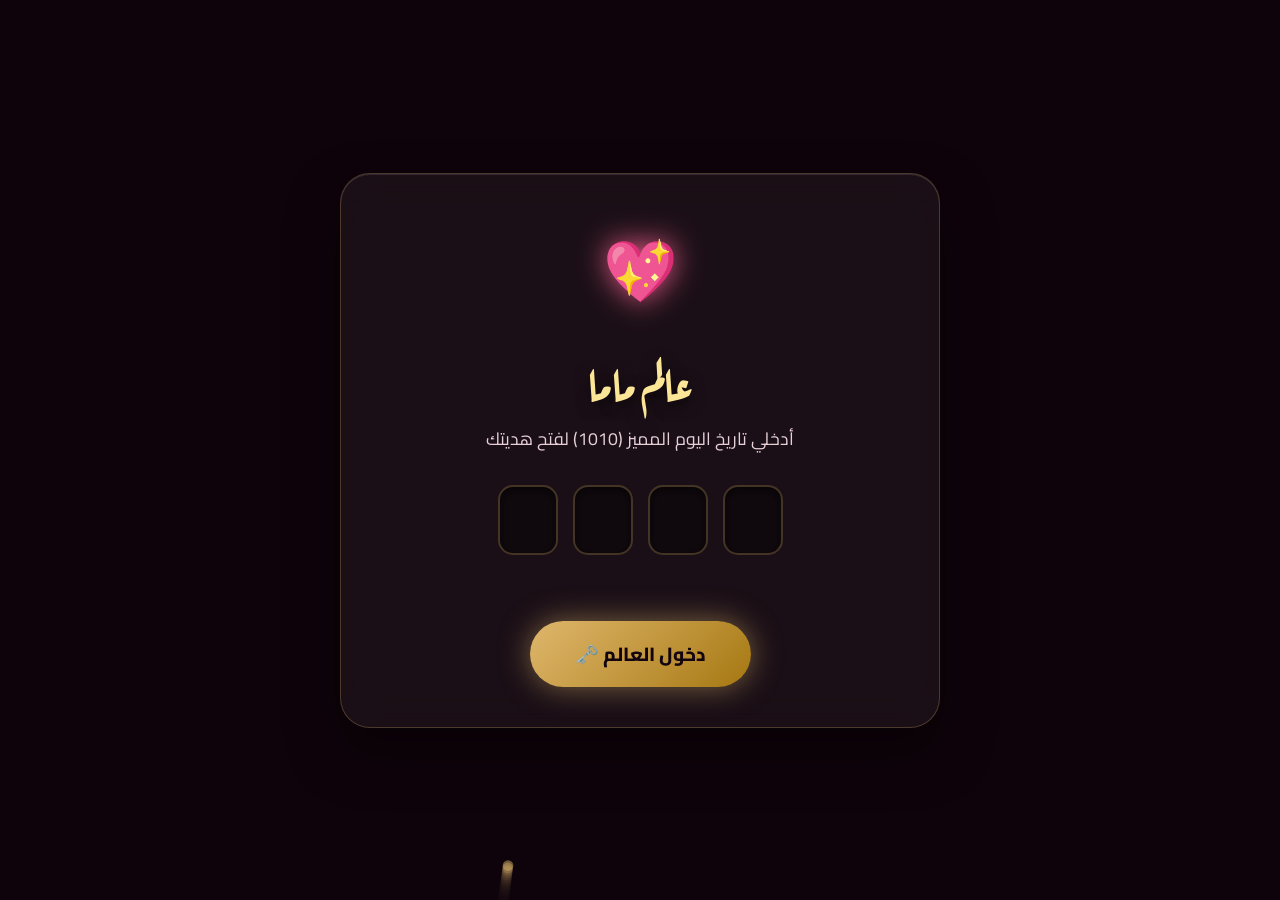
==== index.html @ b9aacd71 "Add initial HTML structure and styles" ====
<!DOCTYPE html>
<html lang="ar" dir="rtl">
<head>
    <meta charset="UTF-8">
    <meta name="viewport" content="width=device-width, initial-scale=1.0, maximum-scale=1.0, user-scalable=no">
    <meta name="theme-color" content="#1a0b16">
    <title>عالم ماما - هدية 10/10</title>
    <style>
        @import url('https://fonts.googleapis.com/css2?family=Cairo:wght@400;600;800&family=Aref+Ruqaa:wght@400;700&family=Amiri:ital,wght@0,400;0,700;1,400&display=swap');

        :root {
            --bg-deep: #12050f;
            --bg-mid: #330c24;
            --gold: #dfb76c;
            --gold-light: #fbe698;
            --rose: #e65c87;
            --rose-light: #ff8fab;
            --white-glass: rgba(255, 255, 255, 0.05);
            --border-glass: rgba(223, 183, 108, 0.25);
            --text-main: #fdf0f5;
            --shadow-glow: 0 0 30px rgba(223, 183, 108, 0.5);
        }

        * { margin: 0; padding: 0; box-sizing: border-box; -webkit-tap-highlight-color: transparent; }
        
        body, html {
            width: 100%; height: 100%;
            background: radial-gradient(circle at center, var(--bg-mid) 0%, var(--bg-deep) 100%);
            font-family: 'Cairo', sans-serif; color: var(--text-main);
            overflow: hidden; 
        }

        /* =========================================
           مشغل الموسيقى (الأسطوانة الدوارة)
        ========================================= */
        .music-player-widget {
            position: fixed; top: 20px; left: 20px; z-index: 100;
            display: flex; align-items: center; gap: 10px;
            background: rgba(0, 0, 0, 0.5); padding: 5px 15px 5px 5px;
            border-radius: 30px; border: 1px solid var(--border-glass);
            opacity: 0; visibility: hidden; transition: 1s; box-shadow: 0 5px 15px rgba(0,0,0,0.5);
        }
        .music-player-widget.show { opacity: 1; visibility: visible; }
        
        .vinyl-record {
            width: 40px; height: 40px; border-radius: 50%;
            background: repeating-radial-gradient(#111 0%, #000 10%, #111 20%);
            border: 2px solid var(--gold); display: flex; align-items: center; justify-content: center;
            animation: spin 3s linear infinite; animation-play-state: paused; cursor: pointer;
            box-shadow: 0 0 10px var(--gold);
        }
        .vinyl-record.playing { animation-play-state: running; }
        .vinyl-record::after {
            content: ''; width: 12px; height: 12px; border-radius: 50%;
            background: var(--rose); border: 2px solid var(--gold-light);
        }
        @keyframes spin { 100% { transform: rotate(360deg); } }
        
        .music-text { font-size: 13px; color: var(--gold-light); font-weight: 700; cursor: pointer;}

        /* =========================================
           الخلفية ومحرك الكانفاس
        ========================================= */
        #physics-canvas { position: fixed; top: 0; left: 0; width: 100vw; height: 100vh; z-index: 1; pointer-events: none; }

        .app-container {
            position: relative; z-index: 10; width: 100%; height: 100%;
            display: flex; flex-direction: column; align-items: center; justify-content: center;
        }

        .scene {
            position: absolute; top: 0; left: 0; width: 100%; height: 100%;
            display: flex; flex-direction: column; align-items: center; justify-content: center;
            opacity: 0; visibility: hidden; transition: all 1.2s cubic-bezier(0.68, -0.55, 0.265, 1.55);
            transform: scale(0.9) translateY(30px);
            overflow-y: auto; overflow-x: hidden; padding: 20px;
        }
        .scene.active { opacity: 1; visibility: visible; transform: scale(1) translateY(0); }
        .scene.fade-out { opacity: 0; visibility: hidden; transform: scale(1.1) translateY(-30px); }

        .glass-panel {
            background: var(--white-glass); backdrop-filter: blur(20px); -webkit-backdrop-filter: blur(20px);
            border: 1px solid var(--border-glass); border-radius: 30px; padding: 40px;
            box-shadow: 0 25px 50px rgba(0,0,0,0.5), inset 0 1px 0 rgba(255,255,255,0.1);
            width: 100%; max-width: 600px; text-align: center; position: relative; overflow: hidden;
        }

        /* =========================================
           شاشات التطبيق
        ========================================= */
        .lock-icon { font-size: 60px; margin-bottom: 15px; animation: heartbeat 1.5s infinite; filter: drop-shadow(0 0 15px var(--rose)); }
        @keyframes heartbeat { 0%, 100% { transform: scale(1); } 50% { transform: scale(1.15); } }

        .title-main { font-family: 'Aref Ruqaa', serif; font-size: 3rem; color: var(--gold-light); margin-bottom: 5px; text-shadow: 0 4px 15px rgba(0,0,0,0.6); }
        .subtitle { font-size: 1.1rem; color: #e8d0d8; margin-bottom: 30px; }

        .pass-container { display: flex; justify-content: center; gap: 15px; margin-bottom: 25px; direction: ltr; }
        .pass-digit {
            width: 60px; height: 70px; font-size: 32px; text-align: center;
            background: rgba(0,0,0,0.4); color: var(--gold-light);
            border: 2px solid var(--border-glass); border-radius: 15px;
            font-family: 'Cairo', sans-serif; font-weight: bold;
            transition: all 0.3s; outline: none; box-shadow: inset 0 3px 8px rgba(0,0,0,0.6);
        }
        .pass-digit:focus { border-color: var(--gold); box-shadow: 0 0 20px rgba(223, 183, 108, 0.5); transform: translateY(-5px); }
        
        .btn {
            background: linear-gradient(135deg, var(--gold), #a67812); color: var(--bg-deep); border: none; padding: 15px 45px;
            font-size: 19px; font-weight: 800; border-radius: 35px; cursor: pointer; transition: all 0.3s; box-shadow: var(--shadow-glow);
            font-family: 'Cairo', sans-serif; position: relative; overflow: hidden;
        }
        .btn:hover { transform: translateY(-3px) scale(1.03); box-shadow: 0 0 40px rgba(223, 183, 108, 0.7); }
        .btn:active { transform: translateY(1px) scale(0.98); }
        
        .error-message { color: #ff5555; font-size: 14px; min-height: 20px; opacity: 0; transition: 0.3s; font-weight: bold;}

        /* الظرف 3D */
        .envelope-wrapper { perspective: 1500px; width: 340px; height: 230px; margin: 40px auto; cursor: pointer; position: relative; }
        .envelope-3d { width: 100%; height: 100%; position: absolute; transform-style: preserve-3d; transition: transform 0.7s cubic-bezier(0.4, 0, 0.2, 1); }
        .envelope-wrapper:hover .envelope-3d { transform: rotateY(15deg) rotateX(10deg); }
        
        .env-part { position: absolute; inset: 0; backface-visibility: hidden; border-radius: 12px; }
        .env-back { background: linear-gradient(135deg, #9a2b4a, #701c34); transform: translateZ(-2px); box-shadow: 0 25px 50px rgba(0,0,0,0.6); }
        .env-front { background: linear-gradient(135deg, var(--rose), #b83359); clip-path: polygon(0 0, 50% 50%, 100% 0, 100% 100%, 0 100%); transform: translateZ(2px); }
        .env-flap {
            background: linear-gradient(135deg, #ff8dae, var(--rose)); clip-path: polygon(0 0, 100% 0, 50% 60%); transform-origin: top; transition: transform 0.9s ease-in-out;
            transform: translateZ(3px) rotateX(0deg);
        }
        .env-seal {
            position: absolute; left: 50%; top: 55%; transform: translate(-50%, -50%) translateZ(4px);
            width: 55px; height: 55px; background: radial-gradient(circle, var(--gold-light), var(--gold));
            border-radius: 50%; box-shadow: 0 5px 15px rgba(0,0,0,0.5); display: grid; place-items: center; color: var(--bg-deep); font-size: 26px; transition: 0.4s;
        }
        .env-letter {
            position: absolute; bottom: 5px; left: 10px; right: 10px; height: 210px;
            background: linear-gradient(to bottom, #fffdf8, #f0e4c8); border-radius: 8px;
            transform: translateZ(0px); transition: transform 1.2s cubic-bezier(0.4, 0, 0.2, 1);
            padding: 20px; color: var(--bg-deep); display: flex; flex-direction: column; align-items: center; border: 1px solid #d4b886;
        }
        
        .envelope-wrapper.is-open .env-flap { transform: translateZ(1px) rotateX(180deg); }
        .envelope-wrapper.is-open .env-seal { opacity: 0; }
        .envelope-wrapper.is-open .env-letter { transform: translateZ(5px) translateY(-140px); z-index: 10; box-shadow: 0 10px 30px rgba(0,0,0,0.4);}
        .instruction { animation: pulseOpacity 2s infinite; font-weight: 700; color: var(--gold-light); font-size: 18px;}
        @keyframes pulseOpacity { 50% { opacity: 0.4; } }

        /* شاشة الرسالة الثابتة */
        .message-board {
            width: 100%; max-width: 850px; min-height: 55vh; display: flex; flex-direction: column;
            padding: 40px; background: var(--white-glass); backdrop-filter: blur(15px);
            border-radius: 30px; border: 1px solid var(--border-glass); box-shadow: 0 25px 60px rgba(0,0,0,0.6); position: relative;
        }
        .quote-icon { font-size: 50px; color: var(--gold); opacity: 0.2; position: absolute; }
        .quote-right { top: 15px; right: 25px; } .quote-left { bottom: 15px; left: 25px; transform: rotate(180deg); }
        .typewriter-text {
            font-family: 'Amiri', serif; font-size: clamp(22px, 5vw, 34px); line-height: 2.3; color: #fffaf0; text-align: right;
            flex-grow: 1; position: relative; z-index: 2; text-shadow: 0 2px 5px rgba(0,0,0,0.5);
        }
        .cursor { display: inline-block; width: 4px; height: 1em; background: var(--gold); vertical-align: middle; animation: blink 1s step-end infinite; margin-right: 5px;}

        .controls-row { display: flex; justify-content: center; gap: 20px; margin-top: 35px; width: 100%; max-width: 850px; }
        .btn-outline {
            background: rgba(0,0,0,0.2); border: 2px solid var(--gold); color: var(--gold);
            padding: 15px 35px; border-radius: 30px; cursor: pointer; transition: 0.3s; font-weight: bold; font-family: 'Cairo', sans-serif; font-size: 16px;
        }
        .btn-outline:hover { background: var(--gold); color: var(--bg-deep); box-shadow: 0 0 20px rgba(223, 183, 108, 0.4); }

        /* شريط الذكريات والفوانيس والنهاية */
        .timeline-container { width: 100%; max-width: 650px; margin: 0 auto; position: relative; padding: 20px 0; }
        .timeline-container::before { content: ''; position: absolute; right: 35px; top: 0; height: 100%; width: 3px; background: linear-gradient(to bottom, transparent, var(--gold), transparent); }
        .timeline-item { position: relative; margin-bottom: 45px; padding-right: 80px; opacity: 0; transform: translateX(50px); transition: 0.8s ease; }
        .timeline-item.visible { opacity: 1; transform: translateX(0); }
        .timeline-dot { position: absolute; right: 17px; top: 5px; width: 38px; height: 38px; background: var(--bg-deep); border: 3px solid var(--gold); border-radius: 50%; display: flex; align-items: center; justify-content: center; font-size: 18px; box-shadow: 0 0 20px var(--gold); z-index: 2; }
        .timeline-content { background: var(--white-glass); padding: 25px; border-radius: 20px; border: 1px solid var(--border-glass); text-align: right; backdrop-filter: blur(10px); }
        .timeline-content h3 { color: var(--gold-light); font-family: 'Aref Ruqaa', serif; font-size: 26px; margin-bottom: 12px;}
        .timeline-content p { color: #fdf0f5; line-height: 1.9; font-size: 17px; font-family: 'Amiri', serif; }

        .lanterns-grid { display: flex; justify-content: center; gap: 35px; flex-wrap: wrap; margin-top: 40px; }
        .lantern { width: 110px; height: 160px; background: rgba(255, 255, 255, 0.05); border: 2px solid var(--border-glass); border-radius: 55px 55px 15px 15px; display: flex; flex-direction: column; align-items: center; justify-content: center; cursor: pointer; position: relative; transition: 0.4s; animation: floatLantern 4s infinite ease-in-out; }
        .lantern:nth-child(2) { animation-delay: 1.2s; } .lantern:nth-child(3) { animation-delay: 2.4s; }
        @keyframes floatLantern { 0%, 100% { transform: translateY(0); } 50% { transform: translateY(-25px); } }
        .lantern:hover { background: rgba(255, 255, 255, 0.15); box-shadow: 0 0 35px var(--gold); border-color: var(--gold); transform: scale(1.05); }
        .lantern-flame { width: 25px; height: 35px; background: #ffb300; border-radius: 50% 50% 20% 20%; box-shadow: 0 0 25px #ffb300, 0 0 50px #ff6600; filter: blur(2px); animation: flicker 0.6s infinite alternate; margin-bottom: 15px; }
        @keyframes flicker { 0% { transform: scale(1); opacity: 0.7;} 100% { transform: scale(1.15); opacity: 1;} }
        
        .wish-modal { position: fixed; top: 50%; left: 50%; transform: translate(-50%, -50%) scale(0.8); background: linear-gradient(135deg, #4a152d, #1a0b16); padding: 45px; border-radius: 25px; border: 2px solid var(--gold); box-shadow: 0 0 60px rgba(0,0,0,0.9); z-index: 200; text-align: center; width: 90%; max-width: 450px; opacity: 0; visibility: hidden; transition: 0.4s cubic-bezier(0.175, 0.885, 0.32, 1.275); }
        .wish-modal.active { opacity: 1; visibility: visible; transform: translate(-50%, -50%) scale(1); }
        
        .finale-title { font-family: 'Aref Ruqaa', serif; font-size: 4.5rem; color: var(--gold-light); margin-bottom: 25px; line-height: 1.2; text-shadow: 0 0 25px var(--gold);}
        .finale-text { font-size: 24px; color: #fdf0f5; margin-bottom: 45px; line-height: 2; font-family: 'Amiri', serif; }
        .signature-box { border-top: 1px solid var(--border-glass); padding-top: 30px; margin-top: 30px; }
        .signature-text { font-family: 'Aref Ruqaa', serif; font-size: 38px; color: var(--rose-light); text-shadow: 0 0 15px rgba(255, 143, 171, 0.5); }

        @media(max-width: 600px){
            .glass-panel, .message-board { padding: 30px 20px; }
            .title-main { font-size: 2.5rem; }
            .pass-digit { width: 50px; height: 60px; font-size: 26px; }
            .finale-title { font-size: 3.2rem; }
            .controls-row { flex-direction: column; }
        }
    </style>
</head>
<body>

    <!-- حاوية مخفية لمشغل يوتيوب -->
    <div id="yt-player-container" style="display: none;"></div>

    <!-- شكل الأسطوانة الدوارة للتحكم في الموسيقى -->
    <div class="music-player-widget" id="music-widget" onclick="toggleMusic()">
        <div class="vinyl-record" id="vinyl"></div>
        <span class="music-text" id="music-status">جاري التحميل...</span>
    </div>

    <!-- محرك الكانفاس للفيزياء والجزيئات -->
    <canvas id="physics-canvas"></canvas>

    <div class="app-container">
        <!-- Scene 1: Lock Screen -->
        <div id="scene-lock" class="scene active">
            <div class="glass-panel">
                <div class="lock-icon">💖</div>
                <h1 class="title-main">عالم ماما</h1>
                <p class="subtitle">أدخلي تاريخ اليوم المميز (1010) لفتح هديتك</p>
                
                <div class="pass-container" id="pass-inputs">
                    <input type="tel" class="pass-digit" maxlength="1" data-index="0">
                    <input type="tel" class="pass-digit" maxlength="1" data-index="1">
                    <input type="tel" class="pass-digit" maxlength="1" data-index="2">
                    <input type="tel" class="pass-digit" maxlength="1" data-index="3">
                </div>
                
                <p id="error-msg" class="error-message">الرمز غير صحيح، جربي (1010)</p>
                <button class="btn" onclick="verifyPassword()" style="margin-top: 15px;">
                    <span>دخول العالم</span> 🗝️
                </button>
            </div>
        </div>

        <!-- Scene 2: Envelope Entrance -->
        <div id="scene-envelope" class="scene">
            <h2 class="title-main" style="font-size: 2.5rem; margin-bottom: 15px;">رسالة من القلب</h2>
            <p class="subtitle">اضغطي على الظرف لتفتحي الرسالة</p>
            <div class="envelope-wrapper" id="envelope-elem" onclick="openEnvelope()">
                <div class="envelope-3d">
                    <div class="env-part env-back"></div>
                    <div class="env-letter">
                        <div style="color: #c7406a; font-size: 35px; margin-bottom: 10px;">♥</div>
                        <h3 style="font-family: 'Aref Ruqaa', serif; font-size: 26px; text-align: center;">إلى ست الحبايب</h3>
                        <p style="font-size: 14px; color: #8c2647; margin-top: auto;">10 / 10 / 2026</p>
                    </div>
                    <div class="env-part env-front"></div>
                    <div class="env-part env-flap"></div>
                    <div class="env-seal">M</div>
                </div>
            </div>
            <div class="instruction" id="env-instruction">اضغطي هنا ♡</div>
        </div>

        <!-- Scene 3: The Message -->
        <div id="scene-message" class="scene">
            <div class="message-board">
                <div class="quote-icon quote-right">❝</div>
                <div class="quote-icon quote-left">❞</div>
                <div class="typewriter-text" id="typewriter-container">
                    <span id="typed-text"></span><span class="cursor" id="text-cursor"></span>
                </div>
            </div>
            <div class="controls-row">
                <button class="btn-outline" onclick="replayMessage()">إعادة القراءة ↺</button>
                <button class="btn" onclick="goToScene('scene-timeline')">التالي ➔</button>
            </div>
        </div>

        <!-- Scene 4: Memory Timeline -->
        <div id="scene-timeline" class="scene">
            <h2 class="title-main" style="font-size: 2.8rem; margin-bottom: 40px;">شريط الذكريات</h2>
            <div class="timeline-container" id="timeline-box">
                <div class="timeline-item">
                    <div class="timeline-dot">🍼</div>
                    <div class="timeline-content"><h3>طفولتي</h3><p>من أول يوم شيلتيني فيه، وعينك مابتفارقنيش. كل خطوة خطيتها كانت بدعوتك وسندتك ليا.</p></div>
                </div>
                <div class="timeline-item">
                    <div class="timeline-dot">🕯️</div>
                    <div class="timeline-content"><h3>سهر الليالي</h3><p>شكرًا على كل مرة سهرتي فيها عشاني، وعلى كل خوف خبيتيه جواكي عشان تطمنيني.</p></div>
                </div>
                <div class="timeline-item">
                    <div class="timeline-dot">🎓</div>
                    <div class="timeline-content"><h3>النهاردة</h3><p>أنا كبرت وبقيت راجل بفضل تربيتك. يوم 10/10 مش مجرد تاريخ، ده يوم ما الدنيا نورت بوجودك.</p></div>
                </div>
            </div>
            <div class="controls-row" style="margin-top: 40px;">
                <button class="btn-outline" onclick="goToScene('scene-message')">السابق</button>
                <button class="btn" onclick="goToScene('scene-lanterns')">أمنياتي لكي ➔</button>
            </div>
        </div>

        <!-- Scene 5: Interactive Wishes (Lanterns) -->
        <div id="scene-lanterns" class="scene">
            <h2 class="title-main" style="font-size: 2.8rem;">أمنيات من قلبي</h2>
            <p class="subtitle" style="margin-bottom: 15px; font-size: 1.2rem;">اضغطي على كل فانوس لتشوفي أمنيتي ليكي</p>
            <div class="lanterns-grid">
                <div class="lantern" onclick="showWish(0)"><div class="lantern-flame"></div><div class="lantern-text">الأولى</div></div>
                <div class="lantern" onclick="showWish(1)"><div class="lantern-flame"></div><div class="lantern-text">الثانية</div></div>
                <div class="lantern" onclick="showWish(2)"><div class="lantern-flame"></div><div class="lantern-text">الثالثة</div></div>
            </div>
            <button class="btn" onclick="goToScene('scene-finale')" style="margin-top: 70px;">الاحتفال الكبير 🎉</button>
        </div>

        <!-- Scene 6: The Finale -->
        <div id="scene-finale" class="scene">
            <div class="glass-panel" style="background: rgba(255,255,255,0.02); border: none; box-shadow: none; max-width: 800px;">
                <h1 class="finale-title">كل سنة وأنتِ طيبة يا أمي</h1>
                <p class="finale-text">يا رب أشوف ضحكتك دايمًا، وقلبك مرتاح ومبسوط. ربنا يديكي الصحة والعافية ويقدرني أعوضك عن كل تعبك.</p>
                <div class="signature-box">
                    <p style="color: #dcb8c5; font-size: 16px; margin-bottom: 10px;">بكل الحب، من ابنك:</p>
                    <div class="signature-text">يوسف سعيد حامد ❤️</div>
                </div>
            </div>
        </div>
    </div>

    <!-- نافذة الأمنيات المنبثقة (Modal) -->
    <div id="wish-modal" class="wish-modal">
        <h3 id="wish-title" style="color: var(--gold-light); font-size: 32px; font-family: 'Aref Ruqaa'; margin-bottom: 15px;"></h3>
        <p id="wish-text" style="color: #fff; line-height: 2; font-size: 20px; font-family: 'Amiri'; margin-bottom: 30px;"></p>
        <button class="btn" onclick="closeWish()">آمين يا رب 🤍</button>
    </div>

    <!-- دمج مكتبة يوتيوب الرسمية -->
    <script src="https://www.youtube.com/iframe_api"></script>
    <script>
        /* =========================================
           1. إعدادات مشغل يوتيوب (لأغنية أمي جنة)
        ========================================= */
        // هنا رابط أغنية أمي جنة (لو حبيت تغيرها لأغنية تانية، غير الحروف دي بس)
        const youtubeVideoID = "sR2EOW14B3E"; 
        
        let ytPlayer;
        let isPlaying = false;
        const vinyl = document.getElementById('vinyl');
        const musicStatus = document.getElementById('music-status');
        const musicWidget = document.getElementById('music-widget');

        function onYouTubeIframeAPIReady() {
            ytPlayer = new YT.Player('yt-player-container', {
                height: '0',
                width: '0',
                videoId: youtubeVideoID,
                playerVars: { 'autoplay': 0, 'controls': 0, 'loop': 1, 'playlist': youtubeVideoID },
                events: {
                    'onReady': () => { musicStatus.innerText = "جاهز للتشغيل"; }
                }
            });
        }

        function startMusic() {
            if (ytPlayer && typeof ytPlayer.playVideo === 'function') {
                ytPlayer.playVideo();
                isPlaying = true;
                vinyl.classList.add('playing');
                musicStatus.innerText = "إيقاف الموسيقى";
                musicWidget.classList.add('show');
            }
        }

        function toggleMusic() {
            if (!ytPlayer) return;
            if (isPlaying) {
                ytPlayer.pauseVideo();
                vinyl.classList.remove('playing');
                musicStatus.innerText = "تشغيل الموسيقى";
            } else {
                ytPlayer.playVideo();
                vinyl.classList.add('playing');
                musicStatus.innerText = "إيقاف الموسيقى";
            }
            isPlaying = !isPlaying;
        }

        /* =========================================
           2. شاشة القفل والباسورد
        ========================================= */
        const inputs = document.querySelectorAll('.pass-digit');
        const correctPass = "1010";

        inputs.forEach((input, index) => {
            input.addEventListener('input', (e) => {
                if (e.target.value.length > 0) {
                    if (index < inputs.length - 1) inputs[index + 1].focus();
                    else verifyPassword(); 
                }
            });
            input.addEventListener('keydown', (e) => {
                if (e.key === 'Backspace' && e.target.value === '' && index > 0) inputs[index - 1].focus();
            });
        });

        function verifyPassword() {
            let entered = "";
            inputs.forEach(inp => entered += inp.value);
            const errorMsg = document.getElementById('error-msg');

            if (entered === correctPass) {
                errorMsg.style.opacity = '0';
                startMusic(); // تشغيل الموسيقى تلقائياً بعد فك القفل
                createParticlesBurst(window.innerWidth/2, window.innerHeight/2, 60, 'gold');
                setTimeout(() => { goToScene('scene-envelope'); }, 800);
            } else {
                errorMsg.style.opacity = '1';
                inputs.forEach(inp => {
                    inp.value = '';
                    inp.style.borderColor = '#ff5555';
                    setTimeout(() => inp.style.borderColor = 'var(--border-glass)', 1000);
                });
                inputs[0].focus();
            }
        }

        /* =========================================
           3. إدارة التنقل بين الشاشات والأنيميشن
        ========================================= */
        function goToScene(sceneId) {
            document.querySelectorAll('.scene').forEach(scene => {
                if (scene.classList.contains('active')) {
                    scene.classList.remove('active');
                    scene.classList.add('fade-out');
                }
            });

            setTimeout(() => {
                document.querySelectorAll('.scene').forEach(s => s.classList.remove('fade-out'));
                document.getElementById(sceneId).classList.add('active');
                if (sceneId === 'scene-timeline') animateTimeline();
                if (sceneId === 'scene-finale') startFireworks();
            }, 800); 
        }

        let isEnvelopeOpen = false;
        function openEnvelope() {
            if(isEnvelopeOpen) return;
            isEnvelopeOpen = true;
            document.getElementById('envelope-elem').classList.add('is-open');
            document.getElementById('env-instruction').style.opacity = '0';
            createParticlesBurst(window.innerWidth/2, window.innerHeight/2 + 100, 100, 'rose');
            setTimeout(() => { goToScene('scene-message'); setTimeout(typeWriterEffect, 1200); }, 2800);
        }

        const msgText = "يا ماما، ❤️\n\nيمكن مش بعرف أقولك كل يوم إنتِ غالية عندي قد إيه، بس والله إنتِ في قلبي في مكان محدش يقدر ياخده.\n\nأنا عارف إن كلمة «شكرًا» صغيرة قدام كل اللي عملتيه، وإن مفيش هدية تقدر تساوي لحظة واحدة من عمرك اللي اديتيهالي بحب.\n\nكل اللي بتمناه إني أشوفك مبسوطة، وأكون سبب في ضحكتك زي ما كنتِ دايمًا سبب في أماني وراحتي.\n\nبحبك يا ماما… حب أكبر من الكلام، وأعمق من أي رسالة، وهفضل طول عمري فخور إنك أمي.";
        let typeTimer;
        function typeWriterEffect() {
            clearInterval(typeTimer);
            const target = document.getElementById('typed-text');
            target.innerHTML = ''; let i = 0;
            typeTimer = setInterval(() => {
                if (i >= msgText.length) { clearInterval(typeTimer); return; }
                if(msgText.charAt(i) === '\n') target.innerHTML += '<br>';
                else target.innerHTML += msgText.charAt(i);
                i++;
            }, 45); 
        }

        function replayMessage() {
            createParticlesBurst(window.innerWidth/2, window.innerHeight/2, 40, 'gold');
            typeWriterEffect();
        }

        function animateTimeline() {
            document.querySelectorAll('.timeline-item').forEach((item, index) => {
                setTimeout(() => {
                    item.classList.add('visible');
                    createParticlesBurst(item.getBoundingClientRect().left + 30, item.getBoundingClientRect().top + 30, 20, 'rose');
                }, index * 900);
            });
        }

        const wishes = [
            { title: "الصحة والعافية 🌿", text: "يا رب يرزقك الصحة اللي مابتنتهيش، والعافية اللي تسندك طول العمر، ومأشوفش فيكي أي حاجة وحشة أبدًا." },
            { title: "راحة البال 🕊️", text: "أتمنى من ربنا يريح قلبك وعقلك، ويبعد عنك أي هم أو ضيق، وتعيشي أيامك كلها في سلام وطمأنينة." },
            { title: "الفرحة والرضا ✨", text: "يا رب أشوف ضحكتك منورة وشك كل يوم، ويرزقك رضا مابعده زعل، ويسعدك أضعاف ما أسعدتيني." }
        ];

        function showWish(index) {
            document.getElementById('wish-title').innerText = wishes[index].title;
            document.getElementById('wish-text').innerText = wishes[index].text;
            document.getElementById('wish-modal').classList.add('active');
            createParticlesBurst(window.innerWidth/2, window.innerHeight/2, 70, 'gold');
        }
        function closeWish() { document.getElementById('wish-modal').classList.remove('active'); }

        /* =========================================
           4. محرك الجزيئات والألعاب النارية
        ========================================= */
        const canvas = document.getElementById('physics-canvas');
        const ctx = canvas.getContext('2d');
        let cw, ch, particlesArray = [], fireworksArray = [], isFinale = false;

        function resizeCanvas() { cw = canvas.width = window.innerWidth; ch = canvas.height = window.innerHeight; }
        window.addEventListener('resize', resizeCanvas); resizeCanvas();

        class Particle {
            constructor(x, y, colorType) {
                this.x = x; this.y = y; this.size = Math.random() * 5 + 1.5;
                this.speedX = (Math.random() - 0.5) * 4; this.speedY = (Math.random() - 0.5) * 4 - 1.5;
                this.life = 1; this.decay = Math.random() * 0.02 + 0.01;
                this.type = Math.random() > 0.4 ? 'circle' : 'heart';
                if (colorType === 'gold') this.color = `rgba(223, 183, 108, `;
                else if (colorType === 'rose') this.color = `rgba(230, 92, 135, `;
                else this.color = `rgba(${['255, 143, 171', '253, 240, 245', '223, 183, 108'][Math.floor(Math.random() * 3)]}, `;
            }
            update() { this.x += this.speedX; this.y += this.speedY; this.life -= this.decay; }
            draw() {
                ctx.save(); ctx.globalAlpha = Math.max(0, this.life); ctx.fillStyle = this.color + this.life + ")";
                if (this.type === 'circle') { ctx.beginPath(); ctx.arc(this.x, this.y, this.size, 0, Math.PI * 2); ctx.fill(); }
                else { ctx.translate(this.x, this.y); const s = this.size / 3; ctx.scale(s, s); ctx.beginPath(); ctx.moveTo(0, 0); ctx.bezierCurveTo(0, -3, -5, -3, -5, 0); ctx.bezierCurveTo(-5, 3, 0, 5, 0, 8); ctx.bezierCurveTo(0, 5, 5, 3, 5, 0); ctx.bezierCurveTo(5, -3, 0, -3, 0, 0); ctx.fill(); }
                ctx.restore();
            }
        }

        class Firework {
            constructor() {
                this.x = Math.random() * cw; this.y = ch + 10; this.targetY = Math.random() * (ch / 2.5);
                this.speed = Math.random() * 5 + 5; this.angle = -Math.PI / 2 + (Math.random() - 0.5) * 0.4;
                this.vx = Math.cos(this.angle) * this.speed; this.vy = Math.sin(this.angle) * this.speed;
                this.exploded = false; this.particles = []; this.hue = Math.random() > 0.5 ? 340 : 45; 
            }
            update() {
                if (!this.exploded) { this.x += this.vx; this.y += this.vy; if (this.vy < 0) this.vy += 0.04; if (this.vy >= 0 || this.y <= this.targetY) this.explode(); }
                else { for (let i = this.particles.length - 1; i >= 0; i--) { let p = this.particles[i]; p.x += p.vx; p.y += p.vy; p.vy += 0.08; p.life -= 0.015; if (p.life <= 0) this.particles.splice(i, 1); } }
            }
            explode() { this.exploded = true; for (let i = 0; i < 80; i++) { const angle = Math.random() * Math.PI * 2; const speed = Math.random() * 6 + 1; this.particles.push({ x: this.x, y: this.y, vx: Math.cos(angle) * speed, vy: Math.sin(angle) * speed, life: 1, color: `hsl(${this.hue + Math.random()*20 - 10}, 100%, 65%)` }); } }
            draw() {
                if (!this.exploded) { ctx.beginPath(); ctx.arc(this.x, this.y, 2.5, 0, Math.PI * 2); ctx.fillStyle = `hsl(${this.hue}, 100%, 75%)`; ctx.fill(); }
                else { ctx.save(); ctx.globalCompositeOperation = 'lighter'; for (let p of this.particles) { ctx.beginPath(); ctx.arc(p.x, p.y, 1.8, 0, Math.PI * 2); ctx.fillStyle = p.color; ctx.globalAlpha = p.life; ctx.fill(); } ctx.restore(); }
            }
        }

        function createParticlesBurst(x, y, count, colorType = 'mixed') { for (let i = 0; i < count; i++) particlesArray.push(new Particle(x, y, colorType)); }
        function startFireworks() { isFinale = true; }

        function animateEngine() {
            ctx.fillStyle = 'rgba(18, 5, 15, 0.25)'; ctx.fillRect(0, 0, cw, ch);
            if (Math.random() < 0.06) particlesArray.push(new Particle(Math.random() * cw, ch + 10, 'mixed'));
            for (let i = particlesArray.length - 1; i >= 0; i--) { let p = particlesArray[i]; p.update(); p.draw(); if (p.life <= 0) particlesArray.splice(i, 1); }
            if (isFinale) {
                if (Math.random() < 0.04 && fireworksArray.length < 10) fireworksArray.push(new Firework());
                for (let i = fireworksArray.length - 1; i >= 0; i--) { let f = fireworksArray[i]; f.update(); f.draw(); if (f.exploded && f.particles.length === 0) fireworksArray.splice(i, 1); }
            }
            requestAnimationFrame(animateEngine);
        }
        animateEngine(); 
    </script>
</body>
</html>
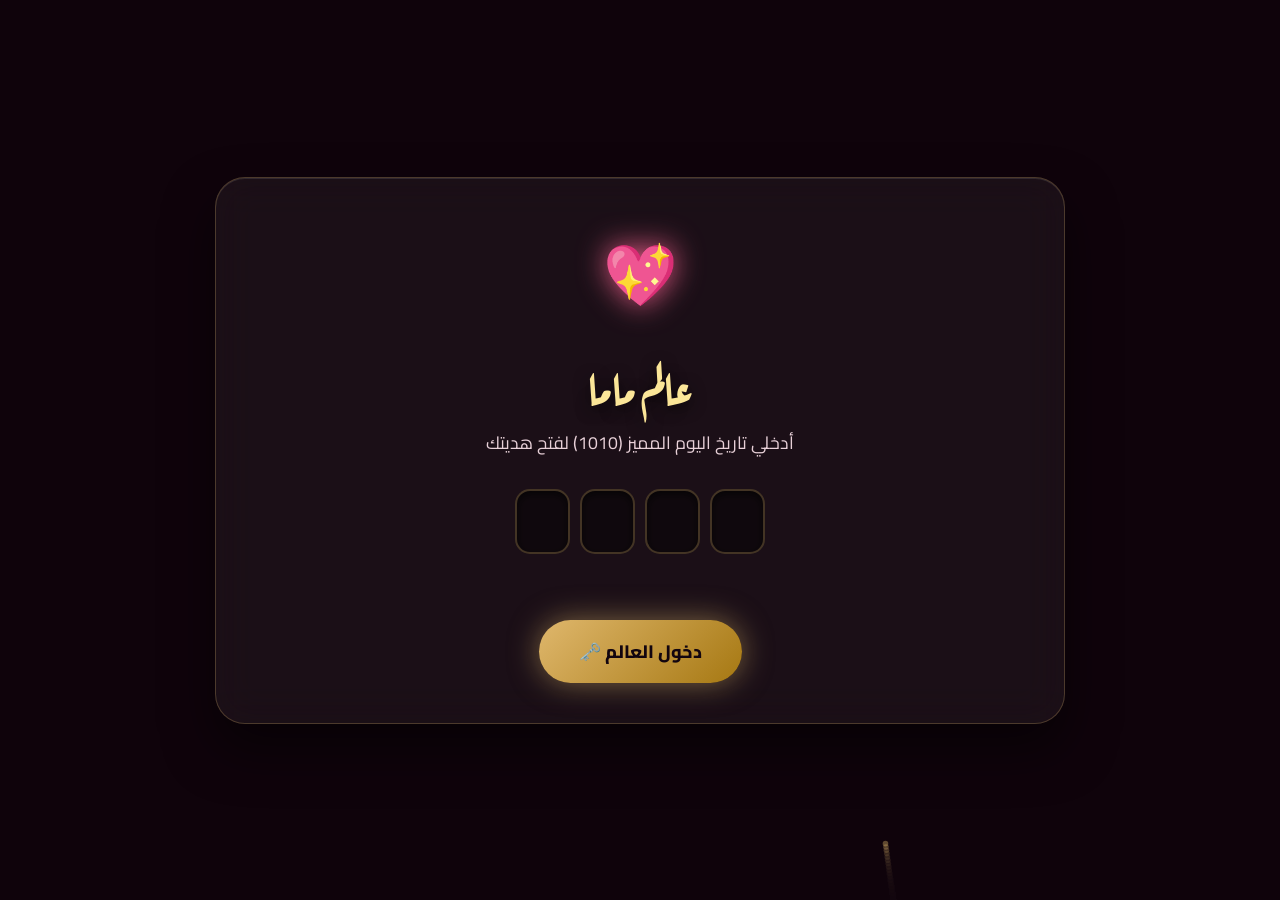
==== commit fcfd0f05: "Add initial HTML structure for interactive gift" ====
--- a/index.html
+++ b/index.html
@@ -65,24 +65,31 @@
 
         .app-container {
             position: relative; z-index: 10; width: 100%; height: 100%;
-            display: flex; flex-direction: column; align-items: center; justify-content: center;
-        }
-
+        }
+
+        /* تعديل جوهري هنا لحل مشكلة الموبايل والقص */
         .scene {
             position: absolute; top: 0; left: 0; width: 100%; height: 100%;
-            display: flex; flex-direction: column; align-items: center; justify-content: center;
+            display: flex; flex-direction: column; align-items: center; justify-content: flex-start;
             opacity: 0; visibility: hidden; transition: all 1.2s cubic-bezier(0.68, -0.55, 0.265, 1.55);
             transform: scale(0.9) translateY(30px);
-            overflow-y: auto; overflow-x: hidden; padding: 20px;
+            overflow-y: auto; overflow-x: hidden; padding: 20px 10px;
         }
         .scene.active { opacity: 1; visibility: visible; transform: scale(1) translateY(0); }
         .scene.fade-out { opacity: 0; visibility: hidden; transform: scale(1.1) translateY(-30px); }
+
+        /* حاوية داخلية لضمان التوسيط والسكرول السليم */
+        .scene-inner {
+            margin: auto; width: 100%; max-width: 850px;
+            display: flex; flex-direction: column; align-items: center;
+            padding: 20px 0;
+        }
 
         .glass-panel {
             background: var(--white-glass); backdrop-filter: blur(20px); -webkit-backdrop-filter: blur(20px);
             border: 1px solid var(--border-glass); border-radius: 30px; padding: 40px;
             box-shadow: 0 25px 50px rgba(0,0,0,0.5), inset 0 1px 0 rgba(255,255,255,0.1);
-            width: 100%; max-width: 600px; text-align: center; position: relative; overflow: hidden;
+            width: 100%; text-align: center; position: relative; overflow: hidden;
         }
 
         /* =========================================
@@ -92,11 +99,11 @@
         @keyframes heartbeat { 0%, 100% { transform: scale(1); } 50% { transform: scale(1.15); } }
 
         .title-main { font-family: 'Aref Ruqaa', serif; font-size: 3rem; color: var(--gold-light); margin-bottom: 5px; text-shadow: 0 4px 15px rgba(0,0,0,0.6); }
-        .subtitle { font-size: 1.1rem; color: #e8d0d8; margin-bottom: 30px; }
-
-        .pass-container { display: flex; justify-content: center; gap: 15px; margin-bottom: 25px; direction: ltr; }
+        .subtitle { font-size: 1.1rem; color: #e8d0d8; margin-bottom: 30px; text-align: center; }
+
+        .pass-container { display: flex; justify-content: center; gap: 10px; margin-bottom: 25px; direction: ltr; }
         .pass-digit {
-            width: 60px; height: 70px; font-size: 32px; text-align: center;
+            width: 55px; height: 65px; font-size: 30px; text-align: center;
             background: rgba(0,0,0,0.4); color: var(--gold-light);
             border: 2px solid var(--border-glass); border-radius: 15px;
             font-family: 'Cairo', sans-serif; font-weight: bold;
@@ -105,9 +112,9 @@
         .pass-digit:focus { border-color: var(--gold); box-shadow: 0 0 20px rgba(223, 183, 108, 0.5); transform: translateY(-5px); }
         
         .btn {
-            background: linear-gradient(135deg, var(--gold), #a67812); color: var(--bg-deep); border: none; padding: 15px 45px;
-            font-size: 19px; font-weight: 800; border-radius: 35px; cursor: pointer; transition: all 0.3s; box-shadow: var(--shadow-glow);
-            font-family: 'Cairo', sans-serif; position: relative; overflow: hidden;
+            background: linear-gradient(135deg, var(--gold), #a67812); color: var(--bg-deep); border: none; padding: 15px 40px;
+            font-size: 18px; font-weight: 800; border-radius: 35px; cursor: pointer; transition: all 0.3s; box-shadow: var(--shadow-glow);
+            font-family: 'Cairo', sans-serif; position: relative; overflow: hidden; white-space: nowrap;
         }
         .btn:hover { transform: translateY(-3px) scale(1.03); box-shadow: 0 0 40px rgba(223, 183, 108, 0.7); }
         .btn:active { transform: translateY(1px) scale(0.98); }
@@ -115,7 +122,7 @@
         .error-message { color: #ff5555; font-size: 14px; min-height: 20px; opacity: 0; transition: 0.3s; font-weight: bold;}
 
         /* الظرف 3D */
-        .envelope-wrapper { perspective: 1500px; width: 340px; height: 230px; margin: 40px auto; cursor: pointer; position: relative; }
+        .envelope-wrapper { perspective: 1500px; width: min(340px, 90vw); height: 230px; margin: 30px auto; cursor: pointer; position: relative; }
         .envelope-3d { width: 100%; height: 100%; position: absolute; transform-style: preserve-3d; transition: transform 0.7s cubic-bezier(0.4, 0, 0.2, 1); }
         .envelope-wrapper:hover .envelope-3d { transform: rotateY(15deg) rotateX(10deg); }
         
@@ -128,8 +135,8 @@
         }
         .env-seal {
             position: absolute; left: 50%; top: 55%; transform: translate(-50%, -50%) translateZ(4px);
-            width: 55px; height: 55px; background: radial-gradient(circle, var(--gold-light), var(--gold));
-            border-radius: 50%; box-shadow: 0 5px 15px rgba(0,0,0,0.5); display: grid; place-items: center; color: var(--bg-deep); font-size: 26px; transition: 0.4s;
+            width: 50px; height: 50px; background: radial-gradient(circle, var(--gold-light), var(--gold));
+            border-radius: 50%; box-shadow: 0 5px 15px rgba(0,0,0,0.5); display: grid; place-items: center; color: var(--bg-deep); font-size: 24px; transition: 0.4s;
         }
         .env-letter {
             position: absolute; bottom: 5px; left: 10px; right: 10px; height: 210px;
@@ -141,62 +148,68 @@
         .envelope-wrapper.is-open .env-flap { transform: translateZ(1px) rotateX(180deg); }
         .envelope-wrapper.is-open .env-seal { opacity: 0; }
         .envelope-wrapper.is-open .env-letter { transform: translateZ(5px) translateY(-140px); z-index: 10; box-shadow: 0 10px 30px rgba(0,0,0,0.4);}
-        .instruction { animation: pulseOpacity 2s infinite; font-weight: 700; color: var(--gold-light); font-size: 18px;}
+        .instruction { animation: pulseOpacity 2s infinite; font-weight: 700; color: var(--gold-light); font-size: 16px;}
         @keyframes pulseOpacity { 50% { opacity: 0.4; } }
 
-        /* شاشة الرسالة الثابتة */
+        /* شاشة الرسالة الثابتة وحل مشكلة أكل الشاشة */
         .message-board {
-            width: 100%; max-width: 850px; min-height: 55vh; display: flex; flex-direction: column;
+            width: 100%; min-height: 50vh; display: flex; flex-direction: column;
             padding: 40px; background: var(--white-glass); backdrop-filter: blur(15px);
             border-radius: 30px; border: 1px solid var(--border-glass); box-shadow: 0 25px 60px rgba(0,0,0,0.6); position: relative;
         }
-        .quote-icon { font-size: 50px; color: var(--gold); opacity: 0.2; position: absolute; }
+        .quote-icon { font-size: 40px; color: var(--gold); opacity: 0.2; position: absolute; }
         .quote-right { top: 15px; right: 25px; } .quote-left { bottom: 15px; left: 25px; transform: rotate(180deg); }
+        
+        /* ضبط التفاف الكلمات ومنع خروجها عن الشاشة */
         .typewriter-text {
-            font-family: 'Amiri', serif; font-size: clamp(22px, 5vw, 34px); line-height: 2.3; color: #fffaf0; text-align: right;
+            font-family: 'Amiri', serif; font-size: clamp(20px, 5vw, 32px); line-height: 2.1; color: #fffaf0; text-align: right;
             flex-grow: 1; position: relative; z-index: 2; text-shadow: 0 2px 5px rgba(0,0,0,0.5);
-        }
-        .cursor { display: inline-block; width: 4px; height: 1em; background: var(--gold); vertical-align: middle; animation: blink 1s step-end infinite; margin-right: 5px;}
-
-        .controls-row { display: flex; justify-content: center; gap: 20px; margin-top: 35px; width: 100%; max-width: 850px; }
+            word-wrap: break-word; overflow-wrap: break-word; white-space: pre-wrap; /* أهم سطر لمنع تداخل الكلام */
+        }
+        .cursor { display: inline-block; width: 4px; height: 1em; background: var(--gold); vertical-align: middle; animation: blink 1s step-end infinite; margin-right: 3px;}
+
+        .controls-row { display: flex; justify-content: center; gap: 15px; margin-top: 25px; width: 100%; }
         .btn-outline {
             background: rgba(0,0,0,0.2); border: 2px solid var(--gold); color: var(--gold);
-            padding: 15px 35px; border-radius: 30px; cursor: pointer; transition: 0.3s; font-weight: bold; font-family: 'Cairo', sans-serif; font-size: 16px;
+            padding: 12px 25px; border-radius: 30px; cursor: pointer; transition: 0.3s; font-weight: bold; font-family: 'Cairo', sans-serif; font-size: 15px; white-space: nowrap;
         }
         .btn-outline:hover { background: var(--gold); color: var(--bg-deep); box-shadow: 0 0 20px rgba(223, 183, 108, 0.4); }
 
         /* شريط الذكريات والفوانيس والنهاية */
-        .timeline-container { width: 100%; max-width: 650px; margin: 0 auto; position: relative; padding: 20px 0; }
-        .timeline-container::before { content: ''; position: absolute; right: 35px; top: 0; height: 100%; width: 3px; background: linear-gradient(to bottom, transparent, var(--gold), transparent); }
-        .timeline-item { position: relative; margin-bottom: 45px; padding-right: 80px; opacity: 0; transform: translateX(50px); transition: 0.8s ease; }
+        .timeline-container { width: 100%; position: relative; padding: 20px 0; }
+        .timeline-container::before { content: ''; position: absolute; right: 25px; top: 0; height: 100%; width: 3px; background: linear-gradient(to bottom, transparent, var(--gold), transparent); }
+        .timeline-item { position: relative; margin-bottom: 40px; padding-right: 60px; opacity: 0; transform: translateX(50px); transition: 0.8s ease; }
         .timeline-item.visible { opacity: 1; transform: translateX(0); }
-        .timeline-dot { position: absolute; right: 17px; top: 5px; width: 38px; height: 38px; background: var(--bg-deep); border: 3px solid var(--gold); border-radius: 50%; display: flex; align-items: center; justify-content: center; font-size: 18px; box-shadow: 0 0 20px var(--gold); z-index: 2; }
-        .timeline-content { background: var(--white-glass); padding: 25px; border-radius: 20px; border: 1px solid var(--border-glass); text-align: right; backdrop-filter: blur(10px); }
-        .timeline-content h3 { color: var(--gold-light); font-family: 'Aref Ruqaa', serif; font-size: 26px; margin-bottom: 12px;}
-        .timeline-content p { color: #fdf0f5; line-height: 1.9; font-size: 17px; font-family: 'Amiri', serif; }
-
-        .lanterns-grid { display: flex; justify-content: center; gap: 35px; flex-wrap: wrap; margin-top: 40px; }
-        .lantern { width: 110px; height: 160px; background: rgba(255, 255, 255, 0.05); border: 2px solid var(--border-glass); border-radius: 55px 55px 15px 15px; display: flex; flex-direction: column; align-items: center; justify-content: center; cursor: pointer; position: relative; transition: 0.4s; animation: floatLantern 4s infinite ease-in-out; }
+        .timeline-dot { position: absolute; right: 10px; top: 5px; width: 32px; height: 32px; background: var(--bg-deep); border: 3px solid var(--gold); border-radius: 50%; display: flex; align-items: center; justify-content: center; font-size: 15px; box-shadow: 0 0 15px var(--gold); z-index: 2; }
+        .timeline-content { background: var(--white-glass); padding: 20px; border-radius: 20px; border: 1px solid var(--border-glass); text-align: right; backdrop-filter: blur(10px); }
+        .timeline-content h3 { color: var(--gold-light); font-family: 'Aref Ruqaa', serif; font-size: 22px; margin-bottom: 10px;}
+        .timeline-content p { color: #fdf0f5; line-height: 1.9; font-size: 16px; font-family: 'Amiri', serif; }
+
+        .lanterns-grid { display: flex; justify-content: center; gap: 20px; flex-wrap: wrap; margin-top: 30px; }
+        .lantern { width: 90px; height: 140px; background: rgba(255, 255, 255, 0.05); border: 2px solid var(--border-glass); border-radius: 45px 45px 15px 15px; display: flex; flex-direction: column; align-items: center; justify-content: center; cursor: pointer; position: relative; transition: 0.4s; animation: floatLantern 4s infinite ease-in-out; }
         .lantern:nth-child(2) { animation-delay: 1.2s; } .lantern:nth-child(3) { animation-delay: 2.4s; }
-        @keyframes floatLantern { 0%, 100% { transform: translateY(0); } 50% { transform: translateY(-25px); } }
-        .lantern:hover { background: rgba(255, 255, 255, 0.15); box-shadow: 0 0 35px var(--gold); border-color: var(--gold); transform: scale(1.05); }
-        .lantern-flame { width: 25px; height: 35px; background: #ffb300; border-radius: 50% 50% 20% 20%; box-shadow: 0 0 25px #ffb300, 0 0 50px #ff6600; filter: blur(2px); animation: flicker 0.6s infinite alternate; margin-bottom: 15px; }
+        @keyframes floatLantern { 0%, 100% { transform: translateY(0); } 50% { transform: translateY(-20px); } }
+        .lantern:hover { background: rgba(255, 255, 255, 0.15); box-shadow: 0 0 25px var(--gold); border-color: var(--gold); transform: scale(1.05); }
+        .lantern-flame { width: 20px; height: 30px; background: #ffb300; border-radius: 50% 50% 20% 20%; box-shadow: 0 0 20px #ffb300, 0 0 40px #ff6600; filter: blur(2px); animation: flicker 0.6s infinite alternate; margin-bottom: 10px; }
         @keyframes flicker { 0% { transform: scale(1); opacity: 0.7;} 100% { transform: scale(1.15); opacity: 1;} }
         
-        .wish-modal { position: fixed; top: 50%; left: 50%; transform: translate(-50%, -50%) scale(0.8); background: linear-gradient(135deg, #4a152d, #1a0b16); padding: 45px; border-radius: 25px; border: 2px solid var(--gold); box-shadow: 0 0 60px rgba(0,0,0,0.9); z-index: 200; text-align: center; width: 90%; max-width: 450px; opacity: 0; visibility: hidden; transition: 0.4s cubic-bezier(0.175, 0.885, 0.32, 1.275); }
+        .wish-modal { position: fixed; top: 50%; left: 50%; transform: translate(-50%, -50%) scale(0.8); background: linear-gradient(135deg, #4a152d, #1a0b16); padding: 35px 25px; border-radius: 25px; border: 2px solid var(--gold); box-shadow: 0 0 60px rgba(0,0,0,0.9); z-index: 200; text-align: center; width: 90%; max-width: 450px; opacity: 0; visibility: hidden; transition: 0.4s cubic-bezier(0.175, 0.885, 0.32, 1.275); }
         .wish-modal.active { opacity: 1; visibility: visible; transform: translate(-50%, -50%) scale(1); }
         
-        .finale-title { font-family: 'Aref Ruqaa', serif; font-size: 4.5rem; color: var(--gold-light); margin-bottom: 25px; line-height: 1.2; text-shadow: 0 0 25px var(--gold);}
-        .finale-text { font-size: 24px; color: #fdf0f5; margin-bottom: 45px; line-height: 2; font-family: 'Amiri', serif; }
-        .signature-box { border-top: 1px solid var(--border-glass); padding-top: 30px; margin-top: 30px; }
-        .signature-text { font-family: 'Aref Ruqaa', serif; font-size: 38px; color: var(--rose-light); text-shadow: 0 0 15px rgba(255, 143, 171, 0.5); }
-
+        .finale-title { font-family: 'Aref Ruqaa', serif; font-size: clamp(2.5rem, 8vw, 4.5rem); color: var(--gold-light); margin-bottom: 20px; line-height: 1.2; text-shadow: 0 0 20px var(--gold);}
+        .finale-text { font-size: clamp(18px, 5vw, 24px); color: #fdf0f5; margin-bottom: 35px; line-height: 1.8; font-family: 'Amiri', serif; }
+        .signature-box { border-top: 1px solid var(--border-glass); padding-top: 20px; margin-top: 20px; }
+        .signature-text { font-family: 'Aref Ruqaa', serif; font-size: clamp(26px, 7vw, 38px); color: var(--rose-light); text-shadow: 0 0 15px rgba(255, 143, 171, 0.5); }
+
+        /* تظبيطات خاصة جداً لشاشات الموبايل */
         @media(max-width: 600px){
-            .glass-panel, .message-board { padding: 30px 20px; }
-            .title-main { font-size: 2.5rem; }
-            .pass-digit { width: 50px; height: 60px; font-size: 26px; }
-            .finale-title { font-size: 3.2rem; }
-            .controls-row { flex-direction: column; }
+            .glass-panel, .message-board { padding: 30px 15px; }
+            .title-main { font-size: 2.3rem; }
+            .pass-digit { width: 45px; height: 55px; font-size: 24px; }
+            .controls-row { flex-direction: column; width: 100%; align-items: stretch; }
+            .btn, .btn-outline { width: 100%; margin-bottom: 10px; }
+            .quote-right { top: 10px; right: 15px; font-size: 30px; } 
+            .quote-left { bottom: 10px; left: 15px; font-size: 30px; }
         }
     </style>
 </head>
@@ -217,103 +230,115 @@
     <div class="app-container">
         <!-- Scene 1: Lock Screen -->
         <div id="scene-lock" class="scene active">
-            <div class="glass-panel">
-                <div class="lock-icon">💖</div>
-                <h1 class="title-main">عالم ماما</h1>
-                <p class="subtitle">أدخلي تاريخ اليوم المميز (1010) لفتح هديتك</p>
-                
-                <div class="pass-container" id="pass-inputs">
-                    <input type="tel" class="pass-digit" maxlength="1" data-index="0">
-                    <input type="tel" class="pass-digit" maxlength="1" data-index="1">
-                    <input type="tel" class="pass-digit" maxlength="1" data-index="2">
-                    <input type="tel" class="pass-digit" maxlength="1" data-index="3">
-                </div>
-                
-                <p id="error-msg" class="error-message">الرمز غير صحيح، جربي (1010)</p>
-                <button class="btn" onclick="verifyPassword()" style="margin-top: 15px;">
-                    <span>دخول العالم</span> 🗝️
-                </button>
+            <div class="scene-inner">
+                <div class="glass-panel">
+                    <div class="lock-icon">💖</div>
+                    <h1 class="title-main">عالم ماما</h1>
+                    <p class="subtitle">أدخلي تاريخ اليوم المميز (1010) لفتح هديتك</p>
+                    
+                    <div class="pass-container" id="pass-inputs">
+                        <input type="tel" class="pass-digit" maxlength="1" data-index="0">
+                        <input type="tel" class="pass-digit" maxlength="1" data-index="1">
+                        <input type="tel" class="pass-digit" maxlength="1" data-index="2">
+                        <input type="tel" class="pass-digit" maxlength="1" data-index="3">
+                    </div>
+                    
+                    <p id="error-msg" class="error-message">الرمز غير صحيح، جربي (1010)</p>
+                    <button class="btn" onclick="verifyPassword()" style="margin-top: 15px;">
+                        <span>دخول العالم</span> 🗝️
+                    </button>
+                </div>
             </div>
         </div>
 
         <!-- Scene 2: Envelope Entrance -->
         <div id="scene-envelope" class="scene">
-            <h2 class="title-main" style="font-size: 2.5rem; margin-bottom: 15px;">رسالة من القلب</h2>
-            <p class="subtitle">اضغطي على الظرف لتفتحي الرسالة</p>
-            <div class="envelope-wrapper" id="envelope-elem" onclick="openEnvelope()">
-                <div class="envelope-3d">
-                    <div class="env-part env-back"></div>
-                    <div class="env-letter">
-                        <div style="color: #c7406a; font-size: 35px; margin-bottom: 10px;">♥</div>
-                        <h3 style="font-family: 'Aref Ruqaa', serif; font-size: 26px; text-align: center;">إلى ست الحبايب</h3>
-                        <p style="font-size: 14px; color: #8c2647; margin-top: auto;">10 / 10 / 2026</p>
-                    </div>
-                    <div class="env-part env-front"></div>
-                    <div class="env-part env-flap"></div>
-                    <div class="env-seal">M</div>
-                </div>
+            <div class="scene-inner">
+                <h2 class="title-main">رسالة من القلب</h2>
+                <p class="subtitle" style="color:#e8d0d8;">اضغطي على الظرف لتفتحي الرسالة</p>
+                <div class="envelope-wrapper" id="envelope-elem" onclick="openEnvelope()">
+                    <div class="envelope-3d">
+                        <div class="env-part env-back"></div>
+                        <div class="env-letter">
+                            <div style="color: #c7406a; font-size: 30px; margin-bottom: 5px;">♥</div>
+                            <h3 style="font-family: 'Aref Ruqaa', serif; font-size: 24px; text-align: center;">إلى ست الحبايب</h3>
+                            <p style="font-size: 13px; color: #8c2647; margin-top: auto;">10 / 10 / 2026</p>
+                        </div>
+                        <div class="env-part env-front"></div>
+                        <div class="env-part env-flap"></div>
+                        <div class="env-seal">M</div>
+                    </div>
+                </div>
+                <div class="instruction" id="env-instruction">اضغطي هنا ♡</div>
             </div>
-            <div class="instruction" id="env-instruction">اضغطي هنا ♡</div>
         </div>
 
         <!-- Scene 3: The Message -->
         <div id="scene-message" class="scene">
-            <div class="message-board">
-                <div class="quote-icon quote-right">❝</div>
-                <div class="quote-icon quote-left">❞</div>
-                <div class="typewriter-text" id="typewriter-container">
-                    <span id="typed-text"></span><span class="cursor" id="text-cursor"></span>
-                </div>
-            </div>
-            <div class="controls-row">
-                <button class="btn-outline" onclick="replayMessage()">إعادة القراءة ↺</button>
-                <button class="btn" onclick="goToScene('scene-timeline')">التالي ➔</button>
+            <div class="scene-inner">
+                <div class="message-board">
+                    <div class="quote-icon quote-right">❝</div>
+                    <div class="quote-icon quote-left">❞</div>
+                    <div class="typewriter-text" id="typewriter-container">
+                        <span id="typed-text"></span><span class="cursor" id="text-cursor"></span>
+                    </div>
+                </div>
+                <div class="controls-row">
+                    <button class="btn-outline" onclick="replayMessage()">إعادة القراءة ↺</button>
+                    <button class="btn" onclick="goToScene('scene-timeline')">التالي ➔</button>
+                </div>
             </div>
         </div>
 
         <!-- Scene 4: Memory Timeline -->
         <div id="scene-timeline" class="scene">
-            <h2 class="title-main" style="font-size: 2.8rem; margin-bottom: 40px;">شريط الذكريات</h2>
-            <div class="timeline-container" id="timeline-box">
-                <div class="timeline-item">
-                    <div class="timeline-dot">🍼</div>
-                    <div class="timeline-content"><h3>طفولتي</h3><p>من أول يوم شيلتيني فيه، وعينك مابتفارقنيش. كل خطوة خطيتها كانت بدعوتك وسندتك ليا.</p></div>
-                </div>
-                <div class="timeline-item">
-                    <div class="timeline-dot">🕯️</div>
-                    <div class="timeline-content"><h3>سهر الليالي</h3><p>شكرًا على كل مرة سهرتي فيها عشاني، وعلى كل خوف خبيتيه جواكي عشان تطمنيني.</p></div>
-                </div>
-                <div class="timeline-item">
-                    <div class="timeline-dot">🎓</div>
-                    <div class="timeline-content"><h3>النهاردة</h3><p>أنا كبرت وبقيت راجل بفضل تربيتك. يوم 10/10 مش مجرد تاريخ، ده يوم ما الدنيا نورت بوجودك.</p></div>
-                </div>
-            </div>
-            <div class="controls-row" style="margin-top: 40px;">
-                <button class="btn-outline" onclick="goToScene('scene-message')">السابق</button>
-                <button class="btn" onclick="goToScene('scene-lanterns')">أمنياتي لكي ➔</button>
+            <div class="scene-inner">
+                <h2 class="title-main" style="margin-bottom: 30px;">شريط الذكريات</h2>
+                <div class="timeline-container" id="timeline-box">
+                    <div class="timeline-item">
+                        <div class="timeline-dot">🍼</div>
+                        <div class="timeline-content"><h3>طفولتي</h3><p>من أول يوم شيلتيني فيه، وعينك مابتفارقنيش. كل خطوة خطيتها كانت بدعوتك وسندتك ليا.</p></div>
+                    </div>
+                    <div class="timeline-item">
+                        <div class="timeline-dot">🕯️</div>
+                        <div class="timeline-content"><h3>سهر الليالي</h3><p>شكرًا على كل مرة سهرتي فيها عشاني، وعلى كل خوف خبيتيه جواكي عشان تطمنيني.</p></div>
+                    </div>
+                    <div class="timeline-item">
+                        <div class="timeline-dot">🎓</div>
+                        <div class="timeline-content"><h3>النهاردة</h3><p>أنا كبرت وبقيت راجل بفضل تربيتك. يوم 10/10 مش مجرد تاريخ، ده يوم ما الدنيا نورت بوجودك.</p></div>
+                    </div>
+                </div>
+                <div class="controls-row" style="margin-top: 20px;">
+                    <button class="btn-outline" onclick="goToScene('scene-message')">السابق</button>
+                    <button class="btn" onclick="goToScene('scene-lanterns')">أمنياتي لكي ➔</button>
+                </div>
             </div>
         </div>
 
         <!-- Scene 5: Interactive Wishes (Lanterns) -->
         <div id="scene-lanterns" class="scene">
-            <h2 class="title-main" style="font-size: 2.8rem;">أمنيات من قلبي</h2>
-            <p class="subtitle" style="margin-bottom: 15px; font-size: 1.2rem;">اضغطي على كل فانوس لتشوفي أمنيتي ليكي</p>
-            <div class="lanterns-grid">
-                <div class="lantern" onclick="showWish(0)"><div class="lantern-flame"></div><div class="lantern-text">الأولى</div></div>
-                <div class="lantern" onclick="showWish(1)"><div class="lantern-flame"></div><div class="lantern-text">الثانية</div></div>
-                <div class="lantern" onclick="showWish(2)"><div class="lantern-flame"></div><div class="lantern-text">الثالثة</div></div>
+            <div class="scene-inner">
+                <h2 class="title-main">أمنيات من قلبي</h2>
+                <p class="subtitle" style="margin-bottom: 10px;">اضغطي على كل فانوس لتشوفي أمنيتي ليكي</p>
+                <div class="lanterns-grid">
+                    <div class="lantern" onclick="showWish(0)"><div class="lantern-flame"></div><div class="lantern-text">الأولى</div></div>
+                    <div class="lantern" onclick="showWish(1)"><div class="lantern-flame"></div><div class="lantern-text">الثانية</div></div>
+                    <div class="lantern" onclick="showWish(2)"><div class="lantern-flame"></div><div class="lantern-text">الثالثة</div></div>
+                </div>
+                <button class="btn" onclick="goToScene('scene-finale')" style="margin-top: 50px; width: auto;">الاحتفال الكبير 🎉</button>
             </div>
-            <button class="btn" onclick="goToScene('scene-finale')" style="margin-top: 70px;">الاحتفال الكبير 🎉</button>
         </div>
 
         <!-- Scene 6: The Finale -->
         <div id="scene-finale" class="scene">
-            <div class="glass-panel" style="background: rgba(255,255,255,0.02); border: none; box-shadow: none; max-width: 800px;">
-                <h1 class="finale-title">كل سنة وأنتِ طيبة يا أمي</h1>
-                <p class="finale-text">يا رب أشوف ضحكتك دايمًا، وقلبك مرتاح ومبسوط. ربنا يديكي الصحة والعافية ويقدرني أعوضك عن كل تعبك.</p>
-                <div class="signature-box">
-                    <p style="color: #dcb8c5; font-size: 16px; margin-bottom: 10px;">بكل الحب، من ابنك:</p>
-                    <div class="signature-text">يوسف سعيد حامد ❤️</div>
+            <div class="scene-inner">
+                <div class="glass-panel" style="background: rgba(255,255,255,0.02); border: none; box-shadow: none;">
+                    <h1 class="finale-title">كل سنة وأنتِ طيبة يا أمي</h1>
+                    <p class="finale-text">يا رب أشوف ضحكتك دايمًا، وقلبك مرتاح ومبسوط. ربنا يديكي الصحة والعافية ويقدرني أعوضك عن كل تعبك.</p>
+                    <div class="signature-box">
+                        <p style="color: #dcb8c5; font-size: 16px; margin-bottom: 10px;">بكل الحب، من ابنك:</p>
+                        <div class="signature-text">يوسف سعيد حامد ❤️</div>
+                    </div>
                 </div>
             </div>
         </div>
@@ -321,9 +346,9 @@
 
     <!-- نافذة الأمنيات المنبثقة (Modal) -->
     <div id="wish-modal" class="wish-modal">
-        <h3 id="wish-title" style="color: var(--gold-light); font-size: 32px; font-family: 'Aref Ruqaa'; margin-bottom: 15px;"></h3>
-        <p id="wish-text" style="color: #fff; line-height: 2; font-size: 20px; font-family: 'Amiri'; margin-bottom: 30px;"></p>
-        <button class="btn" onclick="closeWish()">آمين يا رب 🤍</button>
+        <h3 id="wish-title" style="color: var(--gold-light); font-size: 28px; font-family: 'Aref Ruqaa'; margin-bottom: 15px;"></h3>
+        <p id="wish-text" style="color: #fff; line-height: 2; font-size: 18px; font-family: 'Amiri'; margin-bottom: 25px;"></p>
+        <button class="btn" style="width: auto;" onclick="closeWish()">آمين يا رب 🤍</button>
     </div>
 
     <!-- دمج مكتبة يوتيوب الرسمية -->
@@ -332,7 +357,6 @@
         /* =========================================
            1. إعدادات مشغل يوتيوب (لأغنية أمي جنة)
         ========================================= */
-        // هنا رابط أغنية أمي جنة (لو حبيت تغيرها لأغنية تانية، غير الحروف دي بس)
         const youtubeVideoID = "sR2EOW14B3E"; 
         
         let ytPlayer;
@@ -343,22 +367,16 @@
 
         function onYouTubeIframeAPIReady() {
             ytPlayer = new YT.Player('yt-player-container', {
-                height: '0',
-                width: '0',
-                videoId: youtubeVideoID,
+                height: '0', width: '0', videoId: youtubeVideoID,
                 playerVars: { 'autoplay': 0, 'controls': 0, 'loop': 1, 'playlist': youtubeVideoID },
-                events: {
-                    'onReady': () => { musicStatus.innerText = "جاهز للتشغيل"; }
-                }
+                events: { 'onReady': () => { musicStatus.innerText = "جاهز للتشغيل"; } }
             });
         }
 
         function startMusic() {
             if (ytPlayer && typeof ytPlayer.playVideo === 'function') {
-                ytPlayer.playVideo();
-                isPlaying = true;
-                vinyl.classList.add('playing');
-                musicStatus.innerText = "إيقاف الموسيقى";
+                ytPlayer.playVideo(); isPlaying = true;
+                vinyl.classList.add('playing'); musicStatus.innerText = "إيقاف الموسيقى";
                 musicWidget.classList.add('show');
             }
         }
@@ -366,13 +384,9 @@
         function toggleMusic() {
             if (!ytPlayer) return;
             if (isPlaying) {
-                ytPlayer.pauseVideo();
-                vinyl.classList.remove('playing');
-                musicStatus.innerText = "تشغيل الموسيقى";
+                ytPlayer.pauseVideo(); vinyl.classList.remove('playing'); musicStatus.innerText = "تشغيل الموسيقى";
             } else {
-                ytPlayer.playVideo();
-                vinyl.classList.add('playing');
-                musicStatus.innerText = "إيقاف الموسيقى";
+                ytPlayer.playVideo(); vinyl.classList.add('playing'); musicStatus.innerText = "إيقاف الموسيقى";
             }
             isPlaying = !isPlaying;
         }
@@ -402,14 +416,13 @@
 
             if (entered === correctPass) {
                 errorMsg.style.opacity = '0';
-                startMusic(); // تشغيل الموسيقى تلقائياً بعد فك القفل
+                startMusic(); 
                 createParticlesBurst(window.innerWidth/2, window.innerHeight/2, 60, 'gold');
                 setTimeout(() => { goToScene('scene-envelope'); }, 800);
             } else {
                 errorMsg.style.opacity = '1';
                 inputs.forEach(inp => {
-                    inp.value = '';
-                    inp.style.borderColor = '#ff5555';
+                    inp.value = ''; inp.style.borderColor = '#ff5555';
                     setTimeout(() => inp.style.borderColor = 'var(--border-glass)', 1000);
                 });
                 inputs[0].focus();
@@ -422,8 +435,7 @@
         function goToScene(sceneId) {
             document.querySelectorAll('.scene').forEach(scene => {
                 if (scene.classList.contains('active')) {
-                    scene.classList.remove('active');
-                    scene.classList.add('fade-out');
+                    scene.classList.remove('active'); scene.classList.add('fade-out');
                 }
             });
 
@@ -447,14 +459,15 @@
 
         const msgText = "يا ماما، ❤️\n\nيمكن مش بعرف أقولك كل يوم إنتِ غالية عندي قد إيه، بس والله إنتِ في قلبي في مكان محدش يقدر ياخده.\n\nأنا عارف إن كلمة «شكرًا» صغيرة قدام كل اللي عملتيه، وإن مفيش هدية تقدر تساوي لحظة واحدة من عمرك اللي اديتيهالي بحب.\n\nكل اللي بتمناه إني أشوفك مبسوطة، وأكون سبب في ضحكتك زي ما كنتِ دايمًا سبب في أماني وراحتي.\n\nبحبك يا ماما… حب أكبر من الكلام، وأعمق من أي رسالة، وهفضل طول عمري فخور إنك أمي.";
         let typeTimer;
+        
+        // تعديل مهم: تم تغيير الطريقة لضمان عدم خروج الكلام عن الإطار
         function typeWriterEffect() {
             clearInterval(typeTimer);
             const target = document.getElementById('typed-text');
-            target.innerHTML = ''; let i = 0;
+            target.textContent = ''; let i = 0;
             typeTimer = setInterval(() => {
                 if (i >= msgText.length) { clearInterval(typeTimer); return; }
-                if(msgText.charAt(i) === '\n') target.innerHTML += '<br>';
-                else target.innerHTML += msgText.charAt(i);
+                target.textContent += msgText.charAt(i);
                 i++;
             }, 45); 
         }
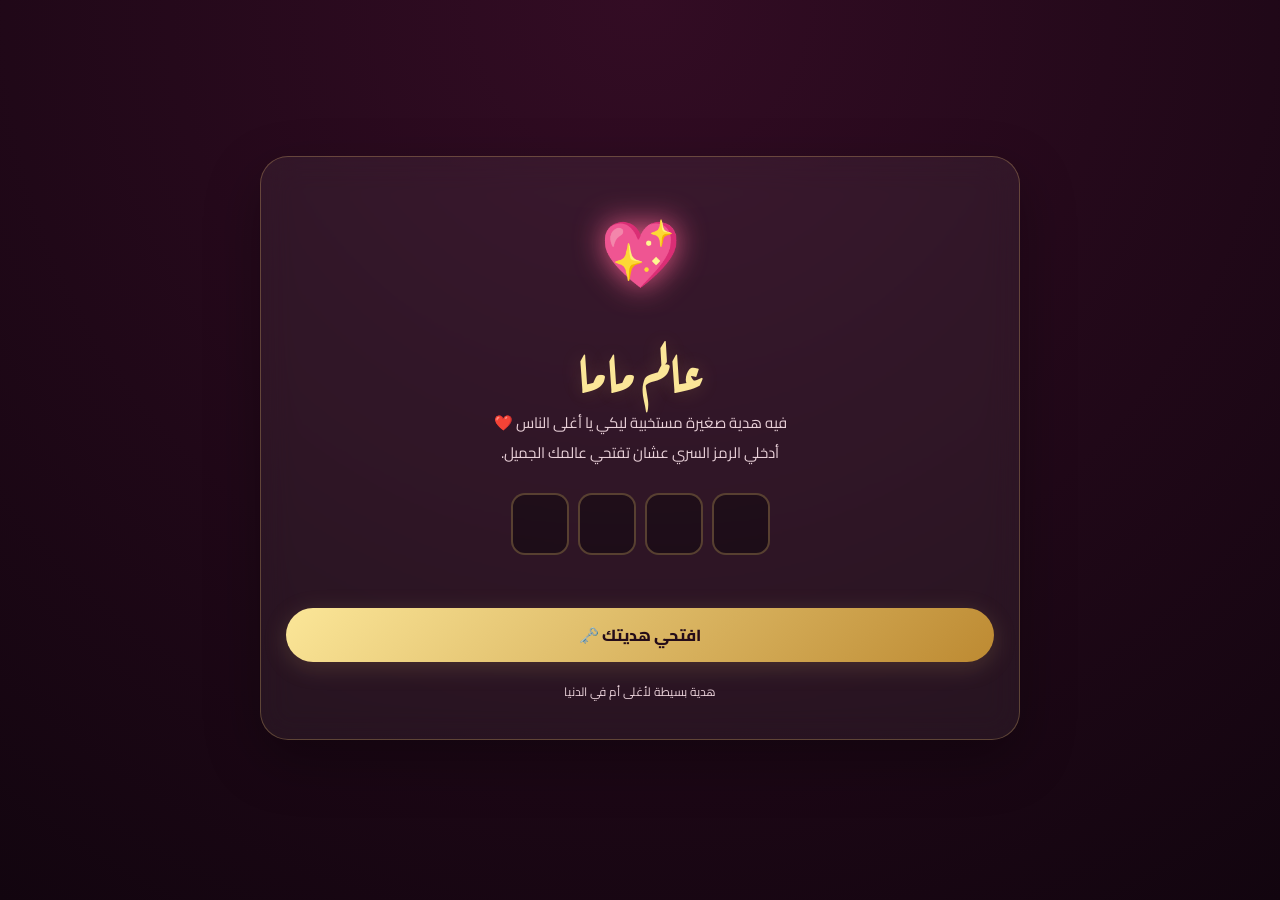
==== commit 170d0f39: "Update print statement from 'Hello' to 'Goodbye'" ====
--- a/index.html
+++ b/index.html
@@ -1,566 +1,1388 @@
 <!DOCTYPE html>
 <html lang="ar" dir="rtl">
 <head>
-    <meta charset="UTF-8">
-    <meta name="viewport" content="width=device-width, initial-scale=1.0, maximum-scale=1.0, user-scalable=no">
-    <meta name="theme-color" content="#1a0b16">
-    <title>عالم ماما - هدية 10/10</title>
-    <style>
-        @import url('https://fonts.googleapis.com/css2?family=Cairo:wght@400;600;800&family=Aref+Ruqaa:wght@400;700&family=Amiri:ital,wght@0,400;0,700;1,400&display=swap');
-
-        :root {
-            --bg-deep: #12050f;
-            --bg-mid: #330c24;
-            --gold: #dfb76c;
-            --gold-light: #fbe698;
-            --rose: #e65c87;
-            --rose-light: #ff8fab;
-            --white-glass: rgba(255, 255, 255, 0.05);
-            --border-glass: rgba(223, 183, 108, 0.25);
-            --text-main: #fdf0f5;
-            --shadow-glow: 0 0 30px rgba(223, 183, 108, 0.5);
-        }
-
-        * { margin: 0; padding: 0; box-sizing: border-box; -webkit-tap-highlight-color: transparent; }
-        
-        body, html {
-            width: 100%; height: 100%;
-            background: radial-gradient(circle at center, var(--bg-mid) 0%, var(--bg-deep) 100%);
-            font-family: 'Cairo', sans-serif; color: var(--text-main);
-            overflow: hidden; 
-        }
-
-        /* =========================================
-           مشغل الموسيقى (الأسطوانة الدوارة)
-        ========================================= */
-        .music-player-widget {
-            position: fixed; top: 20px; left: 20px; z-index: 100;
-            display: flex; align-items: center; gap: 10px;
-            background: rgba(0, 0, 0, 0.5); padding: 5px 15px 5px 5px;
-            border-radius: 30px; border: 1px solid var(--border-glass);
-            opacity: 0; visibility: hidden; transition: 1s; box-shadow: 0 5px 15px rgba(0,0,0,0.5);
-        }
-        .music-player-widget.show { opacity: 1; visibility: visible; }
-        
-        .vinyl-record {
-            width: 40px; height: 40px; border-radius: 50%;
-            background: repeating-radial-gradient(#111 0%, #000 10%, #111 20%);
-            border: 2px solid var(--gold); display: flex; align-items: center; justify-content: center;
-            animation: spin 3s linear infinite; animation-play-state: paused; cursor: pointer;
-            box-shadow: 0 0 10px var(--gold);
-        }
-        .vinyl-record.playing { animation-play-state: running; }
-        .vinyl-record::after {
-            content: ''; width: 12px; height: 12px; border-radius: 50%;
-            background: var(--rose); border: 2px solid var(--gold-light);
-        }
-        @keyframes spin { 100% { transform: rotate(360deg); } }
-        
-        .music-text { font-size: 13px; color: var(--gold-light); font-weight: 700; cursor: pointer;}
-
-        /* =========================================
-           الخلفية ومحرك الكانفاس
-        ========================================= */
-        #physics-canvas { position: fixed; top: 0; left: 0; width: 100vw; height: 100vh; z-index: 1; pointer-events: none; }
-
-        .app-container {
-            position: relative; z-index: 10; width: 100%; height: 100%;
-        }
-
-        /* تعديل جوهري هنا لحل مشكلة الموبايل والقص */
-        .scene {
-            position: absolute; top: 0; left: 0; width: 100%; height: 100%;
-            display: flex; flex-direction: column; align-items: center; justify-content: flex-start;
-            opacity: 0; visibility: hidden; transition: all 1.2s cubic-bezier(0.68, -0.55, 0.265, 1.55);
-            transform: scale(0.9) translateY(30px);
-            overflow-y: auto; overflow-x: hidden; padding: 20px 10px;
-        }
-        .scene.active { opacity: 1; visibility: visible; transform: scale(1) translateY(0); }
-        .scene.fade-out { opacity: 0; visibility: hidden; transform: scale(1.1) translateY(-30px); }
-
-        /* حاوية داخلية لضمان التوسيط والسكرول السليم */
-        .scene-inner {
-            margin: auto; width: 100%; max-width: 850px;
-            display: flex; flex-direction: column; align-items: center;
-            padding: 20px 0;
-        }
-
-        .glass-panel {
-            background: var(--white-glass); backdrop-filter: blur(20px); -webkit-backdrop-filter: blur(20px);
-            border: 1px solid var(--border-glass); border-radius: 30px; padding: 40px;
-            box-shadow: 0 25px 50px rgba(0,0,0,0.5), inset 0 1px 0 rgba(255,255,255,0.1);
-            width: 100%; text-align: center; position: relative; overflow: hidden;
-        }
-
-        /* =========================================
-           شاشات التطبيق
-        ========================================= */
-        .lock-icon { font-size: 60px; margin-bottom: 15px; animation: heartbeat 1.5s infinite; filter: drop-shadow(0 0 15px var(--rose)); }
-        @keyframes heartbeat { 0%, 100% { transform: scale(1); } 50% { transform: scale(1.15); } }
-
-        .title-main { font-family: 'Aref Ruqaa', serif; font-size: 3rem; color: var(--gold-light); margin-bottom: 5px; text-shadow: 0 4px 15px rgba(0,0,0,0.6); }
-        .subtitle { font-size: 1.1rem; color: #e8d0d8; margin-bottom: 30px; text-align: center; }
-
-        .pass-container { display: flex; justify-content: center; gap: 10px; margin-bottom: 25px; direction: ltr; }
-        .pass-digit {
-            width: 55px; height: 65px; font-size: 30px; text-align: center;
-            background: rgba(0,0,0,0.4); color: var(--gold-light);
-            border: 2px solid var(--border-glass); border-radius: 15px;
-            font-family: 'Cairo', sans-serif; font-weight: bold;
-            transition: all 0.3s; outline: none; box-shadow: inset 0 3px 8px rgba(0,0,0,0.6);
-        }
-        .pass-digit:focus { border-color: var(--gold); box-shadow: 0 0 20px rgba(223, 183, 108, 0.5); transform: translateY(-5px); }
-        
-        .btn {
-            background: linear-gradient(135deg, var(--gold), #a67812); color: var(--bg-deep); border: none; padding: 15px 40px;
-            font-size: 18px; font-weight: 800; border-radius: 35px; cursor: pointer; transition: all 0.3s; box-shadow: var(--shadow-glow);
-            font-family: 'Cairo', sans-serif; position: relative; overflow: hidden; white-space: nowrap;
-        }
-        .btn:hover { transform: translateY(-3px) scale(1.03); box-shadow: 0 0 40px rgba(223, 183, 108, 0.7); }
-        .btn:active { transform: translateY(1px) scale(0.98); }
-        
-        .error-message { color: #ff5555; font-size: 14px; min-height: 20px; opacity: 0; transition: 0.3s; font-weight: bold;}
-
-        /* الظرف 3D */
-        .envelope-wrapper { perspective: 1500px; width: min(340px, 90vw); height: 230px; margin: 30px auto; cursor: pointer; position: relative; }
-        .envelope-3d { width: 100%; height: 100%; position: absolute; transform-style: preserve-3d; transition: transform 0.7s cubic-bezier(0.4, 0, 0.2, 1); }
-        .envelope-wrapper:hover .envelope-3d { transform: rotateY(15deg) rotateX(10deg); }
-        
-        .env-part { position: absolute; inset: 0; backface-visibility: hidden; border-radius: 12px; }
-        .env-back { background: linear-gradient(135deg, #9a2b4a, #701c34); transform: translateZ(-2px); box-shadow: 0 25px 50px rgba(0,0,0,0.6); }
-        .env-front { background: linear-gradient(135deg, var(--rose), #b83359); clip-path: polygon(0 0, 50% 50%, 100% 0, 100% 100%, 0 100%); transform: translateZ(2px); }
-        .env-flap {
-            background: linear-gradient(135deg, #ff8dae, var(--rose)); clip-path: polygon(0 0, 100% 0, 50% 60%); transform-origin: top; transition: transform 0.9s ease-in-out;
-            transform: translateZ(3px) rotateX(0deg);
-        }
-        .env-seal {
-            position: absolute; left: 50%; top: 55%; transform: translate(-50%, -50%) translateZ(4px);
-            width: 50px; height: 50px; background: radial-gradient(circle, var(--gold-light), var(--gold));
-            border-radius: 50%; box-shadow: 0 5px 15px rgba(0,0,0,0.5); display: grid; place-items: center; color: var(--bg-deep); font-size: 24px; transition: 0.4s;
-        }
-        .env-letter {
-            position: absolute; bottom: 5px; left: 10px; right: 10px; height: 210px;
-            background: linear-gradient(to bottom, #fffdf8, #f0e4c8); border-radius: 8px;
-            transform: translateZ(0px); transition: transform 1.2s cubic-bezier(0.4, 0, 0.2, 1);
-            padding: 20px; color: var(--bg-deep); display: flex; flex-direction: column; align-items: center; border: 1px solid #d4b886;
-        }
-        
-        .envelope-wrapper.is-open .env-flap { transform: translateZ(1px) rotateX(180deg); }
-        .envelope-wrapper.is-open .env-seal { opacity: 0; }
-        .envelope-wrapper.is-open .env-letter { transform: translateZ(5px) translateY(-140px); z-index: 10; box-shadow: 0 10px 30px rgba(0,0,0,0.4);}
-        .instruction { animation: pulseOpacity 2s infinite; font-weight: 700; color: var(--gold-light); font-size: 16px;}
-        @keyframes pulseOpacity { 50% { opacity: 0.4; } }
-
-        /* شاشة الرسالة الثابتة وحل مشكلة أكل الشاشة */
-        .message-board {
-            width: 100%; min-height: 50vh; display: flex; flex-direction: column;
-            padding: 40px; background: var(--white-glass); backdrop-filter: blur(15px);
-            border-radius: 30px; border: 1px solid var(--border-glass); box-shadow: 0 25px 60px rgba(0,0,0,0.6); position: relative;
-        }
-        .quote-icon { font-size: 40px; color: var(--gold); opacity: 0.2; position: absolute; }
-        .quote-right { top: 15px; right: 25px; } .quote-left { bottom: 15px; left: 25px; transform: rotate(180deg); }
-        
-        /* ضبط التفاف الكلمات ومنع خروجها عن الشاشة */
-        .typewriter-text {
-            font-family: 'Amiri', serif; font-size: clamp(20px, 5vw, 32px); line-height: 2.1; color: #fffaf0; text-align: right;
-            flex-grow: 1; position: relative; z-index: 2; text-shadow: 0 2px 5px rgba(0,0,0,0.5);
-            word-wrap: break-word; overflow-wrap: break-word; white-space: pre-wrap; /* أهم سطر لمنع تداخل الكلام */
-        }
-        .cursor { display: inline-block; width: 4px; height: 1em; background: var(--gold); vertical-align: middle; animation: blink 1s step-end infinite; margin-right: 3px;}
-
-        .controls-row { display: flex; justify-content: center; gap: 15px; margin-top: 25px; width: 100%; }
-        .btn-outline {
-            background: rgba(0,0,0,0.2); border: 2px solid var(--gold); color: var(--gold);
-            padding: 12px 25px; border-radius: 30px; cursor: pointer; transition: 0.3s; font-weight: bold; font-family: 'Cairo', sans-serif; font-size: 15px; white-space: nowrap;
-        }
-        .btn-outline:hover { background: var(--gold); color: var(--bg-deep); box-shadow: 0 0 20px rgba(223, 183, 108, 0.4); }
-
-        /* شريط الذكريات والفوانيس والنهاية */
-        .timeline-container { width: 100%; position: relative; padding: 20px 0; }
-        .timeline-container::before { content: ''; position: absolute; right: 25px; top: 0; height: 100%; width: 3px; background: linear-gradient(to bottom, transparent, var(--gold), transparent); }
-        .timeline-item { position: relative; margin-bottom: 40px; padding-right: 60px; opacity: 0; transform: translateX(50px); transition: 0.8s ease; }
-        .timeline-item.visible { opacity: 1; transform: translateX(0); }
-        .timeline-dot { position: absolute; right: 10px; top: 5px; width: 32px; height: 32px; background: var(--bg-deep); border: 3px solid var(--gold); border-radius: 50%; display: flex; align-items: center; justify-content: center; font-size: 15px; box-shadow: 0 0 15px var(--gold); z-index: 2; }
-        .timeline-content { background: var(--white-glass); padding: 20px; border-radius: 20px; border: 1px solid var(--border-glass); text-align: right; backdrop-filter: blur(10px); }
-        .timeline-content h3 { color: var(--gold-light); font-family: 'Aref Ruqaa', serif; font-size: 22px; margin-bottom: 10px;}
-        .timeline-content p { color: #fdf0f5; line-height: 1.9; font-size: 16px; font-family: 'Amiri', serif; }
-
-        .lanterns-grid { display: flex; justify-content: center; gap: 20px; flex-wrap: wrap; margin-top: 30px; }
-        .lantern { width: 90px; height: 140px; background: rgba(255, 255, 255, 0.05); border: 2px solid var(--border-glass); border-radius: 45px 45px 15px 15px; display: flex; flex-direction: column; align-items: center; justify-content: center; cursor: pointer; position: relative; transition: 0.4s; animation: floatLantern 4s infinite ease-in-out; }
-        .lantern:nth-child(2) { animation-delay: 1.2s; } .lantern:nth-child(3) { animation-delay: 2.4s; }
-        @keyframes floatLantern { 0%, 100% { transform: translateY(0); } 50% { transform: translateY(-20px); } }
-        .lantern:hover { background: rgba(255, 255, 255, 0.15); box-shadow: 0 0 25px var(--gold); border-color: var(--gold); transform: scale(1.05); }
-        .lantern-flame { width: 20px; height: 30px; background: #ffb300; border-radius: 50% 50% 20% 20%; box-shadow: 0 0 20px #ffb300, 0 0 40px #ff6600; filter: blur(2px); animation: flicker 0.6s infinite alternate; margin-bottom: 10px; }
-        @keyframes flicker { 0% { transform: scale(1); opacity: 0.7;} 100% { transform: scale(1.15); opacity: 1;} }
-        
-        .wish-modal { position: fixed; top: 50%; left: 50%; transform: translate(-50%, -50%) scale(0.8); background: linear-gradient(135deg, #4a152d, #1a0b16); padding: 35px 25px; border-radius: 25px; border: 2px solid var(--gold); box-shadow: 0 0 60px rgba(0,0,0,0.9); z-index: 200; text-align: center; width: 90%; max-width: 450px; opacity: 0; visibility: hidden; transition: 0.4s cubic-bezier(0.175, 0.885, 0.32, 1.275); }
-        .wish-modal.active { opacity: 1; visibility: visible; transform: translate(-50%, -50%) scale(1); }
-        
-        .finale-title { font-family: 'Aref Ruqaa', serif; font-size: clamp(2.5rem, 8vw, 4.5rem); color: var(--gold-light); margin-bottom: 20px; line-height: 1.2; text-shadow: 0 0 20px var(--gold);}
-        .finale-text { font-size: clamp(18px, 5vw, 24px); color: #fdf0f5; margin-bottom: 35px; line-height: 1.8; font-family: 'Amiri', serif; }
-        .signature-box { border-top: 1px solid var(--border-glass); padding-top: 20px; margin-top: 20px; }
-        .signature-text { font-family: 'Aref Ruqaa', serif; font-size: clamp(26px, 7vw, 38px); color: var(--rose-light); text-shadow: 0 0 15px rgba(255, 143, 171, 0.5); }
-
-        /* تظبيطات خاصة جداً لشاشات الموبايل */
-        @media(max-width: 600px){
-            .glass-panel, .message-board { padding: 30px 15px; }
-            .title-main { font-size: 2.3rem; }
-            .pass-digit { width: 45px; height: 55px; font-size: 24px; }
-            .controls-row { flex-direction: column; width: 100%; align-items: stretch; }
-            .btn, .btn-outline { width: 100%; margin-bottom: 10px; }
-            .quote-right { top: 10px; right: 15px; font-size: 30px; } 
-            .quote-left { bottom: 10px; left: 15px; font-size: 30px; }
-        }
-    </style>
+<meta charset="UTF-8">
+<meta name="viewport" content="width=device-width, initial-scale=1.0, viewport-fit=cover">
+<meta name="theme-color" content="#12050f">
+<meta name="description" content="هدية من القلب إلى أغلى أم في الدنيا ❤️">
+<title>عالم ماما ❤️</title>
+
+<link rel="preconnect" href="https://fonts.googleapis.com">
+<link rel="preconnect" href="https://fonts.gstatic.com" crossorigin>
+<link href="https://fonts.googleapis.com/css2?family=Cairo:wght@400;600;700;800&family=Aref+Ruqaa:wght@400;700&family=Amiri:wght@400;700&display=swap" rel="stylesheet">
+
+<style>
+:root {
+    --bg: #12050f;
+    --bg2: #330c24;
+    --gold: #dfb76c;
+    --gold-light: #fbe698;
+    --rose: #e65c87;
+    --pink: #ff8fab;
+    --glass: rgba(255,255,255,.055);
+    --border: rgba(223,183,108,.3);
+    --white: #fdf0f5;
+}
+
+* {
+    margin: 0;
+    padding: 0;
+    box-sizing: border-box;
+    -webkit-tap-highlight-color: transparent;
+}
+
+html, body {
+    width: 100%;
+    min-height: 100%;
+    font-family: 'Cairo', sans-serif;
+    color: var(--white);
+    background: radial-gradient(circle at top, var(--bg2), var(--bg));
+}
+
+body {
+    min-height: 100dvh;
+    overflow-x: hidden;
+}
+
+button, input {
+    font: inherit;
+}
+
+button {
+    touch-action: manipulation;
+}
+
+#physics-canvas {
+    position: fixed;
+    inset: 0;
+    width: 100%;
+    height: 100%;
+    pointer-events: none;
+    z-index: 1;
+}
+
+.app {
+    position: relative;
+    z-index: 2;
+    min-height: 100dvh;
+}
+
+.scene {
+    display: none;
+    width: 100%;
+    min-height: 100dvh;
+    padding: max(25px, env(safe-area-inset-top))
+             15px
+             max(30px, env(safe-area-inset-bottom));
+    align-items: center;
+    justify-content: center;
+    animation: sceneIn .65s ease both;
+}
+
+.scene.active {
+    display: flex;
+}
+
+.scene-inner {
+    width: 100%;
+    max-width: 760px;
+    margin: auto;
+    display: flex;
+    flex-direction: column;
+    align-items: center;
+    gap: 20px;
+}
+
+@keyframes sceneIn {
+    from {
+        opacity: 0;
+        transform: translateY(18px);
+    }
+    to {
+        opacity: 1;
+        transform: translateY(0);
+    }
+}
+
+.glass {
+    width: 100%;
+    padding: 35px 25px;
+    border: 1px solid var(--border);
+    border-radius: 28px;
+    background: var(--glass);
+    backdrop-filter: blur(16px);
+    -webkit-backdrop-filter: blur(16px);
+    box-shadow: 0 20px 55px rgba(0,0,0,.3);
+    text-align: center;
+}
+
+.title {
+    font-family: 'Aref Ruqaa', serif;
+    color: var(--gold-light);
+    font-size: clamp(2.2rem, 8vw, 3.5rem);
+    line-height: 1.5;
+    text-align: center;
+    text-shadow: 0 0 20px rgba(223,183,108,.2);
+}
+
+.subtitle {
+    color: #e8d0d8;
+    font-size: 15px;
+    line-height: 2;
+    text-align: center;
+}
+
+.heart-icon {
+    font-size: 65px;
+    margin-bottom: 10px;
+    filter: drop-shadow(0 0 15px var(--rose));
+    animation: heartbeat 1.5s infinite;
+}
+
+@keyframes heartbeat {
+    50% { transform: scale(1.12); }
+}
+
+.password {
+    display: flex;
+    justify-content: center;
+    gap: 9px;
+    direction: ltr;
+    margin: 25px 0;
+}
+
+.password input {
+    width: min(16vw, 58px);
+    height: 62px;
+    border: 2px solid var(--border);
+    border-radius: 14px;
+    background: rgba(0,0,0,.35);
+    color: var(--gold-light);
+    text-align: center;
+    font-size: 26px;
+    font-weight: 800;
+    outline: none;
+    caret-color: var(--gold);
+}
+
+.password input:focus {
+    border-color: var(--gold);
+    box-shadow: 0 0 18px rgba(223,183,108,.25);
+}
+
+.error {
+    min-height: 28px;
+    color: #ff8095;
+    font-size: 14px;
+    visibility: hidden;
+}
+
+.error.show {
+    visibility: visible;
+}
+
+.btn {
+    display: inline-flex;
+    align-items: center;
+    justify-content: center;
+    gap: 8px;
+    width: 100%;
+    min-height: 52px;
+    padding: 12px 22px;
+    border: 0;
+    border-radius: 35px;
+    background: linear-gradient(135deg, var(--gold-light), #bd8a32);
+    color: #240c19;
+    font-size: 16px;
+    font-weight: 800;
+    cursor: pointer;
+    box-shadow: 0 5px 25px rgba(223,183,108,.18);
+    transition: transform .2s;
+}
+
+.btn:active {
+    transform: scale(.97);
+}
+
+.btn.secondary {
+    background: rgba(0,0,0,.2);
+    border: 1px solid var(--gold);
+    color: var(--gold-light);
+    box-shadow: none;
+}
+
+.controls {
+    display: flex;
+    gap: 12px;
+    width: 100%;
+    margin-top: 10px;
+}
+
+.controls > * {
+    flex: 1;
+    min-width: 0;
+}
+
+/* مشغل الموسيقى */
+
+.music {
+    position: fixed;
+    top: max(12px, env(safe-area-inset-top));
+    left: 12px;
+    z-index: 20;
+    display: none;
+    align-items: center;
+    gap: 10px;
+    padding: 7px 14px 7px 7px;
+    border: 1px solid var(--border);
+    border-radius: 35px;
+    background: rgba(18,5,15,.92);
+    color: var(--gold-light);
+    cursor: pointer;
+}
+
+.music.show {
+    display: flex;
+}
+
+.vinyl {
+    width: 36px;
+    height: 36px;
+    border: 2px solid var(--gold);
+    border-radius: 50%;
+    background: repeating-radial-gradient(#111 0 3px, #292029 4px 6px);
+    position: relative;
+}
+
+.vinyl::after {
+    content: '';
+    position: absolute;
+    width: 10px;
+    height: 10px;
+    top: 50%;
+    left: 50%;
+    transform: translate(-50%,-50%);
+    border-radius: 50%;
+    background: var(--rose);
+}
+
+.vinyl.playing {
+    animation: spin 3s linear infinite;
+}
+
+@keyframes spin {
+    to { transform: rotate(360deg); }
+}
+
+/* الظرف */
+
+.envelope {
+    position: relative;
+    width: min(330px, 88vw);
+    height: 220px;
+    margin: 30px auto 10px;
+    cursor: pointer;
+    perspective: 900px;
+}
+
+.env-back {
+    position: absolute;
+    inset: 0;
+    border-radius: 12px;
+    background: linear-gradient(135deg, #9a2b4a, #701c34);
+    box-shadow: 0 20px 40px #0005;
+}
+
+.env-letter {
+    position: absolute;
+    z-index: 1;
+    bottom: 5px;
+    left: 10px;
+    right: 10px;
+    height: 195px;
+    padding: 18px;
+    border-radius: 8px;
+    background: linear-gradient(#fffdf8, #f0e4c8);
+    color: #701c34;
+    display: flex;
+    flex-direction: column;
+    align-items: center;
+    justify-content: center;
+    transition: transform 1s ease;
+}
+
+.env-front {
+    position: absolute;
+    inset: 0;
+    z-index: 2;
+    border-radius: 12px;
+    background: linear-gradient(135deg, #e65c87, #b83359);
+    clip-path: polygon(0 0,50% 53%,100% 0,100% 100%,0 100%);
+}
+
+.env-flap {
+    position: absolute;
+    inset: 0;
+    z-index: 3;
+    border-radius: 12px;
+    background: linear-gradient(135deg, #ff8dae, #e65c87);
+    clip-path: polygon(0 0,100% 0,50% 60%);
+    transform-origin: top center;
+    transition: transform .8s ease;
+}
+
+.env-seal {
+    position: absolute;
+    z-index: 4;
+    top: 55%;
+    left: 50%;
+    transform: translate(-50%,-50%);
+    width: 48px;
+    height: 48px;
+    border-radius: 50%;
+    display: grid;
+    place-items: center;
+    background: var(--gold-light);
+    color: #4a152d;
+    font-size: 24px;
+    transition: opacity .3s;
+}
+
+.envelope.open .env-flap {
+    transform: rotateX(180deg);
+}
+
+.envelope.open .env-seal {
+    opacity: 0;
+}
+
+.envelope.open .env-letter {
+    transform: translateY(-115px);
+}
+
+.instruction {
+    color: var(--gold-light);
+    animation: pulse 2s infinite;
+}
+
+@keyframes pulse {
+    50% { opacity: .5; }
+}
+
+/* الرسالة */
+
+.message-board {
+    position: relative;
+    width: 100%;
+    padding: 30px 22px;
+    border: 1px solid var(--border);
+    border-radius: 25px;
+    background: rgba(255,255,255,.045);
+    box-shadow: 0 20px 50px #0003;
+}
+
+.message-text {
+    position: relative;
+    z-index: 1;
+    font-family: 'Amiri', serif;
+    font-size: clamp(20px, 5vw, 29px);
+    line-height: 2;
+    color: #fffaf0;
+    overflow-wrap: anywhere;
+    white-space: pre-wrap;
+    text-align: right;
+}
+
+.cursor {
+    display: inline-block;
+    width: 3px;
+    height: 1em;
+    margin-right: 3px;
+    background: var(--gold);
+    vertical-align: middle;
+    animation: blink .8s step-end infinite;
+}
+
+@keyframes blink {
+    50% { opacity: 0; }
+}
+
+/* الذكريات */
+
+.timeline {
+    width: 100%;
+    position: relative;
+    padding: 10px 0;
+}
+
+.timeline::before {
+    content: '';
+    position: absolute;
+    right: 20px;
+    top: 0;
+    bottom: 0;
+    width: 2px;
+    background: linear-gradient(transparent, var(--gold), transparent);
+}
+
+.memory {
+    position: relative;
+    padding-right: 52px;
+    margin-bottom: 24px;
+    opacity: 0;
+    transform: translateX(15px);
+    transition: .7s ease;
+}
+
+.memory.visible {
+    opacity: 1;
+    transform: translateX(0);
+}
+
+.dot {
+    position: absolute;
+    right: 4px;
+    top: 12px;
+    width: 34px;
+    height: 34px;
+    display: grid;
+    place-items: center;
+    border: 2px solid var(--gold);
+    border-radius: 50%;
+    background: var(--bg);
+}
+
+.memory-card {
+    padding: 18px;
+    border: 1px solid var(--border);
+    border-radius: 18px;
+    background: var(--glass);
+    text-align: right;
+}
+
+.memory-card h3 {
+    margin-bottom: 8px;
+    color: var(--gold-light);
+    font-family: 'Aref Ruqaa', serif;
+    font-size: 23px;
+}
+
+.memory-card p {
+    font-family: 'Amiri', serif;
+    font-size: 18px;
+    line-height: 1.9;
+}
+
+/* الأمنيات */
+
+.lanterns {
+    display: flex;
+    justify-content: center;
+    gap: 14px;
+    width: 100%;
+    margin: 15px 0;
+}
+
+.lantern {
+    flex: 1;
+    max-width: 115px;
+    min-height: 130px;
+    padding: 15px 5px;
+    display: flex;
+    flex-direction: column;
+    align-items: center;
+    justify-content: center;
+    gap: 12px;
+    border: 1px solid var(--border);
+    border-radius: 45px 45px 15px 15px;
+    background: var(--glass);
+    color: var(--gold-light);
+    cursor: pointer;
+    animation: float 3s ease-in-out infinite;
+}
+
+.lantern:nth-child(2) { animation-delay: .5s; }
+.lantern:nth-child(3) { animation-delay: 1s; }
+
+.flame {
+    width: 22px;
+    height: 30px;
+    border-radius: 50% 50% 25% 25%;
+    background: #ffca60;
+    box-shadow: 0 0 18px #ffb300;
+    animation: flicker .7s infinite alternate;
+}
+
+@keyframes float {
+    50% { transform: translateY(-8px); }
+}
+
+@keyframes flicker {
+    to { transform: scale(1.15); opacity: .7; }
+}
+
+.modal {
+    position: fixed;
+    inset: 0;
+    z-index: 30;
+    display: none;
+    align-items: center;
+    justify-content: center;
+    padding: 20px;
+    background: rgba(0,0,0,.7);
+}
+
+.modal.active {
+    display: flex;
+}
+
+.modal-card {
+    width: 100%;
+    max-width: 420px;
+    padding: 30px 22px;
+    border: 2px solid var(--gold);
+    border-radius: 25px;
+    background: linear-gradient(135deg,#4a152d,#1a0b16);
+    text-align: center;
+    animation: sceneIn .3s ease;
+}
+
+.modal-card h3 {
+    color: var(--gold-light);
+    font-family: 'Aref Ruqaa', serif;
+    font-size: 27px;
+    margin-bottom: 15px;
+}
+
+.modal-card p {
+    font-family: 'Amiri', serif;
+    font-size: 21px;
+    line-height: 2;
+    margin-bottom: 20px;
+}
+
+/* النهاية */
+
+.finale-title {
+    font-family: 'Aref Ruqaa', serif;
+    font-size: clamp(2.4rem, 9vw, 4.5rem);
+    color: var(--gold-light);
+    line-height: 1.5;
+}
+
+.finale-text {
+    font-family: 'Amiri', serif;
+    font-size: clamp(21px, 5vw, 27px);
+    line-height: 2;
+    margin-top: 15px;
+}
+
+.signature {
+    margin-top: 25px;
+    padding-top: 20px;
+    border-top: 1px solid var(--border);
+}
+
+.signature strong {
+    display: block;
+    margin-top: 8px;
+    font-family: 'Aref Ruqaa', serif;
+    font-size: clamp(25px, 7vw, 38px);
+    color: var(--pink);
+}
+
+@media (max-width: 420px) {
+    .glass { padding: 28px 16px; }
+    .controls { flex-direction: column; }
+    .password { gap: 7px; }
+    .password input { height: 55px; }
+    .lanterns { gap: 8px; }
+    .lantern { min-height: 115px; font-size: 13px; }
+}
+
+@media (prefers-reduced-motion: reduce) {
+    *, *::before, *::after {
+        animation-duration: .01ms !important;
+        animation-iteration-count: 1 !important;
+        scroll-behavior: auto !important;
+    }
+}
+</style>
 </head>
+
 <body>
 
-    <!-- حاوية مخفية لمشغل يوتيوب -->
-    <div id="yt-player-container" style="display: none;"></div>
-
-    <!-- شكل الأسطوانة الدوارة للتحكم في الموسيقى -->
-    <div class="music-player-widget" id="music-widget" onclick="toggleMusic()">
-        <div class="vinyl-record" id="vinyl"></div>
-        <span class="music-text" id="music-status">جاري التحميل...</span>
-    </div>
-
-    <!-- محرك الكانفاس للفيزياء والجزيئات -->
-    <canvas id="physics-canvas"></canvas>
-
-    <div class="app-container">
-        <!-- Scene 1: Lock Screen -->
-        <div id="scene-lock" class="scene active">
-            <div class="scene-inner">
-                <div class="glass-panel">
-                    <div class="lock-icon">💖</div>
-                    <h1 class="title-main">عالم ماما</h1>
-                    <p class="subtitle">أدخلي تاريخ اليوم المميز (1010) لفتح هديتك</p>
-                    
-                    <div class="pass-container" id="pass-inputs">
-                        <input type="tel" class="pass-digit" maxlength="1" data-index="0">
-                        <input type="tel" class="pass-digit" maxlength="1" data-index="1">
-                        <input type="tel" class="pass-digit" maxlength="1" data-index="2">
-                        <input type="tel" class="pass-digit" maxlength="1" data-index="3">
-                    </div>
-                    
-                    <p id="error-msg" class="error-message">الرمز غير صحيح، جربي (1010)</p>
-                    <button class="btn" onclick="verifyPassword()" style="margin-top: 15px;">
-                        <span>دخول العالم</span> 🗝️
-                    </button>
-                </div>
+<canvas id="physics-canvas" aria-hidden="true"></canvas>
+
+<!-- مشغل الموسيقى -->
+<div id="yt-player-container"
+     style="position:fixed;left:-500px;top:0;width:200px;height:200px;overflow:hidden"
+     aria-hidden="true"></div>
+
+<button class="music" id="music-widget" type="button"
+        onclick="toggleMusic()" aria-label="تشغيل أو إيقاف الموسيقى">
+    <span class="vinyl" id="vinyl"></span>
+    <span id="music-status">تشغيل الموسيقى ♫</span>
+</button>
+
+<main class="app">
+
+<!-- الشاشة الأولى -->
+<section id="scene-lock" class="scene active">
+    <div class="scene-inner">
+        <div class="glass">
+            <div class="heart-icon">💖</div>
+            <h1 class="title">عالم ماما</h1>
+            <p class="subtitle">
+                فيه هدية صغيرة مستخبية ليكي يا أغلى الناس ❤️
+                <br>
+                أدخلي الرمز السري عشان تفتحي عالمك الجميل.
+            </p>
+
+            <div class="password" id="pass-inputs">
+                <input aria-label="الرقم الأول" inputmode="numeric" type="text" maxlength="1" autocomplete="off">
+                <input aria-label="الرقم الثاني" inputmode="numeric" type="text" maxlength="1" autocomplete="off">
+                <input aria-label="الرقم الثالث" inputmode="numeric" type="text" maxlength="1" autocomplete="off">
+                <input aria-label="الرقم الرابع" inputmode="numeric" type="text" maxlength="1" autocomplete="off">
             </div>
-        </div>
-
-        <!-- Scene 2: Envelope Entrance -->
-        <div id="scene-envelope" class="scene">
-            <div class="scene-inner">
-                <h2 class="title-main">رسالة من القلب</h2>
-                <p class="subtitle" style="color:#e8d0d8;">اضغطي على الظرف لتفتحي الرسالة</p>
-                <div class="envelope-wrapper" id="envelope-elem" onclick="openEnvelope()">
-                    <div class="envelope-3d">
-                        <div class="env-part env-back"></div>
-                        <div class="env-letter">
-                            <div style="color: #c7406a; font-size: 30px; margin-bottom: 5px;">♥</div>
-                            <h3 style="font-family: 'Aref Ruqaa', serif; font-size: 24px; text-align: center;">إلى ست الحبايب</h3>
-                            <p style="font-size: 13px; color: #8c2647; margin-top: auto;">10 / 10 / 2026</p>
-                        </div>
-                        <div class="env-part env-front"></div>
-                        <div class="env-part env-flap"></div>
-                        <div class="env-seal">M</div>
-                    </div>
-                </div>
-                <div class="instruction" id="env-instruction">اضغطي هنا ♡</div>
-            </div>
-        </div>
-
-        <!-- Scene 3: The Message -->
-        <div id="scene-message" class="scene">
-            <div class="scene-inner">
-                <div class="message-board">
-                    <div class="quote-icon quote-right">❝</div>
-                    <div class="quote-icon quote-left">❞</div>
-                    <div class="typewriter-text" id="typewriter-container">
-                        <span id="typed-text"></span><span class="cursor" id="text-cursor"></span>
-                    </div>
-                </div>
-                <div class="controls-row">
-                    <button class="btn-outline" onclick="replayMessage()">إعادة القراءة ↺</button>
-                    <button class="btn" onclick="goToScene('scene-timeline')">التالي ➔</button>
-                </div>
-            </div>
-        </div>
-
-        <!-- Scene 4: Memory Timeline -->
-        <div id="scene-timeline" class="scene">
-            <div class="scene-inner">
-                <h2 class="title-main" style="margin-bottom: 30px;">شريط الذكريات</h2>
-                <div class="timeline-container" id="timeline-box">
-                    <div class="timeline-item">
-                        <div class="timeline-dot">🍼</div>
-                        <div class="timeline-content"><h3>طفولتي</h3><p>من أول يوم شيلتيني فيه، وعينك مابتفارقنيش. كل خطوة خطيتها كانت بدعوتك وسندتك ليا.</p></div>
-                    </div>
-                    <div class="timeline-item">
-                        <div class="timeline-dot">🕯️</div>
-                        <div class="timeline-content"><h3>سهر الليالي</h3><p>شكرًا على كل مرة سهرتي فيها عشاني، وعلى كل خوف خبيتيه جواكي عشان تطمنيني.</p></div>
-                    </div>
-                    <div class="timeline-item">
-                        <div class="timeline-dot">🎓</div>
-                        <div class="timeline-content"><h3>النهاردة</h3><p>أنا كبرت وبقيت راجل بفضل تربيتك. يوم 10/10 مش مجرد تاريخ، ده يوم ما الدنيا نورت بوجودك.</p></div>
-                    </div>
-                </div>
-                <div class="controls-row" style="margin-top: 20px;">
-                    <button class="btn-outline" onclick="goToScene('scene-message')">السابق</button>
-                    <button class="btn" onclick="goToScene('scene-lanterns')">أمنياتي لكي ➔</button>
-                </div>
-            </div>
-        </div>
-
-        <!-- Scene 5: Interactive Wishes (Lanterns) -->
-        <div id="scene-lanterns" class="scene">
-            <div class="scene-inner">
-                <h2 class="title-main">أمنيات من قلبي</h2>
-                <p class="subtitle" style="margin-bottom: 10px;">اضغطي على كل فانوس لتشوفي أمنيتي ليكي</p>
-                <div class="lanterns-grid">
-                    <div class="lantern" onclick="showWish(0)"><div class="lantern-flame"></div><div class="lantern-text">الأولى</div></div>
-                    <div class="lantern" onclick="showWish(1)"><div class="lantern-flame"></div><div class="lantern-text">الثانية</div></div>
-                    <div class="lantern" onclick="showWish(2)"><div class="lantern-flame"></div><div class="lantern-text">الثالثة</div></div>
-                </div>
-                <button class="btn" onclick="goToScene('scene-finale')" style="margin-top: 50px; width: auto;">الاحتفال الكبير 🎉</button>
-            </div>
-        </div>
-
-        <!-- Scene 6: The Finale -->
-        <div id="scene-finale" class="scene">
-            <div class="scene-inner">
-                <div class="glass-panel" style="background: rgba(255,255,255,0.02); border: none; box-shadow: none;">
-                    <h1 class="finale-title">كل سنة وأنتِ طيبة يا أمي</h1>
-                    <p class="finale-text">يا رب أشوف ضحكتك دايمًا، وقلبك مرتاح ومبسوط. ربنا يديكي الصحة والعافية ويقدرني أعوضك عن كل تعبك.</p>
-                    <div class="signature-box">
-                        <p style="color: #dcb8c5; font-size: 16px; margin-bottom: 10px;">بكل الحب، من ابنك:</p>
-                        <div class="signature-text">يوسف سعيد حامد ❤️</div>
-                    </div>
-                </div>
-            </div>
+
+            <p id="error-msg" class="error" role="alert">
+                الرمز مش صحيح، حاولي مرة تانية ❤️
+            </p>
+
+            <button class="btn" onclick="verifyPassword()">
+                افتحي هديتك 🗝️
+            </button>
+
+            <p class="subtitle" style="margin-top:18px;margin-bottom:0;font-size:12px">
+                هدية بسيطة لأغلى أم في الدنيا
+            </p>
         </div>
     </div>
-
-    <!-- نافذة الأمنيات المنبثقة (Modal) -->
-    <div id="wish-modal" class="wish-modal">
-        <h3 id="wish-title" style="color: var(--gold-light); font-size: 28px; font-family: 'Aref Ruqaa'; margin-bottom: 15px;"></h3>
-        <p id="wish-text" style="color: #fff; line-height: 2; font-size: 18px; font-family: 'Amiri'; margin-bottom: 25px;"></p>
-        <button class="btn" style="width: auto;" onclick="closeWish()">آمين يا رب 🤍</button>
+</section>
+
+<!-- الشاشة الثانية -->
+<section id="scene-envelope" class="scene">
+    <div class="scene-inner">
+        <h2 class="title">رسالة من القلب</h2>
+        <p class="subtitle">كل اللي عليكي تضغطي على الظرف ❤️</p>
+
+        <div class="envelope" id="envelope-elem" onclick="openEnvelope()">
+            <div class="env-back"></div>
+
+            <div class="env-letter">
+                <div style="font-size:32px;color:#c7406a">♥</div>
+                <h3 style="font-family:'Aref Ruqaa',serif;font-size:25px">
+                    إلى ست الحبايب
+                </h3>
+                <p style="margin-top:12px;font-size:13px">
+                    بكل الحب ❤️
+                </p>
+            </div>
+
+            <div class="env-front"></div>
+            <div class="env-flap"></div>
+            <div class="env-seal">♥</div>
+        </div>
+
+        <p class="instruction" id="env-instruction">اضغطي هنا وافتحي رسالتك ♡</p>
     </div>
-
-    <!-- دمج مكتبة يوتيوب الرسمية -->
-    <script src="https://www.youtube.com/iframe_api"></script>
-    <script>
-        /* =========================================
-           1. إعدادات مشغل يوتيوب (لأغنية أمي جنة)
-        ========================================= */
-        const youtubeVideoID = "sR2EOW14B3E"; 
-        
-        let ytPlayer;
-        let isPlaying = false;
-        const vinyl = document.getElementById('vinyl');
-        const musicStatus = document.getElementById('music-status');
-        const musicWidget = document.getElementById('music-widget');
-
-        function onYouTubeIframeAPIReady() {
-            ytPlayer = new YT.Player('yt-player-container', {
-                height: '0', width: '0', videoId: youtubeVideoID,
-                playerVars: { 'autoplay': 0, 'controls': 0, 'loop': 1, 'playlist': youtubeVideoID },
-                events: { 'onReady': () => { musicStatus.innerText = "جاهز للتشغيل"; } }
+</section>
+
+<!-- الشاشة الثالثة -->
+<section id="scene-message" class="scene">
+    <div class="scene-inner">
+        <h2 class="title">كلام من قلبي ليكي</h2>
+
+        <div class="message-board">
+            <div class="message-text" id="typed-text"></div>
+            <span class="cursor" id="text-cursor"></span>
+        </div>
+
+        <div class="controls">
+            <button class="btn secondary" onclick="replayMessage()">
+                إعادة القراءة ↺
+            </button>
+            <button class="btn" onclick="goToScene('scene-timeline')">
+                الذكريات الجميلة ➜
+            </button>
+        </div>
+    </div>
+</section>
+
+<!-- الشاشة الرابعة -->
+<section id="scene-timeline" class="scene">
+    <div class="scene-inner">
+        <h2 class="title">شريط الذكريات</h2>
+
+        <div class="timeline">
+            <article class="memory">
+                <div class="dot">🍼</div>
+                <div class="memory-card">
+                    <h3>طفولتي</h3>
+                    <p>
+                        من أول يوم شيلتيني فيه، وإنتِ سندي وأماني.
+                        كل خطوة خطيتها كانت وراها دعوة منكِ وحب كبير.
+                    </p>
+                </div>
+            </article>
+
+            <article class="memory">
+                <div class="dot">🕯️</div>
+                <div class="memory-card">
+                    <h3>سهر الليالي</h3>
+                    <p>
+                        شكرًا على كل مرة تعبتي فيها عشاني،
+                        وعلى كل مرة حاولتي تخليني مبسوط حتى لو كنتِ تعبانة.
+                        عمري ما هنسى فضلك عليا.
+                    </p>
+                </div>
+            </article>
+
+            <article class="memory">
+                <div class="dot">❤️</div>
+                <div class="memory-card">
+                    <h3>النهارده وبكرة</h3>
+                    <p>
+                        نفسي أفضل دايمًا سبب في فرحتك،
+                        وأشوفك فخورة بيا وبكل خطوة بعملها.
+                        ربنا يقدرني أردلك ولو جزء صغير من حبك.
+                    </p>
+                </div>
+            </article>
+        </div>
+
+        <div class="controls">
+            <button class="btn secondary" onclick="goToScene('scene-message')">
+                السابق
+            </button>
+            <button class="btn" onclick="goToScene('scene-lanterns')">
+                أمنياتي ليكي ➜
+            </button>
+        </div>
+    </div>
+</section>
+
+<!-- الشاشة الخامسة -->
+<section id="scene-lanterns" class="scene">
+    <div class="scene-inner">
+        <h2 class="title">أمنيات من قلبي</h2>
+
+        <p class="subtitle">
+            كل فانوس جواه أمنية غالية ليكي.
+            اضغطي عليه وشوفيها ✨
+        </p>
+
+        <div class="lanterns">
+            <button class="lantern" onclick="showWish(0)">
+                <span class="flame"></span>
+                <span>الصحة والعافية</span>
+            </button>
+
+            <button class="lantern" onclick="showWish(1)">
+                <span class="flame"></span>
+                <span>راحة البال</span>
+            </button>
+
+            <button class="lantern" onclick="showWish(2)">
+                <span class="flame"></span>
+                <span>الفرحة والرضا</span>
+            </button>
+        </div>
+
+        <button class="btn" onclick="goToScene('scene-finale')">
+            نروح للاحتفال الكبير 🎉
+        </button>
+
+        <button class="btn secondary" onclick="goToScene('scene-timeline')">
+            الرجوع للذكريات
+        </button>
+    </div>
+</section>
+
+<!-- الشاشة السادسة -->
+<section id="scene-finale" class="scene">
+    <div class="scene-inner">
+        <div class="glass">
+            <div style="font-size:55px;margin-bottom:15px">🎂❤️🎉</div>
+
+            <h1 class="finale-title">كل سنة وإنتِ طيبة يا أمي</h1>
+
+            <p class="finale-text">
+                يا رب أشوف ضحكتك دايمًا،
+                وقلبك مرتاح ومبسوط.
+                ربنا يديكي الصحة والعافية،
+                ويقدرني أعوضك عن كل تعبك،
+                ويخليني دايمًا سبب في سعادتك.
+                <br><br>
+                إنتِ مش بس أمي،
+                إنتِ أجمل نعمة ربنا رزقني بيها. ❤️
+            </p>
+
+            <div class="signature">
+                <p>بكل الحب، من ابنك</p>
+                <strong>يوسف سعيد حامد ❤️</strong>
+            </div>
+
+            <button class="btn" style="margin-top:25px"
+                    onclick="restartGift()">
+                نبدأ الرحلة من الأول ❤️
+            </button>
+        </div>
+    </div>
+</section>
+
+</main>
+
+<!-- نافذة الأمنيات -->
+<div class="modal" id="wish-modal" role="dialog"
+     aria-modal="true" aria-labelledby="wish-title"
+     onclick="if(event.target===this)closeWish()">
+
+    <div class="modal-card">
+        <h3 id="wish-title"></h3>
+        <p id="wish-text"></p>
+        <button class="btn" onclick="closeWish()">آمين يا رب 🤍</button>
+    </div>
+</div>
+
+<script>
+/* =========================================
+   الإعدادات الأساسية
+========================================= */
+
+const correctPass = "1010";
+const youtubeVideoID = "sR2EOW14B3E";
+
+const msgText =
+`يا ماما، ❤️
+
+يمكن مش بعرف أقولك كل يوم إنتِ غالية عندي قد إيه، بس والله إنتِ في قلبي في مكان محدش يقدر ياخده.
+
+أنا عارف إن كلمة «شكرًا» صغيرة قدام كل اللي عملتيه، وإن مفيش هدية تقدر تساوي لحظة واحدة من عمرك اللي اديتيهالي بحب.
+
+كل اللي بتمناه إني أشوفك مبسوطة، وأكون سبب في ضحكتك زي ما كنتِ دايمًا سبب في أماني وراحتي.
+
+بحبك يا ماما… حب أكبر من الكلام، وأعمق من أي رسالة، وهفضل طول عمري فخور إنك أمي. ❤️`;
+
+const wishes = [
+    {
+        title: "الصحة والعافية 🌿",
+        text: "يا رب يرزقك الصحة والعافية، ويباركلي في عمرك، وأشوفك دايمًا بخير وسعادة، وما يحرمنيش من وجودك أبدًا."
+    },
+    {
+        title: "راحة البال 🕊️",
+        text: "يا رب يريح قلبك، ويبعد عنك كل هم وضيق، ويبدل كل تعب براحة، وكل قلق بطمأنينة، وتعيشي أيام كلها خير."
+    },
+    {
+        title: "الفرحة والرضا ✨",
+        text: "يا رب أشوف ضحكتك منورة وشك كل يوم، ويرزقك من الفرحة أضعاف اللي زرعتيها في قلبي، ويحققلك كل أمنية جميلة."
+    }
+];
+
+const inputs = [...document.querySelectorAll(".password input")];
+
+let ytPlayer = null;
+let ytReady = false;
+let isPlaying = false;
+let typeTimer = null;
+let currentScene = "scene-lock";
+let isEnvelopeOpen = false;
+let finaleStarted = false;
+let fireworks = [];
+let particles = [];
+let lastFrame = 0;
+
+/* =========================================
+   التنقل بين الشاشات
+========================================= */
+
+function goToScene(sceneId) {
+    const target = document.getElementById(sceneId);
+
+    if (!target || currentScene === sceneId) return;
+
+    clearInterval(typeTimer);
+
+    document.querySelectorAll(".scene").forEach(scene => {
+        scene.classList.remove("active");
+    });
+
+    target.classList.add("active");
+    currentScene = sceneId;
+
+    window.scrollTo({ top: 0, behavior: "instant" });
+
+    if (sceneId === "scene-timeline") {
+        animateTimeline();
+    }
+
+    if (sceneId === "scene-finale") {
+        finaleStarted = true;
+        createBurst(innerWidth / 2, innerHeight / 2, 70);
+    } else {
+        finaleStarted = false;
+    }
+
+    if (sceneId === "scene-message" &&
+        document.getElementById("typed-text").textContent === "") {
+        setTimeout(typeWriterEffect, 350);
+    }
+}
+
+/* =========================================
+   إدخال الرمز السري
+========================================= */
+
+inputs.forEach((input, index) => {
+    input.addEventListener("input", () => {
+        input.value = input.value.replace(/[^0-9]/g, "").slice(-1);
+
+        document.getElementById("error-msg").classList.remove("show");
+
+        if (input.value && index < inputs.length - 1) {
+            inputs[index + 1].focus();
+        }
+
+        if (index === inputs.length - 1 && input.value) {
+            verifyPassword();
+        }
+    });
+
+    input.addEventListener("keydown", event => {
+        if (event.key === "Backspace" && !input.value && index > 0) {
+            inputs[index - 1].focus();
+        }
+
+        if (event.key === "Enter") {
+            verifyPassword();
+        }
+    });
+
+    input.addEventListener("paste", event => {
+        const pasted = (event.clipboardData || window.clipboardData)
+            .getData("text")
+            .replace(/[^0-9]/g, "");
+
+        if (pasted.length === 4) {
+            event.preventDefault();
+
+            inputs.forEach((item, i) => {
+                item.value = pasted[i];
             });
+
+            verifyPassword();
         }
-
-        function startMusic() {
-            if (ytPlayer && typeof ytPlayer.playVideo === 'function') {
-                ytPlayer.playVideo(); isPlaying = true;
-                vinyl.classList.add('playing'); musicStatus.innerText = "إيقاف الموسيقى";
-                musicWidget.classList.add('show');
+    });
+});
+
+function verifyPassword() {
+    const entered = inputs.map(input => input.value).join("");
+    const error = document.getElementById("error-msg");
+
+    if (entered !== correctPass) {
+        error.classList.add("show");
+
+        inputs.forEach(input => input.value = "");
+
+        inputs[0].focus();
+        return;
+    }
+
+    error.classList.remove("show");
+
+    startMusic();
+    createBurst(innerWidth / 2, innerHeight / 2, 55);
+
+    setTimeout(() => goToScene("scene-envelope"), 450);
+}
+
+/* =========================================
+   الظرف والرسالة
+========================================= */
+
+function openEnvelope() {
+    if (isEnvelopeOpen) return;
+
+    isEnvelopeOpen = true;
+
+    document.getElementById("envelope-elem").classList.add("open");
+    document.getElementById("env-instruction").style.visibility = "hidden";
+
+    createBurst(innerWidth / 2, innerHeight / 2, 75);
+
+    setTimeout(() => goToScene("scene-message"), 1300);
+}
+
+function typeWriterEffect() {
+    clearInterval(typeTimer);
+
+    const target = document.getElementById("typed-text");
+    const cursor = document.getElementById("text-cursor");
+
+    target.textContent = "";
+
+    let index = 0;
+
+    cursor.style.display = "inline-block";
+
+    typeTimer = setInterval(() => {
+        if (index >= msgText.length) {
+            clearInterval(typeTimer);
+            cursor.style.display = "none";
+            return;
+        }
+
+        target.textContent += msgText.charAt(index);
+        index++;
+
+        // إبقاء آخر جزء من الرسالة ظاهرًا أثناء الكتابة.
+        const scene = document.getElementById("scene-message");
+
+        if (scene.classList.contains("active")) {
+            scene.scrollTop = scene.scrollHeight;
+        }
+    }, 35);
+}
+
+function replayMessage() {
+    if (currentScene !== "scene-message") return;
+
+    typeWriterEffect();
+    createBurst(innerWidth / 2, 120, 25);
+}
+
+/* =========================================
+   الذكريات
+========================================= */
+
+function animateTimeline() {
+    const items = document.querySelectorAll(".memory");
+
+    items.forEach(item => item.classList.remove("visible"));
+
+    items.forEach((item, index) => {
+        setTimeout(() => {
+            item.classList.add("visible");
+
+            const rect = item.getBoundingClientRect();
+
+            createBurst(rect.left + 25, rect.top + 25, 12);
+        }, index * 450);
+    });
+}
+
+/* =========================================
+   الأمنيات
+========================================= */
+
+function showWish(index) {
+    if (!wishes[index]) return;
+
+    document.getElementById("wish-title").textContent =
+        wishes[index].title;
+
+    document.getElementById("wish-text").textContent =
+        wishes[index].text;
+
+    document.getElementById("wish-modal").classList.add("active");
+
+    createBurst(innerWidth / 2, innerHeight / 2, 35);
+}
+
+function closeWish() {
+    document.getElementById("wish-modal").classList.remove("active");
+}
+
+document.addEventListener("keydown", event => {
+    if (event.key === "Escape") closeWish();
+});
+
+/* =========================================
+   موسيقى يوتيوب
+========================================= */
+
+function onYouTubeIframeAPIReady() {
+    if (!window.YT || !YT.Player) return;
+
+    ytPlayer = new YT.Player("yt-player-container", {
+        width: "200",
+        height: "200",
+        videoId: youtubeVideoID,
+        playerVars: {
+            autoplay: 0,
+            controls: 0,
+            playsinline: 1,
+            loop: 1,
+            playlist: youtubeVideoID
+        },
+        events: {
+            onReady: () => {
+                ytReady = true;
+                document.getElementById("music-status").textContent =
+                    "تشغيل الموسيقى ♫";
+            },
+            onStateChange: event => {
+                if (!window.YT) return;
+
+                isPlaying = event.data === YT.PlayerState.PLAYING;
+
+                document.getElementById("vinyl")
+                    .classList.toggle("playing", isPlaying);
+
+                document.getElementById("music-status").textContent =
+                    isPlaying ? "إيقاف الموسيقى" : "تشغيل الموسيقى ♫";
+            },
+            onError: () => {
+                document.getElementById("music-status").textContent =
+                    "الموسيقى غير متاحة";
             }
         }
-
-        function toggleMusic() {
-            if (!ytPlayer) return;
-            if (isPlaying) {
-                ytPlayer.pauseVideo(); vinyl.classList.remove('playing'); musicStatus.innerText = "تشغيل الموسيقى";
-            } else {
-                ytPlayer.playVideo(); vinyl.classList.add('playing'); musicStatus.innerText = "إيقاف الموسيقى";
+    });
+}
+
+function startMusic() {
+    document.getElementById("music-widget").classList.add("show");
+
+    if (!ytReady || !ytPlayer) {
+        document.getElementById("music-status").textContent =
+            "اضغطي للتشغيل ♫";
+        return;
+    }
+
+    try {
+        ytPlayer.playVideo();
+    } catch (error) {
+        console.log("تعذر تشغيل الموسيقى تلقائيًا.");
+    }
+}
+
+function toggleMusic() {
+    document.getElementById("music-widget").classList.add("show");
+
+    if (!ytReady || !ytPlayer) {
+        document.getElementById("music-status").textContent =
+            "الموسيقى لسه بتحمّل";
+        return;
+    }
+
+    if (isPlaying) {
+        ytPlayer.pauseVideo();
+    } else {
+        ytPlayer.playVideo();
+    }
+}
+
+/* =========================================
+   المؤثرات البصرية
+========================================= */
+
+const canvas = document.getElementById("physics-canvas");
+const ctx = canvas.getContext("2d");
+
+let cw = 0;
+let ch = 0;
+
+function resizeCanvas() {
+    const dpr = Math.min(window.devicePixelRatio || 1, 2);
+
+    cw = window.innerWidth;
+    ch = window.innerHeight;
+
+    canvas.width = Math.round(cw * dpr);
+    canvas.height = Math.round(ch * dpr);
+
+    canvas.style.width = cw + "px";
+    canvas.style.height = ch + "px";
+
+    ctx.setTransform(dpr, 0, 0, dpr, 0, 0);
+}
+
+window.addEventListener("resize", resizeCanvas);
+resizeCanvas();
+
+class Particle {
+    constructor(x, y, color) {
+        this.x = x;
+        this.y = y;
+        this.vx = (Math.random() - .5) * 4;
+        this.vy = (Math.random() - .5) * 4 - 1;
+        this.life = 1;
+        this.size = Math.random() * 3 + 1;
+        this.color = color || (
+            Math.random() > .5 ? "#dfb76c" : "#ff8fab"
+        );
+    }
+
+    update() {
+        this.x += this.vx;
+        this.y += this.vy;
+        this.vy += .025;
+        this.life -= .018;
+    }
+
+    draw() {
+        ctx.globalAlpha = Math.max(0, this.life);
+        ctx.fillStyle = this.color;
+
+        ctx.beginPath();
+        ctx.arc(this.x, this.y, this.size, 0, Math.PI * 2);
+        ctx.fill();
+
+        ctx.globalAlpha = 1;
+    }
+}
+
+function createBurst(x, y, count) {
+    for (let i = 0; i < count; i++) {
+        particles.push(new Particle(x, y));
+    }
+
+    // الحفاظ على أداء الموبايل.
+    if (particles.length > 500) {
+        particles.splice(0, particles.length - 500);
+    }
+}
+
+class Firework {
+    constructor() {
+        this.x = Math.random() * cw;
+        this.y = ch;
+        this.targetY = Math.random() * ch * .45 + 20;
+        this.speed = Math.random() * 3 + 4;
+        this.color = Math.random() > .5 ? "#dfb76c" : "#ff8fab";
+        this.exploded = false;
+        this.parts = [];
+    }
+
+    update() {
+        if (!this.exploded) {
+            this.y -= this.speed;
+
+            if (this.y <= this.targetY) {
+                this.exploded = true;
+
+                for (let i = 0; i < 45; i++) {
+                    const angle = Math.random() * Math.PI * 2;
+                    const speed = Math.random() * 3 + 1;
+
+                    this.parts.push({
+                        x: this.x,
+                        y: this.y,
+                        vx: Math.cos(angle) * speed,
+                        vy: Math.sin(angle) * speed,
+                        life: 1
+                    });
+                }
             }
-            isPlaying = !isPlaying;
+        } else {
+            this.parts.forEach(p => {
+                p.x += p.vx;
+                p.y += p.vy;
+                p.vy += .035;
+                p.life -= .025;
+            });
+
+            this.parts = this.parts.filter(p => p.life > 0);
         }
-
-        /* =========================================
-           2. شاشة القفل والباسورد
-        ========================================= */
-        const inputs = document.querySelectorAll('.pass-digit');
-        const correctPass = "1010";
-
-        inputs.forEach((input, index) => {
-            input.addEventListener('input', (e) => {
-                if (e.target.value.length > 0) {
-                    if (index < inputs.length - 1) inputs[index + 1].focus();
-                    else verifyPassword(); 
-                }
-            });
-            input.addEventListener('keydown', (e) => {
-                if (e.key === 'Backspace' && e.target.value === '' && index > 0) inputs[index - 1].focus();
-            });
+    }
+
+    draw() {
+        if (!this.exploded) {
+            ctx.fillStyle = this.color;
+            ctx.beginPath();
+            ctx.arc(this.x, this.y, 2, 0, Math.PI * 2);
+            ctx.fill();
+            return;
+        }
+
+        this.parts.forEach(p => {
+            ctx.globalAlpha = p.life;
+            ctx.fillStyle = this.color;
+            ctx.beginPath();
+            ctx.arc(p.x, p.y, 2, 0, Math.PI * 2);
+            ctx.fill();
         });
 
-        function verifyPassword() {
-            let entered = "";
-            inputs.forEach(inp => entered += inp.value);
-            const errorMsg = document.getElementById('error-msg');
-
-            if (entered === correctPass) {
-                errorMsg.style.opacity = '0';
-                startMusic(); 
-                createParticlesBurst(window.innerWidth/2, window.innerHeight/2, 60, 'gold');
-                setTimeout(() => { goToScene('scene-envelope'); }, 800);
-            } else {
-                errorMsg.style.opacity = '1';
-                inputs.forEach(inp => {
-                    inp.value = ''; inp.style.borderColor = '#ff5555';
-                    setTimeout(() => inp.style.borderColor = 'var(--border-glass)', 1000);
-                });
-                inputs[0].focus();
-            }
-        }
-
-        /* =========================================
-           3. إدارة التنقل بين الشاشات والأنيميشن
-        ========================================= */
-        function goToScene(sceneId) {
-            document.querySelectorAll('.scene').forEach(scene => {
-                if (scene.classList.contains('active')) {
-                    scene.classList.remove('active'); scene.classList.add('fade-out');
-                }
-            });
-
-            setTimeout(() => {
-                document.querySelectorAll('.scene').forEach(s => s.classList.remove('fade-out'));
-                document.getElementById(sceneId).classList.add('active');
-                if (sceneId === 'scene-timeline') animateTimeline();
-                if (sceneId === 'scene-finale') startFireworks();
-            }, 800); 
-        }
-
-        let isEnvelopeOpen = false;
-        function openEnvelope() {
-            if(isEnvelopeOpen) return;
-            isEnvelopeOpen = true;
-            document.getElementById('envelope-elem').classList.add('is-open');
-            document.getElementById('env-instruction').style.opacity = '0';
-            createParticlesBurst(window.innerWidth/2, window.innerHeight/2 + 100, 100, 'rose');
-            setTimeout(() => { goToScene('scene-message'); setTimeout(typeWriterEffect, 1200); }, 2800);
-        }
-
-        const msgText = "يا ماما، ❤️\n\nيمكن مش بعرف أقولك كل يوم إنتِ غالية عندي قد إيه، بس والله إنتِ في قلبي في مكان محدش يقدر ياخده.\n\nأنا عارف إن كلمة «شكرًا» صغيرة قدام كل اللي عملتيه، وإن مفيش هدية تقدر تساوي لحظة واحدة من عمرك اللي اديتيهالي بحب.\n\nكل اللي بتمناه إني أشوفك مبسوطة، وأكون سبب في ضحكتك زي ما كنتِ دايمًا سبب في أماني وراحتي.\n\nبحبك يا ماما… حب أكبر من الكلام، وأعمق من أي رسالة، وهفضل طول عمري فخور إنك أمي.";
-        let typeTimer;
-        
-        // تعديل مهم: تم تغيير الطريقة لضمان عدم خروج الكلام عن الإطار
-        function typeWriterEffect() {
-            clearInterval(typeTimer);
-            const target = document.getElementById('typed-text');
-            target.textContent = ''; let i = 0;
-            typeTimer = setInterval(() => {
-                if (i >= msgText.length) { clearInterval(typeTimer); return; }
-                target.textContent += msgText.charAt(i);
-                i++;
-            }, 45); 
-        }
-
-        function replayMessage() {
-            createParticlesBurst(window.innerWidth/2, window.innerHeight/2, 40, 'gold');
-            typeWriterEffect();
-        }
-
-        function animateTimeline() {
-            document.querySelectorAll('.timeline-item').forEach((item, index) => {
-                setTimeout(() => {
-                    item.classList.add('visible');
-                    createParticlesBurst(item.getBoundingClientRect().left + 30, item.getBoundingClientRect().top + 30, 20, 'rose');
-                }, index * 900);
-            });
-        }
-
-        const wishes = [
-            { title: "الصحة والعافية 🌿", text: "يا رب يرزقك الصحة اللي مابتنتهيش، والعافية اللي تسندك طول العمر، ومأشوفش فيكي أي حاجة وحشة أبدًا." },
-            { title: "راحة البال 🕊️", text: "أتمنى من ربنا يريح قلبك وعقلك، ويبعد عنك أي هم أو ضيق، وتعيشي أيامك كلها في سلام وطمأنينة." },
-            { title: "الفرحة والرضا ✨", text: "يا رب أشوف ضحكتك منورة وشك كل يوم، ويرزقك رضا مابعده زعل، ويسعدك أضعاف ما أسعدتيني." }
-        ];
-
-        function showWish(index) {
-            document.getElementById('wish-title').innerText = wishes[index].title;
-            document.getElementById('wish-text').innerText = wishes[index].text;
-            document.getElementById('wish-modal').classList.add('active');
-            createParticlesBurst(window.innerWidth/2, window.innerHeight/2, 70, 'gold');
-        }
-        function closeWish() { document.getElementById('wish-modal').classList.remove('active'); }
-
-        /* =========================================
-           4. محرك الجزيئات والألعاب النارية
-        ========================================= */
-        const canvas = document.getElementById('physics-canvas');
-        const ctx = canvas.getContext('2d');
-        let cw, ch, particlesArray = [], fireworksArray = [], isFinale = false;
-
-        function resizeCanvas() { cw = canvas.width = window.innerWidth; ch = canvas.height = window.innerHeight; }
-        window.addEventListener('resize', resizeCanvas); resizeCanvas();
-
-        class Particle {
-            constructor(x, y, colorType) {
-                this.x = x; this.y = y; this.size = Math.random() * 5 + 1.5;
-                this.speedX = (Math.random() - 0.5) * 4; this.speedY = (Math.random() - 0.5) * 4 - 1.5;
-                this.life = 1; this.decay = Math.random() * 0.02 + 0.01;
-                this.type = Math.random() > 0.4 ? 'circle' : 'heart';
-                if (colorType === 'gold') this.color = `rgba(223, 183, 108, `;
-                else if (colorType === 'rose') this.color = `rgba(230, 92, 135, `;
-                else this.color = `rgba(${['255, 143, 171', '253, 240, 245', '223, 183, 108'][Math.floor(Math.random() * 3)]}, `;
-            }
-            update() { this.x += this.speedX; this.y += this.speedY; this.life -= this.decay; }
-            draw() {
-                ctx.save(); ctx.globalAlpha = Math.max(0, this.life); ctx.fillStyle = this.color + this.life + ")";
-                if (this.type === 'circle') { ctx.beginPath(); ctx.arc(this.x, this.y, this.size, 0, Math.PI * 2); ctx.fill(); }
-                else { ctx.translate(this.x, this.y); const s = this.size / 3; ctx.scale(s, s); ctx.beginPath(); ctx.moveTo(0, 0); ctx.bezierCurveTo(0, -3, -5, -3, -5, 0); ctx.bezierCurveTo(-5, 3, 0, 5, 0, 8); ctx.bezierCurveTo(0, 5, 5, 3, 5, 0); ctx.bezierCurveTo(5, -3, 0, -3, 0, 0); ctx.fill(); }
-                ctx.restore();
-            }
-        }
-
-        class Firework {
-            constructor() {
-                this.x = Math.random() * cw; this.y = ch + 10; this.targetY = Math.random() * (ch / 2.5);
-                this.speed = Math.random() * 5 + 5; this.angle = -Math.PI / 2 + (Math.random() - 0.5) * 0.4;
-                this.vx = Math.cos(this.angle) * this.speed; this.vy = Math.sin(this.angle) * this.speed;
-                this.exploded = false; this.particles = []; this.hue = Math.random() > 0.5 ? 340 : 45; 
-            }
-            update() {
-                if (!this.exploded) { this.x += this.vx; this.y += this.vy; if (this.vy < 0) this.vy += 0.04; if (this.vy >= 0 || this.y <= this.targetY) this.explode(); }
-                else { for (let i = this.particles.length - 1; i >= 0; i--) { let p = this.particles[i]; p.x += p.vx; p.y += p.vy; p.vy += 0.08; p.life -= 0.015; if (p.life <= 0) this.particles.splice(i, 1); } }
-            }
-            explode() { this.exploded = true; for (let i = 0; i < 80; i++) { const angle = Math.random() * Math.PI * 2; const speed = Math.random() * 6 + 1; this.particles.push({ x: this.x, y: this.y, vx: Math.cos(angle) * speed, vy: Math.sin(angle) * speed, life: 1, color: `hsl(${this.hue + Math.random()*20 - 10}, 100%, 65%)` }); } }
-            draw() {
-                if (!this.exploded) { ctx.beginPath(); ctx.arc(this.x, this.y, 2.5, 0, Math.PI * 2); ctx.fillStyle = `hsl(${this.hue}, 100%, 75%)`; ctx.fill(); }
-                else { ctx.save(); ctx.globalCompositeOperation = 'lighter'; for (let p of this.particles) { ctx.beginPath(); ctx.arc(p.x, p.y, 1.8, 0, Math.PI * 2); ctx.fillStyle = p.color; ctx.globalAlpha = p.life; ctx.fill(); } ctx.restore(); }
-            }
-        }
-
-        function createParticlesBurst(x, y, count, colorType = 'mixed') { for (let i = 0; i < count; i++) particlesArray.push(new Particle(x, y, colorType)); }
-        function startFireworks() { isFinale = true; }
-
-        function animateEngine() {
-            ctx.fillStyle = 'rgba(18, 5, 15, 0.25)'; ctx.fillRect(0, 0, cw, ch);
-            if (Math.random() < 0.06) particlesArray.push(new Particle(Math.random() * cw, ch + 10, 'mixed'));
-            for (let i = particlesArray.length - 1; i >= 0; i--) { let p = particlesArray[i]; p.update(); p.draw(); if (p.life <= 0) particlesArray.splice(i, 1); }
-            if (isFinale) {
-                if (Math.random() < 0.04 && fireworksArray.length < 10) fireworksArray.push(new Firework());
-                for (let i = fireworksArray.length - 1; i >= 0; i--) { let f = fireworksArray[i]; f.update(); f.draw(); if (f.exploded && f.particles.length === 0) fireworksArray.splice(i, 1); }
-            }
-            requestAnimationFrame(animateEngine);
-        }
-        animateEngine(); 
-    </script>
+        ctx.globalAlpha = 1;
+    }
+}
+
+function animateEngine(time) {
+    requestAnimationFrame(animateEngine);
+
+    // تقليل الضغط على الأجهزة الضعيفة.
+    if (time - lastFrame < 25) return;
+    lastFrame = time;
+
+    // مسح الرسم السابق حتى لا تختفي الخلفية الأصلية.
+    ctx.clearRect(0, 0, cw, ch);
+
+    if (Math.random() < .035 && particles.length < 100) {
+        particles.push(
+            new Particle(Math.random() * cw, ch + 5, "#dfb76c")
+        );
+    }
+
+    particles.forEach(p => {
+        p.update();
+        p.draw();
+    });
+
+    particles = particles.filter(p => p.life > 0);
+
+    if (finaleStarted && Math.random() < .035 && fireworks.length < 5) {
+        fireworks.push(new Firework());
+    }
+
+    fireworks.forEach(f => {
+        f.update();
+        f.draw();
+    });
+
+    fireworks = fireworks.filter(f =>
+        !f.exploded || f.parts.length > 0
+    );
+}
+
+requestAnimationFrame(animateEngine);
+
+/* =========================================
+   إعادة الهدية
+========================================= */
+
+function restartGift() {
+    clearInterval(typeTimer);
+
+    closeWish();
+
+    isEnvelopeOpen = false;
+
+    document.getElementById("envelope-elem").classList.remove("open");
+
+    document.getElementById("env-instruction").style.visibility =
+        "visible";
+
+    document.getElementById("typed-text").textContent = "";
+
+    document.getElementById("text-cursor").style.display =
+        "inline-block";
+
+    document.querySelectorAll(".memory").forEach(item => {
+        item.classList.remove("visible");
+    });
+
+    inputs.forEach(input => input.value = "");
+
+    finaleStarted = false;
+
+    goToScene("scene-lock");
+
+    inputs[0].focus();
+}
+</script>
+
+<script src="https://www.youtube.com/iframe_api" async></script>
+
 </body>
 </html>
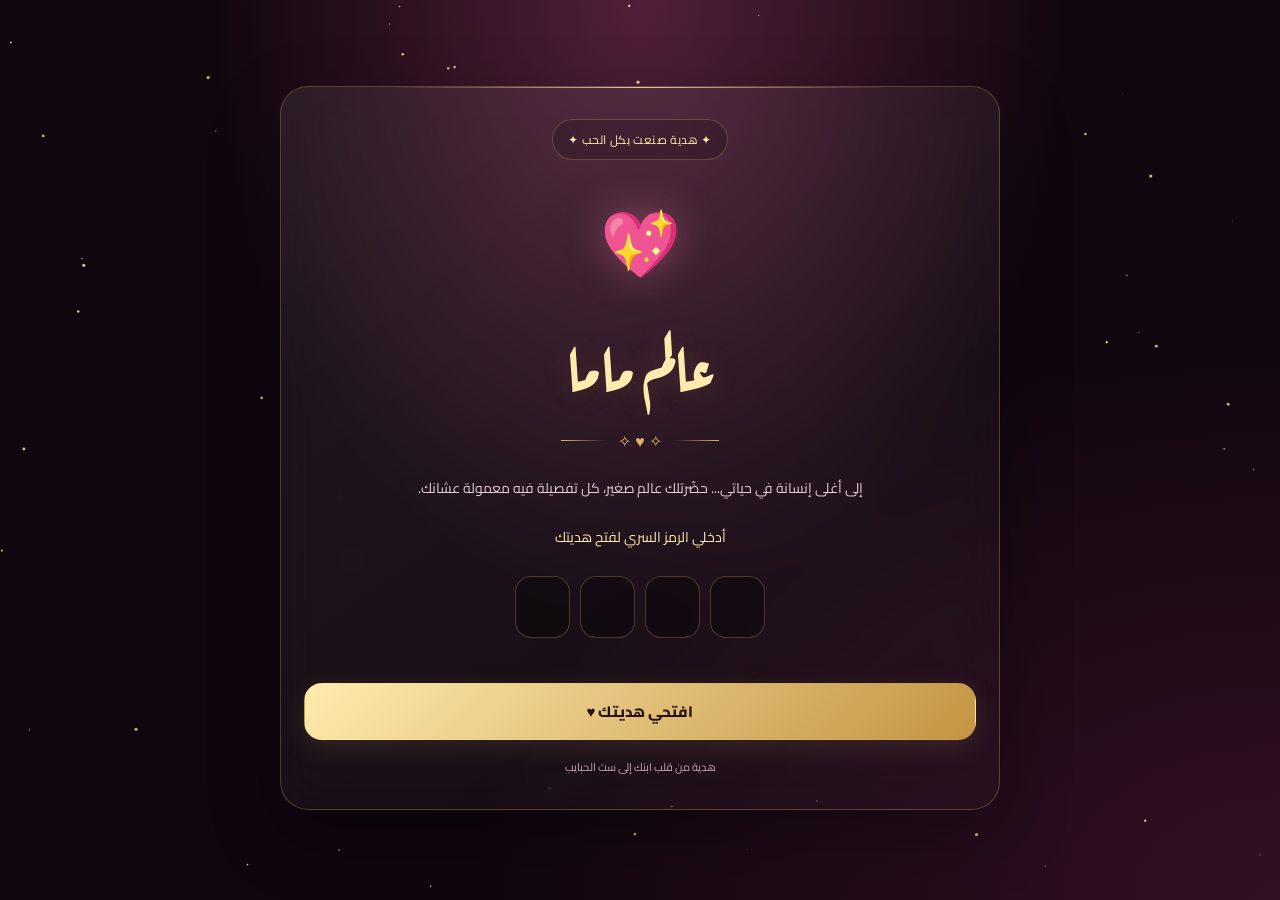
==== commit 6cfa0af1: "Update print statement from 'Hello' to 'Goodbye'" ====
--- a/index.html
+++ b/index.html
@@ -2,10 +2,9 @@
 <html lang="ar" dir="rtl">
 <head>
 <meta charset="UTF-8">
-<meta name="viewport" content="width=device-width, initial-scale=1.0, viewport-fit=cover">
-<meta name="theme-color" content="#12050f">
-<meta name="description" content="هدية من القلب إلى أغلى أم في الدنيا ❤️">
-<title>عالم ماما ❤️</title>
+<meta name="viewport" content="width=device-width,initial-scale=1,viewport-fit=cover">
+<meta name="theme-color" content="#10060e">
+<title>عالم ماما | هدية من القلب ❤️</title>
 
 <link rel="preconnect" href="https://fonts.googleapis.com">
 <link rel="preconnect" href="https://fonts.gstatic.com" crossorigin>
@@ -13,35 +12,39 @@
 
 <style>
 :root {
-    --bg: #12050f;
-    --bg2: #330c24;
-    --gold: #dfb76c;
-    --gold-light: #fbe698;
-    --rose: #e65c87;
-    --pink: #ff8fab;
+    --bg: #10060e;
+    --wine: #3d1028;
+    --wine2: #6f1f46;
+    --gold: #d9b46a;
+    --gold2: #ffebad;
+    --pink: #ff86ad;
+    --text: #fff3f6;
     --glass: rgba(255,255,255,.055);
-    --border: rgba(223,183,108,.3);
-    --white: #fdf0f5;
+    --border: rgba(217,180,106,.28);
 }
 
 * {
+    box-sizing: border-box;
     margin: 0;
     padding: 0;
-    box-sizing: border-box;
     -webkit-tap-highlight-color: transparent;
 }
 
-html, body {
-    width: 100%;
+html {
     min-height: 100%;
-    font-family: 'Cairo', sans-serif;
-    color: var(--white);
-    background: radial-gradient(circle at top, var(--bg2), var(--bg));
+    scroll-behavior: smooth;
 }
 
 body {
+    min-height: 100vh;
     min-height: 100dvh;
     overflow-x: hidden;
+    color: var(--text);
+    font-family: Cairo, sans-serif;
+    background:
+        radial-gradient(ellipse at 50% 0%, #512039 0%, transparent 48%),
+        radial-gradient(ellipse at 100% 100%, #321024 0%, transparent 45%),
+        var(--bg);
 }
 
 button, input {
@@ -49,54 +52,58 @@
 }
 
 button {
+    cursor: pointer;
     touch-action: manipulation;
 }
 
-#physics-canvas {
+button:focus-visible,
+input:focus-visible {
+    outline: 2px solid var(--gold2);
+    outline-offset: 4px;
+}
+
+#stars {
     position: fixed;
     inset: 0;
     width: 100%;
     height: 100%;
+    z-index: 0;
     pointer-events: none;
-    z-index: 1;
 }
 
 .app {
     position: relative;
-    z-index: 2;
+    z-index: 1;
+    min-height: 100vh;
     min-height: 100dvh;
 }
 
 .scene {
     display: none;
-    width: 100%;
+    min-height: 100vh;
     min-height: 100dvh;
-    padding: max(25px, env(safe-area-inset-top))
-             15px
-             max(30px, env(safe-area-inset-bottom));
+    padding: max(28px,env(safe-area-inset-top))
+             16px
+             max(32px,env(safe-area-inset-bottom));
     align-items: center;
     justify-content: center;
-    animation: sceneIn .65s ease both;
 }
 
 .scene.active {
     display: flex;
-}
-
-.scene-inner {
+    animation: appear .7s ease both;
+}
+
+.inner {
     width: 100%;
-    max-width: 760px;
+    max-width: 720px;
     margin: auto;
-    display: flex;
-    flex-direction: column;
-    align-items: center;
-    gap: 20px;
-}
-
-@keyframes sceneIn {
+}
+
+@keyframes appear {
     from {
         opacity: 0;
-        transform: translateY(18px);
+        transform: translateY(16px);
     }
     to {
         opacity: 1;
@@ -104,76 +111,170 @@
     }
 }
 
-.glass {
-    width: 100%;
-    padding: 35px 25px;
+.eyebrow {
+    display: inline-flex;
+    align-items: center;
+    gap: 8px;
+    padding: 8px 15px;
+    border: 1px solid var(--border);
+    border-radius: 40px;
+    color: var(--gold2);
+    background: rgba(0,0,0,.18);
+    font-size: 12px;
+    letter-spacing: .4px;
+}
+
+.card {
+    position: relative;
+    padding: 32px 23px;
     border: 1px solid var(--border);
     border-radius: 28px;
-    background: var(--glass);
-    backdrop-filter: blur(16px);
-    -webkit-backdrop-filter: blur(16px);
-    box-shadow: 0 20px 55px rgba(0,0,0,.3);
+    background: linear-gradient(
+        145deg,
+        rgba(255,255,255,.075),
+        rgba(255,255,255,.018)
+    );
+    box-shadow: 0 25px 70px rgba(0,0,0,.3);
+    backdrop-filter: blur(18px);
+    -webkit-backdrop-filter: blur(18px);
+    overflow: hidden;
+}
+
+.card::before {
+    content: "";
+    position: absolute;
+    top: 0;
+    right: 15%;
+    width: 70%;
+    height: 1px;
+    background: linear-gradient(90deg,transparent,var(--gold2),transparent);
+    opacity: .8;
+}
+
+.heading {
+    font-family: "Aref Ruqaa",serif;
+    font-size: clamp(40px,10vw,66px);
+    line-height: 1.45;
+    color: var(--gold2);
     text-align: center;
-}
-
-.title {
-    font-family: 'Aref Ruqaa', serif;
-    color: var(--gold-light);
-    font-size: clamp(2.2rem, 8vw, 3.5rem);
-    line-height: 1.5;
-    text-align: center;
-    text-shadow: 0 0 20px rgba(223,183,108,.2);
+    text-shadow: 0 0 30px rgba(217,180,106,.18);
 }
 
 .subtitle {
-    color: #e8d0d8;
-    font-size: 15px;
+    max-width: 480px;
+    margin: 10px auto 22px;
+    color: #e5cdd8;
+    font-size: 14px;
     line-height: 2;
     text-align: center;
 }
 
-.heart-icon {
+.ornament {
+    display: flex;
+    align-items: center;
+    justify-content: center;
+    gap: 12px;
+    margin: 18px auto;
+    color: var(--gold);
+}
+
+.ornament::before,
+.ornament::after {
+    content: "";
+    width: 45px;
+    height: 1px;
+    background: linear-gradient(90deg,transparent,var(--gold));
+}
+
+.ornament::after {
+    transform: rotate(180deg);
+}
+
+.big-heart {
     font-size: 65px;
-    margin-bottom: 10px;
-    filter: drop-shadow(0 0 15px var(--rose));
-    animation: heartbeat 1.5s infinite;
+    display: inline-block;
+    filter: drop-shadow(0 0 20px rgba(255,134,173,.35));
+    animation: heartbeat 2s infinite;
 }
 
 @keyframes heartbeat {
-    50% { transform: scale(1.12); }
-}
-
-.password {
+    50% { transform: scale(1.09); }
+}
+
+.btn {
+    width: 100%;
+    min-height: 53px;
+    padding: 13px 20px;
+    border: 1px solid transparent;
+    border-radius: 18px;
+    color: #25100e;
+    background: linear-gradient(135deg,var(--gold2),#c39443);
+    font-weight: 800;
+    font-size: 15px;
+    box-shadow: 0 8px 28px rgba(217,180,106,.13);
+    transition: transform .2s,filter .2s;
+}
+
+.btn:active {
+    transform: scale(.98);
+}
+
+.btn.secondary {
+    color: var(--gold2);
+    border-color: var(--border);
+    background: rgba(255,255,255,.035);
+    box-shadow: none;
+}
+
+.btn-row {
+    display: flex;
+    gap: 12px;
+    margin-top: 20px;
+}
+
+.btn-row > * {
+    flex: 1;
+    min-width: 0;
+}
+
+.small-note {
+    margin-top: 17px;
+    color: #c5a9b7;
+    text-align: center;
+    font-size: 11px;
+}
+
+/* شاشة الدخول */
+
+.login {
+    text-align: center;
+}
+
+.passcode {
     display: flex;
     justify-content: center;
-    gap: 9px;
+    gap: 10px;
     direction: ltr;
-    margin: 25px 0;
-}
-
-.password input {
-    width: min(16vw, 58px);
+    margin: 26px 0 12px;
+}
+
+.passcode input {
+    width: 55px;
     height: 62px;
-    border: 2px solid var(--border);
-    border-radius: 14px;
-    background: rgba(0,0,0,.35);
-    color: var(--gold-light);
+    border: 1px solid var(--border);
+    border-radius: 16px;
+    background: rgba(0,0,0,.3);
+    color: var(--gold2);
+    font-size: 25px;
+    font-weight: 800;
     text-align: center;
-    font-size: 26px;
-    font-weight: 800;
-    outline: none;
-    caret-color: var(--gold);
-}
-
-.password input:focus {
-    border-color: var(--gold);
-    box-shadow: 0 0 18px rgba(223,183,108,.25);
 }
 
 .error {
-    min-height: 28px;
-    color: #ff8095;
-    font-size: 14px;
+    min-height: 25px;
+    margin-bottom: 8px;
+    color: #ff91a9;
+    font-size: 13px;
     visibility: hidden;
 }
 
@@ -181,170 +282,165 @@
     visibility: visible;
 }
 
-.btn {
-    display: inline-flex;
+/* مشغل الموسيقى */
+
+.music-box {
+    margin-top: 24px;
+    padding: 16px;
+    border: 1px solid var(--border);
+    border-radius: 22px;
+    background: rgba(0,0,0,.19);
+}
+
+.music-header {
+    display: flex;
     align-items: center;
-    justify-content: center;
-    gap: 8px;
-    width: 100%;
-    min-height: 52px;
-    padding: 12px 22px;
-    border: 0;
-    border-radius: 35px;
-    background: linear-gradient(135deg, var(--gold-light), #bd8a32);
-    color: #240c19;
-    font-size: 16px;
-    font-weight: 800;
-    cursor: pointer;
-    box-shadow: 0 5px 25px rgba(223,183,108,.18);
-    transition: transform .2s;
-}
-
-.btn:active {
-    transform: scale(.97);
-}
-
-.btn.secondary {
-    background: rgba(0,0,0,.2);
-    border: 1px solid var(--gold);
-    color: var(--gold-light);
-    box-shadow: none;
-}
-
-.controls {
-    display: flex;
-    gap: 12px;
-    width: 100%;
-    margin-top: 10px;
-}
-
-.controls > * {
+    gap: 13px;
+    margin-bottom: 15px;
+    text-align: right;
+}
+
+.album {
+    flex-shrink: 0;
+    width: 58px;
+    height: 58px;
+    display: grid;
+    place-items: center;
+    border: 1px solid rgba(255,235,173,.5);
+    border-radius: 17px;
+    background: linear-gradient(135deg,#6f1f46,#200b1c);
+    font-size: 27px;
+}
+
+.music-info {
     flex: 1;
     min-width: 0;
 }
 
-/* مشغل الموسيقى */
-
-.music {
-    position: fixed;
-    top: max(12px, env(safe-area-inset-top));
-    left: 12px;
-    z-index: 20;
-    display: none;
-    align-items: center;
-    gap: 10px;
-    padding: 7px 14px 7px 7px;
+.music-info h3 {
+    color: var(--gold2);
+    font-size: 15px;
+    margin-bottom: 3px;
+}
+
+.music-info p {
+    color: #c9b1bf;
+    font-size: 12px;
+}
+
+.music-status {
+    color: var(--gold);
+    font-size: 11px;
+    margin-bottom: 10px;
+    line-height: 1.8;
+}
+
+.video-frame {
+    width: 100%;
+    aspect-ratio: 16/9;
+    overflow: hidden;
+    border-radius: 14px;
+    background: #080408;
+    border: 1px solid rgba(255,255,255,.09);
+}
+
+.video-frame iframe {
+    display: block;
+    width: 100%;
+    height: 100%;
+    border: 0;
+}
+
+.music-link {
+    display: block;
+    margin-top: 12px;
+    padding: 12px;
     border: 1px solid var(--border);
-    border-radius: 35px;
-    background: rgba(18,5,15,.92);
-    color: var(--gold-light);
+    border-radius: 14px;
+    color: var(--gold2);
+    text-decoration: none;
+    text-align: center;
+    font-size: 13px;
+    background: rgba(255,255,255,.025);
+}
+
+/* الظرف */
+
+.envelope-area {
+    margin: 35px auto 20px;
+    width: min(330px,86vw);
+    height: 220px;
+    perspective: 1000px;
     cursor: pointer;
 }
-
-.music.show {
-    display: flex;
-}
-
-.vinyl {
-    width: 36px;
-    height: 36px;
-    border: 2px solid var(--gold);
-    border-radius: 50%;
-    background: repeating-radial-gradient(#111 0 3px, #292029 4px 6px);
-    position: relative;
-}
-
-.vinyl::after {
-    content: '';
-    position: absolute;
-    width: 10px;
-    height: 10px;
-    top: 50%;
-    left: 50%;
-    transform: translate(-50%,-50%);
-    border-radius: 50%;
-    background: var(--rose);
-}
-
-.vinyl.playing {
-    animation: spin 3s linear infinite;
-}
-
-@keyframes spin {
-    to { transform: rotate(360deg); }
-}
-
-/* الظرف */
 
 .envelope {
     position: relative;
-    width: min(330px, 88vw);
-    height: 220px;
-    margin: 30px auto 10px;
-    cursor: pointer;
-    perspective: 900px;
+    width: 100%;
+    height: 100%;
 }
 
 .env-back {
     position: absolute;
     inset: 0;
     border-radius: 12px;
-    background: linear-gradient(135deg, #9a2b4a, #701c34);
-    box-shadow: 0 20px 40px #0005;
-}
-
-.env-letter {
+    background: linear-gradient(135deg,#8b3157,#401329);
+    box-shadow: 0 25px 55px #0006;
+}
+
+.env-paper {
     position: absolute;
     z-index: 1;
-    bottom: 5px;
     left: 10px;
     right: 10px;
-    height: 195px;
-    padding: 18px;
-    border-radius: 8px;
-    background: linear-gradient(#fffdf8, #f0e4c8);
-    color: #701c34;
+    bottom: 5px;
+    height: 190px;
     display: flex;
     flex-direction: column;
     align-items: center;
     justify-content: center;
+    padding: 15px;
+    border-radius: 8px;
+    color: #58203b;
+    background: linear-gradient(#fffdf7,#f0e1c1);
     transition: transform 1s ease;
 }
 
 .env-front {
     position: absolute;
+    z-index: 2;
     inset: 0;
-    z-index: 2;
     border-radius: 12px;
-    background: linear-gradient(135deg, #e65c87, #b83359);
-    clip-path: polygon(0 0,50% 53%,100% 0,100% 100%,0 100%);
+    background: linear-gradient(135deg,#ed77a0,#a72f60);
+    clip-path: polygon(0 0,50% 55%,100% 0,100% 100%,0 100%);
 }
 
 .env-flap {
     position: absolute;
+    z-index: 3;
     inset: 0;
-    z-index: 3;
     border-radius: 12px;
-    background: linear-gradient(135deg, #ff8dae, #e65c87);
+    background: linear-gradient(135deg,#ffb0c8,#db5886);
     clip-path: polygon(0 0,100% 0,50% 60%);
-    transform-origin: top center;
+    transform-origin: top;
     transition: transform .8s ease;
 }
 
 .env-seal {
     position: absolute;
     z-index: 4;
+    left: 50%;
     top: 55%;
-    left: 50%;
     transform: translate(-50%,-50%);
+    display: grid;
+    place-items: center;
     width: 48px;
     height: 48px;
     border-radius: 50%;
-    display: grid;
-    place-items: center;
-    background: var(--gold-light);
-    color: #4a152d;
+    background: radial-gradient(circle,var(--gold2),var(--gold));
+    color: #49152f;
     font-size: 24px;
+    box-shadow: 0 5px 18px #0005;
     transition: opacity .3s;
 }
 
@@ -356,41 +452,30 @@
     opacity: 0;
 }
 
-.envelope.open .env-letter {
+.envelope.open .env-paper {
     transform: translateY(-115px);
 }
 
-.instruction {
-    color: var(--gold-light);
-    animation: pulse 2s infinite;
-}
-
-@keyframes pulse {
+.hint {
+    color: var(--gold2);
+    text-align: center;
+    font-size: 13px;
+    animation: blink 2s infinite;
+}
+
+@keyframes blink {
     50% { opacity: .5; }
 }
 
 /* الرسالة */
 
-.message-board {
-    position: relative;
-    width: 100%;
-    padding: 30px 22px;
-    border: 1px solid var(--border);
-    border-radius: 25px;
-    background: rgba(255,255,255,.045);
-    box-shadow: 0 20px 50px #0003;
-}
-
-.message-text {
-    position: relative;
-    z-index: 1;
-    font-family: 'Amiri', serif;
-    font-size: clamp(20px, 5vw, 29px);
-    line-height: 2;
-    color: #fffaf0;
+.message {
+    font-family: Amiri,serif;
+    font-size: clamp(20px,5vw,28px);
+    line-height: 2.05;
+    white-space: pre-wrap;
     overflow-wrap: anywhere;
-    white-space: pre-wrap;
-    text-align: right;
+    min-height: 150px;
 }
 
 .cursor {
@@ -400,38 +485,33 @@
     margin-right: 3px;
     background: var(--gold);
     vertical-align: middle;
-    animation: blink .8s step-end infinite;
-}
-
-@keyframes blink {
-    50% { opacity: 0; }
+    animation: blink .7s infinite;
 }
 
 /* الذكريات */
 
 .timeline {
-    width: 100%;
     position: relative;
-    padding: 10px 0;
+    padding: 12px 0;
 }
 
 .timeline::before {
-    content: '';
+    content: "";
     position: absolute;
-    right: 20px;
+    right: 19px;
     top: 0;
     bottom: 0;
     width: 2px;
-    background: linear-gradient(transparent, var(--gold), transparent);
+    background: linear-gradient(transparent,var(--gold),transparent);
 }
 
 .memory {
     position: relative;
-    padding-right: 52px;
-    margin-bottom: 24px;
+    padding-right: 51px;
+    margin-bottom: 22px;
     opacity: 0;
-    transform: translateX(15px);
-    transition: .7s ease;
+    transform: translateX(12px);
+    transition: .65s ease;
 }
 
 .memory.visible {
@@ -441,167 +521,155 @@
 
 .dot {
     position: absolute;
-    right: 4px;
+    right: 3px;
     top: 12px;
     width: 34px;
     height: 34px;
     display: grid;
     place-items: center;
-    border: 2px solid var(--gold);
+    border: 1px solid var(--gold);
     border-radius: 50%;
-    background: var(--bg);
+    background: #271020;
 }
 
 .memory-card {
-    padding: 18px;
+    padding: 19px;
     border: 1px solid var(--border);
-    border-radius: 18px;
+    border-radius: 19px;
     background: var(--glass);
-    text-align: right;
 }
 
 .memory-card h3 {
+    color: var(--gold2);
+    font: 700 25px "Aref Ruqaa",serif;
     margin-bottom: 8px;
-    color: var(--gold-light);
-    font-family: 'Aref Ruqaa', serif;
-    font-size: 23px;
 }
 
 .memory-card p {
-    font-family: 'Amiri', serif;
-    font-size: 18px;
-    line-height: 1.9;
+    font: 18px/1.95 Amiri,serif;
+    color: #f9eaf0;
 }
 
 /* الأمنيات */
 
 .lanterns {
-    display: flex;
-    justify-content: center;
-    gap: 14px;
-    width: 100%;
-    margin: 15px 0;
+    display: grid;
+    grid-template-columns: repeat(3,minmax(0,1fr));
+    gap: 10px;
+    margin: 24px 0;
 }
 
 .lantern {
-    flex: 1;
-    max-width: 115px;
-    min-height: 130px;
-    padding: 15px 5px;
-    display: flex;
-    flex-direction: column;
-    align-items: center;
-    justify-content: center;
-    gap: 12px;
+    min-height: 135px;
+    padding: 12px 5px;
     border: 1px solid var(--border);
-    border-radius: 45px 45px 15px 15px;
-    background: var(--glass);
-    color: var(--gold-light);
-    cursor: pointer;
+    border-radius: 50px 50px 18px 18px;
+    color: var(--gold2);
+    background: linear-gradient(180deg,rgba(255,255,255,.08),rgba(255,255,255,.015));
+    font-size: 12px;
+    line-height: 1.8;
     animation: float 3s ease-in-out infinite;
 }
 
-.lantern:nth-child(2) { animation-delay: .5s; }
-.lantern:nth-child(3) { animation-delay: 1s; }
+.lantern:nth-child(2) {
+    animation-delay: .6s;
+}
+
+.lantern:nth-child(3) {
+    animation-delay: 1.2s;
+}
 
 .flame {
+    display: block;
     width: 22px;
     height: 30px;
+    margin: 0 auto 12px;
     border-radius: 50% 50% 25% 25%;
-    background: #ffca60;
-    box-shadow: 0 0 18px #ffb300;
-    animation: flicker .7s infinite alternate;
+    background: #ffce70;
+    box-shadow: 0 0 25px #ffb53f;
+    animation: heartbeat 1.5s infinite;
 }
 
 @keyframes float {
-    50% { transform: translateY(-8px); }
-}
-
-@keyframes flicker {
-    to { transform: scale(1.15); opacity: .7; }
-}
+    50% { transform: translateY(-7px); }
+}
+
+/* النافذة */
 
 .modal {
     position: fixed;
+    z-index: 20;
     inset: 0;
-    z-index: 30;
     display: none;
     align-items: center;
     justify-content: center;
     padding: 20px;
-    background: rgba(0,0,0,.7);
+    background: rgba(0,0,0,.75);
 }
 
 .modal.active {
     display: flex;
+    animation: appear .25s ease;
 }
 
 .modal-card {
     width: 100%;
     max-width: 420px;
-    padding: 30px 22px;
-    border: 2px solid var(--gold);
+    padding: 28px 22px;
+    border: 1px solid var(--gold);
     border-radius: 25px;
-    background: linear-gradient(135deg,#4a152d,#1a0b16);
+    background: linear-gradient(145deg,#54203d,#180a14);
     text-align: center;
-    animation: sceneIn .3s ease;
 }
 
 .modal-card h3 {
-    color: var(--gold-light);
-    font-family: 'Aref Ruqaa', serif;
-    font-size: 27px;
-    margin-bottom: 15px;
+    color: var(--gold2);
+    font: 700 29px "Aref Ruqaa",serif;
+    margin-bottom: 14px;
 }
 
 .modal-card p {
-    font-family: 'Amiri', serif;
-    font-size: 21px;
-    line-height: 2;
+    font: 21px/2 Amiri,serif;
     margin-bottom: 20px;
 }
 
 /* النهاية */
 
 .finale-title {
-    font-family: 'Aref Ruqaa', serif;
-    font-size: clamp(2.4rem, 9vw, 4.5rem);
-    color: var(--gold-light);
-    line-height: 1.5;
+    font: 700 clamp(38px,9vw,62px)/1.5 "Aref Ruqaa",serif;
+    color: var(--gold2);
 }
 
 .finale-text {
-    font-family: 'Amiri', serif;
-    font-size: clamp(21px, 5vw, 27px);
-    line-height: 2;
-    margin-top: 15px;
+    font: 22px/2 Amiri,serif;
+    margin-top: 17px;
 }
 
 .signature {
     margin-top: 25px;
     padding-top: 20px;
     border-top: 1px solid var(--border);
+    color: #d7bfc9;
 }
 
 .signature strong {
     display: block;
-    margin-top: 8px;
-    font-family: 'Aref Ruqaa', serif;
-    font-size: clamp(25px, 7vw, 38px);
+    margin-top: 9px;
     color: var(--pink);
-}
-
-@media (max-width: 420px) {
-    .glass { padding: 28px 16px; }
-    .controls { flex-direction: column; }
-    .password { gap: 7px; }
-    .password input { height: 55px; }
-    .lanterns { gap: 8px; }
-    .lantern { min-height: 115px; font-size: 13px; }
-}
-
-@media (prefers-reduced-motion: reduce) {
-    *, *::before, *::after {
+    font: 700 clamp(27px,7vw,39px) "Aref Ruqaa",serif;
+}
+
+@media(max-width:420px) {
+    .card { padding: 27px 17px; }
+    .passcode { gap: 7px; }
+    .passcode input { width: 48px; height: 56px; }
+    .btn-row { flex-direction: column; }
+    .lanterns { gap: 7px; }
+    .lantern { font-size: 11px; min-height: 120px; }
+}
+
+@media(prefers-reduced-motion:reduce) {
+    *,*::before,*::after {
         animation-duration: .01ms !important;
         animation-iteration-count: 1 !important;
         scroll-behavior: auto !important;
@@ -612,249 +680,430 @@
 
 <body>
 
-<canvas id="physics-canvas" aria-hidden="true"></canvas>
-
-<!-- مشغل الموسيقى -->
-<div id="yt-player-container"
-     style="position:fixed;left:-500px;top:0;width:200px;height:200px;overflow:hidden"
-     aria-hidden="true"></div>
-
-<button class="music" id="music-widget" type="button"
-        onclick="toggleMusic()" aria-label="تشغيل أو إيقاف الموسيقى">
-    <span class="vinyl" id="vinyl"></span>
-    <span id="music-status">تشغيل الموسيقى ♫</span>
+<canvas id="stars" aria-hidden="true"></canvas>
+
+<main class="app">
+
+<!-- 1: الدخول -->
+
+<section class="scene active" id="lock">
+<div class="inner">
+<div class="card login">
+
+<div class="eyebrow">✦ هدية صنعت بكل الحب ✦</div>
+
+<div style="margin:22px 0 8px">
+<span class="big-heart">💖</span>
+</div>
+
+<h1 class="heading">عالم ماما</h1>
+
+<div class="ornament">✧ ♥ ✧</div>
+
+<p class="subtitle">
+إلى أغلى إنسانة في حياتي...
+حضّرتلك عالم صغير، كل تفصيلة فيه معمولة عشانك.
+</p>
+
+<p style="color:var(--gold2);font-size:14px">
+أدخلي الرمز السري لفتح هديتك
+</p>
+
+<div class="passcode" id="passcode">
+<input inputmode="numeric" maxlength="1" aria-label="الرقم الأول">
+<input inputmode="numeric" maxlength="1" aria-label="الرقم الثاني">
+<input inputmode="numeric" maxlength="1" aria-label="الرقم الثالث">
+<input inputmode="numeric" maxlength="1" aria-label="الرقم الرابع">
+</div>
+
+<p class="error" id="error">الرمز مش صحيح، حاولي تاني يا ماما ❤️</p>
+
+<button class="btn" onclick="checkCode()">افتحي هديتك ♥</button>
+
+<p class="small-note">هدية من قلب ابنك إلى ست الحبايب</p>
+</div>
+</div>
+</section>
+
+<!-- 2: الموسيقى والظرف -->
+
+<section class="scene" id="welcome">
+<div class="inner">
+
+<div style="text-align:center">
+<div class="eyebrow">رسالة خاصة ليكي</div>
+<h2 class="heading" style="margin-top:15px">يا ست الحبايب</h2>
+<p class="subtitle">
+قبل ما تفتحي الرسالة، فيه أغنية جميلة مستنياكي ❤️
+</p>
+</div>
+
+<div class="card">
+
+<div class="music-box">
+<div class="music-header">
+<div class="album">🎵</div>
+<div class="music-info">
+<h3>أمي جنة</h3>
+<p>حسين الجسمي · أغنية من القلب</p>
+</div>
+</div>
+
+<p class="music-status" id="music-status">
+اضغطي على الفيديو لتشغيل الأغنية.
+</p>
+
+<div class="video-frame">
+<iframe
+src="https://www.youtube-nocookie.com/embed/dQN4wPPSU6c?playsinline=1&rel=0"
+title="أغنية أمي جنة - حسين الجسمي"
+loading="lazy"
+allow="accelerometer; autoplay; clipboard-write; encrypted-media; gyroscope; picture-in-picture; web-share"
+referrerpolicy="strict-origin-when-cross-origin"
+allowfullscreen>
+</iframe>
+</div>
+
+<a class="music-link"
+href="https://www.youtube.com/watch?v=dQN4wPPSU6c"
+target="_blank"
+rel="noopener noreferrer">
+▶ لو الأغنية مش شغالة، افتحيها على يوتيوب
+</a>
+</div>
+
+<div class="ornament">♥</div>
+
+<h3 style="text-align:center;color:var(--gold2);font-family:'Aref Ruqaa';font-size:30px">
+رسالة مستنياكي
+</h3>
+
+<p class="subtitle">كل اللي عليكي تضغطي على الظرف وتفتحيه.</p>
+
+<div class="envelope-area" onclick="openEnvelope()">
+<div class="envelope" id="envelope">
+<div class="env-back"></div>
+
+<div class="env-paper">
+<span style="font-size:32px">♥</span>
+<h3 style="font:700 25px 'Aref Ruqaa'">إلى ست الحبايب</h3>
+<p style="margin-top:10px;font-size:12px">بكل الحب من ابنك ❤️</p>
+</div>
+
+<div class="env-front"></div>
+<div class="env-flap"></div>
+<div class="env-seal">♥</div>
+</div>
+</div>
+
+<p class="hint" id="hint">اضغطي على الظرف لفتح الرسالة ✨</p>
+</div>
+</div>
+</section>
+
+<!-- 3: الرسالة -->
+
+<section class="scene" id="letter">
+<div class="inner">
+<div class="eyebrow">من قلبي لقلبك ❤️</div>
+<h2 class="heading" style="margin:14px 0">يا أمي الحبيبة</h2>
+
+<div class="card">
+<div class="message" id="message"></div><span class="cursor" id="cursor"></span>
+</div>
+
+<div class="btn-row">
+<button class="btn secondary" onclick="replayLetter()">إعادة القراءة ↺</button>
+<button class="btn" onclick="navigate('memories')">ذكرياتنا الجميلة ←</button>
+</div>
+</div>
+</section>
+
+<!-- 4: الذكريات -->
+
+<section class="scene" id="memories">
+<div class="inner">
+<div class="eyebrow">حكاية حب عمرها سنين</div>
+<h2 class="heading" style="margin:14px 0 25px">ذكريات من قلبي</h2>
+
+<div class="timeline">
+
+<div class="memory">
+<div class="dot">🍼</div>
+<div class="memory-card">
+<h3>أول الحكاية</h3>
+<p>
+من أول يوم في عمري، وإنتِ نعمة ربنا اللي محاوطاني.
+حضنك أمان، ودعوتك نور، وحبك حاجة مفيش كلام يوفيها حقها.
+</p>
+</div>
+</div>
+
+<div class="memory">
+<div class="dot">🌷</div>
+<div class="memory-card">
+<h3>كل تعبك عشاني</h3>
+<p>
+شكرًا على كل مرة تعبتي فيها عشان أكون بخير،
+وعلى كل مرة شجعتيني فيها، وعلى كل خوف خبّيتيه عشان تطمنيني.
+</p>
+</div>
+</div>
+
+<div class="memory">
+<div class="dot">⭐</div>
+<div class="memory-card">
+<h3>حلمي ليكي</h3>
+<p>
+نفسي الأيام الجاية تكون أجمل أيام عمرك،
+ونفسي تشوفي فيا كل حاجة تفرح قلبك،
+وأقدر أردلك ولو جزء بسيط من جميلك.
+</p>
+</div>
+</div>
+
+</div>
+
+<div class="btn-row">
+<button class="btn secondary" onclick="navigate('letter')">الرسالة السابقة</button>
+<button class="btn" onclick="navigate('wishes')">أمنياتي ليكي ←</button>
+</div>
+</div>
+</section>
+
+<!-- 5: الأمنيات -->
+
+<section class="scene" id="wishes">
+<div class="inner">
+<div class="eyebrow">ثلاث أمنيات من القلب</div>
+<h2 class="heading" style="margin-top:15px">أمنياتي ليكي</h2>
+
+<p class="subtitle">اختاري فانوس وافتحي الأمنية اللي جواه ✨</p>
+
+<div class="lanterns">
+<button class="lantern" onclick="showWish(0)">
+<span class="flame"></span>
+الصحة والعافية
 </button>
 
-<main class="app">
-
-<!-- الشاشة الأولى -->
-<section id="scene-lock" class="scene active">
-    <div class="scene-inner">
-        <div class="glass">
-            <div class="heart-icon">💖</div>
-            <h1 class="title">عالم ماما</h1>
-            <p class="subtitle">
-                فيه هدية صغيرة مستخبية ليكي يا أغلى الناس ❤️
-                <br>
-                أدخلي الرمز السري عشان تفتحي عالمك الجميل.
-            </p>
-
-            <div class="password" id="pass-inputs">
-                <input aria-label="الرقم الأول" inputmode="numeric" type="text" maxlength="1" autocomplete="off">
-                <input aria-label="الرقم الثاني" inputmode="numeric" type="text" maxlength="1" autocomplete="off">
-                <input aria-label="الرقم الثالث" inputmode="numeric" type="text" maxlength="1" autocomplete="off">
-                <input aria-label="الرقم الرابع" inputmode="numeric" type="text" maxlength="1" autocomplete="off">
-            </div>
-
-            <p id="error-msg" class="error" role="alert">
-                الرمز مش صحيح، حاولي مرة تانية ❤️
-            </p>
-
-            <button class="btn" onclick="verifyPassword()">
-                افتحي هديتك 🗝️
-            </button>
-
-            <p class="subtitle" style="margin-top:18px;margin-bottom:0;font-size:12px">
-                هدية بسيطة لأغلى أم في الدنيا
-            </p>
-        </div>
-    </div>
+<button class="lantern" onclick="showWish(1)">
+<span class="flame"></span>
+راحة البال
+</button>
+
+<button class="lantern" onclick="showWish(2)">
+<span class="flame"></span>
+الفرحة والرضا
+</button>
+</div>
+
+<div class="card">
+<p style="font:24px 'Aref Ruqaa';color:var(--gold2);text-align:center">
+يا رب كل أيامك تكون عيد ❤️
+</p>
+<p class="subtitle" style="margin-bottom:0">
+ربنا يحفظك ويبارك في عمرك ويفرح قلبك دايمًا.
+</p>
+</div>
+
+<button class="btn" style="margin-top:20px" onclick="navigate('finale')">
+افتحي آخر مفاجأة 🎉
+</button>
+
+<button class="btn secondary" style="margin-top:12px" onclick="navigate('memories')">
+الرجوع للذكريات
+</button>
+</div>
 </section>
 
-<!-- الشاشة الثانية -->
-<section id="scene-envelope" class="scene">
-    <div class="scene-inner">
-        <h2 class="title">رسالة من القلب</h2>
-        <p class="subtitle">كل اللي عليكي تضغطي على الظرف ❤️</p>
-
-        <div class="envelope" id="envelope-elem" onclick="openEnvelope()">
-            <div class="env-back"></div>
-
-            <div class="env-letter">
-                <div style="font-size:32px;color:#c7406a">♥</div>
-                <h3 style="font-family:'Aref Ruqaa',serif;font-size:25px">
-                    إلى ست الحبايب
-                </h3>
-                <p style="margin-top:12px;font-size:13px">
-                    بكل الحب ❤️
-                </p>
-            </div>
-
-            <div class="env-front"></div>
-            <div class="env-flap"></div>
-            <div class="env-seal">♥</div>
-        </div>
-
-        <p class="instruction" id="env-instruction">اضغطي هنا وافتحي رسالتك ♡</p>
-    </div>
+<!-- 6: النهاية -->
+
+<section class="scene" id="finale">
+<div class="inner">
+<div class="card" style="text-align:center">
+
+<div style="font-size:53px;margin-bottom:12px">🎂💖✨</div>
+
+<div class="eyebrow">أغلى أم في الدنيا</div>
+
+<h1 class="finale-title" style="margin-top:17px">
+كل سنة وإنتِ طيبة يا أمي
+</h1>
+
+<div class="ornament">♥</div>
+
+<p class="finale-text">
+يا رب أشوف ضحكتك دايمًا،
+وقلبك مرتاح ومبسوط.
+<br><br>
+ربنا يديكي الصحة والعافية،
+ويباركلي في عمرك،
+ويقدرني أعوضك عن كل تعبك،
+وأكون دايمًا سبب في فرحتك.
+<br><br>
+إنتِ مش بس أمي...
+إنتِ أجمل نعمة في حياتي،
+وأغلى هدية ربنا رزقني بيها.
+</p>
+
+<div class="signature">
+<p>بكل الحب، من ابنك</p>
+<strong>يوسف سعيد حامد ❤️</strong>
+</div>
+
+<button class="btn" style="margin-top:25px" onclick="restartGift()">
+نبدأ الرحلة من الأول ↺
+</button>
+
+<button class="btn secondary" style="margin-top:12px" onclick="navigate('welcome')">
+الرجوع للأغنية والرسالة
+</button>
+
+</div>
+</div>
 </section>
 
-<!-- الشاشة الثالثة -->
-<section id="scene-message" class="scene">
-    <div class="scene-inner">
-        <h2 class="title">كلام من قلبي ليكي</h2>
-
-        <div class="message-board">
-            <div class="message-text" id="typed-text"></div>
-            <span class="cursor" id="text-cursor"></span>
-        </div>
-
-        <div class="controls">
-            <button class="btn secondary" onclick="replayMessage()">
-                إعادة القراءة ↺
-            </button>
-            <button class="btn" onclick="goToScene('scene-timeline')">
-                الذكريات الجميلة ➜
-            </button>
-        </div>
-    </div>
-</section>
-
-<!-- الشاشة الرابعة -->
-<section id="scene-timeline" class="scene">
-    <div class="scene-inner">
-        <h2 class="title">شريط الذكريات</h2>
-
-        <div class="timeline">
-            <article class="memory">
-                <div class="dot">🍼</div>
-                <div class="memory-card">
-                    <h3>طفولتي</h3>
-                    <p>
-                        من أول يوم شيلتيني فيه، وإنتِ سندي وأماني.
-                        كل خطوة خطيتها كانت وراها دعوة منكِ وحب كبير.
-                    </p>
-                </div>
-            </article>
-
-            <article class="memory">
-                <div class="dot">🕯️</div>
-                <div class="memory-card">
-                    <h3>سهر الليالي</h3>
-                    <p>
-                        شكرًا على كل مرة تعبتي فيها عشاني،
-                        وعلى كل مرة حاولتي تخليني مبسوط حتى لو كنتِ تعبانة.
-                        عمري ما هنسى فضلك عليا.
-                    </p>
-                </div>
-            </article>
-
-            <article class="memory">
-                <div class="dot">❤️</div>
-                <div class="memory-card">
-                    <h3>النهارده وبكرة</h3>
-                    <p>
-                        نفسي أفضل دايمًا سبب في فرحتك،
-                        وأشوفك فخورة بيا وبكل خطوة بعملها.
-                        ربنا يقدرني أردلك ولو جزء صغير من حبك.
-                    </p>
-                </div>
-            </article>
-        </div>
-
-        <div class="controls">
-            <button class="btn secondary" onclick="goToScene('scene-message')">
-                السابق
-            </button>
-            <button class="btn" onclick="goToScene('scene-lanterns')">
-                أمنياتي ليكي ➜
-            </button>
-        </div>
-    </div>
-</section>
-
-<!-- الشاشة الخامسة -->
-<section id="scene-lanterns" class="scene">
-    <div class="scene-inner">
-        <h2 class="title">أمنيات من قلبي</h2>
-
-        <p class="subtitle">
-            كل فانوس جواه أمنية غالية ليكي.
-            اضغطي عليه وشوفيها ✨
-        </p>
-
-        <div class="lanterns">
-            <button class="lantern" onclick="showWish(0)">
-                <span class="flame"></span>
-                <span>الصحة والعافية</span>
-            </button>
-
-            <button class="lantern" onclick="showWish(1)">
-                <span class="flame"></span>
-                <span>راحة البال</span>
-            </button>
-
-            <button class="lantern" onclick="showWish(2)">
-                <span class="flame"></span>
-                <span>الفرحة والرضا</span>
-            </button>
-        </div>
-
-        <button class="btn" onclick="goToScene('scene-finale')">
-            نروح للاحتفال الكبير 🎉
-        </button>
-
-        <button class="btn secondary" onclick="goToScene('scene-timeline')">
-            الرجوع للذكريات
-        </button>
-    </div>
-</section>
-
-<!-- الشاشة السادسة -->
-<section id="scene-finale" class="scene">
-    <div class="scene-inner">
-        <div class="glass">
-            <div style="font-size:55px;margin-bottom:15px">🎂❤️🎉</div>
-
-            <h1 class="finale-title">كل سنة وإنتِ طيبة يا أمي</h1>
-
-            <p class="finale-text">
-                يا رب أشوف ضحكتك دايمًا،
-                وقلبك مرتاح ومبسوط.
-                ربنا يديكي الصحة والعافية،
-                ويقدرني أعوضك عن كل تعبك،
-                ويخليني دايمًا سبب في سعادتك.
-                <br><br>
-                إنتِ مش بس أمي،
-                إنتِ أجمل نعمة ربنا رزقني بيها. ❤️
-            </p>
-
-            <div class="signature">
-                <p>بكل الحب، من ابنك</p>
-                <strong>يوسف سعيد حامد ❤️</strong>
-            </div>
-
-            <button class="btn" style="margin-top:25px"
-                    onclick="restartGift()">
-                نبدأ الرحلة من الأول ❤️
-            </button>
-        </div>
-    </div>
-</section>
-
 </main>
 
 <!-- نافذة الأمنيات -->
-<div class="modal" id="wish-modal" role="dialog"
-     aria-modal="true" aria-labelledby="wish-title"
-     onclick="if(event.target===this)closeWish()">
-
-    <div class="modal-card">
-        <h3 id="wish-title"></h3>
-        <p id="wish-text"></p>
-        <button class="btn" onclick="closeWish()">آمين يا رب 🤍</button>
-    </div>
+
+<div class="modal" id="modal" role="dialog" aria-modal="true"
+aria-labelledby="wish-title" onclick="if(event.target===this)closeWish()">
+
+<div class="modal-card">
+<h3 id="wish-title"></h3>
+<p id="wish-text"></p>
+<button class="btn" onclick="closeWish()">آمين يا رب 🤍</button>
+</div>
 </div>
 
 <script>
-/* =========================================
-   الإعدادات الأساسية
-========================================= */
-
-const correctPass = "1010";
-const youtubeVideoID = "sR2EOW14B3E";
-
-const msgText =
+"use strict";
+
+/* الرمز السري */
+
+const CODE = "1010";
+const inputs = [...document.querySelectorAll("#passcode input")];
+
+let typingTimer = null;
+let opened = false;
+
+inputs.forEach((input, i) => {
+    input.addEventListener("input", () => {
+        input.value = input.value.replace(/\D/g, "").slice(-1);
+
+        document.getElementById("error").classList.remove("show");
+
+        if (input.value && i < inputs.length - 1) {
+            inputs[i + 1].focus();
+        }
+
+        if (i === inputs.length - 1 && input.value) {
+            checkCode();
+        }
+    });
+
+    input.addEventListener("keydown", event => {
+        if (event.key === "Backspace" && !input.value && i > 0) {
+            inputs[i - 1].focus();
+        }
+
+        if (event.key === "Enter") {
+            checkCode();
+        }
+    });
+
+    input.addEventListener("paste", event => {
+        const pasted = event.clipboardData
+            .getData("text")
+            .replace(/\D/g, "");
+
+        if (pasted.length === 4) {
+            event.preventDefault();
+
+            inputs.forEach((el, index) => {
+                el.value = pasted[index];
+            });
+
+            checkCode();
+        }
+    });
+});
+
+function checkCode() {
+    const entered = inputs.map(el => el.value).join("");
+
+    if (entered !== CODE) {
+        document.getElementById("error").classList.add("show");
+        inputs.forEach(el => el.value = "");
+        inputs[0].focus();
+        return;
+    }
+
+    document.getElementById("error").classList.remove("show");
+
+    navigate("welcome");
+    burst(innerWidth / 2, innerHeight / 2, 55);
+}
+
+/* التنقل */
+
+function navigate(id) {
+    const target = document.getElementById(id);
+
+    if (!target) return;
+
+    clearInterval(typingTimer);
+
+    document.querySelectorAll(".scene").forEach(scene => {
+        scene.classList.remove("active");
+    });
+
+    target.classList.add("active");
+
+    window.scrollTo({top:0,behavior:"auto"});
+
+    if (id === "letter" && !document.getElementById("message").textContent) {
+        setTimeout(writeLetter, 300);
+    }
+
+    if (id === "memories") {
+        animateMemories();
+    }
+
+    if (id === "finale") {
+        for (let i = 0; i < 4; i++) {
+            setTimeout(() => {
+                burst(
+                    Math.random() * innerWidth,
+                    Math.random() * innerHeight * .6,
+                    35
+                );
+            }, i * 400);
+        }
+    }
+}
+
+/* فتح الظرف */
+
+function openEnvelope() {
+    if (opened) return;
+
+    opened = true;
+
+    document.getElementById("envelope").classList.add("open");
+    document.getElementById("hint").style.visibility = "hidden";
+
+    burst(innerWidth / 2, innerHeight / 2, 65);
+
+    setTimeout(() => {
+        navigate("letter");
+    }, 1250);
+}
+
+/* كتابة الرسالة */
+
+const letterText =
 `يا ماما، ❤️
 
 يمكن مش بعرف أقولك كل يوم إنتِ غالية عندي قد إيه، بس والله إنتِ في قلبي في مكان محدش يقدر ياخده.
@@ -864,6 +1113,69 @@
 كل اللي بتمناه إني أشوفك مبسوطة، وأكون سبب في ضحكتك زي ما كنتِ دايمًا سبب في أماني وراحتي.
 
 بحبك يا ماما… حب أكبر من الكلام، وأعمق من أي رسالة، وهفضل طول عمري فخور إنك أمي. ❤️`;
+
+function writeLetter() {
+    clearInterval(typingTimer);
+
+    const output = document.getElementById("message");
+    const cursor = document.getElementById("cursor");
+
+    output.textContent = "";
+
+    let index = 0;
+    cursor.style.display = "inline-block";
+
+    typingTimer = setInterval(() => {
+        if (index >= letterText.length) {
+            clearInterval(typingTimer);
+            cursor.style.display = "none";
+            return;
+        }
+
+        output.textContent += letterText.charAt(index);
+        index++;
+
+        // متابعة الكتابة دون تحريك الصفحة بأكملها.
+        const scene = document.getElementById("letter");
+
+        if (scene.classList.contains("active")) {
+            const rect = cursor.getBoundingClientRect();
+
+            if (rect.bottom > innerHeight - 35) {
+                window.scrollBy({
+                    top: Math.min(100, rect.bottom - innerHeight + 45),
+                    behavior: "auto"
+                });
+            }
+        }
+    }, 32);
+}
+
+function replayLetter() {
+    if (document.getElementById("letter").classList.contains("active")) {
+        writeLetter();
+    }
+}
+
+/* الذكريات */
+
+function animateMemories() {
+    const items = [...document.querySelectorAll(".memory")];
+
+    items.forEach(item => item.classList.remove("visible"));
+
+    items.forEach((item, i) => {
+        setTimeout(() => {
+            item.classList.add("visible");
+
+            const rect = item.getBoundingClientRect();
+
+            burst(rect.left + 20, rect.top + 20, 10);
+        }, i * 400);
+    });
+}
+
+/* الأمنيات */
 
 const wishes = [
     {
@@ -872,7 +1184,7 @@
     },
     {
         title: "راحة البال 🕊️",
-        text: "يا رب يريح قلبك، ويبعد عنك كل هم وضيق، ويبدل كل تعب براحة، وكل قلق بطمأنينة، وتعيشي أيام كلها خير."
+        text: "يا رب يريح قلبك، ويبعد عنك كل هم وضيق، ويبدل كل تعب براحة وكل قلق بطمأنينة، وتعيشي أيام كلها خير."
     },
     {
         title: "الفرحة والرضا ✨",
@@ -880,493 +1192,139 @@
     }
 ];
 
-const inputs = [...document.querySelectorAll(".password input")];
-
-let ytPlayer = null;
-let ytReady = false;
-let isPlaying = false;
-let typeTimer = null;
-let currentScene = "scene-lock";
-let isEnvelopeOpen = false;
-let finaleStarted = false;
-let fireworks = [];
-let particles = [];
-let lastFrame = 0;
-
-/* =========================================
-   التنقل بين الشاشات
-========================================= */
-
-function goToScene(sceneId) {
-    const target = document.getElementById(sceneId);
-
-    if (!target || currentScene === sceneId) return;
-
-    clearInterval(typeTimer);
-
-    document.querySelectorAll(".scene").forEach(scene => {
-        scene.classList.remove("active");
-    });
-
-    target.classList.add("active");
-    currentScene = sceneId;
-
-    window.scrollTo({ top: 0, behavior: "instant" });
-
-    if (sceneId === "scene-timeline") {
-        animateTimeline();
-    }
-
-    if (sceneId === "scene-finale") {
-        finaleStarted = true;
-        createBurst(innerWidth / 2, innerHeight / 2, 70);
-    } else {
-        finaleStarted = false;
-    }
-
-    if (sceneId === "scene-message" &&
-        document.getElementById("typed-text").textContent === "") {
-        setTimeout(typeWriterEffect, 350);
-    }
-}
-
-/* =========================================
-   إدخال الرمز السري
-========================================= */
-
-inputs.forEach((input, index) => {
-    input.addEventListener("input", () => {
-        input.value = input.value.replace(/[^0-9]/g, "").slice(-1);
-
-        document.getElementById("error-msg").classList.remove("show");
-
-        if (input.value && index < inputs.length - 1) {
-            inputs[index + 1].focus();
-        }
-
-        if (index === inputs.length - 1 && input.value) {
-            verifyPassword();
-        }
-    });
-
-    input.addEventListener("keydown", event => {
-        if (event.key === "Backspace" && !input.value && index > 0) {
-            inputs[index - 1].focus();
-        }
-
-        if (event.key === "Enter") {
-            verifyPassword();
-        }
-    });
-
-    input.addEventListener("paste", event => {
-        const pasted = (event.clipboardData || window.clipboardData)
-            .getData("text")
-            .replace(/[^0-9]/g, "");
-
-        if (pasted.length === 4) {
-            event.preventDefault();
-
-            inputs.forEach((item, i) => {
-                item.value = pasted[i];
-            });
-
-            verifyPassword();
-        }
-    });
-});
-
-function verifyPassword() {
-    const entered = inputs.map(input => input.value).join("");
-    const error = document.getElementById("error-msg");
-
-    if (entered !== correctPass) {
-        error.classList.add("show");
-
-        inputs.forEach(input => input.value = "");
-
-        inputs[0].focus();
-        return;
-    }
-
-    error.classList.remove("show");
-
-    startMusic();
-    createBurst(innerWidth / 2, innerHeight / 2, 55);
-
-    setTimeout(() => goToScene("scene-envelope"), 450);
-}
-
-/* =========================================
-   الظرف والرسالة
-========================================= */
-
-function openEnvelope() {
-    if (isEnvelopeOpen) return;
-
-    isEnvelopeOpen = true;
-
-    document.getElementById("envelope-elem").classList.add("open");
-    document.getElementById("env-instruction").style.visibility = "hidden";
-
-    createBurst(innerWidth / 2, innerHeight / 2, 75);
-
-    setTimeout(() => goToScene("scene-message"), 1300);
-}
-
-function typeWriterEffect() {
-    clearInterval(typeTimer);
-
-    const target = document.getElementById("typed-text");
-    const cursor = document.getElementById("text-cursor");
-
-    target.textContent = "";
-
-    let index = 0;
-
-    cursor.style.display = "inline-block";
-
-    typeTimer = setInterval(() => {
-        if (index >= msgText.length) {
-            clearInterval(typeTimer);
-            cursor.style.display = "none";
-            return;
-        }
-
-        target.textContent += msgText.charAt(index);
-        index++;
-
-        // إبقاء آخر جزء من الرسالة ظاهرًا أثناء الكتابة.
-        const scene = document.getElementById("scene-message");
-
-        if (scene.classList.contains("active")) {
-            scene.scrollTop = scene.scrollHeight;
-        }
-    }, 35);
-}
-
-function replayMessage() {
-    if (currentScene !== "scene-message") return;
-
-    typeWriterEffect();
-    createBurst(innerWidth / 2, 120, 25);
-}
-
-/* =========================================
-   الذكريات
-========================================= */
-
-function animateTimeline() {
-    const items = document.querySelectorAll(".memory");
-
-    items.forEach(item => item.classList.remove("visible"));
-
-    items.forEach((item, index) => {
-        setTimeout(() => {
-            item.classList.add("visible");
-
-            const rect = item.getBoundingClientRect();
-
-            createBurst(rect.left + 25, rect.top + 25, 12);
-        }, index * 450);
-    });
-}
-
-/* =========================================
-   الأمنيات
-========================================= */
-
 function showWish(index) {
-    if (!wishes[index]) return;
-
-    document.getElementById("wish-title").textContent =
-        wishes[index].title;
-
-    document.getElementById("wish-text").textContent =
-        wishes[index].text;
-
-    document.getElementById("wish-modal").classList.add("active");
-
-    createBurst(innerWidth / 2, innerHeight / 2, 35);
+    const wish = wishes[index];
+
+    if (!wish) return;
+
+    document.getElementById("wish-title").textContent = wish.title;
+    document.getElementById("wish-text").textContent = wish.text;
+    document.getElementById("modal").classList.add("active");
+
+    burst(innerWidth / 2, innerHeight / 2, 35);
 }
 
 function closeWish() {
-    document.getElementById("wish-modal").classList.remove("active");
+    document.getElementById("modal").classList.remove("active");
 }
 
 document.addEventListener("keydown", event => {
     if (event.key === "Escape") closeWish();
 });
 
-/* =========================================
-   موسيقى يوتيوب
-========================================= */
-
-function onYouTubeIframeAPIReady() {
-    if (!window.YT || !YT.Player) return;
-
-    ytPlayer = new YT.Player("yt-player-container", {
-        width: "200",
-        height: "200",
-        videoId: youtubeVideoID,
-        playerVars: {
-            autoplay: 0,
-            controls: 0,
-            playsinline: 1,
-            loop: 1,
-            playlist: youtubeVideoID
-        },
-        events: {
-            onReady: () => {
-                ytReady = true;
-                document.getElementById("music-status").textContent =
-                    "تشغيل الموسيقى ♫";
-            },
-            onStateChange: event => {
-                if (!window.YT) return;
-
-                isPlaying = event.data === YT.PlayerState.PLAYING;
-
-                document.getElementById("vinyl")
-                    .classList.toggle("playing", isPlaying);
-
-                document.getElementById("music-status").textContent =
-                    isPlaying ? "إيقاف الموسيقى" : "تشغيل الموسيقى ♫";
-            },
-            onError: () => {
-                document.getElementById("music-status").textContent =
-                    "الموسيقى غير متاحة";
-            }
-        }
-    });
-}
-
-function startMusic() {
-    document.getElementById("music-widget").classList.add("show");
-
-    if (!ytReady || !ytPlayer) {
-        document.getElementById("music-status").textContent =
-            "اضغطي للتشغيل ♫";
-        return;
-    }
-
-    try {
-        ytPlayer.playVideo();
-    } catch (error) {
-        console.log("تعذر تشغيل الموسيقى تلقائيًا.");
-    }
-}
-
-function toggleMusic() {
-    document.getElementById("music-widget").classList.add("show");
-
-    if (!ytReady || !ytPlayer) {
-        document.getElementById("music-status").textContent =
-            "الموسيقى لسه بتحمّل";
-        return;
-    }
-
-    if (isPlaying) {
-        ytPlayer.pauseVideo();
-    } else {
-        ytPlayer.playVideo();
-    }
-}
-
-/* =========================================
-   المؤثرات البصرية
-========================================= */
-
-const canvas = document.getElementById("physics-canvas");
+/* المؤثرات البصرية */
+
+const canvas = document.getElementById("stars");
 const ctx = canvas.getContext("2d");
 
-let cw = 0;
-let ch = 0;
+let width = 0;
+let height = 0;
+let dpr = 1;
+let particles = [];
+let stars = [];
+let lastTime = 0;
 
 function resizeCanvas() {
-    const dpr = Math.min(window.devicePixelRatio || 1, 2);
-
-    cw = window.innerWidth;
-    ch = window.innerHeight;
-
-    canvas.width = Math.round(cw * dpr);
-    canvas.height = Math.round(ch * dpr);
-
-    canvas.style.width = cw + "px";
-    canvas.style.height = ch + "px";
+    dpr = Math.min(window.devicePixelRatio || 1, 2);
+
+    width = innerWidth;
+    height = innerHeight;
+
+    canvas.width = Math.round(width * dpr);
+    canvas.height = Math.round(height * dpr);
+
+    canvas.style.width = width + "px";
+    canvas.style.height = height + "px";
 
     ctx.setTransform(dpr, 0, 0, dpr, 0, 0);
+
+    stars = Array.from(
+        {length: Math.min(75, Math.floor(width / 5))},
+        () => ({
+            x: Math.random() * width,
+            y: Math.random() * height,
+            r: Math.random() * 1.4 + .3,
+            a: Math.random()
+        })
+    );
 }
 
 window.addEventListener("resize", resizeCanvas);
 resizeCanvas();
 
-class Particle {
-    constructor(x, y, color) {
-        this.x = x;
-        this.y = y;
-        this.vx = (Math.random() - .5) * 4;
-        this.vy = (Math.random() - .5) * 4 - 1;
-        this.life = 1;
-        this.size = Math.random() * 3 + 1;
-        this.color = color || (
-            Math.random() > .5 ? "#dfb76c" : "#ff8fab"
-        );
+function burst(x, y, amount = 25) {
+    for (let i = 0; i < amount; i++) {
+        const angle = Math.random() * Math.PI * 2;
+        const speed = Math.random() * 3 + .5;
+
+        particles.push({
+            x, y,
+            vx: Math.cos(angle) * speed,
+            vy: Math.sin(angle) * speed,
+            life: 1,
+            size: Math.random() * 2.5 + 1,
+            color: Math.random() > .5 ? "#ff86ad" : "#ffebad"
+        });
     }
 
-    update() {
-        this.x += this.vx;
-        this.y += this.vy;
-        this.vy += .025;
-        this.life -= .018;
+    if (particles.length > 450) {
+        particles.splice(0, particles.length - 450);
     }
-
-    draw() {
-        ctx.globalAlpha = Math.max(0, this.life);
-        ctx.fillStyle = this.color;
+}
+
+function animate(time) {
+    requestAnimationFrame(animate);
+
+    if (time - lastTime < 30) return;
+
+    lastTime = time;
+
+    ctx.clearRect(0, 0, width, height);
+
+    stars.forEach(star => {
+        star.a += .018;
+
+        ctx.globalAlpha = .25 + (Math.sin(star.a) + 1) * .3;
+        ctx.fillStyle = "#ffebad";
 
         ctx.beginPath();
-        ctx.arc(this.x, this.y, this.size, 0, Math.PI * 2);
+        ctx.arc(star.x, star.y, star.r, 0, Math.PI * 2);
         ctx.fill();
-
-        ctx.globalAlpha = 1;
-    }
-}
-
-function createBurst(x, y, count) {
-    for (let i = 0; i < count; i++) {
-        particles.push(new Particle(x, y));
-    }
-
-    // الحفاظ على أداء الموبايل.
-    if (particles.length > 500) {
-        particles.splice(0, particles.length - 500);
-    }
-}
-
-class Firework {
-    constructor() {
-        this.x = Math.random() * cw;
-        this.y = ch;
-        this.targetY = Math.random() * ch * .45 + 20;
-        this.speed = Math.random() * 3 + 4;
-        this.color = Math.random() > .5 ? "#dfb76c" : "#ff8fab";
-        this.exploded = false;
-        this.parts = [];
-    }
-
-    update() {
-        if (!this.exploded) {
-            this.y -= this.speed;
-
-            if (this.y <= this.targetY) {
-                this.exploded = true;
-
-                for (let i = 0; i < 45; i++) {
-                    const angle = Math.random() * Math.PI * 2;
-                    const speed = Math.random() * 3 + 1;
-
-                    this.parts.push({
-                        x: this.x,
-                        y: this.y,
-                        vx: Math.cos(angle) * speed,
-                        vy: Math.sin(angle) * speed,
-                        life: 1
-                    });
-                }
-            }
-        } else {
-            this.parts.forEach(p => {
-                p.x += p.vx;
-                p.y += p.vy;
-                p.vy += .035;
-                p.life -= .025;
-            });
-
-            this.parts = this.parts.filter(p => p.life > 0);
-        }
-    }
-
-    draw() {
-        if (!this.exploded) {
-            ctx.fillStyle = this.color;
-            ctx.beginPath();
-            ctx.arc(this.x, this.y, 2, 0, Math.PI * 2);
-            ctx.fill();
-            return;
-        }
-
-        this.parts.forEach(p => {
-            ctx.globalAlpha = p.life;
-            ctx.fillStyle = this.color;
-            ctx.beginPath();
-            ctx.arc(p.x, p.y, 2, 0, Math.PI * 2);
-            ctx.fill();
-        });
-
-        ctx.globalAlpha = 1;
-    }
-}
-
-function animateEngine(time) {
-    requestAnimationFrame(animateEngine);
-
-    // تقليل الضغط على الأجهزة الضعيفة.
-    if (time - lastFrame < 25) return;
-    lastFrame = time;
-
-    // مسح الرسم السابق حتى لا تختفي الخلفية الأصلية.
-    ctx.clearRect(0, 0, cw, ch);
-
-    if (Math.random() < .035 && particles.length < 100) {
-        particles.push(
-            new Particle(Math.random() * cw, ch + 5, "#dfb76c")
-        );
-    }
+    });
 
     particles.forEach(p => {
-        p.update();
-        p.draw();
+        p.x += p.vx;
+        p.y += p.vy;
+        p.vy += .025;
+        p.life -= .018;
+
+        ctx.globalAlpha = Math.max(0,p.life);
+        ctx.fillStyle = p.color;
+
+        ctx.beginPath();
+        ctx.arc(p.x,p.y,p.size,0,Math.PI*2);
+        ctx.fill();
     });
 
     particles = particles.filter(p => p.life > 0);
 
-    if (finaleStarted && Math.random() < .035 && fireworks.length < 5) {
-        fireworks.push(new Firework());
-    }
-
-    fireworks.forEach(f => {
-        f.update();
-        f.draw();
-    });
-
-    fireworks = fireworks.filter(f =>
-        !f.exploded || f.parts.length > 0
-    );
-}
-
-requestAnimationFrame(animateEngine);
-
-/* =========================================
-   إعادة الهدية
-========================================= */
+    ctx.globalAlpha = 1;
+}
+
+requestAnimationFrame(animate);
+
+/* إعادة الهدية */
 
 function restartGift() {
-    clearInterval(typeTimer);
-
-    closeWish();
-
-    isEnvelopeOpen = false;
-
-    document.getElementById("envelope-elem").classList.remove("open");
-
-    document.getElementById("env-instruction").style.visibility =
-        "visible";
-
-    document.getElementById("typed-text").textContent = "";
-
-    document.getElementById("text-cursor").style.display =
-        "inline-block";
+    clearInterval(typingTimer);
+
+    opened = false;
+
+    document.getElementById("envelope").classList.remove("open");
+    document.getElementById("hint").style.visibility = "visible";
+    document.getElementById("message").textContent = "";
+    document.getElementById("cursor").style.display = "inline-block";
+    document.getElementById("modal").classList.remove("active");
 
     document.querySelectorAll(".memory").forEach(item => {
         item.classList.remove("visible");
@@ -1374,15 +1332,11 @@
 
     inputs.forEach(input => input.value = "");
 
-    finaleStarted = false;
-
-    goToScene("scene-lock");
-
-    inputs[0].focus();
+    navigate("lock");
+
+    burst(innerWidth / 2, innerHeight / 2, 25);
 }
 </script>
-
-<script src="https://www.youtube.com/iframe_api" async></script>
 
 </body>
 </html>
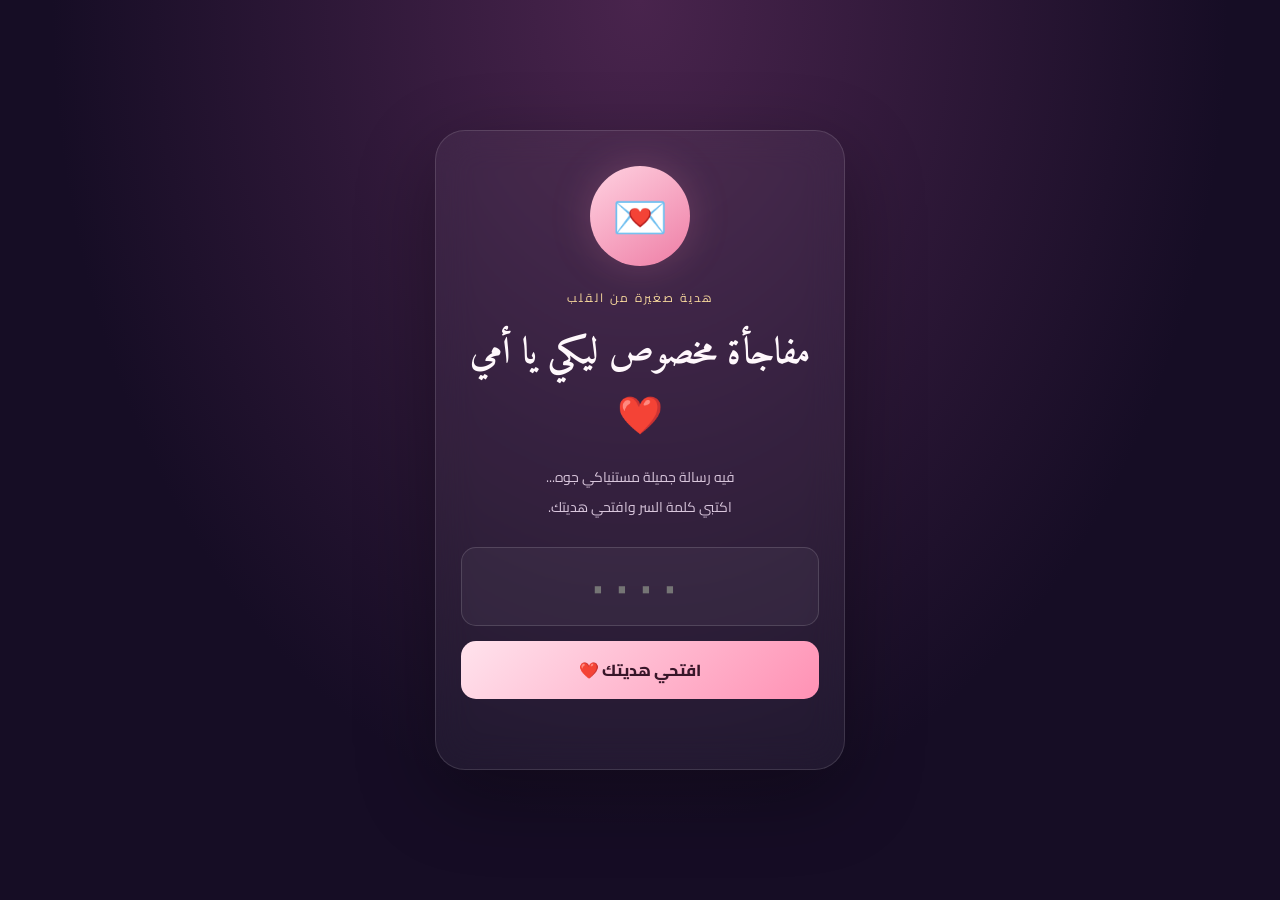
==== commit 765f59d0: "Add initial HTML structure for Mother's Day gift" ====
--- a/index.html
+++ b/index.html
@@ -2,674 +2,537 @@
 <html lang="ar" dir="rtl">
 <head>
 <meta charset="UTF-8">
-<meta name="viewport" content="width=device-width,initial-scale=1,viewport-fit=cover">
-<meta name="theme-color" content="#10060e">
-<title>عالم ماما | هدية من القلب ❤️</title>
-
-<link rel="preconnect" href="https://fonts.googleapis.com">
-<link rel="preconnect" href="https://fonts.gstatic.com" crossorigin>
-<link href="https://fonts.googleapis.com/css2?family=Cairo:wght@400;600;700;800&family=Aref+Ruqaa:wght@400;700&family=Amiri:wght@400;700&display=swap" rel="stylesheet">
+<meta name="viewport" content="width=device-width, initial-scale=1.0">
+<meta name="theme-color" content="#160d25">
+<title>إلى أمي ❤️ أجمل نعمة في حياتي</title>
 
 <style>
+@import url('https://fonts.googleapis.com/css2?family=Cairo:wght@400;500;600;700;800;900&family=Amiri:wght@400;700&display=swap');
+
 :root {
-    --bg: #10060e;
-    --wine: #3d1028;
-    --wine2: #6f1f46;
-    --gold: #d9b46a;
-    --gold2: #ffebad;
-    --pink: #ff86ad;
-    --text: #fff3f6;
-    --glass: rgba(255,255,255,.055);
-    --border: rgba(217,180,106,.28);
+    --bg: #160d25;
+    --pink: #ff91b4;
+    --gold: #f8d99d;
+    --white: #fff8fc;
+    --muted: #d9c6dc;
 }
 
 * {
-    box-sizing: border-box;
     margin: 0;
     padding: 0;
-    -webkit-tap-highlight-color: transparent;
+    box-sizing: border-box;
 }
 
 html {
-    min-height: 100%;
     scroll-behavior: smooth;
 }
 
 body {
     min-height: 100vh;
-    min-height: 100dvh;
     overflow-x: hidden;
-    color: var(--text);
-    font-family: Cairo, sans-serif;
+    color: var(--white);
+    font-family: 'Cairo', sans-serif;
     background:
-        radial-gradient(ellipse at 50% 0%, #512039 0%, transparent 48%),
-        radial-gradient(ellipse at 100% 100%, #321024 0%, transparent 45%),
+        radial-gradient(ellipse at 15% 10%, #49224f 0%, transparent 42%),
+        radial-gradient(ellipse at 90% 80%, #421b45 0%, transparent 40%),
         var(--bg);
 }
 
 button, input {
-    font: inherit;
+    font-family: inherit;
 }
 
 button {
     cursor: pointer;
-    touch-action: manipulation;
-}
-
-button:focus-visible,
-input:focus-visible {
-    outline: 2px solid var(--gold2);
-    outline-offset: 4px;
 }
 
 #stars {
     position: fixed;
     inset: 0;
-    width: 100%;
-    height: 100%;
+    overflow: hidden;
+    pointer-events: none;
     z-index: 0;
+}
+
+.star {
+    position: absolute;
+    color: #ffe7ba;
+    animation: twinkle 3s infinite ease-in-out;
+}
+
+@keyframes twinkle {
+    0%, 100% { opacity: .2; transform: scale(.8); }
+    50% { opacity: .9; transform: scale(1.25); }
+}
+
+.heart {
+    position: fixed;
+    bottom: -40px;
     pointer-events: none;
-}
-
-.app {
-    position: relative;
-    z-index: 1;
-    min-height: 100vh;
-    min-height: 100dvh;
-}
-
-.scene {
-    display: none;
-    min-height: 100vh;
-    min-height: 100dvh;
-    padding: max(28px,env(safe-area-inset-top))
-             16px
-             max(32px,env(safe-area-inset-bottom));
-    align-items: center;
-    justify-content: center;
-}
-
-.scene.active {
-    display: flex;
-    animation: appear .7s ease both;
-}
-
-.inner {
-    width: 100%;
-    max-width: 720px;
-    margin: auto;
+    z-index: 5;
+    animation: floatUp linear forwards;
+}
+
+@keyframes floatUp {
+    to {
+        transform: translateY(-115vh) rotate(35deg);
+        opacity: 0;
+    }
 }
 
 @keyframes appear {
-    from {
-        opacity: 0;
-        transform: translateY(16px);
-    }
-    to {
-        opacity: 1;
-        transform: translateY(0);
-    }
-}
-
-.eyebrow {
-    display: inline-flex;
-    align-items: center;
-    gap: 8px;
-    padding: 8px 15px;
-    border: 1px solid var(--border);
-    border-radius: 40px;
-    color: var(--gold2);
-    background: rgba(0,0,0,.18);
-    font-size: 12px;
-    letter-spacing: .4px;
-}
-
-.card {
-    position: relative;
-    padding: 32px 23px;
-    border: 1px solid var(--border);
-    border-radius: 28px;
-    background: linear-gradient(
-        145deg,
-        rgba(255,255,255,.075),
-        rgba(255,255,255,.018)
-    );
-    box-shadow: 0 25px 70px rgba(0,0,0,.3);
-    backdrop-filter: blur(18px);
-    -webkit-backdrop-filter: blur(18px);
-    overflow: hidden;
-}
-
-.card::before {
-    content: "";
-    position: absolute;
-    top: 0;
-    right: 15%;
-    width: 70%;
-    height: 1px;
-    background: linear-gradient(90deg,transparent,var(--gold2),transparent);
-    opacity: .8;
-}
-
-.heading {
-    font-family: "Aref Ruqaa",serif;
-    font-size: clamp(40px,10vw,66px);
-    line-height: 1.45;
-    color: var(--gold2);
-    text-align: center;
-    text-shadow: 0 0 30px rgba(217,180,106,.18);
-}
-
-.subtitle {
-    max-width: 480px;
-    margin: 10px auto 22px;
-    color: #e5cdd8;
-    font-size: 14px;
-    line-height: 2;
-    text-align: center;
-}
-
-.ornament {
+    from { opacity: 0; transform: translateY(22px); }
+    to { opacity: 1; transform: translateY(0); }
+}
+
+@keyframes heartbeat {
+    0%, 100% { transform: scale(1); }
+    15% { transform: scale(1.12); }
+    30% { transform: scale(1); }
+    45% { transform: scale(1.08); }
+}
+
+/* شاشة كلمة السر */
+
+.lock-screen {
+    position: fixed;
+    inset: 0;
+    z-index: 20;
     display: flex;
     align-items: center;
     justify-content: center;
-    gap: 12px;
-    margin: 18px auto;
+    padding: 20px;
+    background:
+        radial-gradient(ellipse at top, #49244d, transparent 65%),
+        #160d25;
+    transition: opacity .8s, visibility .8s;
+}
+
+.lock-screen.hidden {
+    opacity: 0;
+    visibility: hidden;
+    pointer-events: none;
+}
+
+.lock-card {
+    width: 100%;
+    max-width: 410px;
+    padding: 35px 25px;
+    text-align: center;
+    border: 1px solid #ffffff20;
+    border-radius: 30px;
+    background: #ffffff0c;
+    backdrop-filter: blur(18px);
+    box-shadow: 0 25px 80px #0005;
+    animation: appear 1s ease;
+}
+
+.lock-icon {
+    width: 100px;
+    height: 100px;
+    display: grid;
+    place-items: center;
+    margin: 0 auto 20px;
+    border-radius: 50%;
+    background: linear-gradient(145deg, #ffd2e1, #ee7da5);
+    box-shadow: 0 0 40px #ff8eae35;
+    font-size: 45px;
+}
+
+.eyebrow {
     color: var(--gold);
-}
-
-.ornament::before,
-.ornament::after {
-    content: "";
-    width: 45px;
-    height: 1px;
-    background: linear-gradient(90deg,transparent,var(--gold));
-}
-
-.ornament::after {
-    transform: rotate(180deg);
-}
-
-.big-heart {
-    font-size: 65px;
-    display: inline-block;
-    filter: drop-shadow(0 0 20px rgba(255,134,173,.35));
-    animation: heartbeat 2s infinite;
-}
-
-@keyframes heartbeat {
-    50% { transform: scale(1.09); }
-}
-
-.btn {
+    font-size: 12px;
+    letter-spacing: 2px;
+    margin-bottom: 12px;
+}
+
+.lock-card h1 {
+    font-family: 'Amiri', serif;
+    font-size: clamp(28px, 7vw, 37px);
+    margin-bottom: 12px;
+}
+
+.lock-card p {
+    color: var(--muted);
+    font-size: 14px;
+    line-height: 2.1;
+}
+
+.password-input {
     width: 100%;
-    min-height: 53px;
-    padding: 13px 20px;
-    border: 1px solid transparent;
-    border-radius: 18px;
-    color: #25100e;
-    background: linear-gradient(135deg,var(--gold2),#c39443);
+    margin-top: 25px;
+    padding: 15px;
+    text-align: center;
+    color: white;
+    font-size: 25px;
+    letter-spacing: 12px;
+    border: 1px solid #ffffff25;
+    border-radius: 15px;
+    outline: none;
+    background: #ffffff0b;
+    direction: ltr;
+}
+
+.password-input:focus {
+    border-color: var(--pink);
+    box-shadow: 0 0 0 3px #ff8eae20;
+}
+
+.main-btn {
+    width: 100%;
+    margin-top: 15px;
+    padding: 14px;
+    color: #381629;
+    font-size: 16px;
     font-weight: 800;
-    font-size: 15px;
-    box-shadow: 0 8px 28px rgba(217,180,106,.13);
-    transition: transform .2s,filter .2s;
-}
-
-.btn:active {
+    border: none;
+    border-radius: 15px;
+    background: linear-gradient(135deg, #ffe3ed, #ff91b4);
+    transition: transform .2s;
+}
+
+.main-btn:active {
     transform: scale(.98);
-}
-
-.btn.secondary {
-    color: var(--gold2);
-    border-color: var(--border);
-    background: rgba(255,255,255,.035);
-    box-shadow: none;
-}
-
-.btn-row {
-    display: flex;
-    gap: 12px;
-    margin-top: 20px;
-}
-
-.btn-row > * {
-    flex: 1;
-    min-width: 0;
-}
-
-.small-note {
-    margin-top: 17px;
-    color: #c5a9b7;
-    text-align: center;
-    font-size: 11px;
-}
-
-/* شاشة الدخول */
-
-.login {
-    text-align: center;
-}
-
-.passcode {
-    display: flex;
-    justify-content: center;
-    gap: 10px;
-    direction: ltr;
-    margin: 26px 0 12px;
-}
-
-.passcode input {
-    width: 55px;
-    height: 62px;
-    border: 1px solid var(--border);
-    border-radius: 16px;
-    background: rgba(0,0,0,.3);
-    color: var(--gold2);
-    font-size: 25px;
-    font-weight: 800;
-    text-align: center;
 }
 
 .error {
     min-height: 25px;
-    margin-bottom: 8px;
-    color: #ff91a9;
+    margin-top: 10px;
+    color: #ffb0bd;
     font-size: 13px;
-    visibility: hidden;
-}
-
-.error.show {
-    visibility: visible;
-}
-
-/* مشغل الموسيقى */
-
-.music-box {
-    margin-top: 24px;
-    padding: 16px;
-    border: 1px solid var(--border);
-    border-radius: 22px;
-    background: rgba(0,0,0,.19);
-}
-
-.music-header {
+}
+
+/* الموقع الرئيسي */
+
+#mainSite {
+    display: none;
+    position: relative;
+    z-index: 2;
+}
+
+#mainSite.visible {
+    display: block;
+    animation: appear 1s ease;
+}
+
+.topbar {
+    display: flex;
+    justify-content: space-between;
+    align-items: center;
+    gap: 10px;
+    padding: 16px 6%;
+    border-bottom: 1px solid #ffffff10;
+}
+
+.brand {
+    color: #ffd4e2;
+    font-weight: 800;
+    font-size: 14px;
+}
+
+.music-btn {
     display: flex;
     align-items: center;
-    gap: 13px;
-    margin-bottom: 15px;
-    text-align: right;
-}
-
-.album {
-    flex-shrink: 0;
-    width: 58px;
-    height: 58px;
-    display: grid;
-    place-items: center;
-    border: 1px solid rgba(255,235,173,.5);
-    border-radius: 17px;
-    background: linear-gradient(135deg,#6f1f46,#200b1c);
-    font-size: 27px;
-}
-
-.music-info {
-    flex: 1;
-    min-width: 0;
-}
-
-.music-info h3 {
-    color: var(--gold2);
-    font-size: 15px;
-    margin-bottom: 3px;
-}
-
-.music-info p {
-    color: #c9b1bf;
+    gap: 8px;
+    padding: 9px 13px;
+    border: 1px solid #ffffff25;
+    border-radius: 30px;
+    color: white;
+    background: #ffffff0c;
     font-size: 12px;
 }
 
-.music-status {
-    color: var(--gold);
-    font-size: 11px;
-    margin-bottom: 10px;
-    line-height: 1.8;
-}
-
-.video-frame {
-    width: 100%;
-    aspect-ratio: 16/9;
-    overflow: hidden;
-    border-radius: 14px;
-    background: #080408;
-    border: 1px solid rgba(255,255,255,.09);
-}
-
-.video-frame iframe {
-    display: block;
-    width: 100%;
-    height: 100%;
-    border: 0;
-}
-
-.music-link {
-    display: block;
-    margin-top: 12px;
-    padding: 12px;
-    border: 1px solid var(--border);
-    border-radius: 14px;
-    color: var(--gold2);
-    text-decoration: none;
-    text-align: center;
-    font-size: 13px;
-    background: rgba(255,255,255,.025);
-}
-
-/* الظرف */
-
-.envelope-area {
-    margin: 35px auto 20px;
-    width: min(330px,86vw);
-    height: 220px;
-    perspective: 1000px;
-    cursor: pointer;
-}
-
-.envelope {
+.music-dot {
+    width: 8px;
+    height: 8px;
+    background: var(--pink);
+    border-radius: 50%;
+}
+
+.music-btn.playing .music-dot {
+    animation: twinkle 1s infinite;
+}
+
+section {
     position: relative;
-    width: 100%;
-    height: 100%;
-}
-
-.env-back {
-    position: absolute;
-    inset: 0;
-    border-radius: 12px;
-    background: linear-gradient(135deg,#8b3157,#401329);
-    box-shadow: 0 25px 55px #0006;
-}
-
-.env-paper {
-    position: absolute;
-    z-index: 1;
-    left: 10px;
-    right: 10px;
-    bottom: 5px;
-    height: 190px;
+    z-index: 2;
+    padding: 75px 20px;
+}
+
+.hero {
+    min-height: 83vh;
     display: flex;
-    flex-direction: column;
     align-items: center;
     justify-content: center;
-    padding: 15px;
-    border-radius: 8px;
-    color: #58203b;
-    background: linear-gradient(#fffdf7,#f0e1c1);
-    transition: transform 1s ease;
-}
-
-.env-front {
-    position: absolute;
-    z-index: 2;
-    inset: 0;
-    border-radius: 12px;
-    background: linear-gradient(135deg,#ed77a0,#a72f60);
-    clip-path: polygon(0 0,50% 55%,100% 0,100% 100%,0 100%);
-}
-
-.env-flap {
-    position: absolute;
-    z-index: 3;
-    inset: 0;
-    border-radius: 12px;
-    background: linear-gradient(135deg,#ffb0c8,#db5886);
-    clip-path: polygon(0 0,100% 0,50% 60%);
-    transform-origin: top;
-    transition: transform .8s ease;
-}
-
-.env-seal {
-    position: absolute;
-    z-index: 4;
-    left: 50%;
-    top: 55%;
-    transform: translate(-50%,-50%);
+    text-align: center;
+}
+
+.hero-content {
+    max-width: 780px;
+    animation: appear 1.3s ease;
+}
+
+.small-label {
+    display: inline-block;
+    color: var(--gold);
+    border: 1px solid #f8d89a40;
+    background: #f8d89a0c;
+    padding: 8px 17px;
+    border-radius: 40px;
+    font-size: 12px;
+    margin-bottom: 25px;
+}
+
+.hero-heart {
+    display: block;
+    font-size: 65px;
+    margin-bottom: 15px;
+    filter: drop-shadow(0 0 25px #ff8eae55);
+    animation: heartbeat 2s infinite;
+}
+
+.hero h1 {
+    font-family: 'Amiri', serif;
+    font-size: clamp(48px, 11vw, 85px);
+    line-height: 1.4;
+    background: linear-gradient(135deg, #fff, #ffc1d7, #f8d99d);
+    -webkit-background-clip: text;
+    background-clip: text;
+    color: transparent;
+}
+
+.hero h2 {
+    margin-top: 12px;
+    color: #ffd4e2;
+    font-size: clamp(18px, 4vw, 27px);
+}
+
+.hero p {
+    max-width: 540px;
+    margin: 20px auto 0;
+    color: var(--muted);
+    line-height: 2.2;
+    font-size: 15px;
+}
+
+.scroll-btn {
+    display: inline-block;
+    margin-top: 30px;
+    padding: 13px 25px;
+    border-radius: 30px;
+    color: #351526;
+    text-decoration: none;
+    font-weight: 800;
+    background: linear-gradient(135deg, #ffe5ee, #ff9fbd);
+    box-shadow: 0 8px 30px #ff8eae20;
+}
+
+.section-heading {
+    text-align: center;
+    margin-bottom: 35px;
+}
+
+.section-heading .mini {
+    color: var(--gold);
+    font-size: 12px;
+    letter-spacing: 2px;
+}
+
+.section-heading h2 {
+    font-family: 'Amiri', serif;
+    font-size: clamp(30px, 6vw, 45px);
+    margin-top: 10px;
+}
+
+.section-heading p {
+    color: var(--muted);
+    font-size: 14px;
+    margin-top: 10px;
+    line-height: 2;
+}
+
+.message-card {
+    max-width: 760px;
+    margin: auto;
+    padding: clamp(25px, 6vw, 50px);
+    border: 1px solid #ffffff17;
+    border-radius: 28px;
+    background: linear-gradient(145deg, #ffffff0d, #ffffff04);
+    box-shadow: 0 25px 80px #0002;
+}
+
+.quote {
+    font-family: 'Amiri', serif;
+    font-size: 27px;
+    color: var(--pink);
+    text-align: center;
+    margin-bottom: 20px;
+}
+
+.message-text {
+    color: #f5e9f4;
+    font-size: 15px;
+    line-height: 2.5;
+    text-align: center;
+    white-space: pre-line;
+}
+
+.divider {
+    width: 80px;
+    height: 2px;
+    margin: 25px auto;
+    background: linear-gradient(90deg, transparent, var(--pink), transparent);
+}
+
+.signature {
+    text-align: center;
+    color: var(--gold);
+    font-family: 'Amiri', serif;
+    font-size: 25px;
+}
+
+.cards {
+    max-width: 1000px;
+    margin: auto;
     display: grid;
-    place-items: center;
-    width: 48px;
-    height: 48px;
-    border-radius: 50%;
-    background: radial-gradient(circle,var(--gold2),var(--gold));
-    color: #49152f;
-    font-size: 24px;
-    box-shadow: 0 5px 18px #0005;
-    transition: opacity .3s;
-}
-
-.envelope.open .env-flap {
-    transform: rotateX(180deg);
-}
-
-.envelope.open .env-seal {
-    opacity: 0;
-}
-
-.envelope.open .env-paper {
-    transform: translateY(-115px);
-}
-
-.hint {
-    color: var(--gold2);
-    text-align: center;
+    grid-template-columns: repeat(3, minmax(0, 1fr));
+    gap: 18px;
+}
+
+.love-card {
+    padding: 28px 20px;
+    text-align: center;
+    border: 1px solid #ffffff15;
+    border-radius: 22px;
+    background: #ffffff09;
+    transition: transform .3s, border-color .3s;
+}
+
+.love-card:hover {
+    transform: translateY(-5px);
+    border-color: #ff8eae70;
+}
+
+.love-card .icon {
+    font-size: 38px;
+    margin-bottom: 15px;
+}
+
+.love-card h3 {
+    color: #ffd4e2;
+    font-size: 18px;
+    margin-bottom: 10px;
+}
+
+.love-card p {
+    color: var(--muted);
     font-size: 13px;
-    animation: blink 2s infinite;
-}
-
-@keyframes blink {
-    50% { opacity: .5; }
-}
-
-/* الرسالة */
-
-.message {
-    font-family: Amiri,serif;
-    font-size: clamp(20px,5vw,28px);
-    line-height: 2.05;
-    white-space: pre-wrap;
-    overflow-wrap: anywhere;
-    min-height: 150px;
-}
-
-.cursor {
-    display: inline-block;
-    width: 3px;
-    height: 1em;
-    margin-right: 3px;
-    background: var(--gold);
-    vertical-align: middle;
-    animation: blink .7s infinite;
-}
-
-/* الذكريات */
-
-.timeline {
-    position: relative;
-    padding: 12px 0;
-}
-
-.timeline::before {
-    content: "";
-    position: absolute;
-    right: 19px;
-    top: 0;
-    bottom: 0;
-    width: 2px;
-    background: linear-gradient(transparent,var(--gold),transparent);
-}
-
-.memory {
-    position: relative;
-    padding-right: 51px;
-    margin-bottom: 22px;
-    opacity: 0;
-    transform: translateX(12px);
-    transition: .65s ease;
-}
-
-.memory.visible {
-    opacity: 1;
-    transform: translateX(0);
-}
-
-.dot {
-    position: absolute;
-    right: 3px;
-    top: 12px;
-    width: 34px;
-    height: 34px;
+    line-height: 2;
+}
+
+.prayers {
+    max-width: 760px;
+    margin: auto;
     display: grid;
-    place-items: center;
-    border: 1px solid var(--gold);
-    border-radius: 50%;
-    background: #271020;
-}
-
-.memory-card {
-    padding: 19px;
-    border: 1px solid var(--border);
-    border-radius: 19px;
-    background: var(--glass);
-}
-
-.memory-card h3 {
-    color: var(--gold2);
-    font: 700 25px "Aref Ruqaa",serif;
-    margin-bottom: 8px;
-}
-
-.memory-card p {
-    font: 18px/1.95 Amiri,serif;
-    color: #f9eaf0;
-}
-
-/* الأمنيات */
-
-.lanterns {
-    display: grid;
-    grid-template-columns: repeat(3,minmax(0,1fr));
-    gap: 10px;
-    margin: 24px 0;
-}
-
-.lantern {
-    min-height: 135px;
-    padding: 12px 5px;
-    border: 1px solid var(--border);
-    border-radius: 50px 50px 18px 18px;
-    color: var(--gold2);
-    background: linear-gradient(180deg,rgba(255,255,255,.08),rgba(255,255,255,.015));
+    gap: 15px;
+}
+
+.prayer {
+    display: flex;
+    align-items: flex-start;
+    gap: 15px;
+    padding: 20px;
+    border: 1px solid #ffffff15;
+    border-radius: 18px;
+    background: #ffffff08;
+}
+
+.prayer span {
+    font-size: 25px;
+}
+
+.prayer p {
+    color: #f2e5f1;
+    line-height: 2;
+    font-size: 14px;
+}
+
+.final-section {
+    text-align: center;
+    padding-top: 90px;
+    padding-bottom: 100px;
+}
+
+.big-heart {
+    font-size: 75px;
+    filter: drop-shadow(0 0 30px #ff8eae60);
+}
+
+.final-section h2 {
+    font-family: 'Amiri', serif;
+    font-size: clamp(38px, 8vw, 60px);
+    margin: 20px 0;
+    color: #ffd4e2;
+}
+
+.final-section p {
+    max-width: 550px;
+    margin: auto;
+    color: var(--muted);
+    font-size: 15px;
+    line-height: 2.5;
+}
+
+.final-sign {
+    font-family: 'Amiri', serif;
+    color: var(--gold);
+    font-size: 27px;
+    margin-top: 25px;
+}
+
+footer {
+    text-align: center;
+    padding: 25px 15px;
+    border-top: 1px solid #ffffff10;
+    color: #bba6c0;
     font-size: 12px;
-    line-height: 1.8;
-    animation: float 3s ease-in-out infinite;
-}
-
-.lantern:nth-child(2) {
-    animation-delay: .6s;
-}
-
-.lantern:nth-child(3) {
-    animation-delay: 1.2s;
-}
-
-.flame {
-    display: block;
-    width: 22px;
-    height: 30px;
-    margin: 0 auto 12px;
-    border-radius: 50% 50% 25% 25%;
-    background: #ffce70;
-    box-shadow: 0 0 25px #ffb53f;
-    animation: heartbeat 1.5s infinite;
-}
-
-@keyframes float {
-    50% { transform: translateY(-7px); }
-}
-
-/* النافذة */
-
-.modal {
-    position: fixed;
-    z-index: 20;
-    inset: 0;
-    display: none;
-    align-items: center;
-    justify-content: center;
-    padding: 20px;
-    background: rgba(0,0,0,.75);
-}
-
-.modal.active {
-    display: flex;
-    animation: appear .25s ease;
-}
-
-.modal-card {
-    width: 100%;
-    max-width: 420px;
-    padding: 28px 22px;
-    border: 1px solid var(--gold);
-    border-radius: 25px;
-    background: linear-gradient(145deg,#54203d,#180a14);
-    text-align: center;
-}
-
-.modal-card h3 {
-    color: var(--gold2);
-    font: 700 29px "Aref Ruqaa",serif;
-    margin-bottom: 14px;
-}
-
-.modal-card p {
-    font: 21px/2 Amiri,serif;
-    margin-bottom: 20px;
-}
-
-/* النهاية */
-
-.finale-title {
-    font: 700 clamp(38px,9vw,62px)/1.5 "Aref Ruqaa",serif;
-    color: var(--gold2);
-}
-
-.finale-text {
-    font: 22px/2 Amiri,serif;
-    margin-top: 17px;
-}
-
-.signature {
-    margin-top: 25px;
-    padding-top: 20px;
-    border-top: 1px solid var(--border);
-    color: #d7bfc9;
-}
-
-.signature strong {
-    display: block;
-    margin-top: 9px;
-    color: var(--pink);
-    font: 700 clamp(27px,7vw,39px) "Aref Ruqaa",serif;
-}
-
-@media(max-width:420px) {
-    .card { padding: 27px 17px; }
-    .passcode { gap: 7px; }
-    .passcode input { width: 48px; height: 56px; }
-    .btn-row { flex-direction: column; }
-    .lanterns { gap: 7px; }
-    .lantern { font-size: 11px; min-height: 120px; }
-}
-
-@media(prefers-reduced-motion:reduce) {
-    *,*::before,*::after {
+    line-height: 2;
+}
+
+@media (max-width: 700px) {
+    section {
+        padding: 60px 17px;
+    }
+
+    .hero {
+        min-height: 78vh;
+    }
+
+    .cards {
+        grid-template-columns: 1fr;
+        max-width: 430px;
+    }
+
+    .topbar {
+        padding: 14px 4%;
+    }
+
+    .brand {
+        font-size: 12px;
+    }
+
+    .music-btn {
+        padding: 8px 10px;
+        font-size: 11px;
+    }
+
+    .message-text {
+        font-size: 14px;
+    }
+}
+
+@media (prefers-reduced-motion: reduce) {
+    *, *::before, *::after {
         animation-duration: .01ms !important;
         animation-iteration-count: 1 !important;
         scroll-behavior: auto !important;
@@ -680,661 +543,339 @@
 
 <body>
 
-<canvas id="stars" aria-hidden="true"></canvas>
-
-<main class="app">
-
-<!-- 1: الدخول -->
-
-<section class="scene active" id="lock">
-<div class="inner">
-<div class="card login">
-
-<div class="eyebrow">✦ هدية صنعت بكل الحب ✦</div>
-
-<div style="margin:22px 0 8px">
-<span class="big-heart">💖</span>
+<div id="stars"></div>
+
+<!-- شاشة كلمة السر -->
+<div class="lock-screen" id="lockScreen">
+    <div class="lock-card">
+        <div class="lock-icon">💌</div>
+
+        <div class="eyebrow">هدية صغيرة من القلب</div>
+
+        <h1>مفاجأة مخصوص ليكي يا أمي ❤️</h1>
+
+        <p>
+            فيه رسالة جميلة مستنياكي جوه...
+            <br>
+            اكتبي كلمة السر وافتحي هديتك.
+        </p>
+
+        <form id="passwordForm">
+            <input
+                class="password-input"
+                id="passwordInput"
+                type="password"
+                inputmode="numeric"
+                maxlength="4"
+                placeholder="••••"
+                aria-label="كلمة السر"
+                autocomplete="off"
+                required
+            >
+
+            <button class="main-btn" type="submit">
+                افتحي هديتك ❤️
+            </button>
+        </form>
+
+        <div class="error" id="errorMessage"></div>
+    </div>
 </div>
 
-<h1 class="heading">عالم ماما</h1>
-
-<div class="ornament">✧ ♥ ✧</div>
-
-<p class="subtitle">
-إلى أغلى إنسانة في حياتي...
-حضّرتلك عالم صغير، كل تفصيلة فيه معمولة عشانك.
-</p>
-
-<p style="color:var(--gold2);font-size:14px">
-أدخلي الرمز السري لفتح هديتك
-</p>
-
-<div class="passcode" id="passcode">
-<input inputmode="numeric" maxlength="1" aria-label="الرقم الأول">
-<input inputmode="numeric" maxlength="1" aria-label="الرقم الثاني">
-<input inputmode="numeric" maxlength="1" aria-label="الرقم الثالث">
-<input inputmode="numeric" maxlength="1" aria-label="الرقم الرابع">
+<!-- الأغنية: اسم الملف مطابق تمامًا للاسم الذي رفعته على GitHub -->
+<audio id="backgroundMusic" loop preload="auto">
+    <source src="./Albumaty.Com_hsyn_algsmy_amy_gnt.mp3" type="audio/mpeg">
+</audio>
+
+<div id="mainSite">
+
+    <header class="topbar">
+        <div class="brand">♡ رسالة من القلب</div>
+
+        <button class="music-btn" id="musicButton" type="button">
+            <span class="music-dot"></span>
+            <span id="musicLabel">تشغيل الموسيقى</span>
+        </button>
+    </header>
+
+    <main>
+
+        <section class="hero">
+            <div class="hero-content">
+                <span class="small-label">إلى أغلى إنسانة في حياتي</span>
+
+                <span class="hero-heart">❤️</span>
+
+                <h1>أمي الحبيبة</h1>
+
+                <h2>أنتِ أجمل نعمة ربنا رزقني بيها</h2>
+
+                <p>
+                    يمكن الكلام مهما كان جميل مش هيوصف مكانتك عندي،
+                    بس حبيت أعملك حاجة من قلبي،
+                    تفكرك إنك دايمًا أغلى حد في حياتي.
+                </p>
+
+                <a class="scroll-btn" href="#letter">
+                    افتحي رسالتي ليكي ↓
+                </a>
+            </div>
+        </section>
+
+        <section id="letter">
+            <div class="section-heading">
+                <div class="mini">كلام من القلب</div>
+                <h2>رسالة لأحن قلب ❤️</h2>
+                <p>كلام يمكن بقصر في قوله، لكنه عمره ما بيغيب عن قلبي.</p>
+            </div>
+
+            <div class="message-card">
+                <div class="quote">« أمي.. يا أجمل حكاية في عمري »</div>
+
+                <div class="message-text">يا أمي الحبيبة ❤️
+
+مش عارف أبدأ كلامي منين، ولا إزاي أوصفلك
+قد إيه أنا بحبك وقد إيه وجودك في حياتي نعمة كبيرة.
+
+شكرًا على كل مرة تعبتي عشاني،
+وكل مرة خفتي عليّا، وكل دعوة دعتيهالي من قلبك،
+وكل مرة كنتِ فيها جنبي حتى وأنا مش عارف أعبّر.
+
+يمكن ساعات مقصر في حقك،
+ويمكن مش بقولك كل يوم إنتِ غالية عندي قد إيه،
+لكن الحقيقة إن مفيش كلام يقدر يوصف مكانتك في قلبي.
+
+نفسي أشوفك دايمًا مبسوطة ومرتاحة،
+ونفسي ربنا يقدرني وأفرح قلبك،
+وأكون سبب في ضحكتك زي ما كنتِ دايمًا سبب في أماني.
+
+ربنا يخليكي ليا يا أمي،
+ويباركلي في عمرك وصحتك،
+وما يحرمنيش أبدًا من وجودك ودعواتك وحنانك.
+
+بحبك حب أكبر من أي كلام،
+وهفضل طول عمري فخور إنك أمي. ❤️</div>
+
+                <div class="divider"></div>
+
+                <div class="signature">ابنك اللي بيحبك من كل قلبه ❤️</div>
+            </div>
+        </section>
+
+        <section>
+            <div class="section-heading">
+                <div class="mini">ثلاث حاجات من قلبي</div>
+                <h2>إنتِ بالنسبة لي إيه؟</h2>
+                <p>في حاجات وجودها في حياتنا ملوش بديل، وإنتِ أولهم.</p>
+            </div>
+
+            <div class="cards">
+                <article class="love-card">
+                    <div class="icon">🏡</div>
+                    <h3>أماني</h3>
+                    <p>
+                        مهما الدنيا تتغير، وجودك جنبي
+                        بيخليني أحس إن لسه في أمان،
+                        وإن فيه قلب دايمًا بيتمنى لي الخير.
+                    </p>
+                </article>
+
+                <article class="love-card">
+                    <div class="icon">🤍</div>
+                    <h3>دعوتي الحلوة</h3>
+                    <p>
+                        دعواتك عندي بالدنيا وما فيها،
+                        وربنا وحده عالم قد إيه بتمنى
+                        أشوفك دايمًا راضية ومبسوطة.
+                    </p>
+                </article>
+
+                <article class="love-card">
+                    <div class="icon">🌷</div>
+                    <h3>أجمل نعمة</h3>
+                    <p>
+                        لو ليا أمنية أطلبها كل يوم،
+                        فهي إن ربنا يحفظك ليا،
+                        ويقدرني أرد جزء من فضلك.
+                    </p>
+                </article>
+            </div>
+        </section>
+
+        <section>
+            <div class="section-heading">
+                <div class="mini">دعوات من القلب</div>
+                <h2>يا رب احفظ أمي ❤️</h2>
+                <p>أجمل هدية أقدر أقدمهالك هي دعوة صادقة من قلبي.</p>
+            </div>
+
+            <div class="prayers">
+                <div class="prayer">
+                    <span>🤲</span>
+                    <p>
+                        يا رب احفظ أمي بعينك التي لا تنام،
+                        وارزقها الصحة والعافية وراحة البال.
+                    </p>
+                </div>
+
+                <div class="prayer">
+                    <span>🌸</span>
+                    <p>
+                        يا رب املأ قلبها فرحة وطمأنينة،
+                        وعوّضها عن كل تعب شافته بأيام جميلة.
+                    </p>
+                </div>
+
+                <div class="prayer">
+                    <span>💗</span>
+                    <p>
+                        يا رب أقدر أفرحها وأكون ابنًا صالحًا ليها،
+                        واجعلني دايمًا سبب في ابتسامتها وفخرها.
+                    </p>
+                </div>
+            </div>
+        </section>
+
+        <section class="final-section">
+            <div class="big-heart">💖</div>
+
+            <h2>بحبك يا أمي</h2>
+
+            <p>
+                لو كان الحب بيتكتب في رسالة،
+                فكل الرسائل مش هتكفي.
+                ولو كان بيتقاس بالكلام،
+                فكل الكلام قليل عليكي.
+
+                <br><br>
+
+                إنتِ مش مجرد جزء من حياتي...
+                إنتِ من أجمل أسبابها.
+                ربنا يخليكي ليا يا أغلى الناس.
+            </p>
+
+            <div class="final-sign">من ابنك ❤️</div>
+        </section>
+
+    </main>
+
+    <footer>
+        اتعملت بكل الحب ❤️ علشان أغلى أم في الدنيا
+        <br>
+        ربنا يخليكي ليا يا أمي 🌷
+    </footer>
+
 </div>
 
-<p class="error" id="error">الرمز مش صحيح، حاولي تاني يا ماما ❤️</p>
-
-<button class="btn" onclick="checkCode()">افتحي هديتك ♥</button>
-
-<p class="small-note">هدية من قلب ابنك إلى ست الحبايب</p>
-</div>
-</div>
-</section>
-
-<!-- 2: الموسيقى والظرف -->
-
-<section class="scene" id="welcome">
-<div class="inner">
-
-<div style="text-align:center">
-<div class="eyebrow">رسالة خاصة ليكي</div>
-<h2 class="heading" style="margin-top:15px">يا ست الحبايب</h2>
-<p class="subtitle">
-قبل ما تفتحي الرسالة، فيه أغنية جميلة مستنياكي ❤️
-</p>
-</div>
-
-<div class="card">
-
-<div class="music-box">
-<div class="music-header">
-<div class="album">🎵</div>
-<div class="music-info">
-<h3>أمي جنة</h3>
-<p>حسين الجسمي · أغنية من القلب</p>
-</div>
-</div>
-
-<p class="music-status" id="music-status">
-اضغطي على الفيديو لتشغيل الأغنية.
-</p>
-
-<div class="video-frame">
-<iframe
-src="https://www.youtube-nocookie.com/embed/dQN4wPPSU6c?playsinline=1&rel=0"
-title="أغنية أمي جنة - حسين الجسمي"
-loading="lazy"
-allow="accelerometer; autoplay; clipboard-write; encrypted-media; gyroscope; picture-in-picture; web-share"
-referrerpolicy="strict-origin-when-cross-origin"
-allowfullscreen>
-</iframe>
-</div>
-
-<a class="music-link"
-href="https://www.youtube.com/watch?v=dQN4wPPSU6c"
-target="_blank"
-rel="noopener noreferrer">
-▶ لو الأغنية مش شغالة، افتحيها على يوتيوب
-</a>
-</div>
-
-<div class="ornament">♥</div>
-
-<h3 style="text-align:center;color:var(--gold2);font-family:'Aref Ruqaa';font-size:30px">
-رسالة مستنياكي
-</h3>
-
-<p class="subtitle">كل اللي عليكي تضغطي على الظرف وتفتحيه.</p>
-
-<div class="envelope-area" onclick="openEnvelope()">
-<div class="envelope" id="envelope">
-<div class="env-back"></div>
-
-<div class="env-paper">
-<span style="font-size:32px">♥</span>
-<h3 style="font:700 25px 'Aref Ruqaa'">إلى ست الحبايب</h3>
-<p style="margin-top:10px;font-size:12px">بكل الحب من ابنك ❤️</p>
-</div>
-
-<div class="env-front"></div>
-<div class="env-flap"></div>
-<div class="env-seal">♥</div>
-</div>
-</div>
-
-<p class="hint" id="hint">اضغطي على الظرف لفتح الرسالة ✨</p>
-</div>
-</div>
-</section>
-
-<!-- 3: الرسالة -->
-
-<section class="scene" id="letter">
-<div class="inner">
-<div class="eyebrow">من قلبي لقلبك ❤️</div>
-<h2 class="heading" style="margin:14px 0">يا أمي الحبيبة</h2>
-
-<div class="card">
-<div class="message" id="message"></div><span class="cursor" id="cursor"></span>
-</div>
-
-<div class="btn-row">
-<button class="btn secondary" onclick="replayLetter()">إعادة القراءة ↺</button>
-<button class="btn" onclick="navigate('memories')">ذكرياتنا الجميلة ←</button>
-</div>
-</div>
-</section>
-
-<!-- 4: الذكريات -->
-
-<section class="scene" id="memories">
-<div class="inner">
-<div class="eyebrow">حكاية حب عمرها سنين</div>
-<h2 class="heading" style="margin:14px 0 25px">ذكريات من قلبي</h2>
-
-<div class="timeline">
-
-<div class="memory">
-<div class="dot">🍼</div>
-<div class="memory-card">
-<h3>أول الحكاية</h3>
-<p>
-من أول يوم في عمري، وإنتِ نعمة ربنا اللي محاوطاني.
-حضنك أمان، ودعوتك نور، وحبك حاجة مفيش كلام يوفيها حقها.
-</p>
-</div>
-</div>
-
-<div class="memory">
-<div class="dot">🌷</div>
-<div class="memory-card">
-<h3>كل تعبك عشاني</h3>
-<p>
-شكرًا على كل مرة تعبتي فيها عشان أكون بخير،
-وعلى كل مرة شجعتيني فيها، وعلى كل خوف خبّيتيه عشان تطمنيني.
-</p>
-</div>
-</div>
-
-<div class="memory">
-<div class="dot">⭐</div>
-<div class="memory-card">
-<h3>حلمي ليكي</h3>
-<p>
-نفسي الأيام الجاية تكون أجمل أيام عمرك،
-ونفسي تشوفي فيا كل حاجة تفرح قلبك،
-وأقدر أردلك ولو جزء بسيط من جميلك.
-</p>
-</div>
-</div>
-
-</div>
-
-<div class="btn-row">
-<button class="btn secondary" onclick="navigate('letter')">الرسالة السابقة</button>
-<button class="btn" onclick="navigate('wishes')">أمنياتي ليكي ←</button>
-</div>
-</div>
-</section>
-
-<!-- 5: الأمنيات -->
-
-<section class="scene" id="wishes">
-<div class="inner">
-<div class="eyebrow">ثلاث أمنيات من القلب</div>
-<h2 class="heading" style="margin-top:15px">أمنياتي ليكي</h2>
-
-<p class="subtitle">اختاري فانوس وافتحي الأمنية اللي جواه ✨</p>
-
-<div class="lanterns">
-<button class="lantern" onclick="showWish(0)">
-<span class="flame"></span>
-الصحة والعافية
-</button>
-
-<button class="lantern" onclick="showWish(1)">
-<span class="flame"></span>
-راحة البال
-</button>
-
-<button class="lantern" onclick="showWish(2)">
-<span class="flame"></span>
-الفرحة والرضا
-</button>
-</div>
-
-<div class="card">
-<p style="font:24px 'Aref Ruqaa';color:var(--gold2);text-align:center">
-يا رب كل أيامك تكون عيد ❤️
-</p>
-<p class="subtitle" style="margin-bottom:0">
-ربنا يحفظك ويبارك في عمرك ويفرح قلبك دايمًا.
-</p>
-</div>
-
-<button class="btn" style="margin-top:20px" onclick="navigate('finale')">
-افتحي آخر مفاجأة 🎉
-</button>
-
-<button class="btn secondary" style="margin-top:12px" onclick="navigate('memories')">
-الرجوع للذكريات
-</button>
-</div>
-</section>
-
-<!-- 6: النهاية -->
-
-<section class="scene" id="finale">
-<div class="inner">
-<div class="card" style="text-align:center">
-
-<div style="font-size:53px;margin-bottom:12px">🎂💖✨</div>
-
-<div class="eyebrow">أغلى أم في الدنيا</div>
-
-<h1 class="finale-title" style="margin-top:17px">
-كل سنة وإنتِ طيبة يا أمي
-</h1>
-
-<div class="ornament">♥</div>
-
-<p class="finale-text">
-يا رب أشوف ضحكتك دايمًا،
-وقلبك مرتاح ومبسوط.
-<br><br>
-ربنا يديكي الصحة والعافية،
-ويباركلي في عمرك،
-ويقدرني أعوضك عن كل تعبك،
-وأكون دايمًا سبب في فرحتك.
-<br><br>
-إنتِ مش بس أمي...
-إنتِ أجمل نعمة في حياتي،
-وأغلى هدية ربنا رزقني بيها.
-</p>
-
-<div class="signature">
-<p>بكل الحب، من ابنك</p>
-<strong>يوسف سعيد حامد ❤️</strong>
-</div>
-
-<button class="btn" style="margin-top:25px" onclick="restartGift()">
-نبدأ الرحلة من الأول ↺
-</button>
-
-<button class="btn secondary" style="margin-top:12px" onclick="navigate('welcome')">
-الرجوع للأغنية والرسالة
-</button>
-
-</div>
-</div>
-</section>
-
-</main>
-
-<!-- نافذة الأمنيات -->
-
-<div class="modal" id="modal" role="dialog" aria-modal="true"
-aria-labelledby="wish-title" onclick="if(event.target===this)closeWish()">
-
-<div class="modal-card">
-<h3 id="wish-title"></h3>
-<p id="wish-text"></p>
-<button class="btn" onclick="closeWish()">آمين يا رب 🤍</button>
-</div>
-</div>
-
 <script>
-"use strict";
-
-/* الرمز السري */
-
-const CODE = "1010";
-const inputs = [...document.querySelectorAll("#passcode input")];
-
-let typingTimer = null;
-let opened = false;
-
-inputs.forEach((input, i) => {
-    input.addEventListener("input", () => {
-        input.value = input.value.replace(/\D/g, "").slice(-1);
-
-        document.getElementById("error").classList.remove("show");
-
-        if (input.value && i < inputs.length - 1) {
-            inputs[i + 1].focus();
+const CORRECT_PASSWORD = "1010";
+
+const lockScreen = document.getElementById("lockScreen");
+const passwordForm = document.getElementById("passwordForm");
+const passwordInput = document.getElementById("passwordInput");
+const errorMessage = document.getElementById("errorMessage");
+
+const mainSite = document.getElementById("mainSite");
+const music = document.getElementById("backgroundMusic");
+const musicButton = document.getElementById("musicButton");
+const musicLabel = document.getElementById("musicLabel");
+
+/* نجوم متحركة */
+const starsContainer = document.getElementById("stars");
+
+for (let i = 0; i < 55; i++) {
+    const star = document.createElement("span");
+    star.className = "star";
+    star.textContent = Math.random() > 0.5 ? "✦" : "·";
+    star.style.left = Math.random() * 100 + "%";
+    star.style.top = Math.random() * 100 + "%";
+    star.style.fontSize = (8 + Math.random() * 12) + "px";
+    star.style.animationDelay = Math.random() * 4 + "s";
+    star.style.animationDuration = (2 + Math.random() * 4) + "s";
+    starsContainer.appendChild(star);
+}
+
+/* فتح الهدية وتشغيل الأغنية */
+passwordForm.addEventListener("submit", async function(event) {
+    event.preventDefault();
+
+    if (passwordInput.value.trim() !== CORRECT_PASSWORD) {
+        errorMessage.textContent = "كلمة السر مش صحيحة، جربي تاني يا أمي ❤️";
+        passwordInput.value = "";
+        passwordInput.focus();
+        return;
+    }
+
+    errorMessage.textContent = "";
+
+    /*
+      تشغيل الصوت يبدأ مباشرة بعد ضغط زر فتح الهدية.
+      يجب أن يكون ملف MP3 موجودًا في نفس مجلد index.html.
+    */
+    music.volume = 0.7;
+
+    mainSite.classList.add("visible");
+    lockScreen.classList.add("hidden");
+
+    window.scrollTo({ top: 0, behavior: "smooth" });
+
+    startFloatingHearts();
+
+    try {
+        await music.play();
+        updateMusicButton(true);
+    } catch (error) {
+        updateMusicButton(false);
+        musicLabel.textContent = "اضغطي لتشغيل الأغنية";
+    }
+});
+
+/* تشغيل وإيقاف الموسيقى */
+musicButton.addEventListener("click", async function() {
+    if (music.paused) {
+        try {
+            await music.play();
+            updateMusicButton(true);
+        } catch (error) {
+            musicLabel.textContent = "تعذر تشغيل الأغنية";
         }
-
-        if (i === inputs.length - 1 && input.value) {
-            checkCode();
-        }
-    });
-
-    input.addEventListener("keydown", event => {
-        if (event.key === "Backspace" && !input.value && i > 0) {
-            inputs[i - 1].focus();
-        }
-
-        if (event.key === "Enter") {
-            checkCode();
-        }
-    });
-
-    input.addEventListener("paste", event => {
-        const pasted = event.clipboardData
-            .getData("text")
-            .replace(/\D/g, "");
-
-        if (pasted.length === 4) {
-            event.preventDefault();
-
-            inputs.forEach((el, index) => {
-                el.value = pasted[index];
-            });
-
-            checkCode();
-        }
-    });
+    } else {
+        music.pause();
+        updateMusicButton(false);
+    }
 });
 
-function checkCode() {
-    const entered = inputs.map(el => el.value).join("");
-
-    if (entered !== CODE) {
-        document.getElementById("error").classList.add("show");
-        inputs.forEach(el => el.value = "");
-        inputs[0].focus();
-        return;
-    }
-
-    document.getElementById("error").classList.remove("show");
-
-    navigate("welcome");
-    burst(innerWidth / 2, innerHeight / 2, 55);
-}
-
-/* التنقل */
-
-function navigate(id) {
-    const target = document.getElementById(id);
-
-    if (!target) return;
-
-    clearInterval(typingTimer);
-
-    document.querySelectorAll(".scene").forEach(scene => {
-        scene.classList.remove("active");
-    });
-
-    target.classList.add("active");
-
-    window.scrollTo({top:0,behavior:"auto"});
-
-    if (id === "letter" && !document.getElementById("message").textContent) {
-        setTimeout(writeLetter, 300);
-    }
-
-    if (id === "memories") {
-        animateMemories();
-    }
-
-    if (id === "finale") {
-        for (let i = 0; i < 4; i++) {
-            setTimeout(() => {
-                burst(
-                    Math.random() * innerWidth,
-                    Math.random() * innerHeight * .6,
-                    35
-                );
-            }, i * 400);
-        }
-    }
-}
-
-/* فتح الظرف */
-
-function openEnvelope() {
-    if (opened) return;
-
-    opened = true;
-
-    document.getElementById("envelope").classList.add("open");
-    document.getElementById("hint").style.visibility = "hidden";
-
-    burst(innerWidth / 2, innerHeight / 2, 65);
-
-    setTimeout(() => {
-        navigate("letter");
-    }, 1250);
-}
-
-/* كتابة الرسالة */
-
-const letterText =
-`يا ماما، ❤️
-
-يمكن مش بعرف أقولك كل يوم إنتِ غالية عندي قد إيه، بس والله إنتِ في قلبي في مكان محدش يقدر ياخده.
-
-أنا عارف إن كلمة «شكرًا» صغيرة قدام كل اللي عملتيه، وإن مفيش هدية تقدر تساوي لحظة واحدة من عمرك اللي اديتيهالي بحب.
-
-كل اللي بتمناه إني أشوفك مبسوطة، وأكون سبب في ضحكتك زي ما كنتِ دايمًا سبب في أماني وراحتي.
-
-بحبك يا ماما… حب أكبر من الكلام، وأعمق من أي رسالة، وهفضل طول عمري فخور إنك أمي. ❤️`;
-
-function writeLetter() {
-    clearInterval(typingTimer);
-
-    const output = document.getElementById("message");
-    const cursor = document.getElementById("cursor");
-
-    output.textContent = "";
-
-    let index = 0;
-    cursor.style.display = "inline-block";
-
-    typingTimer = setInterval(() => {
-        if (index >= letterText.length) {
-            clearInterval(typingTimer);
-            cursor.style.display = "none";
-            return;
-        }
-
-        output.textContent += letterText.charAt(index);
-        index++;
-
-        // متابعة الكتابة دون تحريك الصفحة بأكملها.
-        const scene = document.getElementById("letter");
-
-        if (scene.classList.contains("active")) {
-            const rect = cursor.getBoundingClientRect();
-
-            if (rect.bottom > innerHeight - 35) {
-                window.scrollBy({
-                    top: Math.min(100, rect.bottom - innerHeight + 45),
-                    behavior: "auto"
-                });
-            }
-        }
-    }, 32);
-}
-
-function replayLetter() {
-    if (document.getElementById("letter").classList.contains("active")) {
-        writeLetter();
-    }
-}
-
-/* الذكريات */
-
-function animateMemories() {
-    const items = [...document.querySelectorAll(".memory")];
-
-    items.forEach(item => item.classList.remove("visible"));
-
-    items.forEach((item, i) => {
-        setTimeout(() => {
-            item.classList.add("visible");
-
-            const rect = item.getBoundingClientRect();
-
-            burst(rect.left + 20, rect.top + 20, 10);
-        }, i * 400);
-    });
-}
-
-/* الأمنيات */
-
-const wishes = [
-    {
-        title: "الصحة والعافية 🌿",
-        text: "يا رب يرزقك الصحة والعافية، ويباركلي في عمرك، وأشوفك دايمًا بخير وسعادة، وما يحرمنيش من وجودك أبدًا."
-    },
-    {
-        title: "راحة البال 🕊️",
-        text: "يا رب يريح قلبك، ويبعد عنك كل هم وضيق، ويبدل كل تعب براحة وكل قلق بطمأنينة، وتعيشي أيام كلها خير."
-    },
-    {
-        title: "الفرحة والرضا ✨",
-        text: "يا رب أشوف ضحكتك منورة وشك كل يوم، ويرزقك من الفرحة أضعاف اللي زرعتيها في قلبي، ويحققلك كل أمنية جميلة."
-    }
-];
-
-function showWish(index) {
-    const wish = wishes[index];
-
-    if (!wish) return;
-
-    document.getElementById("wish-title").textContent = wish.title;
-    document.getElementById("wish-text").textContent = wish.text;
-    document.getElementById("modal").classList.add("active");
-
-    burst(innerWidth / 2, innerHeight / 2, 35);
-}
-
-function closeWish() {
-    document.getElementById("modal").classList.remove("active");
-}
-
-document.addEventListener("keydown", event => {
-    if (event.key === "Escape") closeWish();
-});
-
-/* المؤثرات البصرية */
-
-const canvas = document.getElementById("stars");
-const ctx = canvas.getContext("2d");
-
-let width = 0;
-let height = 0;
-let dpr = 1;
-let particles = [];
-let stars = [];
-let lastTime = 0;
-
-function resizeCanvas() {
-    dpr = Math.min(window.devicePixelRatio || 1, 2);
-
-    width = innerWidth;
-    height = innerHeight;
-
-    canvas.width = Math.round(width * dpr);
-    canvas.height = Math.round(height * dpr);
-
-    canvas.style.width = width + "px";
-    canvas.style.height = height + "px";
-
-    ctx.setTransform(dpr, 0, 0, dpr, 0, 0);
-
-    stars = Array.from(
-        {length: Math.min(75, Math.floor(width / 5))},
-        () => ({
-            x: Math.random() * width,
-            y: Math.random() * height,
-            r: Math.random() * 1.4 + .3,
-            a: Math.random()
-        })
-    );
-}
-
-window.addEventListener("resize", resizeCanvas);
-resizeCanvas();
-
-function burst(x, y, amount = 25) {
-    for (let i = 0; i < amount; i++) {
-        const angle = Math.random() * Math.PI * 2;
-        const speed = Math.random() * 3 + .5;
-
-        particles.push({
-            x, y,
-            vx: Math.cos(angle) * speed,
-            vy: Math.sin(angle) * speed,
-            life: 1,
-            size: Math.random() * 2.5 + 1,
-            color: Math.random() > .5 ? "#ff86ad" : "#ffebad"
-        });
-    }
-
-    if (particles.length > 450) {
-        particles.splice(0, particles.length - 450);
-    }
-}
-
-function animate(time) {
-    requestAnimationFrame(animate);
-
-    if (time - lastTime < 30) return;
-
-    lastTime = time;
-
-    ctx.clearRect(0, 0, width, height);
-
-    stars.forEach(star => {
-        star.a += .018;
-
-        ctx.globalAlpha = .25 + (Math.sin(star.a) + 1) * .3;
-        ctx.fillStyle = "#ffebad";
-
-        ctx.beginPath();
-        ctx.arc(star.x, star.y, star.r, 0, Math.PI * 2);
-        ctx.fill();
-    });
-
-    particles.forEach(p => {
-        p.x += p.vx;
-        p.y += p.vy;
-        p.vy += .025;
-        p.life -= .018;
-
-        ctx.globalAlpha = Math.max(0,p.life);
-        ctx.fillStyle = p.color;
-
-        ctx.beginPath();
-        ctx.arc(p.x,p.y,p.size,0,Math.PI*2);
-        ctx.fill();
-    });
-
-    particles = particles.filter(p => p.life > 0);
-
-    ctx.globalAlpha = 1;
-}
-
-requestAnimationFrame(animate);
-
-/* إعادة الهدية */
-
-function restartGift() {
-    clearInterval(typingTimer);
-
-    opened = false;
-
-    document.getElementById("envelope").classList.remove("open");
-    document.getElementById("hint").style.visibility = "visible";
-    document.getElementById("message").textContent = "";
-    document.getElementById("cursor").style.display = "inline-block";
-    document.getElementById("modal").classList.remove("active");
-
-    document.querySelectorAll(".memory").forEach(item => {
-        item.classList.remove("visible");
-    });
-
-    inputs.forEach(input => input.value = "");
-
-    navigate("lock");
-
-    burst(innerWidth / 2, innerHeight / 2, 25);
+function updateMusicButton(playing) {
+    musicLabel.textContent = playing ? "إيقاف الموسيقى" : "تشغيل الموسيقى";
+    musicButton.classList.toggle("playing", playing);
+}
+
+/* قلوب متحركة */
+let heartsStarted = false;
+
+function startFloatingHearts() {
+    if (heartsStarted) return;
+    heartsStarted = true;
+
+    setInterval(function() {
+        if (document.hidden) return;
+
+        const heart = document.createElement("div");
+        heart.className = "heart";
+
+        const emojis = ["❤️", "💗", "💕", "🌸", "✨"];
+        heart.textContent = emojis[Math.floor(Math.random() * emojis.length)];
+
+        heart.style.left = Math.random() * 100 + "vw";
+        heart.style.fontSize = (13 + Math.random() * 16) + "px";
+        heart.style.animationDuration = (6 + Math.random() * 5) + "s";
+
+        document.body.appendChild(heart);
+
+        setTimeout(function() {
+            heart.remove();
+        }, 12000);
+    }, 850);
 }
 </script>
 
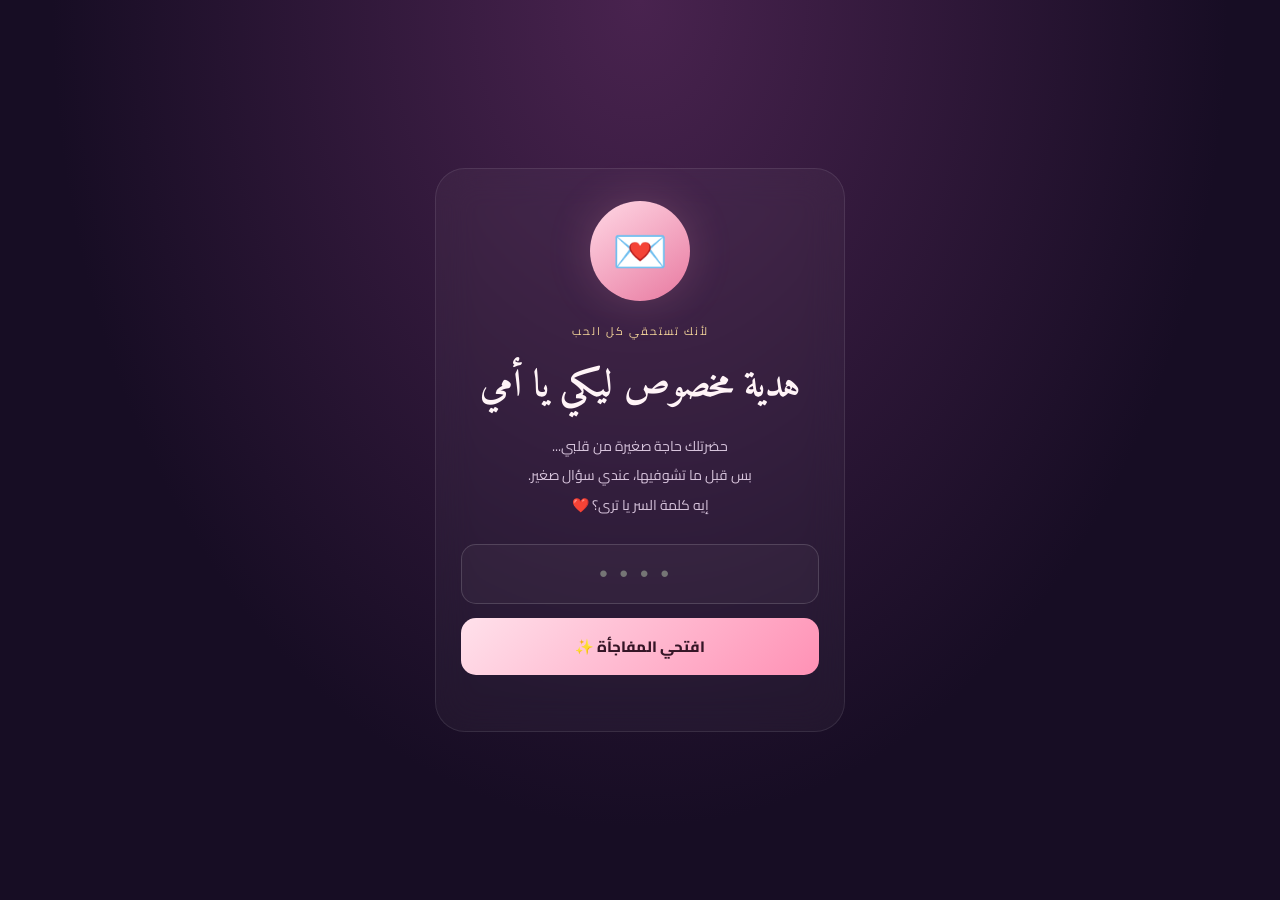
==== commit cb3b66e3: "Add initial HTML structure for Mother's Day gift" ====
--- a/index.html
+++ b/index.html
@@ -2,19 +2,20 @@
 <html lang="ar" dir="rtl">
 <head>
 <meta charset="UTF-8">
-<meta name="viewport" content="width=device-width, initial-scale=1.0">
-<meta name="theme-color" content="#160d25">
-<title>إلى أمي ❤️ أجمل نعمة في حياتي</title>
+<meta name="viewport" content="width=device-width, initial-scale=1, maximum-scale=1">
+<meta name="theme-color" content="#170d24">
+<title>لأجمل أم في الدنيا ❤️</title>
 
 <style>
 @import url('https://fonts.googleapis.com/css2?family=Cairo:wght@400;500;600;700;800;900&family=Amiri:wght@400;700&display=swap');
 
 :root {
-    --bg: #160d25;
-    --pink: #ff91b4;
-    --gold: #f8d99d;
-    --white: #fff8fc;
-    --muted: #d9c6dc;
+    --bg: #170d24;
+    --pink: #ff9dbb;
+    --rose: #e879a0;
+    --gold: #f4d59a;
+    --cream: #fff4f7;
+    --muted: #d7c4dc;
 }
 
 * {
@@ -30,504 +31,536 @@
 body {
     min-height: 100vh;
     overflow-x: hidden;
-    color: var(--white);
+    color: var(--cream);
     font-family: 'Cairo', sans-serif;
     background:
-        radial-gradient(ellipse at 15% 10%, #49224f 0%, transparent 42%),
-        radial-gradient(ellipse at 90% 80%, #421b45 0%, transparent 40%),
+        radial-gradient(ellipse at 15% 10%, #48234f, transparent 42%),
+        radial-gradient(ellipse at 85% 80%, #3d1a43, transparent 42%),
         var(--bg);
 }
 
-button, input {
+button {
     font-family: inherit;
-}
-
-button {
     cursor: pointer;
 }
 
-#stars {
+button:focus-visible {
+    outline: 2px solid var(--gold);
+    outline-offset: 4px;
+}
+
+#sky {
     position: fixed;
     inset: 0;
+    z-index: 0;
     overflow: hidden;
     pointer-events: none;
-    z-index: 0;
 }
 
 .star {
     position: absolute;
-    color: #ffe7ba;
-    animation: twinkle 3s infinite ease-in-out;
-}
-
-@keyframes twinkle {
-    0%, 100% { opacity: .2; transform: scale(.8); }
-    50% { opacity: .9; transform: scale(1.25); }
-}
-
-.heart {
-    position: fixed;
-    bottom: -40px;
-    pointer-events: none;
-    z-index: 5;
-    animation: floatUp linear forwards;
+    color: #ffe8bd;
+    animation: sparkle var(--duration, 3s) ease-in-out infinite;
+    animation-delay: var(--delay, 0s);
+}
+
+@keyframes sparkle {
+    0%,100% { opacity: .15; transform: scale(.7); }
+    50% { opacity: .9; transform: scale(1.2); }
+}
+
+@keyframes fadeUp {
+    from { opacity: 0; transform: translateY(24px); }
+    to { opacity: 1; transform: translateY(0); }
+}
+
+@keyframes fadeIn {
+    from { opacity: 0; }
+    to { opacity: 1; }
+}
+
+@keyframes heartbeat {
+    0%,100% { transform: scale(1); }
+    15% { transform: scale(1.13); }
+    30% { transform: scale(1); }
+    45% { transform: scale(1.08); }
 }
 
 @keyframes floatUp {
     to {
-        transform: translateY(-115vh) rotate(35deg);
+        transform: translateY(-110vh) rotate(35deg);
         opacity: 0;
     }
 }
 
-@keyframes appear {
-    from { opacity: 0; transform: translateY(22px); }
-    to { opacity: 1; transform: translateY(0); }
-}
-
-@keyframes heartbeat {
-    0%, 100% { transform: scale(1); }
-    15% { transform: scale(1.12); }
-    30% { transform: scale(1); }
-    45% { transform: scale(1.08); }
-}
-
-/* شاشة كلمة السر */
-
-.lock-screen {
+@keyframes envelopeOpen {
+    0% { transform: rotateX(0); }
+    100% { transform: rotateX(180deg); }
+}
+
+@keyframes glow {
+    0%,100% { box-shadow: 0 0 20px #ff9dbb12; }
+    50% { box-shadow: 0 0 45px #ff9dbb32; }
+}
+
+@keyframes musicWave {
+    0%,100% { transform: scaleY(.35); }
+    50% { transform: scaleY(1); }
+}
+
+/* شاشة الدخول */
+
+.screen {
     position: fixed;
     inset: 0;
     z-index: 20;
     display: flex;
     align-items: center;
     justify-content: center;
-    padding: 20px;
+    padding: 22px;
     background:
-        radial-gradient(ellipse at top, #49244d, transparent 65%),
-        #160d25;
-    transition: opacity .8s, visibility .8s;
-}
-
-.lock-screen.hidden {
+        radial-gradient(ellipse at top, #49234f, transparent 65%),
+        #170d24;
+    transition: opacity .9s ease, visibility .9s ease;
+}
+
+.screen.gone {
     opacity: 0;
     visibility: hidden;
     pointer-events: none;
 }
 
-.lock-card {
+.login-card {
     width: 100%;
     max-width: 410px;
-    padding: 35px 25px;
     text-align: center;
-    border: 1px solid #ffffff20;
+    padding: 32px 25px;
+    border: 1px solid #ffffff18;
     border-radius: 30px;
-    background: #ffffff0c;
+    background: #ffffff09;
     backdrop-filter: blur(18px);
-    box-shadow: 0 25px 80px #0005;
-    animation: appear 1s ease;
-}
-
-.lock-icon {
+    animation: fadeUp 1s ease;
+}
+
+.login-icon {
     width: 100px;
     height: 100px;
     display: grid;
     place-items: center;
     margin: 0 auto 20px;
+    font-size: 45px;
     border-radius: 50%;
-    background: linear-gradient(145deg, #ffd2e1, #ee7da5);
-    box-shadow: 0 0 40px #ff8eae35;
-    font-size: 45px;
-}
-
-.eyebrow {
+    background: linear-gradient(145deg, #ffd8e5, #e879a0);
+    box-shadow: 0 0 45px #ff9dbb32;
+    animation: heartbeat 2.5s infinite;
+}
+
+.kicker {
     color: var(--gold);
-    font-size: 12px;
+    font-size: 11px;
     letter-spacing: 2px;
     margin-bottom: 12px;
 }
 
-.lock-card h1 {
+.login-card h1 {
     font-family: 'Amiri', serif;
-    font-size: clamp(28px, 7vw, 37px);
+    font-size: clamp(28px, 7vw, 38px);
     margin-bottom: 12px;
 }
 
-.lock-card p {
+.login-card p {
     color: var(--muted);
     font-size: 14px;
     line-height: 2.1;
 }
 
-.password-input {
+.password {
     width: 100%;
-    margin-top: 25px;
     padding: 15px;
+    margin-top: 24px;
     text-align: center;
+    direction: ltr;
+    font-size: 24px;
+    letter-spacing: 12px;
     color: white;
-    font-size: 25px;
-    letter-spacing: 12px;
-    border: 1px solid #ffffff25;
+    background: #ffffff09;
+    border: 1px solid #ffffff26;
     border-radius: 15px;
     outline: none;
-    background: #ffffff0b;
-    direction: ltr;
-}
-
-.password-input:focus {
+}
+
+.password:focus {
     border-color: var(--pink);
-    box-shadow: 0 0 0 3px #ff8eae20;
-}
-
-.main-btn {
+}
+
+.primary-btn {
     width: 100%;
-    margin-top: 15px;
-    padding: 14px;
-    color: #381629;
-    font-size: 16px;
+    margin-top: 14px;
+    padding: 14px 18px;
+    border: 0;
+    border-radius: 15px;
+    background: linear-gradient(135deg, #ffe1eb, #ff91b5);
+    color: #351526;
     font-weight: 800;
-    border: none;
-    border-radius: 15px;
-    background: linear-gradient(135deg, #ffe3ed, #ff91b4);
-    transition: transform .2s;
-}
-
-.main-btn:active {
-    transform: scale(.98);
+    font-size: 15px;
+    transition: transform .2s, filter .2s;
+}
+
+.primary-btn:active,
+.action-btn:active {
+    transform: scale(.97);
 }
 
 .error {
-    min-height: 25px;
-    margin-top: 10px;
-    color: #ffb0bd;
-    font-size: 13px;
-}
-
-/* الموقع الرئيسي */
-
-#mainSite {
+    min-height: 24px;
+    padding-top: 8px;
+    font-size: 12px;
+    color: #ffafc1;
+}
+
+/* جسم الموقع */
+
+#app {
     display: none;
     position: relative;
-    z-index: 2;
-}
-
-#mainSite.visible {
+    z-index: 1;
+}
+
+#app.active {
     display: block;
-    animation: appear 1s ease;
+    animation: fadeIn 1.1s ease;
 }
 
 .topbar {
     display: flex;
+    align-items: center;
     justify-content: space-between;
-    align-items: center;
-    gap: 10px;
-    padding: 16px 6%;
-    border-bottom: 1px solid #ffffff10;
+    gap: 12px;
+    padding: 15px 6%;
+    border-bottom: 1px solid #ffffff0c;
 }
 
 .brand {
-    color: #ffd4e2;
+    font-size: 13px;
+    color: #ffd7e5;
     font-weight: 800;
-    font-size: 14px;
-}
-
-.music-btn {
+}
+
+.music-control {
     display: flex;
     align-items: center;
     gap: 8px;
-    padding: 9px 13px;
-    border: 1px solid #ffffff25;
-    border-radius: 30px;
     color: white;
-    background: #ffffff0c;
-    font-size: 12px;
-}
-
-.music-dot {
-    width: 8px;
-    height: 8px;
+    background: #ffffff0b;
+    border: 1px solid #ffffff1b;
+    border-radius: 25px;
+    padding: 9px 12px;
+    font-size: 11px;
+}
+
+.wave {
+    height: 14px;
+    display: flex;
+    align-items: center;
+    gap: 2px;
+}
+
+.wave span {
+    display: block;
+    width: 3px;
+    height: 12px;
+    border-radius: 5px;
     background: var(--pink);
-    border-radius: 50%;
-}
-
-.music-btn.playing .music-dot {
-    animation: twinkle 1s infinite;
-}
-
-section {
-    position: relative;
-    z-index: 2;
-    padding: 75px 20px;
-}
-
-.hero {
-    min-height: 83vh;
-    display: flex;
+    transform: scaleY(.3);
+}
+
+.music-control.playing .wave span {
+    animation: musicWave .55s ease-in-out infinite;
+}
+
+.music-control.playing .wave span:nth-child(2) {
+    animation-delay: .1s;
+}
+
+.music-control.playing .wave span:nth-child(3) {
+    animation-delay: .2s;
+}
+
+.music-control.playing .wave span:nth-child(4) {
+    animation-delay: .3s;
+}
+
+/* مشاهد متحركة */
+
+.scene {
+    display: none;
+    min-height: 76vh;
+    padding: 70px 22px;
     align-items: center;
     justify-content: center;
     text-align: center;
 }
 
-.hero-content {
-    max-width: 780px;
-    animation: appear 1.3s ease;
-}
-
-.small-label {
+.scene.current {
+    display: flex;
+    animation: fadeUp .85s ease both;
+}
+
+.scene-inner {
+    width: 100%;
+    max-width: 750px;
+}
+
+.scene-number {
+    color: var(--gold);
+    font-size: 11px;
+    letter-spacing: 3px;
+    margin-bottom: 25px;
+}
+
+.scene h2 {
+    font-family: 'Amiri', serif;
+    font-size: clamp(36px, 8vw, 63px);
+    line-height: 1.65;
+    color: #ffe0eb;
+    margin-bottom: 20px;
+}
+
+.scene-text {
+    min-height: 105px;
+    color: #f1e4f1;
+    font-size: clamp(15px, 3.8vw, 18px);
+    line-height: 2.5;
+    white-space: pre-line;
+}
+
+.typing-cursor::after {
+    content: "▋";
     display: inline-block;
-    color: var(--gold);
-    border: 1px solid #f8d89a40;
-    background: #f8d89a0c;
-    padding: 8px 17px;
-    border-radius: 40px;
+    color: var(--pink);
+    font-size: .75em;
+    margin-right: 3px;
+    animation: blink .7s infinite;
+}
+
+@keyframes blink {
+    50% { opacity: 0; }
+}
+
+.scene-icon {
+    display: block;
+    font-size: 68px;
+    margin-bottom: 22px;
+    animation: heartbeat 2.5s infinite;
+}
+
+.action-btn {
+    margin-top: 35px;
+    padding: 13px 24px;
+    border: 1px solid #ff9dbb60;
+    border-radius: 30px;
+    color: #ffe6ee;
+    background: #ff9dbb13;
+    font-size: 14px;
+    transition: .25s;
+}
+
+.action-btn:hover {
+    background: #ff9dbb24;
+    border-color: var(--pink);
+}
+
+.progress {
+    display: flex;
+    justify-content: center;
+    gap: 8px;
+    margin-top: 35px;
+}
+
+.progress span {
+    width: 7px;
+    height: 7px;
+    border-radius: 50%;
+    background: #ffffff2a;
+    transition: .4s;
+}
+
+.progress span.done {
+    background: var(--pink);
+    box-shadow: 0 0 12px #ff9dbb70;
+}
+
+/* ظرف الرسالة */
+
+.envelope-wrap {
+    margin: 35px auto 10px;
+    width: 170px;
+    height: 120px;
+    position: relative;
+    perspective: 600px;
+}
+
+.envelope {
+    position: absolute;
+    inset: 0;
+    background: linear-gradient(145deg, #ffd6e4, #d96f98);
+    border-radius: 5px 5px 12px 12px;
+    box-shadow: 0 15px 40px #0003;
+}
+
+.envelope::before {
+    content: "";
+    position: absolute;
+    left: 0;
+    right: 0;
+    top: 0;
+    margin: auto;
+    border-left: 85px solid transparent;
+    border-right: 85px solid transparent;
+    border-top: 70px solid #ffabc6;
+    transform-origin: top;
+    z-index: 3;
+    transition: transform .7s ease;
+}
+
+.envelope.open::before {
+    transform: rotateX(180deg);
+}
+
+.envelope::after {
+    content: "♥";
+    position: absolute;
+    top: 42px;
+    left: 0;
+    right: 0;
+    z-index: 4;
+    text-align: center;
+    color: #8f315a;
+    font-size: 27px;
+    transition: opacity .4s;
+}
+
+.envelope.open::after {
+    opacity: 0;
+}
+
+.letter-paper {
+    position: absolute;
+    bottom: 8px;
+    left: 12px;
+    right: 12px;
+    height: 95px;
+    background: #fff7fa;
+    border-radius: 5px;
+    transition: transform .8s ease;
+}
+
+.envelope.open .letter-paper {
+    transform: translateY(-65px);
+}
+
+/* بطاقات الذكريات */
+
+.memory-grid {
+    display: grid;
+    grid-template-columns: repeat(3, 1fr);
+    gap: 13px;
+    margin: 35px auto 0;
+    max-width: 700px;
+}
+
+.memory {
+    padding: 22px 12px;
+    border: 1px solid #ffffff15;
+    border-radius: 20px;
+    background: #ffffff08;
+    opacity: 0;
+    transform: translateY(15px);
+    transition: opacity .6s, transform .6s;
+}
+
+.memory.show {
+    opacity: 1;
+    transform: translateY(0);
+}
+
+.memory .emoji {
+    font-size: 33px;
+    display: block;
+    margin-bottom: 10px;
+}
+
+.memory h3 {
+    color: #ffd6e4;
+    font-size: 14px;
+    margin-bottom: 7px;
+}
+
+.memory p {
+    color: var(--muted);
     font-size: 12px;
-    margin-bottom: 25px;
-}
-
-.hero-heart {
-    display: block;
-    font-size: 65px;
-    margin-bottom: 15px;
-    filter: drop-shadow(0 0 25px #ff8eae55);
+    line-height: 2;
+}
+
+/* الخاتمة */
+
+.final-heart {
+    font-size: 85px;
     animation: heartbeat 2s infinite;
-}
-
-.hero h1 {
-    font-family: 'Amiri', serif;
-    font-size: clamp(48px, 11vw, 85px);
-    line-height: 1.4;
-    background: linear-gradient(135deg, #fff, #ffc1d7, #f8d99d);
-    -webkit-background-clip: text;
-    background-clip: text;
-    color: transparent;
-}
-
-.hero h2 {
-    margin-top: 12px;
-    color: #ffd4e2;
-    font-size: clamp(18px, 4vw, 27px);
-}
-
-.hero p {
-    max-width: 540px;
-    margin: 20px auto 0;
-    color: var(--muted);
-    line-height: 2.2;
-    font-size: 15px;
-}
-
-.scroll-btn {
-    display: inline-block;
-    margin-top: 30px;
-    padding: 13px 25px;
-    border-radius: 30px;
-    color: #351526;
-    text-decoration: none;
-    font-weight: 800;
-    background: linear-gradient(135deg, #ffe5ee, #ff9fbd);
-    box-shadow: 0 8px 30px #ff8eae20;
-}
-
-.section-heading {
-    text-align: center;
-    margin-bottom: 35px;
-}
-
-.section-heading .mini {
-    color: var(--gold);
-    font-size: 12px;
-    letter-spacing: 2px;
-}
-
-.section-heading h2 {
-    font-family: 'Amiri', serif;
-    font-size: clamp(30px, 6vw, 45px);
-    margin-top: 10px;
-}
-
-.section-heading p {
-    color: var(--muted);
-    font-size: 14px;
-    margin-top: 10px;
-    line-height: 2;
-}
-
-.message-card {
-    max-width: 760px;
-    margin: auto;
-    padding: clamp(25px, 6vw, 50px);
-    border: 1px solid #ffffff17;
-    border-radius: 28px;
-    background: linear-gradient(145deg, #ffffff0d, #ffffff04);
-    box-shadow: 0 25px 80px #0002;
-}
-
-.quote {
-    font-family: 'Amiri', serif;
-    font-size: 27px;
-    color: var(--pink);
-    text-align: center;
-    margin-bottom: 20px;
-}
-
-.message-text {
-    color: #f5e9f4;
-    font-size: 15px;
-    line-height: 2.5;
-    text-align: center;
-    white-space: pre-line;
-}
-
-.divider {
-    width: 80px;
-    height: 2px;
-    margin: 25px auto;
-    background: linear-gradient(90deg, transparent, var(--pink), transparent);
-}
-
-.signature {
-    text-align: center;
+    filter: drop-shadow(0 0 30px #ff9dbb50);
+}
+
+.final-signature {
     color: var(--gold);
     font-family: 'Amiri', serif;
-    font-size: 25px;
-}
-
-.cards {
-    max-width: 1000px;
-    margin: auto;
-    display: grid;
-    grid-template-columns: repeat(3, minmax(0, 1fr));
-    gap: 18px;
-}
-
-.love-card {
-    padding: 28px 20px;
+    font-size: 28px;
+    margin-top: 28px;
+}
+
+footer {
+    position: relative;
+    z-index: 2;
+    padding: 25px 15px;
     text-align: center;
-    border: 1px solid #ffffff15;
-    border-radius: 22px;
-    background: #ffffff09;
-    transition: transform .3s, border-color .3s;
-}
-
-.love-card:hover {
-    transform: translateY(-5px);
-    border-color: #ff8eae70;
-}
-
-.love-card .icon {
-    font-size: 38px;
-    margin-bottom: 15px;
-}
-
-.love-card h3 {
-    color: #ffd4e2;
-    font-size: 18px;
-    margin-bottom: 10px;
-}
-
-.love-card p {
-    color: var(--muted);
-    font-size: 13px;
-    line-height: 2;
-}
-
-.prayers {
-    max-width: 760px;
-    margin: auto;
-    display: grid;
-    gap: 15px;
-}
-
-.prayer {
-    display: flex;
-    align-items: flex-start;
-    gap: 15px;
-    padding: 20px;
-    border: 1px solid #ffffff15;
-    border-radius: 18px;
-    background: #ffffff08;
-}
-
-.prayer span {
-    font-size: 25px;
-}
-
-.prayer p {
-    color: #f2e5f1;
-    line-height: 2;
-    font-size: 14px;
-}
-
-.final-section {
-    text-align: center;
-    padding-top: 90px;
-    padding-bottom: 100px;
-}
-
-.big-heart {
-    font-size: 75px;
-    filter: drop-shadow(0 0 30px #ff8eae60);
-}
-
-.final-section h2 {
-    font-family: 'Amiri', serif;
-    font-size: clamp(38px, 8vw, 60px);
-    margin: 20px 0;
-    color: #ffd4e2;
-}
-
-.final-section p {
-    max-width: 550px;
-    margin: auto;
-    color: var(--muted);
-    font-size: 15px;
-    line-height: 2.5;
-}
-
-.final-sign {
-    font-family: 'Amiri', serif;
-    color: var(--gold);
-    font-size: 27px;
-    margin-top: 25px;
-}
-
-footer {
-    text-align: center;
-    padding: 25px 15px;
-    border-top: 1px solid #ffffff10;
-    color: #bba6c0;
+    color: #bba8c0;
     font-size: 12px;
-    line-height: 2;
-}
-
-@media (max-width: 700px) {
-    section {
-        padding: 60px 17px;
-    }
-
-    .hero {
+    border-top: 1px solid #ffffff0c;
+}
+
+@media (max-width: 600px) {
+    .scene {
         min-height: 78vh;
-    }
-
-    .cards {
+        padding: 55px 18px;
+    }
+
+    .memory-grid {
         grid-template-columns: 1fr;
-        max-width: 430px;
+        max-width: 380px;
+    }
+
+    .memory {
+        display: flex;
+        align-items: center;
+        text-align: right;
+        gap: 13px;
+        padding: 17px;
+    }
+
+    .memory .emoji {
+        margin: 0;
+        font-size: 30px;
+    }
+
+    .memory h3 {
+        margin-bottom: 3px;
     }
 
     .topbar {
-        padding: 14px 4%;
+        padding: 13px 4%;
     }
 
     .brand {
-        font-size: 12px;
-    }
-
-    .music-btn {
-        padding: 8px 10px;
         font-size: 11px;
-    }
-
-    .message-text {
-        font-size: 14px;
     }
 }
 
@@ -535,7 +568,7 @@
     *, *::before, *::after {
         animation-duration: .01ms !important;
         animation-iteration-count: 1 !important;
-        scroll-behavior: auto !important;
+        transition-duration: .01ms !important;
     }
 }
 </style>
@@ -543,38 +576,40 @@
 
 <body>
 
-<div id="stars"></div>
-
-<!-- شاشة كلمة السر -->
-<div class="lock-screen" id="lockScreen">
-    <div class="lock-card">
-        <div class="lock-icon">💌</div>
-
-        <div class="eyebrow">هدية صغيرة من القلب</div>
-
-        <h1>مفاجأة مخصوص ليكي يا أمي ❤️</h1>
+<div id="sky"></div>
+
+<!-- كلمة السر -->
+<div class="screen" id="lockScreen">
+    <div class="login-card">
+        <div class="login-icon">💌</div>
+
+        <div class="kicker">لأنك تستحقي كل الحب</div>
+
+        <h1>هدية مخصوص ليكي يا أمي</h1>
 
         <p>
-            فيه رسالة جميلة مستنياكي جوه...
+            حضرتلك حاجة صغيرة من قلبي...
             <br>
-            اكتبي كلمة السر وافتحي هديتك.
+            بس قبل ما تشوفيها، عندي سؤال صغير.
+            <br>
+            إيه كلمة السر يا ترى؟ ❤️
         </p>
 
         <form id="passwordForm">
             <input
-                class="password-input"
                 id="passwordInput"
+                class="password"
                 type="password"
                 inputmode="numeric"
                 maxlength="4"
                 placeholder="••••"
+                autocomplete="off"
                 aria-label="كلمة السر"
-                autocomplete="off"
                 required
             >
 
-            <button class="main-btn" type="submit">
-                افتحي هديتك ❤️
+            <button class="primary-btn" type="submit">
+                افتحي المفاجأة ✨
             </button>
         </form>
 
@@ -582,185 +617,218 @@
     </div>
 </div>
 
-<!-- الأغنية: اسم الملف مطابق تمامًا للاسم الذي رفعته على GitHub -->
-<audio id="backgroundMusic" loop preload="auto">
+<!-- ملف الأغنية الصوتي -->
+<audio id="music" loop preload="auto">
     <source src="./Albumaty.Com_hsyn_algsmy_amy_gnt.mp3" type="audio/mpeg">
 </audio>
 
-<div id="mainSite">
+<div id="app">
 
     <header class="topbar">
-        <div class="brand">♡ رسالة من القلب</div>
-
-        <button class="music-btn" id="musicButton" type="button">
-            <span class="music-dot"></span>
-            <span id="musicLabel">تشغيل الموسيقى</span>
+        <div class="brand">♡ من قلبي لقلبك يا أمي</div>
+
+        <button class="music-control" id="musicButton" type="button">
+            <div class="wave"><span></span><span></span><span></span><span></span></div>
+            <span id="musicLabel">تشغيل الأغنية</span>
         </button>
     </header>
 
     <main>
 
-        <section class="hero">
-            <div class="hero-content">
-                <span class="small-label">إلى أغلى إنسانة في حياتي</span>
-
-                <span class="hero-heart">❤️</span>
-
-                <h1>أمي الحبيبة</h1>
-
-                <h2>أنتِ أجمل نعمة ربنا رزقني بيها</h2>
-
-                <p>
-                    يمكن الكلام مهما كان جميل مش هيوصف مكانتك عندي،
-                    بس حبيت أعملك حاجة من قلبي،
-                    تفكرك إنك دايمًا أغلى حد في حياتي.
-                </p>
-
-                <a class="scroll-btn" href="#letter">
-                    افتحي رسالتي ليكي ↓
-                </a>
+        <!-- المشهد الأول -->
+        <section class="scene current" data-scene="0">
+            <div class="scene-inner">
+                <div class="scene-number">حكاية صغيرة من القلب · 01</div>
+
+                <span class="scene-icon">🌙</span>
+
+                <h2">استني لحظة يا أمي...</h2>
+
+                <div class="scene-text"
+                     data-text="النهارده مش يوم عادي بالنسبة لي...
+كنت عايز أعملك حاجة مختلفة،
+حاجة أول ما تشوفيها تعرفي إنها معمولة علشانك إنتِ وبس.">
+                </div>
+
+                <button class="action-btn next-btn">
+                    كمّل المفاجأة ❤️ ←
+                </button>
             </div>
         </section>
 
-        <section id="letter">
-            <div class="section-heading">
-                <div class="mini">كلام من القلب</div>
-                <h2>رسالة لأحن قلب ❤️</h2>
-                <p>كلام يمكن بقصر في قوله، لكنه عمره ما بيغيب عن قلبي.</p>
-            </div>
-
-            <div class="message-card">
-                <div class="quote">« أمي.. يا أجمل حكاية في عمري »</div>
-
-                <div class="message-text">يا أمي الحبيبة ❤️
-
-مش عارف أبدأ كلامي منين، ولا إزاي أوصفلك
-قد إيه أنا بحبك وقد إيه وجودك في حياتي نعمة كبيرة.
-
-شكرًا على كل مرة تعبتي عشاني،
-وكل مرة خفتي عليّا، وكل دعوة دعتيهالي من قلبك،
-وكل مرة كنتِ فيها جنبي حتى وأنا مش عارف أعبّر.
-
-يمكن ساعات مقصر في حقك،
-ويمكن مش بقولك كل يوم إنتِ غالية عندي قد إيه،
-لكن الحقيقة إن مفيش كلام يقدر يوصف مكانتك في قلبي.
-
-نفسي أشوفك دايمًا مبسوطة ومرتاحة،
-ونفسي ربنا يقدرني وأفرح قلبك،
-وأكون سبب في ضحكتك زي ما كنتِ دايمًا سبب في أماني.
-
-ربنا يخليكي ليا يا أمي،
-ويباركلي في عمرك وصحتك،
-وما يحرمنيش أبدًا من وجودك ودعواتك وحنانك.
-
-بحبك حب أكبر من أي كلام،
-وهفضل طول عمري فخور إنك أمي. ❤️</div>
-
-                <div class="divider"></div>
-
-                <div class="signature">ابنك اللي بيحبك من كل قلبه ❤️</div>
+        <!-- المشهد الثاني -->
+        <section class="scene" data-scene="1">
+            <div class="scene-inner">
+                <div class="scene-number">رسالة مخصوص ليكي · 02</div>
+
+                <span class="scene-icon">💌</span>
+
+                <h2>فيه رسالة مستنياكي</h2>
+
+                <div class="scene-text"
+                     data-text="جوا الرسالة دي كلام يمكن مش بقوله كتير،
+بس كل كلمة فيه حقيقية...
+اضغطي على الظرف، وافتحي كلام ابنك ليكي.">
+                </div>
+
+                <div class="envelope-wrap">
+                    <div class="envelope" id="envelope">
+                        <div class="letter-paper"></div>
+                    </div>
+                </div>
+
+                <button class="action-btn" id="openEnvelope">
+                    افتحي الظرف 💗
+                </button>
+
+                <button class="action-btn next-btn" id="letterNext" hidden>
+                    اقري رسالتك يا أمي ←
+                </button>
             </div>
         </section>
 
-        <section>
-            <div class="section-heading">
-                <div class="mini">ثلاث حاجات من قلبي</div>
-                <h2>إنتِ بالنسبة لي إيه؟</h2>
-                <p>في حاجات وجودها في حياتنا ملوش بديل، وإنتِ أولهم.</p>
-            </div>
-
-            <div class="cards">
-                <article class="love-card">
-                    <div class="icon">🏡</div>
-                    <h3>أماني</h3>
-                    <p>
-                        مهما الدنيا تتغير، وجودك جنبي
-                        بيخليني أحس إن لسه في أمان،
-                        وإن فيه قلب دايمًا بيتمنى لي الخير.
-                    </p>
-                </article>
-
-                <article class="love-card">
-                    <div class="icon">🤍</div>
-                    <h3>دعوتي الحلوة</h3>
-                    <p>
-                        دعواتك عندي بالدنيا وما فيها،
-                        وربنا وحده عالم قد إيه بتمنى
-                        أشوفك دايمًا راضية ومبسوطة.
-                    </p>
-                </article>
-
-                <article class="love-card">
-                    <div class="icon">🌷</div>
-                    <h3>أجمل نعمة</h3>
-                    <p>
-                        لو ليا أمنية أطلبها كل يوم،
-                        فهي إن ربنا يحفظك ليا،
-                        ويقدرني أرد جزء من فضلك.
-                    </p>
-                </article>
+        <!-- المشهد الثالث -->
+        <section class="scene" data-scene="2">
+            <div class="scene-inner">
+                <div class="scene-number">كلام من القلب · 03</div>
+
+                <span class="scene-icon">❤️</span>
+
+                <h2>أمي الحبيبة</h2>
+
+                <div class="scene-text"
+                     data-text="مش عارف أوصفلك إنتِ غالية عندي قد إيه.
+
+شكرًا على كل تعب تعبتيه عشاني،
+وكل دعوة حلوة خرجت من قلبك،
+وكل مرة لقيتك جنبي حتى من غير ما أطلب.
+
+يمكن ساعات مقصر في التعبير،
+بس والله إنتِ مكانك في قلبي أكبر من أي كلام.
+
+نفسي أفرحك، وأشوف ضحكتك دايمًا،
+وأكون ابن تفتخري بيه،
+وأقدر أرد ولو جزء صغير من كل اللي عملتيه عشاني.
+
+بحبك يا أمي...
+حب أكبر بكتير من الرسالة دي كلها.">
+                </div>
+
+                <button class="action-btn next-btn">
+                    فيه كمان حاجة ليكي 🌷 ←
+                </button>
             </div>
         </section>
 
-        <section>
-            <div class="section-heading">
-                <div class="mini">دعوات من القلب</div>
-                <h2>يا رب احفظ أمي ❤️</h2>
-                <p>أجمل هدية أقدر أقدمهالك هي دعوة صادقة من قلبي.</p>
-            </div>
-
-            <div class="prayers">
-                <div class="prayer">
-                    <span>🤲</span>
-                    <p>
-                        يا رب احفظ أمي بعينك التي لا تنام،
-                        وارزقها الصحة والعافية وراحة البال.
-                    </p>
+        <!-- المشهد الرابع -->
+        <section class="scene" data-scene="3">
+            <div class="scene-inner">
+                <div class="scene-number">حاجات عمري ما أنساها · 04</div>
+
+                <span class="scene-icon">🌸</span>
+
+                <h2>إنتِ بالنسبالي...</h2>
+
+                <div class="scene-text"
+                     data-text="فيه حاجات في حياتنا ملهاش بديل،
+ومهما كبرنا بنفضل محتاجينها...
+وإنتِ عندي أكتر من مجرد أم.">
                 </div>
 
-                <div class="prayer">
-                    <span>🌸</span>
-                    <p>
-                        يا رب املأ قلبها فرحة وطمأنينة،
-                        وعوّضها عن كل تعب شافته بأيام جميلة.
-                    </p>
+                <div class="memory-grid">
+                    <article class="memory">
+                        <span class="emoji">🏡</span>
+                        <div>
+                            <h3>الأمان</h3>
+                            <p>وجودك جنبي بيطمن قلبي.</p>
+                        </div>
+                    </article>
+
+                    <article class="memory">
+                        <span class="emoji">🤍</span>
+                        <div>
+                            <h3>الحنان</h3>
+                            <p>قلبك دايمًا أحن قلب عليّا.</p>
+                        </div>
+                    </article>
+
+                    <article class="memory">
+                        <span class="emoji">🤲</span>
+                        <div>
+                            <h3>البركة</h3>
+                            <p>دعواتك من أغلى الحاجات عندي.</p>
+                        </div>
+                    </article>
                 </div>
 
-                <div class="prayer">
-                    <span>💗</span>
-                    <p>
-                        يا رب أقدر أفرحها وأكون ابنًا صالحًا ليها،
-                        واجعلني دايمًا سبب في ابتسامتها وفخرها.
-                    </p>
-                </div>
+                <button class="action-btn next-btn">
+                    آخر مفاجأة يا أمي 💖 ←
+                </button>
             </div>
         </section>
 
-        <section class="final-section">
-            <div class="big-heart">💖</div>
-
-            <h2>بحبك يا أمي</h2>
-
-            <p>
-                لو كان الحب بيتكتب في رسالة،
-                فكل الرسائل مش هتكفي.
-                ولو كان بيتقاس بالكلام،
-                فكل الكلام قليل عليكي.
-
-                <br><br>
-
-                إنتِ مش مجرد جزء من حياتي...
-                إنتِ من أجمل أسبابها.
-                ربنا يخليكي ليا يا أغلى الناس.
-            </p>
-
-            <div class="final-sign">من ابنك ❤️</div>
+        <!-- المشهد الخامس -->
+        <section class="scene" data-scene="4">
+            <div class="scene-inner">
+                <div class="scene-number">أمنية من ابنك · 05</div>
+
+                <span class="scene-icon">🤲</span>
+
+                <h2>يا رب احفظ أمي</h2>
+
+                <div class="scene-text"
+                     data-text="يا رب اكتب لأمي أيامًا جميلة،
+وارزقها الصحة وراحة البال،
+وعوّض قلبها عن كل تعب بفرحة كبيرة.
+
+يا رب أقدر أفرحها،
+وأكون سبب في ابتسامتها،
+وأشوفها دايمًا راضية ومبسوطة.
+
+اللهم لا تحرمني وجودها ولا دعواتها،
+واحفظها ليا طول العمر يا رب.">
+                </div>
+
+                <button class="action-btn next-btn">
+                    افتحي آخر رسالة ❤️ ←
+                </button>
+            </div>
         </section>
 
+        <!-- المشهد السادس -->
+        <section class="scene" data-scene="5">
+            <div class="scene-inner">
+                <div class="scene-number">من ابنك إلى أغلى أم · 06</div>
+
+                <div class="final-heart">💖</div>
+
+                <h2>بحبك يا أمي</h2>
+
+                <div class="scene-text"
+                     data-text="لو أقدر أديكي هدية قد حبك عندي،
+كنت هديتك الدنيا كلها...
+
+لكن النهارده كل اللي أقدر أقوله:
+ربنا يخليكي ليا،
+ويقدرني أفرح قلبك،
+وأفضل دايمًا ابن تفرحي بيه.
+
+إنتِ أجمل نعمة في حياتي،
+وأغلى هدية من ربنا لقلبي.">
+                </div>
+
+                <div class="final-signature">ابنك اللي بيحبك ❤️</div>
+
+                <button class="action-btn" id="replayButton">
+                    نعيش اللحظة من أول وجديد ↻
+                </button>
+            </div>
+        </section>
+
     </main>
 
     <footer>
-        اتعملت بكل الحب ❤️ علشان أغلى أم في الدنيا
+        اتعملت بكل الحب علشان أغلى أم في الدنيا ❤️
         <br>
         ربنا يخليكي ليا يا أمي 🌷
     </footer>
@@ -768,39 +836,120 @@
 </div>
 
 <script>
-const CORRECT_PASSWORD = "1010";
+/* إعدادات */
+const PASSWORD = "1010";
 
 const lockScreen = document.getElementById("lockScreen");
 const passwordForm = document.getElementById("passwordForm");
 const passwordInput = document.getElementById("passwordInput");
 const errorMessage = document.getElementById("errorMessage");
 
-const mainSite = document.getElementById("mainSite");
-const music = document.getElementById("backgroundMusic");
+const app = document.getElementById("app");
+const music = document.getElementById("music");
 const musicButton = document.getElementById("musicButton");
 const musicLabel = document.getElementById("musicLabel");
 
-/* نجوم متحركة */
-const starsContainer = document.getElementById("stars");
-
-for (let i = 0; i < 55; i++) {
+const scenes = Array.from(document.querySelectorAll(".scene"));
+let currentScene = 0;
+let typingTimer = null;
+let sceneToken = 0;
+let openedEnvelope = false;
+let heartsStarted = false;
+
+/* نجوم */
+const sky = document.getElementById("sky");
+
+for (let i = 0; i < 65; i++) {
     const star = document.createElement("span");
     star.className = "star";
-    star.textContent = Math.random() > 0.5 ? "✦" : "·";
+    star.textContent = Math.random() > .5 ? "✦" : "·";
     star.style.left = Math.random() * 100 + "%";
     star.style.top = Math.random() * 100 + "%";
-    star.style.fontSize = (8 + Math.random() * 12) + "px";
-    star.style.animationDelay = Math.random() * 4 + "s";
-    star.style.animationDuration = (2 + Math.random() * 4) + "s";
-    starsContainer.appendChild(star);
-}
-
-/* فتح الهدية وتشغيل الأغنية */
+    star.style.fontSize = (8 + Math.random() * 13) + "px";
+    star.style.setProperty("--delay", Math.random() * 4 + "s");
+    star.style.setProperty("--duration", (2 + Math.random() * 4) + "s");
+    sky.appendChild(star);
+}
+
+/* كتابة النص حرفًا حرفًا */
+function typeText(element, text, token) {
+    clearInterval(typingTimer);
+
+    element.textContent = "";
+    element.classList.add("typing-cursor");
+
+    let index = 0;
+
+    function typeNext() {
+        if (token !== sceneToken) return;
+
+        if (index < text.length) {
+            const char = text.charAt(index);
+            element.textContent += char;
+            index++;
+
+            let delay = 34;
+
+            if (char === "\n") delay = 240;
+            else if ("،؛:".includes(char)) delay = 180;
+            else if (".!?؟".includes(char)) delay = 340;
+
+            typingTimer = setTimeout(typeNext, delay);
+        } else {
+            element.classList.remove("typing-cursor");
+        }
+    }
+
+    typeNext();
+}
+
+/* عرض مشهد */
+function showScene(index) {
+    if (index < 0 || index >= scenes.length) return;
+
+    sceneToken++;
+    clearTimeout(typingTimer);
+
+    currentScene = index;
+
+    scenes.forEach((scene, i) => {
+        scene.classList.remove("current");
+
+        if (i === index) {
+            scene.classList.add("current");
+        }
+    });
+
+    const scene = scenes[index];
+    const textElement = scene.querySelector(".scene-text");
+    const text = textElement ? textElement.dataset.text || "" : "";
+
+    if (textElement) {
+        const token = sceneToken;
+        typeText(textElement, text, token);
+    }
+
+    const memories = scene.querySelectorAll(".memory");
+
+    memories.forEach((memory, i) => {
+        memory.classList.remove("show");
+
+        setTimeout(() => {
+            if (currentScene === index) {
+                memory.classList.add("show");
+            }
+        }, 500 + i * 350);
+    });
+
+    window.scrollTo({ top: 0, behavior: "smooth" });
+}
+
+/* فتح كلمة السر */
 passwordForm.addEventListener("submit", async function(event) {
     event.preventDefault();
 
-    if (passwordInput.value.trim() !== CORRECT_PASSWORD) {
-        errorMessage.textContent = "كلمة السر مش صحيحة، جربي تاني يا أمي ❤️";
+    if (passwordInput.value.trim() !== PASSWORD) {
+        errorMessage.textContent = "الكلمة مش صحيحة، جربي تاني يا أمي ❤️";
         passwordInput.value = "";
         passwordInput.focus();
         return;
@@ -809,74 +958,108 @@
     errorMessage.textContent = "";
 
     /*
-      تشغيل الصوت يبدأ مباشرة بعد ضغط زر فتح الهدية.
-      يجب أن يكون ملف MP3 موجودًا في نفس مجلد index.html.
+      نطلب تشغيل الأغنية في نفس ضغطة المستخدم.
+      يجب وجود ملف MP3 بالاسم الصحيح في مستودع الموقع.
     */
-    music.volume = 0.7;
-
-    mainSite.classList.add("visible");
-    lockScreen.classList.add("hidden");
-
-    window.scrollTo({ top: 0, behavior: "smooth" });
-
-    startFloatingHearts();
+    music.volume = 0.65;
+
+    app.classList.add("active");
+    lockScreen.classList.add("gone");
+
+    startHearts();
+    showScene(0);
 
     try {
         await music.play();
-        updateMusicButton(true);
+        setMusicState(true);
     } catch (error) {
-        updateMusicButton(false);
+        setMusicState(false);
         musicLabel.textContent = "اضغطي لتشغيل الأغنية";
     }
 });
 
-/* تشغيل وإيقاف الموسيقى */
+/* الانتقال بين المشاهد */
+document.querySelectorAll(".next-btn").forEach(button => {
+    button.addEventListener("click", function() {
+        showScene(currentScene + 1);
+    });
+});
+
+/* فتح الظرف */
+document.getElementById("openEnvelope").addEventListener("click", function() {
+    if (openedEnvelope) return;
+
+    openedEnvelope = true;
+
+    document.getElementById("envelope").classList.add("open");
+    this.textContent = "الظرف اتفتح ❤️";
+
+    setTimeout(() => {
+        document.getElementById("letterNext").hidden = false;
+    }, 850);
+});
+
+document.getElementById("letterNext").addEventListener("click", function() {
+    showScene(2);
+});
+
+/* الموسيقى */
+function setMusicState(playing) {
+    musicButton.classList.toggle("playing", playing);
+    musicLabel.textContent = playing ? "إيقاف الأغنية" : "تشغيل الأغنية";
+}
+
 musicButton.addEventListener("click", async function() {
     if (music.paused) {
         try {
             await music.play();
-            updateMusicButton(true);
+            setMusicState(true);
         } catch (error) {
             musicLabel.textContent = "تعذر تشغيل الأغنية";
         }
     } else {
         music.pause();
-        updateMusicButton(false);
+        setMusicState(false);
     }
 });
 
-function updateMusicButton(playing) {
-    musicLabel.textContent = playing ? "إيقاف الموسيقى" : "تشغيل الموسيقى";
-    musicButton.classList.toggle("playing", playing);
-}
-
-/* قلوب متحركة */
-let heartsStarted = false;
-
-function startFloatingHearts() {
+music.addEventListener("ended", () => setMusicState(false));
+music.addEventListener("pause", () => setMusicState(false));
+music.addEventListener("play", () => setMusicState(true));
+
+/* القلوب */
+function startHearts() {
     if (heartsStarted) return;
     heartsStarted = true;
 
-    setInterval(function() {
-        if (document.hidden) return;
-
-        const heart = document.createElement("div");
+    setInterval(() => {
+        if (document.hidden || !app.classList.contains("active")) return;
+
+        const heart = document.createElement("span");
         heart.className = "heart";
 
-        const emojis = ["❤️", "💗", "💕", "🌸", "✨"];
-        heart.textContent = emojis[Math.floor(Math.random() * emojis.length)];
+        const symbols = ["❤️", "💕", "💗", "🌸", "✨"];
+        heart.textContent = symbols[Math.floor(Math.random() * symbols.length)];
 
         heart.style.left = Math.random() * 100 + "vw";
-        heart.style.fontSize = (13 + Math.random() * 16) + "px";
+        heart.style.fontSize = (13 + Math.random() * 17) + "px";
         heart.style.animationDuration = (6 + Math.random() * 5) + "s";
 
         document.body.appendChild(heart);
 
-        setTimeout(function() {
-            heart.remove();
-        }, 12000);
-    }, 850);
-}
+        setTimeout(() => heart.remove(), 12000);
+    }, 900);
+}
+
+/* إعادة التجربة */
+document.getElementById("replayButton").addEventListener("click", function() {
+    openedEnvelope = false;
+    document.getElementById("envelope").classList.remove("open");
+    document.getElementById("openEnvelope").textContent = "افتحي الظرف 💗";
+    document.getElementById("letterNext").hidden = true;
+
+    showScene(0);
+});
 </script>
 
 </body>
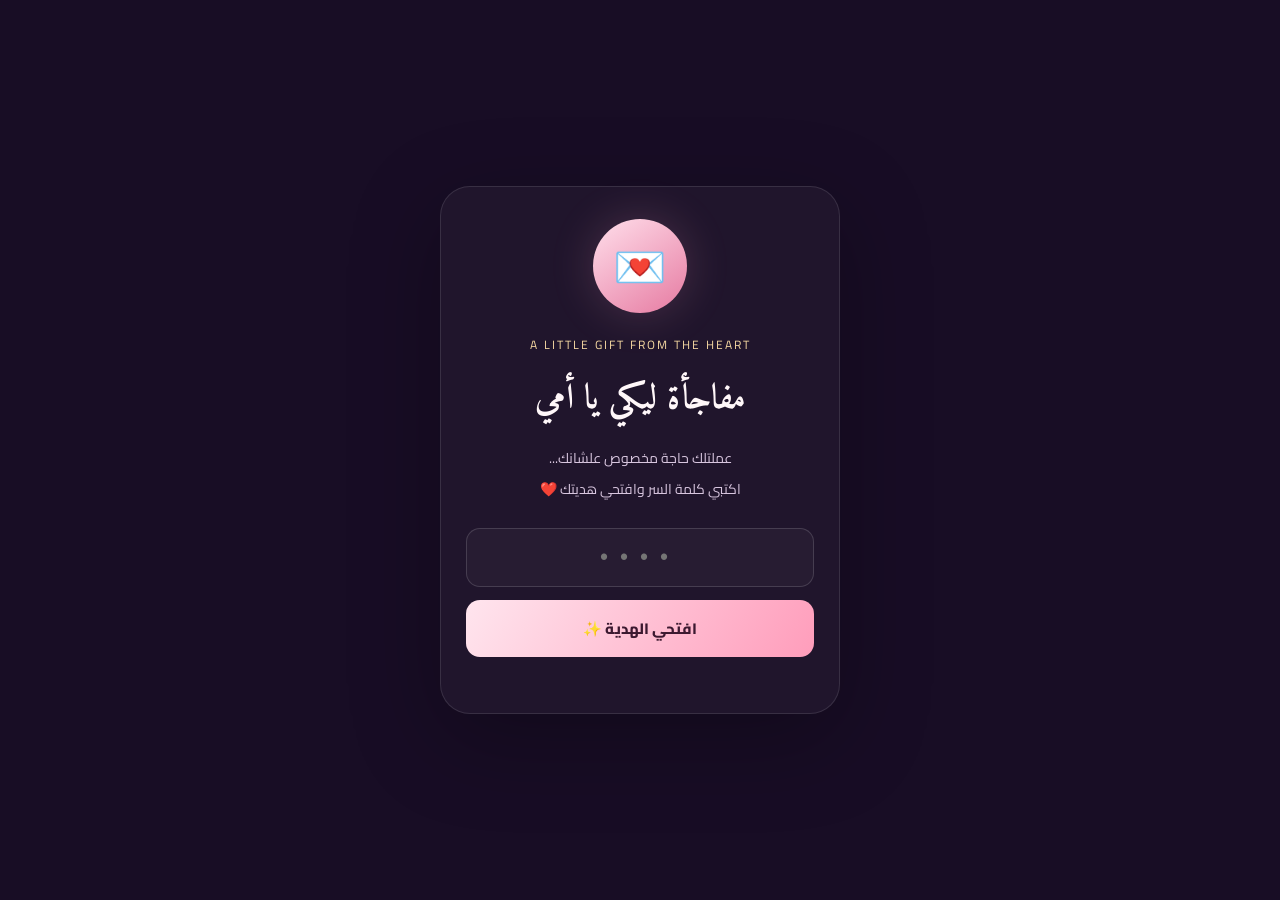
==== commit d80d4157: "Add initial HTML structure for heartfelt gift" ====
--- a/index.html
+++ b/index.html
@@ -2,223 +2,185 @@
 <html lang="ar" dir="rtl">
 <head>
 <meta charset="UTF-8">
-<meta name="viewport" content="width=device-width, initial-scale=1, maximum-scale=1">
-<meta name="theme-color" content="#170d24">
-<title>لأجمل أم في الدنيا ❤️</title>
+<meta name="viewport" content="width=device-width, initial-scale=1">
+<meta name="theme-color" content="#180d25">
+<title>إلى أمي بكل الحب ❤️</title>
 
 <style>
-@import url('https://fonts.googleapis.com/css2?family=Cairo:wght@400;500;600;700;800;900&family=Amiri:wght@400;700&display=swap');
+@import url('https://fonts.googleapis.com/css2?family=Cairo:wght@400;500;600;700;800&family=Amiri:wght@400;700&display=swap');
 
 :root {
-    --bg: #170d24;
-    --pink: #ff9dbb;
-    --rose: #e879a0;
-    --gold: #f4d59a;
-    --cream: #fff4f7;
-    --muted: #d7c4dc;
+    --pink: #ffabc6;
+    --gold: #f3d6a0;
+    --bg: #180d25;
+    --cream: #fff7f9;
 }
 
 * {
+    box-sizing: border-box;
     margin: 0;
     padding: 0;
-    box-sizing: border-box;
-}
-
-html {
-    scroll-behavior: smooth;
-}
+}
+
+html { scroll-behavior: smooth; }
 
 body {
     min-height: 100vh;
+    background:
+        radial-gradient(ellipse at 20% 10%, #49254f, transparent 45%),
+        radial-gradient(ellipse at 80% 85%, #442044, transparent 45%),
+        var(--bg);
+    color: var(--cream);
+    font-family: Cairo, sans-serif;
     overflow-x: hidden;
-    color: var(--cream);
-    font-family: 'Cairo', sans-serif;
-    background:
-        radial-gradient(ellipse at 15% 10%, #48234f, transparent 42%),
-        radial-gradient(ellipse at 85% 80%, #3d1a43, transparent 42%),
-        var(--bg);
-}
-
-button {
-    font-family: inherit;
-    cursor: pointer;
-}
-
-button:focus-visible {
-    outline: 2px solid var(--gold);
-    outline-offset: 4px;
-}
-
-#sky {
+}
+
+button { font-family: inherit; cursor: pointer; }
+
+#stars {
     position: fixed;
     inset: 0;
+    pointer-events: none;
+    overflow: hidden;
     z-index: 0;
-    overflow: hidden;
-    pointer-events: none;
 }
 
 .star {
     position: absolute;
-    color: #ffe8bd;
-    animation: sparkle var(--duration, 3s) ease-in-out infinite;
-    animation-delay: var(--delay, 0s);
-}
-
-@keyframes sparkle {
-    0%,100% { opacity: .15; transform: scale(.7); }
-    50% { opacity: .9; transform: scale(1.2); }
-}
-
-@keyframes fadeUp {
-    from { opacity: 0; transform: translateY(24px); }
-    to { opacity: 1; transform: translateY(0); }
-}
-
-@keyframes fadeIn {
-    from { opacity: 0; }
-    to { opacity: 1; }
-}
-
-@keyframes heartbeat {
-    0%,100% { transform: scale(1); }
-    15% { transform: scale(1.13); }
-    30% { transform: scale(1); }
-    45% { transform: scale(1.08); }
-}
-
-@keyframes floatUp {
-    to {
-        transform: translateY(-110vh) rotate(35deg);
-        opacity: 0;
-    }
-}
-
-@keyframes envelopeOpen {
-    0% { transform: rotateX(0); }
-    100% { transform: rotateX(180deg); }
-}
-
-@keyframes glow {
-    0%,100% { box-shadow: 0 0 20px #ff9dbb12; }
-    50% { box-shadow: 0 0 45px #ff9dbb32; }
-}
-
-@keyframes musicWave {
-    0%,100% { transform: scaleY(.35); }
-    50% { transform: scaleY(1); }
-}
-
-/* شاشة الدخول */
-
-.screen {
+    color: #ffe5b4;
+    animation: twinkle 3s ease-in-out infinite alternate;
+}
+
+@keyframes twinkle {
+    from { opacity: .15; transform: scale(.7); }
+    to { opacity: .9; transform: scale(1.2); }
+}
+
+@keyframes enter {
+    from { opacity: 0; transform: translateY(28px) scale(.98); }
+    to { opacity: 1; transform: translateY(0) scale(1); }
+}
+
+@keyframes pulse {
+    50% { transform: scale(1.12); }
+}
+
+@keyframes float {
+    to { transform: translateY(-110vh) rotate(35deg); opacity: 0; }
+}
+
+@keyframes flap {
+    to { transform: rotateX(180deg); }
+}
+
+@keyframes letterRise {
+    from { transform: translateY(35px); }
+    to { transform: translateY(-10px); }
+}
+
+@keyframes cursorBlink {
+    50% { opacity: 0; }
+}
+
+/* شاشة كلمة السر */
+
+#lockScreen {
     position: fixed;
     inset: 0;
     z-index: 20;
-    display: flex;
-    align-items: center;
-    justify-content: center;
+    display: grid;
+    place-items: center;
     padding: 22px;
-    background:
-        radial-gradient(ellipse at top, #49234f, transparent 65%),
-        #170d24;
-    transition: opacity .9s ease, visibility .9s ease;
-}
-
-.screen.gone {
+    background: #180d25;
+    transition: opacity .8s, visibility .8s;
+}
+
+#lockScreen.hide {
     opacity: 0;
     visibility: hidden;
     pointer-events: none;
 }
 
-.login-card {
+.login {
     width: 100%;
-    max-width: 410px;
+    max-width: 400px;
+    padding: 32px 25px;
     text-align: center;
-    padding: 32px 25px;
-    border: 1px solid #ffffff18;
+    background: #ffffff09;
+    border: 1px solid #ffffff1c;
     border-radius: 30px;
-    background: #ffffff09;
-    backdrop-filter: blur(18px);
-    animation: fadeUp 1s ease;
+    box-shadow: 0 25px 90px #0004;
+    animation: enter 1s ease;
 }
 
 .login-icon {
-    width: 100px;
-    height: 100px;
+    width: 94px;
+    height: 94px;
+    margin: auto auto 20px;
     display: grid;
     place-items: center;
-    margin: 0 auto 20px;
-    font-size: 45px;
     border-radius: 50%;
-    background: linear-gradient(145deg, #ffd8e5, #e879a0);
-    box-shadow: 0 0 45px #ff9dbb32;
-    animation: heartbeat 2.5s infinite;
-}
-
-.kicker {
+    font-size: 43px;
+    background: linear-gradient(145deg, #ffdfeb, #e67aa1);
+    box-shadow: 0 0 45px #ffabc630;
+    animation: pulse 2s infinite;
+}
+
+.gold {
     color: var(--gold);
-    font-size: 11px;
+    font-size: 12px;
     letter-spacing: 2px;
-    margin-bottom: 12px;
-}
-
-.login-card h1 {
-    font-family: 'Amiri', serif;
-    font-size: clamp(28px, 7vw, 38px);
-    margin-bottom: 12px;
-}
-
-.login-card p {
-    color: var(--muted);
+}
+
+.login h1 {
+    font: 700 35px Amiri, serif;
+    margin: 13px 0;
+}
+
+.login p {
+    color: #d8c6df;
     font-size: 14px;
-    line-height: 2.1;
-}
-
-.password {
+    line-height: 2.2;
+}
+
+input {
+    display: block;
     width: 100%;
+    margin-top: 23px;
     padding: 15px;
-    margin-top: 24px;
     text-align: center;
     direction: ltr;
-    font-size: 24px;
     letter-spacing: 12px;
+    font-size: 23px;
     color: white;
-    background: #ffffff09;
-    border: 1px solid #ffffff26;
-    border-radius: 15px;
+    background: #ffffff08;
+    border: 1px solid #ffffff25;
+    border-radius: 14px;
     outline: none;
 }
 
-.password:focus {
-    border-color: var(--pink);
-}
-
-.primary-btn {
+input:focus { border-color: var(--pink); }
+
+button.primary {
     width: 100%;
-    margin-top: 14px;
-    padding: 14px 18px;
+    margin-top: 13px;
+    padding: 14px;
     border: 0;
-    border-radius: 15px;
-    background: linear-gradient(135deg, #ffe1eb, #ff91b5);
-    color: #351526;
+    border-radius: 14px;
+    background: linear-gradient(120deg, #ffe5ee, #ff9dbb);
+    color: #3c1930;
     font-weight: 800;
     font-size: 15px;
-    transition: transform .2s, filter .2s;
-}
-
-.primary-btn:active,
-.action-btn:active {
-    transform: scale(.97);
-}
-
-.error {
+}
+
+#error {
     min-height: 24px;
+    color: #ffb2c7;
+    font-size: 12px;
     padding-top: 8px;
-    font-size: 12px;
-    color: #ffafc1;
-}
-
-/* جسم الموقع */
+}
+
+/* الموقع */
 
 #app {
     display: none;
@@ -228,255 +190,269 @@
 
 #app.active {
     display: block;
-    animation: fadeIn 1.1s ease;
-}
-
-.topbar {
+    animation: enter 1s ease;
+}
+
+header {
     display: flex;
     align-items: center;
     justify-content: space-between;
-    gap: 12px;
-    padding: 15px 6%;
-    border-bottom: 1px solid #ffffff0c;
+    gap: 10px;
+    padding: 15px 5%;
+    border-bottom: 1px solid #ffffff12;
 }
 
 .brand {
     font-size: 13px;
-    color: #ffd7e5;
+    color: #ffcfdf;
     font-weight: 800;
 }
 
-.music-control {
-    display: flex;
-    align-items: center;
-    gap: 8px;
+#musicBtn {
+    padding: 9px 13px;
+    border: 1px solid #ffffff20;
+    border-radius: 25px;
     color: white;
-    background: #ffffff0b;
-    border: 1px solid #ffffff1b;
-    border-radius: 25px;
-    padding: 9px 12px;
+    background: #ffffff0a;
     font-size: 11px;
 }
 
-.wave {
-    height: 14px;
-    display: flex;
-    align-items: center;
-    gap: 2px;
-}
-
-.wave span {
-    display: block;
-    width: 3px;
-    height: 12px;
-    border-radius: 5px;
-    background: var(--pink);
-    transform: scaleY(.3);
-}
-
-.music-control.playing .wave span {
-    animation: musicWave .55s ease-in-out infinite;
-}
-
-.music-control.playing .wave span:nth-child(2) {
-    animation-delay: .1s;
-}
-
-.music-control.playing .wave span:nth-child(3) {
-    animation-delay: .2s;
-}
-
-.music-control.playing .wave span:nth-child(4) {
-    animation-delay: .3s;
-}
-
-/* مشاهد متحركة */
+main {
+    min-height: 85vh;
+}
 
 .scene {
     display: none;
-    min-height: 76vh;
-    padding: 70px 22px;
+    min-height: 83vh;
+    padding: 50px 18px 70px;
     align-items: center;
     justify-content: center;
     text-align: center;
 }
 
-.scene.current {
+.scene.active {
     display: flex;
-    animation: fadeUp .85s ease both;
+    animation: enter .8s ease both;
 }
 
 .scene-inner {
     width: 100%;
-    max-width: 750px;
+    max-width: 740px;
 }
 
 .scene-number {
     color: var(--gold);
     font-size: 11px;
-    letter-spacing: 3px;
-    margin-bottom: 25px;
+    letter-spacing: 2px;
+    margin-bottom: 20px;
 }
 
 .scene h2 {
-    font-family: 'Amiri', serif;
-    font-size: clamp(36px, 8vw, 63px);
-    line-height: 1.65;
-    color: #ffe0eb;
-    margin-bottom: 20px;
-}
-
-.scene-text {
-    min-height: 105px;
-    color: #f1e4f1;
-    font-size: clamp(15px, 3.8vw, 18px);
-    line-height: 2.5;
-    white-space: pre-line;
-}
-
-.typing-cursor::after {
-    content: "▋";
-    display: inline-block;
-    color: var(--pink);
-    font-size: .75em;
-    margin-right: 3px;
-    animation: blink .7s infinite;
-}
-
-@keyframes blink {
-    50% { opacity: 0; }
-}
-
-.scene-icon {
+    font: 700 clamp(32px, 7vw, 52px) Amiri, serif;
+    color: #ffe1eb;
+    line-height: 1.7;
+    margin-bottom: 10px;
+}
+
+.scene-intro {
+    max-width: 480px;
+    margin: 0 auto 25px;
+    color: #d9c7df;
+    font-size: 14px;
+    line-height: 2.1;
+}
+
+.big-icon {
+    font-size: 58px;
     display: block;
-    font-size: 68px;
-    margin-bottom: 22px;
-    animation: heartbeat 2.5s infinite;
-}
-
-.action-btn {
-    margin-top: 35px;
-    padding: 13px 24px;
-    border: 1px solid #ff9dbb60;
-    border-radius: 30px;
-    color: #ffe6ee;
-    background: #ff9dbb13;
-    font-size: 14px;
-    transition: .25s;
-}
-
-.action-btn:hover {
-    background: #ff9dbb24;
-    border-color: var(--pink);
-}
-
-.progress {
-    display: flex;
-    justify-content: center;
-    gap: 8px;
-    margin-top: 35px;
-}
-
-.progress span {
-    width: 7px;
-    height: 7px;
-    border-radius: 50%;
-    background: #ffffff2a;
-    transition: .4s;
-}
-
-.progress span.done {
-    background: var(--pink);
-    box-shadow: 0 0 12px #ff9dbb70;
-}
-
-/* ظرف الرسالة */
-
-.envelope-wrap {
-    margin: 35px auto 10px;
-    width: 170px;
-    height: 120px;
+    margin-bottom: 14px;
+    animation: pulse 2.3s infinite;
+}
+
+/* الظرف */
+
+.envelope-area {
+    width: min(300px, 82vw);
+    height: 190px;
+    margin: 35px auto;
     position: relative;
-    perspective: 600px;
+    perspective: 900px;
 }
 
 .envelope {
     position: absolute;
-    inset: 0;
-    background: linear-gradient(145deg, #ffd6e4, #d96f98);
-    border-radius: 5px 5px 12px 12px;
-    box-shadow: 0 15px 40px #0003;
-}
-
-.envelope::before {
+    inset: 25px 0 0;
+    border-radius: 8px;
+    background: linear-gradient(135deg, #f8b6cd, #c95b86);
+    box-shadow: 0 20px 50px #0004;
+}
+
+.envelope:before {
     content: "";
     position: absolute;
-    left: 0;
-    right: 0;
-    top: 0;
-    margin: auto;
-    border-left: 85px solid transparent;
-    border-right: 85px solid transparent;
-    border-top: 70px solid #ffabc6;
+    inset: 0;
+    border-left: 150px solid transparent;
+    border-right: 150px solid transparent;
+    border-top: 100px solid #ffcee0;
     transform-origin: top;
+    transition: transform .8s ease;
     z-index: 3;
-    transition: transform .7s ease;
-}
-
-.envelope.open::before {
+}
+
+.envelope.open:before {
     transform: rotateX(180deg);
 }
 
-.envelope::after {
+.envelope:after {
     content: "♥";
     position: absolute;
-    top: 42px;
+    top: 65px;
     left: 0;
     right: 0;
     z-index: 4;
+    color: #9b365f;
+    font-size: 32px;
+}
+
+.paper {
+    position: absolute;
+    inset: 12px 15px 5px;
+    border-radius: 5px;
+    background: #fff9f3;
+    transition: transform .8s ease;
+}
+
+.envelope.open .paper {
+    transform: translateY(-65px);
+}
+
+/* ورقة الجواب الفخمة */
+
+.letter-shell {
+    width: 100%;
+    max-width: 650px;
+    margin: 30px auto;
+    padding: 8px;
+    border-radius: 5px;
+    background: linear-gradient(135deg, #f5d8a4, #bd8b50, #f7e1b6);
+    box-shadow: 0 22px 65px #0004;
+    animation: enter .9s ease;
+}
+
+.letter {
+    position: relative;
+    padding: 30px clamp(18px, 5vw, 43px);
+    min-height: 340px;
+    background:
+        radial-gradient(ellipse at top left, #f7e8ce, transparent 65%),
+        #fffaf1;
+    color: #593d45;
+    text-align: right;
+    overflow: hidden;
+}
+
+.letter:before {
+    content: "❦";
+    position: absolute;
+    top: 3px;
+    left: 12px;
+    font-size: 50px;
+    color: #cda878;
+    opacity: .5;
+}
+
+.letter:after {
+    content: "❦";
+    position: absolute;
+    bottom: -17px;
+    right: 13px;
+    font-size: 55px;
+    color: #cda878;
+    opacity: .45;
+}
+
+.letter-top {
+    position: relative;
+    z-index: 1;
     text-align: center;
-    color: #8f315a;
-    font-size: 27px;
-    transition: opacity .4s;
-}
-
-.envelope.open::after {
-    opacity: 0;
-}
-
-.letter-paper {
-    position: absolute;
-    bottom: 8px;
-    left: 12px;
-    right: 12px;
-    height: 95px;
-    background: #fff7fa;
-    border-radius: 5px;
-    transition: transform .8s ease;
-}
-
-.envelope.open .letter-paper {
-    transform: translateY(-65px);
-}
-
-/* بطاقات الذكريات */
-
-.memory-grid {
+    padding-bottom: 17px;
+    margin-bottom: 20px;
+    border-bottom: 1px solid #d8bd91;
+}
+
+.letter-top small {
+    color: #a47b54;
+    font-size: 10px;
+    letter-spacing: 2px;
+}
+
+.letter-top h3 {
+    font: 700 28px Amiri, serif;
+    margin-top: 5px;
+    color: #77445a;
+}
+
+.letter-body {
+    position: relative;
+    z-index: 1;
+    min-height: 170px;
+    font: 19px/2.4 Amiri, serif;
+    white-space: pre-line;
+    overflow-wrap: anywhere;
+}
+
+.cursor:after {
+    content: "▍";
+    color: #b7597e;
+    animation: cursorBlink .7s infinite;
+}
+
+.letter-bottom {
+    position: relative;
+    z-index: 1;
+    text-align: center;
+    color: #a47b54;
+    font: 20px Amiri, serif;
+    padding-top: 20px;
+}
+
+/* زر المشاهد */
+
+.action {
+    margin-top: 25px;
+    padding: 13px 24px;
+    border: 1px solid #ffabc660;
+    border-radius: 28px;
+    color: #ffe4ed;
+    background: #ffabc612;
+    font-size: 14px;
+    transition: .25s;
+}
+
+.action:active { transform: scale(.96); }
+
+.action:hover {
+    background: #ffabc626;
+}
+
+/* الذكريات */
+
+.memories {
     display: grid;
     grid-template-columns: repeat(3, 1fr);
-    gap: 13px;
-    margin: 35px auto 0;
-    max-width: 700px;
+    gap: 12px;
+    margin: 25px auto;
+    max-width: 680px;
 }
 
 .memory {
-    padding: 22px 12px;
-    border: 1px solid #ffffff15;
-    border-radius: 20px;
-    background: #ffffff08;
+    padding: 20px 10px;
+    border-radius: 18px;
+    border: 1px solid #ffffff16;
+    background: #ffffff09;
     opacity: 0;
     transform: translateY(15px);
-    transition: opacity .6s, transform .6s;
+    transition: .6s;
 }
 
 .memory.show {
@@ -484,20 +460,19 @@
     transform: translateY(0);
 }
 
-.memory .emoji {
-    font-size: 33px;
+.memory span {
     display: block;
-    margin-bottom: 10px;
-}
-
-.memory h3 {
-    color: #ffd6e4;
-    font-size: 14px;
-    margin-bottom: 7px;
+    font-size: 32px;
+    margin-bottom: 8px;
+}
+
+.memory h4 {
+    color: #ffcfdf;
+    margin-bottom: 6px;
 }
 
 .memory p {
-    color: var(--muted);
+    color: #d7c5dd;
     font-size: 12px;
     line-height: 2;
 }
@@ -505,69 +480,53 @@
 /* الخاتمة */
 
 .final-heart {
-    font-size: 85px;
-    animation: heartbeat 2s infinite;
-    filter: drop-shadow(0 0 30px #ff9dbb50);
-}
-
-.final-signature {
-    color: var(--gold);
-    font-family: 'Amiri', serif;
-    font-size: 28px;
-    margin-top: 28px;
+    font-size: 90px;
+    animation: pulse 2s infinite;
+}
+
+.final-note {
+    margin: 30px auto;
+    padding: 25px;
+    max-width: 500px;
+    border: 1px solid #ffabc630;
+    border-radius: 22px;
+    background: #ffffff08;
+    color: #f4e5f2;
+    line-height: 2.5;
+    font: 20px/2.4 Amiri, serif;
 }
 
 footer {
-    position: relative;
-    z-index: 2;
-    padding: 25px 15px;
     text-align: center;
-    color: #bba8c0;
+    padding: 22px 12px;
+    border-top: 1px solid #ffffff10;
+    color: #bca8c3;
     font-size: 12px;
-    border-top: 1px solid #ffffff0c;
-}
-
-@media (max-width: 600px) {
-    .scene {
-        min-height: 78vh;
-        padding: 55px 18px;
-    }
-
-    .memory-grid {
-        grid-template-columns: 1fr;
-        max-width: 380px;
-    }
-
-    .memory {
-        display: flex;
-        align-items: center;
-        text-align: right;
-        gap: 13px;
-        padding: 17px;
-    }
-
-    .memory .emoji {
-        margin: 0;
-        font-size: 30px;
-    }
-
-    .memory h3 {
-        margin-bottom: 3px;
-    }
-
-    .topbar {
-        padding: 13px 4%;
-    }
-
-    .brand {
-        font-size: 11px;
-    }
-}
-
-@media (prefers-reduced-motion: reduce) {
-    *, *::before, *::after {
+    line-height: 2;
+}
+
+.heart {
+    position: fixed;
+    bottom: -40px;
+    z-index: 5;
+    pointer-events: none;
+    animation: float linear forwards;
+}
+
+@media(max-width:600px) {
+    .scene { padding: 40px 14px 60px; }
+    .letter { padding: 25px 17px; }
+    .letter-body { font-size: 18px; line-height: 2.3; }
+    .memories { grid-template-columns: 1fr; max-width: 380px; }
+    .memory { display: flex; align-items: center; text-align: right; gap: 12px; }
+    .memory span { margin: 0; }
+    header { padding: 13px 4%; }
+    .brand { font-size: 11px; }
+}
+
+@media(prefers-reduced-motion:reduce) {
+    *, *:before, *:after {
         animation-duration: .01ms !important;
-        animation-iteration-count: 1 !important;
         transition-duration: .01ms !important;
     }
 }
@@ -576,487 +535,423 @@
 
 <body>
 
-<div id="sky"></div>
-
-<!-- كلمة السر -->
-<div class="screen" id="lockScreen">
-    <div class="login-card">
+<div id="stars"></div>
+
+<div id="lockScreen">
+    <div class="login">
         <div class="login-icon">💌</div>
-
-        <div class="kicker">لأنك تستحقي كل الحب</div>
-
-        <h1>هدية مخصوص ليكي يا أمي</h1>
-
+        <div class="gold">A LITTLE GIFT FROM THE HEART</div>
+        <h1>مفاجأة ليكي يا أمي</h1>
         <p>
-            حضرتلك حاجة صغيرة من قلبي...
+            عملتلك حاجة مخصوص علشانك...
             <br>
-            بس قبل ما تشوفيها، عندي سؤال صغير.
-            <br>
-            إيه كلمة السر يا ترى؟ ❤️
+            اكتبي كلمة السر وافتحي هديتك ❤️
         </p>
 
-        <form id="passwordForm">
-            <input
-                id="passwordInput"
-                class="password"
-                type="password"
-                inputmode="numeric"
-                maxlength="4"
-                placeholder="••••"
-                autocomplete="off"
-                aria-label="كلمة السر"
-                required
-            >
-
-            <button class="primary-btn" type="submit">
-                افتحي المفاجأة ✨
-            </button>
+        <form id="loginForm">
+            <input id="password" type="password" inputmode="numeric"
+                   maxlength="4" placeholder="••••"
+                   aria-label="كلمة السر" required>
+            <button class="primary" type="submit">افتحي الهدية ✨</button>
         </form>
 
-        <div class="error" id="errorMessage"></div>
+        <div id="error"></div>
     </div>
 </div>
 
-<!-- ملف الأغنية الصوتي -->
 <audio id="music" loop preload="auto">
     <source src="./Albumaty.Com_hsyn_algsmy_amy_gnt.mp3" type="audio/mpeg">
 </audio>
 
 <div id="app">
 
-    <header class="topbar">
-        <div class="brand">♡ من قلبي لقلبك يا أمي</div>
-
-        <button class="music-control" id="musicButton" type="button">
-            <div class="wave"><span></span><span></span><span></span><span></span></div>
-            <span id="musicLabel">تشغيل الأغنية</span>
-        </button>
-    </header>
-
-    <main>
-
-        <!-- المشهد الأول -->
-        <section class="scene current" data-scene="0">
-            <div class="scene-inner">
-                <div class="scene-number">حكاية صغيرة من القلب · 01</div>
-
-                <span class="scene-icon">🌙</span>
-
-                <h2">استني لحظة يا أمي...</h2>
-
-                <div class="scene-text"
-                     data-text="النهارده مش يوم عادي بالنسبة لي...
-كنت عايز أعملك حاجة مختلفة،
-حاجة أول ما تشوفيها تعرفي إنها معمولة علشانك إنتِ وبس.">
+<header>
+    <div class="brand">♡ حكاية حب لأمي</div>
+    <button id="musicBtn">♫ تشغيل الأغنية</button>
+</header>
+
+<main>
+
+<!-- مشهد 1 -->
+<section class="scene active" data-index="0">
+    <div class="scene-inner">
+        <div class="scene-number">حكاية صغيرة من القلب · 01</div>
+        <span class="big-icon">🌷</span>
+        <h2>أمي الحبيبة...</h2>
+        <p class="scene-intro">
+            قبل ما تكملي، عايزك تعرفي إن كل تفصيلة هنا معمولة علشانك.
+            خدي نفسًا هاديًا وتعالي نبدأ حكايتنا.
+        </p>
+        <button class="action next">يلا نبدأ حكايتنا ←</button>
+    </div>
+</section>
+
+<!-- مشهد 2: الظرف -->
+<section class="scene" data-index="1">
+    <div class="scene-inner">
+        <div class="scene-number">رسالة من القلب · 02</div>
+        <h2>وصلتلك رسالة مخصوص</h2>
+        <p class="scene-intro">
+            الرسالة دي مش مجرد كلام...
+            دي حاجات جوا قلبي يمكن مقلتهاش كفاية.
+        </p>
+
+        <div class="envelope-area">
+            <div class="envelope" id="envelope">
+                <div class="paper"></div>
+            </div>
+        </div>
+
+        <button class="action" id="openEnvelope">افتحي الظرف 💌</button>
+        <button class="action" id="goLetter" hidden>اقري جوابك يا أمي ←</button>
+    </div>
+</section>
+
+<!-- مشهد 3: الجواب -->
+<section class="scene" data-index="2">
+    <div class="scene-inner">
+        <div class="scene-number">جواب من ابنك · 03</div>
+
+        <div class="letter-shell">
+            <article class="letter">
+                <div class="letter-top">
+                    <small>إلى أغلى إنسانة في حياتي</small>
+                    <h3>أمي الحبيبة ❤️</h3>
                 </div>
 
-                <button class="action-btn next-btn">
-                    كمّل المفاجأة ❤️ ←
-                </button>
-            </div>
-        </section>
-
-        <!-- المشهد الثاني -->
-        <section class="scene" data-scene="1">
-            <div class="scene-inner">
-                <div class="scene-number">رسالة مخصوص ليكي · 02</div>
-
-                <span class="scene-icon">💌</span>
-
-                <h2>فيه رسالة مستنياكي</h2>
-
-                <div class="scene-text"
-                     data-text="جوا الرسالة دي كلام يمكن مش بقوله كتير،
-بس كل كلمة فيه حقيقية...
-اضغطي على الظرف، وافتحي كلام ابنك ليكي.">
+                <div class="letter-body" id="letterText"></div>
+
+                <div class="letter-bottom">بحبك يا أمي ❦</div>
+            </article>
+        </div>
+
+        <button class="action next">لسه عندي كلام كتير ليكي ←</button>
+    </div>
+</section>
+
+<!-- مشهد 4: كلام تاني -->
+<section class="scene" data-index="3">
+    <div class="scene-inner">
+        <div class="scene-number">حاجات نفسي تعرفيها · 04</div>
+
+        <div class="letter-shell">
+            <article class="letter">
+                <div class="letter-top">
+                    <small>كلمات من القلب</small>
+                    <h3>إنتِ نعمة كبيرة ❤️</h3>
                 </div>
 
-                <div class="envelope-wrap">
-                    <div class="envelope" id="envelope">
-                        <div class="letter-paper"></div>
-                    </div>
-                </div>
-
-                <button class="action-btn" id="openEnvelope">
-                    افتحي الظرف 💗
-                </button>
-
-                <button class="action-btn next-btn" id="letterNext" hidden>
-                    اقري رسالتك يا أمي ←
-                </button>
-            </div>
-        </section>
-
-        <!-- المشهد الثالث -->
-        <section class="scene" data-scene="2">
-            <div class="scene-inner">
-                <div class="scene-number">كلام من القلب · 03</div>
-
-                <span class="scene-icon">❤️</span>
-
-                <h2>أمي الحبيبة</h2>
-
-                <div class="scene-text"
-                     data-text="مش عارف أوصفلك إنتِ غالية عندي قد إيه.
-
-شكرًا على كل تعب تعبتيه عشاني،
-وكل دعوة حلوة خرجت من قلبك،
-وكل مرة لقيتك جنبي حتى من غير ما أطلب.
-
-يمكن ساعات مقصر في التعبير،
-بس والله إنتِ مكانك في قلبي أكبر من أي كلام.
-
-نفسي أفرحك، وأشوف ضحكتك دايمًا،
-وأكون ابن تفتخري بيه،
-وأقدر أرد ولو جزء صغير من كل اللي عملتيه عشاني.
-
-بحبك يا أمي...
-حب أكبر بكتير من الرسالة دي كلها.">
-                </div>
-
-                <button class="action-btn next-btn">
-                    فيه كمان حاجة ليكي 🌷 ←
-                </button>
-            </div>
-        </section>
-
-        <!-- المشهد الرابع -->
-        <section class="scene" data-scene="3">
-            <div class="scene-inner">
-                <div class="scene-number">حاجات عمري ما أنساها · 04</div>
-
-                <span class="scene-icon">🌸</span>
-
-                <h2>إنتِ بالنسبالي...</h2>
-
-                <div class="scene-text"
-                     data-text="فيه حاجات في حياتنا ملهاش بديل،
-ومهما كبرنا بنفضل محتاجينها...
-وإنتِ عندي أكتر من مجرد أم.">
-                </div>
-
-                <div class="memory-grid">
-                    <article class="memory">
-                        <span class="emoji">🏡</span>
-                        <div>
-                            <h3>الأمان</h3>
-                            <p>وجودك جنبي بيطمن قلبي.</p>
-                        </div>
-                    </article>
-
-                    <article class="memory">
-                        <span class="emoji">🤍</span>
-                        <div>
-                            <h3>الحنان</h3>
-                            <p>قلبك دايمًا أحن قلب عليّا.</p>
-                        </div>
-                    </article>
-
-                    <article class="memory">
-                        <span class="emoji">🤲</span>
-                        <div>
-                            <h3>البركة</h3>
-                            <p>دعواتك من أغلى الحاجات عندي.</p>
-                        </div>
-                    </article>
-                </div>
-
-                <button class="action-btn next-btn">
-                    آخر مفاجأة يا أمي 💖 ←
-                </button>
-            </div>
-        </section>
-
-        <!-- المشهد الخامس -->
-        <section class="scene" data-scene="4">
-            <div class="scene-inner">
-                <div class="scene-number">أمنية من ابنك · 05</div>
-
-                <span class="scene-icon">🤲</span>
-
-                <h2>يا رب احفظ أمي</h2>
-
-                <div class="scene-text"
-                     data-text="يا رب اكتب لأمي أيامًا جميلة،
-وارزقها الصحة وراحة البال،
-وعوّض قلبها عن كل تعب بفرحة كبيرة.
-
-يا رب أقدر أفرحها،
-وأكون سبب في ابتسامتها،
-وأشوفها دايمًا راضية ومبسوطة.
-
-اللهم لا تحرمني وجودها ولا دعواتها،
-واحفظها ليا طول العمر يا رب.">
-                </div>
-
-                <button class="action-btn next-btn">
-                    افتحي آخر رسالة ❤️ ←
-                </button>
-            </div>
-        </section>
-
-        <!-- المشهد السادس -->
-        <section class="scene" data-scene="5">
-            <div class="scene-inner">
-                <div class="scene-number">من ابنك إلى أغلى أم · 06</div>
-
-                <div class="final-heart">💖</div>
-
-                <h2>بحبك يا أمي</h2>
-
-                <div class="scene-text"
-                     data-text="لو أقدر أديكي هدية قد حبك عندي،
-كنت هديتك الدنيا كلها...
-
-لكن النهارده كل اللي أقدر أقوله:
-ربنا يخليكي ليا،
-ويقدرني أفرح قلبك،
-وأفضل دايمًا ابن تفرحي بيه.
-
-إنتِ أجمل نعمة في حياتي،
-وأغلى هدية من ربنا لقلبي.">
-                </div>
-
-                <div class="final-signature">ابنك اللي بيحبك ❤️</div>
-
-                <button class="action-btn" id="replayButton">
-                    نعيش اللحظة من أول وجديد ↻
-                </button>
-            </div>
-        </section>
-
-    </main>
-
-    <footer>
-        اتعملت بكل الحب علشان أغلى أم في الدنيا ❤️
-        <br>
-        ربنا يخليكي ليا يا أمي 🌷
-    </footer>
+                <div class="letter-body" id="secondText"></div>
+
+                <div class="letter-bottom">ربنا يخليكي ليا ❦</div>
+            </article>
+        </div>
+
+        <button class="action next">فيه أمنية كمان 🤲 ←</button>
+    </div>
+</section>
+
+<!-- مشهد 5: ذكريات -->
+<section class="scene" data-index="4">
+    <div class="scene-inner">
+        <div class="scene-number">ثلاث حاجات من قلبي · 05</div>
+        <span class="big-icon">🤍</span>
+        <h2>إنتِ بالنسبة لي إيه؟</h2>
+        <p class="scene-intro">
+            فيه حاجات مهما حاولنا نوصفها، تفضل أكبر من الكلام.
+        </p>
+
+        <div class="memories">
+            <article class="memory">
+                <span>🏡</span>
+                <div><h4>أماني</h4><p>وجودك جنبي بيطمن قلبي.</p></div>
+            </article>
+
+            <article class="memory">
+                <span>🌸</span>
+                <div><h4>حناني</h4><p>قلبك أحن مكان في الدنيا.</p></div>
+            </article>
+
+            <article class="memory">
+                <span>🤲</span>
+                <div><h4>دعواتي ليكي</h4><p>ربنا يحفظك ويبارك في عمرك.</p></div>
+            </article>
+        </div>
+
+        <button class="action next">تعالي لآخر رسالة ❤️ ←</button>
+    </div>
+</section>
+
+<!-- مشهد 6: النهاية -->
+<section class="scene" data-index="5">
+    <div class="scene-inner">
+        <div class="scene-number">آخر رسالة... وأول حكاية حب · 06</div>
+        <div class="final-heart">💖</div>
+        <h2>بحبك يا أمي</h2>
+
+        <div class="final-note" id="finalText"></div>
+
+        <p class="scene-intro">
+            مهما كبرت، هفضل محتاج دعواتك وحنانك،
+            وهفضل أحمد ربنا إنك أمي.
+        </p>
+
+        <button class="action" id="replay">نبدأ الحكاية من جديد ↻</button>
+    </div>
+</section>
+
+</main>
+
+<footer>
+    معمولة بكل الحب لأجمل أم في الدنيا ❤️
+    <br>ربنا يخليكي ليا يا أمي 🌷
+</footer>
 
 </div>
 
 <script>
-/* إعدادات */
 const PASSWORD = "1010";
 
 const lockScreen = document.getElementById("lockScreen");
-const passwordForm = document.getElementById("passwordForm");
-const passwordInput = document.getElementById("passwordInput");
-const errorMessage = document.getElementById("errorMessage");
-
 const app = document.getElementById("app");
 const music = document.getElementById("music");
-const musicButton = document.getElementById("musicButton");
-const musicLabel = document.getElementById("musicLabel");
-
-const scenes = Array.from(document.querySelectorAll(".scene"));
-let currentScene = 0;
+const musicBtn = document.getElementById("musicBtn");
+
+const scenes = [...document.querySelectorAll(".scene")];
+let current = 0;
 let typingTimer = null;
-let sceneToken = 0;
-let openedEnvelope = false;
-let heartsStarted = false;
-
-/* نجوم */
-const sky = document.getElementById("sky");
+let typingToken = 0;
+let envelopeOpened = false;
+
+const messages = {
+    letterText:
+`مش عارف أبدأ كلامي منين،
+ولا إزاي أوصفلك قد إيه إنتِ غالية عندي.
+
+شكرًا على كل مرة تعبتي عشاني،
+وكل دعوة خرجت من قلبك،
+وكل مرة كنتِ فيها جنبي حتى من غير كلام.
+
+يمكن ساعات مقصر في التعبير،
+ويمكن مش بقولك كل يوم إنتِ غالية عندي قد إيه،
+بس الحقيقة إن مفيش كلام يوصف مكانتك في قلبي.
+
+نفسي أشوفك دايمًا مبسوطة،
+وأكون سبب في ضحكتك،
+وأفرح قلبك زي ما إنتِ طول عمرك بتحاولي تفرحيني.
+
+ربنا يخليكي ليا يا أمي،
+ويباركلي في عمرك وصحتك،
+وما يحرمنيش أبدًا من حنانك ودعواتك.
+
+بحبك حب أكبر من أي كلام،
+وهفضل طول عمري فخور إنك أمي. ❤️`,
+
+    secondText:
+`عارفة يا أمي إيه أمنيتي؟
+
+إني أكبر وأحقق حاجات تفرح قلبك،
+وأشوفك مبسوطة وفخورة بيا،
+وأقدر أرد ولو جزء بسيط من تعبك عشاني.
+
+مش لازم أقول كلام كتير علشان تعرفي،
+بس حبيت أسيبلك الرسالة دي،
+علشان كل ما تشوفيها تفتكري إن ابنك بيحبك جدًا.
+
+ربنا يديكي الصحة وراحة البال،
+ويجعل أيامك كلها فرحة ورضا،
+ويقدرني أكون دايمًا عند حسن ظنك.`,
+
+    finalText:
+`يا رب احفظ أمي بعينك التي لا تنام،
+وارزقها الصحة وراحة البال،
+وعوّض قلبها عن كل تعب بفرحة.
+
+يا رب أقدر أفرحها وأكون ابنًا صالحًا ليها،
+وما يحرمنيش أبدًا من وجودها ودعواتها.
+
+إنتِ أجمل نعمة في حياتي...
+ربنا يخليكي ليا يا أمي. ❤️`
+};
+
+/* النجوم */
+const stars = document.getElementById("stars");
 
 for (let i = 0; i < 65; i++) {
-    const star = document.createElement("span");
-    star.className = "star";
-    star.textContent = Math.random() > .5 ? "✦" : "·";
-    star.style.left = Math.random() * 100 + "%";
-    star.style.top = Math.random() * 100 + "%";
-    star.style.fontSize = (8 + Math.random() * 13) + "px";
-    star.style.setProperty("--delay", Math.random() * 4 + "s");
-    star.style.setProperty("--duration", (2 + Math.random() * 4) + "s");
-    sky.appendChild(star);
-}
-
-/* كتابة النص حرفًا حرفًا */
-function typeText(element, text, token) {
-    clearInterval(typingTimer);
+    const s = document.createElement("span");
+    s.className = "star";
+    s.textContent = Math.random() > .5 ? "✦" : "·";
+    s.style.left = Math.random() * 100 + "%";
+    s.style.top = Math.random() * 100 + "%";
+    s.style.fontSize = (8 + Math.random() * 13) + "px";
+    s.style.animationDelay = Math.random() * 4 + "s";
+    stars.appendChild(s);
+}
+
+/* كتابة حقيقية داخل ورقة الجواب */
+function typeWriter(element, text, speed = 38) {
+    clearTimeout(typingTimer);
+    const token = ++typingToken;
 
     element.textContent = "";
-    element.classList.add("typing-cursor");
-
-    let index = 0;
-
-    function typeNext() {
-        if (token !== sceneToken) return;
-
-        if (index < text.length) {
-            const char = text.charAt(index);
-            element.textContent += char;
-            index++;
-
-            let delay = 34;
-
-            if (char === "\n") delay = 240;
-            else if ("،؛:".includes(char)) delay = 180;
-            else if (".!?؟".includes(char)) delay = 340;
-
-            typingTimer = setTimeout(typeNext, delay);
-        } else {
-            element.classList.remove("typing-cursor");
+    element.classList.add("cursor");
+
+    let i = 0;
+
+    function step() {
+        if (token !== typingToken) return;
+
+        if (i >= text.length) {
+            element.classList.remove("cursor");
+            return;
         }
+
+        const char = text[i++];
+        element.textContent += char;
+
+        let delay = speed;
+
+        if (char === "\n") delay = 240;
+        if ("،؛:".includes(char)) delay = 190;
+        if (".!?؟".includes(char)) delay = 340;
+
+        typingTimer = setTimeout(step, delay);
     }
 
-    typeNext();
-}
-
-/* عرض مشهد */
+    step();
+}
+
+/* إظهار المشهد */
 function showScene(index) {
     if (index < 0 || index >= scenes.length) return;
 
-    sceneToken++;
+    current = index;
+
     clearTimeout(typingTimer);
-
-    currentScene = index;
+    typingToken++;
 
     scenes.forEach((scene, i) => {
-        scene.classList.remove("current");
-
-        if (i === index) {
-            scene.classList.add("current");
-        }
+        scene.classList.toggle("active", i === index);
     });
 
-    const scene = scenes[index];
-    const textElement = scene.querySelector(".scene-text");
-    const text = textElement ? textElement.dataset.text || "" : "";
-
-    if (textElement) {
-        const token = sceneToken;
-        typeText(textElement, text, token);
+    window.scrollTo({ top: 0, behavior: "smooth" });
+
+    if (index === 2) {
+        typeWriter(document.getElementById("letterText"), messages.letterText);
     }
 
-    const memories = scene.querySelectorAll(".memory");
-
-    memories.forEach((memory, i) => {
-        memory.classList.remove("show");
-
-        setTimeout(() => {
-            if (currentScene === index) {
-                memory.classList.add("show");
-            }
-        }, 500 + i * 350);
-    });
-
-    window.scrollTo({ top: 0, behavior: "smooth" });
-}
-
-/* فتح كلمة السر */
-passwordForm.addEventListener("submit", async function(event) {
+    if (index === 3) {
+        typeWriter(document.getElementById("secondText"), messages.secondText);
+    }
+
+    if (index === 4) {
+        document.querySelectorAll(".memory").forEach((card, i) => {
+            card.classList.remove("show");
+            setTimeout(() => {
+                if (current === 4) card.classList.add("show");
+            }, 300 + i * 400);
+        });
+    }
+
+    if (index === 5) {
+        typeWriter(document.getElementById("finalText"), messages.finalText, 32);
+    }
+}
+
+/* كلمة السر */
+document.getElementById("loginForm").addEventListener("submit", async event => {
     event.preventDefault();
 
-    if (passwordInput.value.trim() !== PASSWORD) {
-        errorMessage.textContent = "الكلمة مش صحيحة، جربي تاني يا أمي ❤️";
-        passwordInput.value = "";
-        passwordInput.focus();
+    const entered = document.getElementById("password").value.trim();
+
+    if (entered !== PASSWORD) {
+        document.getElementById("error").textContent =
+            "كلمة السر مش صحيحة، جربي تاني يا أمي ❤️";
+        document.getElementById("password").value = "";
         return;
     }
 
-    errorMessage.textContent = "";
-
-    /*
-      نطلب تشغيل الأغنية في نفس ضغطة المستخدم.
-      يجب وجود ملف MP3 بالاسم الصحيح في مستودع الموقع.
-    */
-    music.volume = 0.65;
-
+    document.getElementById("error").textContent = "";
+    lockScreen.classList.add("hide");
     app.classList.add("active");
-    lockScreen.classList.add("gone");
-
+
+    showScene(0);
     startHearts();
-    showScene(0);
+
+    music.volume = .65;
 
     try {
         await music.play();
-        setMusicState(true);
-    } catch (error) {
-        setMusicState(false);
-        musicLabel.textContent = "اضغطي لتشغيل الأغنية";
+        musicBtn.textContent = "♫ إيقاف الأغنية";
+    } catch (e) {
+        musicBtn.textContent = "♫ تشغيل الأغنية";
     }
 });
 
-/* الانتقال بين المشاهد */
-document.querySelectorAll(".next-btn").forEach(button => {
-    button.addEventListener("click", function() {
-        showScene(currentScene + 1);
-    });
+/* انتقال المشاهد */
+document.querySelectorAll(".next").forEach(button => {
+    button.addEventListener("click", () => showScene(current + 1));
 });
 
 /* فتح الظرف */
 document.getElementById("openEnvelope").addEventListener("click", function() {
-    if (openedEnvelope) return;
-
-    openedEnvelope = true;
-
+    if (envelopeOpened) return;
+
+    envelopeOpened = true;
     document.getElementById("envelope").classList.add("open");
-    this.textContent = "الظرف اتفتح ❤️";
+    this.textContent = "الرسالة اتفتحت ❤️";
 
     setTimeout(() => {
-        document.getElementById("letterNext").hidden = false;
+        document.getElementById("goLetter").hidden = false;
     }, 850);
 });
 
-document.getElementById("letterNext").addEventListener("click", function() {
-    showScene(2);
-});
+document.getElementById("goLetter").addEventListener("click", () => showScene(2));
 
 /* الموسيقى */
-function setMusicState(playing) {
-    musicButton.classList.toggle("playing", playing);
-    musicLabel.textContent = playing ? "إيقاف الأغنية" : "تشغيل الأغنية";
-}
-
-musicButton.addEventListener("click", async function() {
+musicBtn.addEventListener("click", async () => {
     if (music.paused) {
         try {
             await music.play();
-            setMusicState(true);
-        } catch (error) {
-            musicLabel.textContent = "تعذر تشغيل الأغنية";
+            musicBtn.textContent = "♫ إيقاف الأغنية";
+        } catch (e) {
+            musicBtn.textContent = "تعذر التشغيل";
         }
     } else {
         music.pause();
-        setMusicState(false);
+        musicBtn.textContent = "♫ تشغيل الأغنية";
     }
 });
 
-music.addEventListener("ended", () => setMusicState(false));
-music.addEventListener("pause", () => setMusicState(false));
-music.addEventListener("play", () => setMusicState(true));
-
-/* القلوب */
+music.addEventListener("play", () => musicBtn.textContent = "♫ إيقاف الأغنية");
+music.addEventListener("pause", () => musicBtn.textContent = "♫ تشغيل الأغنية");
+
+/* قلوب عائمة */
 function startHearts() {
-    if (heartsStarted) return;
-    heartsStarted = true;
-
     setInterval(() => {
         if (document.hidden || !app.classList.contains("active")) return;
 
         const heart = document.createElement("span");
         heart.className = "heart";
-
-        const symbols = ["❤️", "💕", "💗", "🌸", "✨"];
-        heart.textContent = symbols[Math.floor(Math.random() * symbols.length)];
+        heart.textContent = ["❤️", "💕", "💗", "🌸", "✨"][
+            Math.floor(Math.random() * 5)
+        ];
 
         heart.style.left = Math.random() * 100 + "vw";
-        heart.style.fontSize = (13 + Math.random() * 17) + "px";
+        heart.style.fontSize = (14 + Math.random() * 14) + "px";
         heart.style.animationDuration = (6 + Math.random() * 5) + "s";
 
         document.body.appendChild(heart);
-
         setTimeout(() => heart.remove(), 12000);
-    }, 900);
+    }, 1100);
 }
 
 /* إعادة التجربة */
-document.getElementById("replayButton").addEventListener("click", function() {
-    openedEnvelope = false;
+document.getElementById("replay").addEventListener("click", () => {
+    envelopeOpened = false;
     document.getElementById("envelope").classList.remove("open");
-    document.getElementById("openEnvelope").textContent = "افتحي الظرف 💗";
-    document.getElementById("letterNext").hidden = true;
+    document.getElementById("openEnvelope").textContent = "افتحي الظرف 💌";
+    document.getElementById("goLetter").hidden = true;
 
     showScene(0);
 });
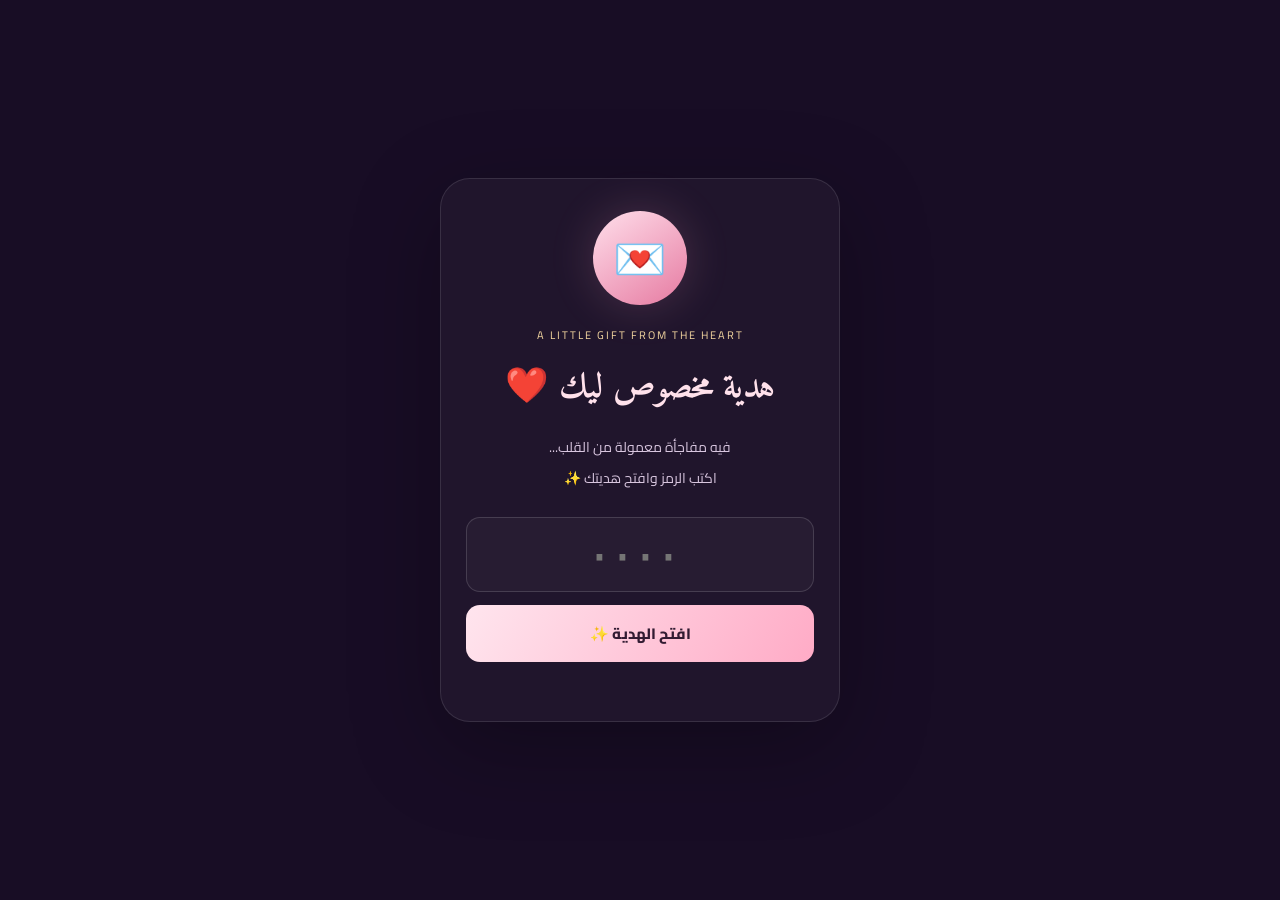
==== commit 7467cb6a: "Update print statement from 'Hello' to 'Goodbye'" ====
--- a/index.html
+++ b/index.html
@@ -4,7 +4,7 @@
 <meta charset="UTF-8">
 <meta name="viewport" content="width=device-width, initial-scale=1">
 <meta name="theme-color" content="#180d25">
-<title>إلى أمي بكل الحب ❤️</title>
+<title>هدية من القلب ❤️</title>
 
 <style>
 @import url('https://fonts.googleapis.com/css2?family=Cairo:wght@400;500;600;700;800&family=Amiri:wght@400;700&display=swap');
@@ -14,6 +14,11 @@
     --gold: #f3d6a0;
     --bg: #180d25;
     --cream: #fff7f9;
+    --accent: #ffabc6;
+    --accent2: #e67aa1;
+    --heading: #ffe1eb;
+    --paper-heading: #77445a;
+    --paper-decoration: #cda878;
 }
 
 * {
@@ -22,7 +27,9 @@
     padding: 0;
 }
 
-html { scroll-behavior: smooth; }
+html {
+    scroll-behavior: smooth;
+}
 
 body {
     min-height: 100vh;
@@ -33,9 +40,36 @@
     color: var(--cream);
     font-family: Cairo, sans-serif;
     overflow-x: hidden;
-}
-
-button { font-family: inherit; cursor: pointer; }
+    transition: background 1s ease;
+}
+
+body.dad-theme {
+    --pink: #b9d7ff;
+    --gold: #f2d18c;
+    --accent: #b9d7ff;
+    --accent2: #628ec9;
+    --heading: #e0edff;
+    --paper-heading: #3b5278;
+    --paper-decoration: #b69a66;
+
+    background:
+        radial-gradient(ellipse at 20% 10%, #243d68, transparent 45%),
+        radial-gradient(ellipse at 80% 85%, #24304d, transparent 45%),
+        #0b1223;
+}
+
+button,
+input {
+    font-family: inherit;
+}
+
+button {
+    cursor: pointer;
+}
+
+[hidden] {
+    display: none !important;
+}
 
 #stars {
     position: fixed;
@@ -47,7 +81,7 @@
 
 .star {
     position: absolute;
-    color: #ffe5b4;
+    color: var(--gold);
     animation: twinkle 3s ease-in-out infinite alternate;
 }
 
@@ -57,32 +91,28 @@
 }
 
 @keyframes enter {
-    from { opacity: 0; transform: translateY(28px) scale(.98); }
+    from { opacity: 0; transform: translateY(25px) scale(.98); }
     to { opacity: 1; transform: translateY(0) scale(1); }
 }
 
 @keyframes pulse {
-    50% { transform: scale(1.12); }
+    50% { transform: scale(1.09); }
 }
 
 @keyframes float {
+    from { transform: translateY(0) rotate(0deg); opacity: .9; }
     to { transform: translateY(-110vh) rotate(35deg); opacity: 0; }
-}
-
-@keyframes flap {
-    to { transform: rotateX(180deg); }
-}
-
-@keyframes letterRise {
-    from { transform: translateY(35px); }
-    to { transform: translateY(-10px); }
 }
 
 @keyframes cursorBlink {
     50% { opacity: 0; }
 }
 
-/* شاشة كلمة السر */
+@keyframes glow {
+    50% { box-shadow: 0 0 45px #ffffff18; }
+}
+
+/* شاشة الدخول */
 
 #lockScreen {
     position: fixed;
@@ -93,6 +123,10 @@
     padding: 22px;
     background: #180d25;
     transition: opacity .8s, visibility .8s;
+}
+
+body.dad-theme #lockScreen {
+    background: #0b1223;
 }
 
 #lockScreen.hide {
@@ -126,15 +160,21 @@
     animation: pulse 2s infinite;
 }
 
+body.dad-theme .login-icon {
+    background: linear-gradient(145deg, #e0edff, #628ec9);
+    box-shadow: 0 0 45px #628ec940;
+}
+
 .gold {
     color: var(--gold);
-    font-size: 12px;
+    font-size: 11px;
     letter-spacing: 2px;
 }
 
 .login h1 {
     font: 700 35px Amiri, serif;
     margin: 13px 0;
+    color: var(--heading);
 }
 
 .login p {
@@ -159,7 +199,9 @@
     outline: none;
 }
 
-input:focus { border-color: var(--pink); }
+input:focus {
+    border-color: var(--accent);
+}
 
 button.primary {
     width: 100%;
@@ -167,15 +209,15 @@
     padding: 14px;
     border: 0;
     border-radius: 14px;
-    background: linear-gradient(120deg, #ffe5ee, #ff9dbb);
-    color: #3c1930;
+    background: linear-gradient(120deg, #ffe5ee, var(--accent));
+    color: #321b32;
     font-weight: 800;
     font-size: 15px;
 }
 
 #error {
-    min-height: 24px;
-    color: #ffb2c7;
+    min-height: 27px;
+    color: var(--accent);
     font-size: 12px;
     padding-top: 8px;
 }
@@ -204,7 +246,7 @@
 
 .brand {
     font-size: 13px;
-    color: #ffcfdf;
+    color: var(--accent);
     font-weight: 800;
 }
 
@@ -224,7 +266,7 @@
 .scene {
     display: none;
     min-height: 83vh;
-    padding: 50px 18px 70px;
+    padding: 45px 18px 65px;
     align-items: center;
     justify-content: center;
     text-align: center;
@@ -243,13 +285,13 @@
 .scene-number {
     color: var(--gold);
     font-size: 11px;
-    letter-spacing: 2px;
+    letter-spacing: 1px;
     margin-bottom: 20px;
 }
 
 .scene h2 {
     font: 700 clamp(32px, 7vw, 52px) Amiri, serif;
-    color: #ffe1eb;
+    color: var(--heading);
     line-height: 1.7;
     margin-bottom: 10px;
 }
@@ -259,7 +301,7 @@
     margin: 0 auto 25px;
     color: #d9c7df;
     font-size: 14px;
-    line-height: 2.1;
+    line-height: 2.2;
 }
 
 .big-icon {
@@ -283,7 +325,7 @@
     position: absolute;
     inset: 25px 0 0;
     border-radius: 8px;
-    background: linear-gradient(135deg, #f8b6cd, #c95b86);
+    background: linear-gradient(135deg, var(--accent), var(--accent2));
     box-shadow: 0 20px 50px #0004;
 }
 
@@ -293,7 +335,7 @@
     inset: 0;
     border-left: 150px solid transparent;
     border-right: 150px solid transparent;
-    border-top: 100px solid #ffcee0;
+    border-top: 100px solid var(--heading);
     transform-origin: top;
     transition: transform .8s ease;
     z-index: 3;
@@ -310,8 +352,13 @@
     left: 0;
     right: 0;
     z-index: 4;
-    color: #9b365f;
+    color: #6c4568;
     font-size: 32px;
+}
+
+body.dad-theme .envelope:after {
+    content: "★";
+    color: #294a7c;
 }
 
 .paper {
@@ -326,7 +373,7 @@
     transform: translateY(-65px);
 }
 
-/* ورقة الجواب الفخمة */
+/* ورقة الرسالة */
 
 .letter-shell {
     width: 100%;
@@ -357,7 +404,7 @@
     top: 3px;
     left: 12px;
     font-size: 50px;
-    color: #cda878;
+    color: var(--paper-decoration);
     opacity: .5;
 }
 
@@ -367,7 +414,7 @@
     bottom: -17px;
     right: 13px;
     font-size: 55px;
-    color: #cda878;
+    color: var(--paper-decoration);
     opacity: .45;
 }
 
@@ -383,13 +430,13 @@
 .letter-top small {
     color: #a47b54;
     font-size: 10px;
-    letter-spacing: 2px;
+    letter-spacing: 1px;
 }
 
 .letter-top h3 {
     font: 700 28px Amiri, serif;
     margin-top: 5px;
-    color: #77445a;
+    color: var(--paper-heading);
 }
 
 .letter-body {
@@ -416,26 +463,29 @@
     padding-top: 20px;
 }
 
-/* زر المشاهد */
+/* الأزرار */
 
 .action {
-    margin-top: 25px;
+    margin-top: 18px;
     padding: 13px 24px;
-    border: 1px solid #ffabc660;
+    border: 1px solid var(--accent);
     border-radius: 28px;
-    color: #ffe4ed;
-    background: #ffabc612;
+    color: var(--heading);
+    background: #ffffff08;
     font-size: 14px;
     transition: .25s;
 }
 
-.action:active { transform: scale(.96); }
-
 .action:hover {
-    background: #ffabc626;
-}
-
-/* الذكريات */
+    background: #ffffff18;
+    transform: translateY(-2px);
+}
+
+.action:active {
+    transform: scale(.97);
+}
+
+/* البطاقات */
 
 .memories {
     display: grid;
@@ -467,7 +517,7 @@
 }
 
 .memory h4 {
-    color: #ffcfdf;
+    color: var(--accent);
     margin-bottom: 6px;
 }
 
@@ -480,20 +530,20 @@
 /* الخاتمة */
 
 .final-heart {
-    font-size: 90px;
+    font-size: 85px;
     animation: pulse 2s infinite;
 }
 
 .final-note {
     margin: 30px auto;
     padding: 25px;
-    max-width: 500px;
-    border: 1px solid #ffabc630;
+    max-width: 520px;
+    border: 1px solid var(--accent);
     border-radius: 22px;
     background: #ffffff08;
     color: #f4e5f2;
-    line-height: 2.5;
     font: 20px/2.4 Amiri, serif;
+    white-space: pre-line;
 }
 
 footer {
@@ -514,14 +564,42 @@
 }
 
 @media(max-width:600px) {
-    .scene { padding: 40px 14px 60px; }
-    .letter { padding: 25px 17px; }
-    .letter-body { font-size: 18px; line-height: 2.3; }
-    .memories { grid-template-columns: 1fr; max-width: 380px; }
-    .memory { display: flex; align-items: center; text-align: right; gap: 12px; }
-    .memory span { margin: 0; }
-    header { padding: 13px 4%; }
-    .brand { font-size: 11px; }
+    .scene {
+        padding: 35px 14px 55px;
+    }
+
+    .letter {
+        padding: 25px 17px;
+    }
+
+    .letter-body {
+        font-size: 18px;
+        line-height: 2.3;
+    }
+
+    .memories {
+        grid-template-columns: 1fr;
+        max-width: 380px;
+    }
+
+    .memory {
+        display: flex;
+        align-items: center;
+        text-align: right;
+        gap: 12px;
+    }
+
+    .memory span {
+        margin: 0;
+    }
+
+    header {
+        padding: 13px 4%;
+    }
+
+    .brand {
+        font-size: 11px;
+    }
 }
 
 @media(prefers-reduced-motion:reduce) {
@@ -537,260 +615,543 @@
 
 <div id="stars"></div>
 
+<!-- شاشة الدخول -->
 <div id="lockScreen">
     <div class="login">
-        <div class="login-icon">💌</div>
+        <div class="login-icon" id="loginIcon">💌</div>
         <div class="gold">A LITTLE GIFT FROM THE HEART</div>
-        <h1>مفاجأة ليكي يا أمي</h1>
-        <p>
-            عملتلك حاجة مخصوص علشانك...
+        <h1 id="loginTitle">هدية مخصوص ليك ❤️</h1>
+
+        <p id="loginDescription">
+            فيه مفاجأة معمولة من القلب...
             <br>
-            اكتبي كلمة السر وافتحي هديتك ❤️
+            اكتب الرمز وافتح هديتك ✨
         </p>
 
         <form id="loginForm">
-            <input id="password" type="password" inputmode="numeric"
-                   maxlength="4" placeholder="••••"
-                   aria-label="كلمة السر" required>
-            <button class="primary" type="submit">افتحي الهدية ✨</button>
+            <input
+                id="password"
+                type="password"
+                inputmode="numeric"
+                maxlength="4"
+                placeholder="••••"
+                aria-label="رمز الدخول"
+                autocomplete="off"
+                required
+            >
+            <button class="primary" type="submit" id="loginButton">
+                افتح الهدية ✨
+            </button>
         </form>
 
-        <div id="error"></div>
+        <div id="error" role="status" aria-live="polite"></div>
     </div>
 </div>
 
-<audio id="music" loop preload="auto">
-    <source src="./Albumaty.Com_hsyn_algsmy_amy_gnt.mp3" type="audio/mpeg">
-</audio>
-
+<!-- الموسيقى -->
+<audio id="music" loop preload="auto"></audio>
+
+<!-- الموقع -->
 <div id="app">
 
 <header>
-    <div class="brand">♡ حكاية حب لأمي</div>
-    <button id="musicBtn">♫ تشغيل الأغنية</button>
+    <div class="brand" id="brand">♡ هدية من القلب</div>
+    <button id="musicBtn" type="button">♫ تشغيل الأغنية</button>
 </header>
 
 <main>
 
-<!-- مشهد 1 -->
-<section class="scene active" data-index="0">
-    <div class="scene-inner">
-        <div class="scene-number">حكاية صغيرة من القلب · 01</div>
-        <span class="big-icon">🌷</span>
-        <h2>أمي الحبيبة...</h2>
-        <p class="scene-intro">
-            قبل ما تكملي، عايزك تعرفي إن كل تفصيلة هنا معمولة علشانك.
-            خدي نفسًا هاديًا وتعالي نبدأ حكايتنا.
-        </p>
-        <button class="action next">يلا نبدأ حكايتنا ←</button>
-    </div>
-</section>
-
-<!-- مشهد 2: الظرف -->
-<section class="scene" data-index="1">
-    <div class="scene-inner">
-        <div class="scene-number">رسالة من القلب · 02</div>
-        <h2>وصلتلك رسالة مخصوص</h2>
-        <p class="scene-intro">
-            الرسالة دي مش مجرد كلام...
-            دي حاجات جوا قلبي يمكن مقلتهاش كفاية.
-        </p>
-
-        <div class="envelope-area">
-            <div class="envelope" id="envelope">
-                <div class="paper"></div>
+    <!-- المشهد الأول -->
+    <section class="scene active" data-index="0">
+        <div class="scene-inner">
+            <div class="scene-number">حكاية صغيرة من القلب · 01</div>
+            <span class="big-icon" id="introIcon">🌷</span>
+            <h2 id="introTitle">إلى أغلى الناس ❤️</h2>
+            <p class="scene-intro" id="introText"></p>
+            <button class="action next" type="button" id="startButton">
+                يلا نبدأ حكايتنا ←
+            </button>
+        </div>
+    </section>
+
+    <!-- المشهد الثاني -->
+    <section class="scene" data-index="1">
+        <div class="scene-inner">
+            <div class="scene-number">رسالة من القلب · 02</div>
+            <h2 id="envelopeTitle">وصلتك رسالة مخصوص</h2>
+            <p class="scene-intro" id="envelopeText"></p>
+
+            <div class="envelope-area">
+                <div class="envelope" id="envelope">
+                    <div class="paper"></div>
+                </div>
             </div>
+
+            <button class="action" id="openEnvelope" type="button">
+                افتح الظرف 💌
+            </button>
+
+            <button class="action" id="goLetter" type="button" hidden>
+                اقرأ رسالتك ←
+            </button>
         </div>
-
-        <button class="action" id="openEnvelope">افتحي الظرف 💌</button>
-        <button class="action" id="goLetter" hidden>اقري جوابك يا أمي ←</button>
-    </div>
-</section>
-
-<!-- مشهد 3: الجواب -->
-<section class="scene" data-index="2">
-    <div class="scene-inner">
-        <div class="scene-number">جواب من ابنك · 03</div>
-
-        <div class="letter-shell">
-            <article class="letter">
-                <div class="letter-top">
-                    <small>إلى أغلى إنسانة في حياتي</small>
-                    <h3>أمي الحبيبة ❤️</h3>
-                </div>
-
-                <div class="letter-body" id="letterText"></div>
-
-                <div class="letter-bottom">بحبك يا أمي ❦</div>
-            </article>
+    </section>
+
+    <!-- المشهد الثالث -->
+    <section class="scene" data-index="2">
+        <div class="scene-inner">
+            <div class="scene-number">رسالة خاصة · 03</div>
+
+            <div class="letter-shell">
+                <article class="letter">
+                    <div class="letter-top">
+                        <small id="letterSubtitle">رسالة من القلب</small>
+                        <h3 id="letterHeading">إلى أغلى الناس ❤️</h3>
+                    </div>
+
+                    <div class="letter-body" id="letterText"></div>
+
+                    <div class="letter-bottom" id="letterSign">
+                        بكل الحب ❦
+                    </div>
+                </article>
+            </div>
+
+            <button class="action next" type="button" id="secondButton">
+                لسه عندي كلام كتير ليك ←
+            </button>
         </div>
-
-        <button class="action next">لسه عندي كلام كتير ليكي ←</button>
-    </div>
-</section>
-
-<!-- مشهد 4: كلام تاني -->
-<section class="scene" data-index="3">
-    <div class="scene-inner">
-        <div class="scene-number">حاجات نفسي تعرفيها · 04</div>
-
-        <div class="letter-shell">
-            <article class="letter">
-                <div class="letter-top">
-                    <small>كلمات من القلب</small>
-                    <h3>إنتِ نعمة كبيرة ❤️</h3>
-                </div>
-
-                <div class="letter-body" id="secondText"></div>
-
-                <div class="letter-bottom">ربنا يخليكي ليا ❦</div>
-            </article>
+    </section>
+
+    <!-- المشهد الرابع -->
+    <section class="scene" data-index="3">
+        <div class="scene-inner">
+            <div class="scene-number">كلام نفسي أقولهولك · 04</div>
+
+            <div class="letter-shell">
+                <article class="letter">
+                    <div class="letter-top">
+                        <small>كلمات من القلب</small>
+                        <h3 id="secondHeading">إنت نعمة كبيرة ❤️</h3>
+                    </div>
+
+                    <div class="letter-body" id="secondText"></div>
+
+                    <div class="letter-bottom" id="secondSign">
+                        ربنا يخليك ليا ❦
+                    </div>
+                </article>
+            </div>
+
+            <button class="action next" type="button">
+                فيه حاجة كمان نفسي أقولهالك ←
+            </button>
         </div>
-
-        <button class="action next">فيه أمنية كمان 🤲 ←</button>
-    </div>
-</section>
-
-<!-- مشهد 5: ذكريات -->
-<section class="scene" data-index="4">
-    <div class="scene-inner">
-        <div class="scene-number">ثلاث حاجات من قلبي · 05</div>
-        <span class="big-icon">🤍</span>
-        <h2>إنتِ بالنسبة لي إيه؟</h2>
-        <p class="scene-intro">
-            فيه حاجات مهما حاولنا نوصفها، تفضل أكبر من الكلام.
-        </p>
-
-        <div class="memories">
-            <article class="memory">
-                <span>🏡</span>
-                <div><h4>أماني</h4><p>وجودك جنبي بيطمن قلبي.</p></div>
-            </article>
-
-            <article class="memory">
-                <span>🌸</span>
-                <div><h4>حناني</h4><p>قلبك أحن مكان في الدنيا.</p></div>
-            </article>
-
-            <article class="memory">
-                <span>🤲</span>
-                <div><h4>دعواتي ليكي</h4><p>ربنا يحفظك ويبارك في عمرك.</p></div>
-            </article>
+    </section>
+
+    <!-- المشهد الخامس -->
+    <section class="scene" data-index="4">
+        <div class="scene-inner">
+            <div class="scene-number">حاجات من قلبي · 05</div>
+            <span class="big-icon" id="memoriesIcon">🤍</span>
+            <h2 id="memoriesTitle">إنت بالنسبة لي إيه؟</h2>
+            <p class="scene-intro" id="memoriesIntro"></p>
+
+            <div class="memories">
+                <article class="memory">
+                    <span id="memoryIcon1">🏡</span>
+                    <div>
+                        <h4 id="memoryTitle1">أماني</h4>
+                        <p id="memoryText1"></p>
+                    </div>
+                </article>
+
+                <article class="memory">
+                    <span id="memoryIcon2">🌸</span>
+                    <div>
+                        <h4 id="memoryTitle2">حناني</h4>
+                        <p id="memoryText2"></p>
+                    </div>
+                </article>
+
+                <article class="memory">
+                    <span id="memoryIcon3">🤲</span>
+                    <div>
+                        <h4 id="memoryTitle3">دعواتي</h4>
+                        <p id="memoryText3"></p>
+                    </div>
+                </article>
+            </div>
+
+            <button class="action next" type="button" id="finalButton">
+                تعال لآخر رسالة ❤️
+            </button>
         </div>
-
-        <button class="action next">تعالي لآخر رسالة ❤️ ←</button>
-    </div>
-</section>
-
-<!-- مشهد 6: النهاية -->
-<section class="scene" data-index="5">
-    <div class="scene-inner">
-        <div class="scene-number">آخر رسالة... وأول حكاية حب · 06</div>
-        <div class="final-heart">💖</div>
-        <h2>بحبك يا أمي</h2>
-
-        <div class="final-note" id="finalText"></div>
-
-        <p class="scene-intro">
-            مهما كبرت، هفضل محتاج دعواتك وحنانك،
-            وهفضل أحمد ربنا إنك أمي.
-        </p>
-
-        <button class="action" id="replay">نبدأ الحكاية من جديد ↻</button>
-    </div>
-</section>
+    </section>
+
+    <!-- المشهد السادس -->
+    <section class="scene" data-index="5">
+        <div class="scene-inner">
+            <div class="scene-number">آخر رسالة... وحب ملوش نهاية · 06</div>
+            <div class="final-heart" id="finalIcon">💖</div>
+            <h2 id="finalHeading">بحبك من كل قلبي</h2>
+
+            <div class="final-note" id="finalText"></div>
+
+            <p class="scene-intro" id="finalIntro"></p>
+
+            <button class="action" id="replay" type="button">
+                نبدأ الحكاية من جديد ↻
+            </button>
+        </div>
+    </section>
 
 </main>
 
 <footer>
-    معمولة بكل الحب لأجمل أم في الدنيا ❤️
-    <br>ربنا يخليكي ليا يا أمي 🌷
+    <span id="footerText">معمولة بكل الحب ❤️</span>
+    <br>
+    <span id="footerSub">هدية صغيرة من القلب</span>
 </footer>
 
 </div>
 
 <script>
-const PASSWORD = "1010";
+"use strict";
+
+/* ======================================
+   بيانات ماما وبابا
+   ====================================== */
+
+const PEOPLE = {
+    "1010": {
+        type: "mom",
+        name: "أمي",
+        greeting: "يا أمي",
+        icon: "🌷",
+        finalIcon: "💖",
+        music: "Albumaty.Com_hsyn_algsmy_amy_gnt.mp3",
+        brand: "♡ حكاية حب لأمي",
+        introTitle: "أمي الحبيبة...",
+        introText:
+            "قبل ما تكملي، عايزك تعرفي إن كل تفصيلة هنا معمولة علشانك. خدي نفسًا هاديًا وتعالي نبدأ حكايتنا.",
+        envelopeTitle: "وصلتك رسالة مخصوص",
+        envelopeText:
+            "الرسالة دي مش مجرد كلام... دي حاجات جوا قلبي يمكن مقلتهاش كفاية.",
+        letterSubtitle: "إلى أغلى إنسانة في حياتي",
+        letterHeading: "أمي الحبيبة ❤️",
+        letterSign: "بحبك يا أمي ❦",
+        secondHeading: "إنتِ نعمة كبيرة ❤️",
+        secondSign: "ربنا يخليكي ليا ❦",
+        memoriesTitle: "إنتِ بالنسبة لي إيه؟",
+        memoriesIntro:
+            "فيه حاجات مهما حاولنا نوصفها، تفضل أكبر من الكلام.",
+        memories: [
+            {
+                icon: "🏡",
+                title: "أماني",
+                text: "وجودك جنبي بيطمن قلبي."
+            },
+            {
+                icon: "🌸",
+                title: "حناني",
+                text: "قلبك أحن مكان في الدنيا."
+            },
+            {
+                icon: "🤲",
+                title: "دعواتي ليكي",
+                text: "ربنا يحفظك ويبارك في عمرك."
+            }
+        ],
+        letterText:
+`مش عارف أبدأ كلامي منين،
+ولا إزاي أوصفلك قد إيه إنتِ غالية عندي.
+
+شكرًا على كل مرة تعبتي عشاني،
+وكل دعوة خرجت من قلبك،
+وكل مرة كنتِ فيها جنبي حتى من غير كلام.
+
+يمكن ساعات مقصر في التعبير،
+ويمكن مش بقولك كل يوم إنتِ غالية عندي قد إيه،
+بس الحقيقة إن مفيش كلام يوصف مكانتك في قلبي.
+
+نفسي أشوفك دايمًا مبسوطة،
+وأكون سبب في ضحكتك،
+وأفرح قلبك زي ما إنتِ طول عمرك بتحاولي تفرحيني.
+
+ربنا يخليكي ليا يا أمي،
+ويباركلي في عمرك وصحتك،
+وما يحرمنيش أبدًا من حنانك ودعواتك.
+
+بحبك حب أكبر من أي كلام،
+وهفضل طول عمري فخور إنك أمي. ❤️`,
+        secondText:
+`عارفة يا أمي إيه أمنيتي؟
+
+إني أكبر وأحقق حاجات تفرح قلبك،
+وأشوفك مبسوطة وفخورة بيا،
+وأقدر أرد ولو جزء بسيط من تعبك عشاني.
+
+مش لازم أقول كلام كتير علشان تعرفي،
+بس حبيت أسيبلك الرسالة دي،
+علشان كل ما تشوفيها تفتكري إن ابنك بيحبك جدًا.
+
+ربنا يديكي الصحة وراحة البال،
+ويجعل أيامك كلها فرحة ورضا،
+ويقدرني أكون دايمًا عند حسن ظنك.`,
+        finalHeading: "بحبك يا أمي",
+        finalText:
+`يا رب احفظ أمي بعينك التي لا تنام،
+وارزقها الصحة وراحة البال،
+وعوّض قلبها عن كل تعب بفرحة.
+
+يا رب أقدر أفرحها وأكون ابنًا صالحًا ليها،
+وما يحرمنيش أبدًا من وجودها ودعواتها.
+
+إنتِ أجمل نعمة في حياتي...
+ربنا يخليكي ليا يا أمي. ❤️`,
+        finalIntro:
+            "مهما كبرت، هفضل محتاج دعواتك وحنانك، وهفضل أحمد ربنا إنك أمي.",
+        footer: "معمولة بكل الحب لأجمل أم في الدنيا ❤️",
+        footerSub: "ربنا يخليكي ليا يا أمي 🌷",
+        startButton: "يلا نبدأ حكايتنا ←",
+        secondButton: "لسه عندي كلام كتير ليكي ←",
+        finalButton: "تعالي لآخر رسالة ❤️",
+        replayButton: "نبدأ الحكاية من جديد ↻",
+        openButton: "افتحي الظرف 💌",
+        goButton: "اقري جوابك يا أمي ←",
+        wrongPassword: "الرمز مش صحيح، جربي تاني ❤️"
+    },
+
+    "2403": {
+        type: "dad",
+        name: "أبويا",
+        greeting: "يا بابا",
+        icon: "👑",
+        finalIcon: "💙",
+        music: "1152984188_tk (5).mp3",
+        brand: "★ حكاية تقدير لأبويا",
+        introTitle: "أبويا وسندي...",
+        introText:
+            "النهارده مش عيد ميلاد ولا مناسبة معينة... أنا بس حبيت أعملك حاجة تليق بمكانتك عندي. تعال نبدأ حكاية من القلب.",
+        envelopeTitle: "رسالة مخصوص لأبويا",
+        envelopeText:
+            "يمكن مش بعرف أقول كل اللي جوايا، بس الرسالة دي فيها كلام نفسي تسمعه مني.",
+        letterSubtitle: "إلى السند والأمان",
+        letterHeading: "أبويا الغالي 💙",
+        letterSign: "ابنك اللي بيحبك ❦",
+        secondHeading: "أنت قدوتي وسندي 💙",
+        secondSign: "ربنا يخليك ليا يا بابا ❦",
+        memoriesTitle: "أنت بالنسبة لي إيه؟",
+        memoriesIntro:
+            "فيه حاجات كتير الأب بيعملها من غير ما يتكلم عنها، بس أثرها بيفضل جوانا طول العمر.",
+        memories: [
+            {
+                icon: "🛡️",
+                title: "سندي",
+                text: "وجودك في حياتي بيديني قوة وأمان."
+            },
+            {
+                icon: "⭐",
+                title: "قدوتي",
+                text: "بتعلم منك معنى المسؤولية والجدعنة."
+            },
+            {
+                icon: "🤲",
+                title: "دعواتي ليك",
+                text: "ربنا يديك الصحة وراحة البال."
+            }
+        ],
+        letterText:
+`يا بابا، يمكن الكلام ده مش بقولهولك كل يوم،
+بس إنت غالي عندي أكتر ما تتخيل.
+
+شكرًا على كل تعب تعبته عشاني،
+وعلى كل مرة حاولت توفرلي حياة أحسن،
+وعلى كل مجهود بذلته حتى لو أنا ماخدتش بالي منه وقتها.
+
+أنا عارف إن فيه حاجات كتير بتعملها من غير ما تتكلم،
+وإنك ساعات بتشيل مسؤوليات كتير علشاننا،
+وعلشان تشوفنا بخير ومحتاجينش حاجة.
+
+يمكن ساعات مقصر في إني أعبّر عن تقديري ليك،
+لكن ده مش معناه إني مش حاسس بتعبك ولا بقيمتك.
+
+نفسي أكبر وأحقق حاجات تفرح قلبك،
+وتبقى فخور بيا زي ما أنا فخور إنك أبويا.
+
+ربنا يحفظك لينا،
+ويديك الصحة وراحة البال،
+ويقدرني أردلك ولو جزء بسيط من فضلك عليا.
+
+بحبك يا بابا، وربنا يخليك ليا دايمًا. 💙`,
+        secondText:
+`عارف يا بابا إيه اللي بتمناه؟
+
+إني أشوفك دايمًا مرتاح ومبسوط،
+وإنك تشوف تعبي بيجيب نتيجة،
+وإني أكون ابن تقدر تفتخر بيه.
+
+نفسي الأيام الجاية تحمل لينا حاجات حلوة،
+وأقدر أساعدك وأخفف عنك،
+وأفرحك بنجاحي بدل ما أفضل بس أقولك إني هنجح.
+
+يمكن لسه قدامي طريق طويل،
+بس وجودك في حياتي نعمة كبيرة،
+ورضاك ودعواتك من الحاجات اللي بتفرق معايا جدًا.
+
+ربنا يبارك في عمرك وصحتك،
+ويجزيك عن كل تعب خير،
+ويجعل اللي جاي في حياتك أجمل وأريح.`,
+        finalHeading: "ربنا يخليك ليا يا بابا",
+        finalText:
+`يا رب احفظ أبويا،
+وارزقه الصحة وراحة البال،
+ووسع رزقه وبارك في عمره.
+
+يا رب فرّح قلبه زي ما تعب علشان يفرّحنا،
+وعوضه عن كل يوم شقي فيه،
+واكتبله أيام جاية كلها خير ورضا.
+
+نفسي أشوفك دايمًا بخير،
+وأكون سبب في فرحتك،
+وتبقى فخور بيا وباللي هحققه في حياتي.
+
+أنت سندي وفخري...
+بحبك يا بابا. 💙`,
+        finalIntro:
+            "يمكن مش بقولها كتير، بس أنا مقدر كل حاجة بتعملها عشاني. ربنا يديمك في حياتي.",
+        footer: "هدية من القلب لأغلى أب في الدنيا 💙",
+        footerSub: "ربنا يحفظك ليا يا بابا 👑",
+        startButton: "يلا نبدأ الحكاية يا بابا ←",
+        secondButton: "لسه عندي كلام كتير ليك ←",
+        finalButton: "تعال لآخر رسالة 💙",
+        replayButton: "نبدأ الحكاية من جديد ↻",
+        openButton: "افتح الظرف 💌",
+        goButton: "اقرأ رسالتك يا بابا ←",
+        wrongPassword: "الرمز مش صحيح، حاول تاني ❤️"
+    }
+};
+
+/* ======================================
+   عناصر الموقع
+   ====================================== */
 
 const lockScreen = document.getElementById("lockScreen");
 const app = document.getElementById("app");
 const music = document.getElementById("music");
 const musicBtn = document.getElementById("musicBtn");
-
+const passwordInput = document.getElementById("password");
+const errorBox = document.getElementById("error");
 const scenes = [...document.querySelectorAll(".scene")];
+
+let person = null;
 let current = 0;
 let typingTimer = null;
 let typingToken = 0;
 let envelopeOpened = false;
-
-const messages = {
-    letterText:
-`مش عارف أبدأ كلامي منين،
-ولا إزاي أوصفلك قد إيه إنتِ غالية عندي.
-
-شكرًا على كل مرة تعبتي عشاني،
-وكل دعوة خرجت من قلبك،
-وكل مرة كنتِ فيها جنبي حتى من غير كلام.
-
-يمكن ساعات مقصر في التعبير،
-ويمكن مش بقولك كل يوم إنتِ غالية عندي قد إيه،
-بس الحقيقة إن مفيش كلام يوصف مكانتك في قلبي.
-
-نفسي أشوفك دايمًا مبسوطة،
-وأكون سبب في ضحكتك،
-وأفرح قلبك زي ما إنتِ طول عمرك بتحاولي تفرحيني.
-
-ربنا يخليكي ليا يا أمي،
-ويباركلي في عمرك وصحتك،
-وما يحرمنيش أبدًا من حنانك ودعواتك.
-
-بحبك حب أكبر من أي كلام،
-وهفضل طول عمري فخور إنك أمي. ❤️`,
-
-    secondText:
-`عارفة يا أمي إيه أمنيتي؟
-
-إني أكبر وأحقق حاجات تفرح قلبك،
-وأشوفك مبسوطة وفخورة بيا،
-وأقدر أرد ولو جزء بسيط من تعبك عشاني.
-
-مش لازم أقول كلام كتير علشان تعرفي،
-بس حبيت أسيبلك الرسالة دي،
-علشان كل ما تشوفيها تفتكري إن ابنك بيحبك جدًا.
-
-ربنا يديكي الصحة وراحة البال،
-ويجعل أيامك كلها فرحة ورضا،
-ويقدرني أكون دايمًا عند حسن ظنك.`,
-
-    finalText:
-`يا رب احفظ أمي بعينك التي لا تنام،
-وارزقها الصحة وراحة البال،
-وعوّض قلبها عن كل تعب بفرحة.
-
-يا رب أقدر أفرحها وأكون ابنًا صالحًا ليها،
-وما يحرمنيش أبدًا من وجودها ودعواتها.
-
-إنتِ أجمل نعمة في حياتي...
-ربنا يخليكي ليا يا أمي. ❤️`
-};
-
-/* النجوم */
+let heartsTimer = null;
+
+/* ======================================
+   النجوم
+   ====================================== */
+
 const stars = document.getElementById("stars");
 
 for (let i = 0; i < 65; i++) {
-    const s = document.createElement("span");
-    s.className = "star";
-    s.textContent = Math.random() > .5 ? "✦" : "·";
-    s.style.left = Math.random() * 100 + "%";
-    s.style.top = Math.random() * 100 + "%";
-    s.style.fontSize = (8 + Math.random() * 13) + "px";
-    s.style.animationDelay = Math.random() * 4 + "s";
-    stars.appendChild(s);
-}
-
-/* كتابة حقيقية داخل ورقة الجواب */
-function typeWriter(element, text, speed = 38) {
+    const star = document.createElement("span");
+
+    star.className = "star";
+    star.textContent = Math.random() > 0.5 ? "✦" : "·";
+    star.style.left = Math.random() * 100 + "%";
+    star.style.top = Math.random() * 100 + "%";
+    star.style.fontSize = (8 + Math.random() * 13) + "px";
+    star.style.animationDelay = Math.random() * 4 + "s";
+
+    stars.appendChild(star);
+}
+
+/* ======================================
+   إعداد الموقع حسب الرمز
+   ====================================== */
+
+function setText(id, value) {
+    const element = document.getElementById(id);
+
+    if (element && value !== undefined) {
+        element.textContent = value;
+    }
+}
+
+function setupPerson(data) {
+    person = data;
+
+    document.body.classList.toggle("dad-theme", data.type === "dad");
+
+    setText("loginIcon", data.icon);
+    setText("loginTitle", "مفاجأة ليك يا " + data.name);
+    setText(
+        "loginDescription",
+        "عملتلك حاجة مخصوص من القلب...\nاكتب الرمز وافتح هديتك ❤️"
+    );
+
+    setText("brand", data.brand);
+
+    setText("introIcon", data.icon);
+    setText("introTitle", data.introTitle);
+    setText("introText", data.introText);
+    setText("startButton", data.startButton);
+
+    setText("envelopeTitle", data.envelopeTitle);
+    setText("envelopeText", data.envelopeText);
+    setText("openEnvelope", data.openButton);
+    setText("goLetter", data.goButton);
+
+    setText("letterSubtitle", data.letterSubtitle);
+    setText("letterHeading", data.letterHeading);
+    setText("letterSign", data.letterSign);
+
+    setText("secondHeading", data.secondHeading);
+    setText("secondSign", data.secondSign);
+    setText("secondButton", data.secondButton);
+
+    setText("memoriesIcon", data.icon);
+    setText("memoriesTitle", data.memoriesTitle);
+    setText("memoriesIntro", data.memoriesIntro);
+
+    data.memories.forEach((memory, index) => {
+        const n = index + 1;
+
+        setText("memoryIcon" + n, memory.icon);
+        setText("memoryTitle" + n, memory.title);
+        setText("memoryText" + n, memory.text);
+    });
+
+    setText("finalIcon", data.finalIcon);
+    setText("finalHeading", data.finalHeading);
+    setText("finalIntro", data.finalIntro);
+    setText("finalButton", data.finalButton);
+    setText("replay", data.replayButton);
+
+    setText("footerText", data.footer);
+    setText("footerSub", data.footerSub);
+
+    music.pause();
+
+    music.src = new URL(data.music, document.baseURI).href;
+    music.load();
+
+    music.volume = 0.65;
+    musicBtn.textContent = "♫ تشغيل الأغنية";
+}
+
+/* ======================================
+   تأثير الكتابة حرفًا حرفًا
+   ====================================== */
+
+function typeWriter(element, text, speed = 34) {
     clearTimeout(typingTimer);
+
     const token = ++typingToken;
 
     element.textContent = "";
@@ -811,9 +1172,9 @@
 
         let delay = speed;
 
-        if (char === "\n") delay = 240;
-        if ("،؛:".includes(char)) delay = 190;
-        if (".!?؟".includes(char)) delay = 340;
+        if (char === "\n") delay = 180;
+        if ("،؛:".includes(char)) delay = 150;
+        if (".!?؟".includes(char)) delay = 260;
 
         typingTimer = setTimeout(step, delay);
     }
@@ -821,7 +1182,10 @@
     step();
 }
 
-/* إظهار المشهد */
+/* ======================================
+   التنقل بين المشاهد
+   ====================================== */
+
 function showScene(index) {
     if (index < 0 || index >= scenes.length) return;
 
@@ -834,70 +1198,107 @@
         scene.classList.toggle("active", i === index);
     });
 
-    window.scrollTo({ top: 0, behavior: "smooth" });
-
-    if (index === 2) {
-        typeWriter(document.getElementById("letterText"), messages.letterText);
-    }
-
-    if (index === 3) {
-        typeWriter(document.getElementById("secondText"), messages.secondText);
+    window.scrollTo({
+        top: 0,
+        behavior: "smooth"
+    });
+
+    if (index === 2 && person) {
+        typeWriter(
+            document.getElementById("letterText"),
+            person.letterText
+        );
+    }
+
+    if (index === 3 && person) {
+        typeWriter(
+            document.getElementById("secondText"),
+            person.secondText
+        );
     }
 
     if (index === 4) {
         document.querySelectorAll(".memory").forEach((card, i) => {
             card.classList.remove("show");
+
             setTimeout(() => {
-                if (current === 4) card.classList.add("show");
-            }, 300 + i * 400);
+                if (current === 4) {
+                    card.classList.add("show");
+                }
+            }, 250 + i * 300);
         });
     }
 
-    if (index === 5) {
-        typeWriter(document.getElementById("finalText"), messages.finalText, 32);
-    }
-}
-
-/* كلمة السر */
+    if (index === 5 && person) {
+        typeWriter(
+            document.getElementById("finalText"),
+            person.finalText,
+            30
+        );
+    }
+}
+
+/* ======================================
+   الدخول بالرمز الصحيح
+   ====================================== */
+
 document.getElementById("loginForm").addEventListener("submit", async event => {
     event.preventDefault();
 
-    const entered = document.getElementById("password").value.trim();
-
-    if (entered !== PASSWORD) {
-        document.getElementById("error").textContent =
-            "كلمة السر مش صحيحة، جربي تاني يا أمي ❤️";
-        document.getElementById("password").value = "";
+    const entered = passwordInput.value.trim();
+    const selectedPerson = PEOPLE[entered];
+
+    if (!selectedPerson) {
+        errorBox.textContent =
+            "الرمز مش صحيح، تأكد منه وحاول تاني ❤️";
+
+        passwordInput.value = "";
+        passwordInput.focus();
         return;
     }
 
-    document.getElementById("error").textContent = "";
+    errorBox.textContent = "";
+
+    setupPerson(selectedPerson);
+
     lockScreen.classList.add("hide");
     app.classList.add("active");
 
     showScene(0);
     startHearts();
 
-    music.volume = .65;
+    /*
+       تشغيل الموسيقى بعد ضغط المستخدم على زر الدخول.
+       لو المتصفح رفض التشغيل، يقدر يشغلها من زر الأغنية.
+    */
 
     try {
         await music.play();
         musicBtn.textContent = "♫ إيقاف الأغنية";
-    } catch (e) {
+    } catch (error) {
         musicBtn.textContent = "♫ تشغيل الأغنية";
     }
 });
 
-/* انتقال المشاهد */
+/* ======================================
+   أزرار التنقل
+   ====================================== */
+
 document.querySelectorAll(".next").forEach(button => {
-    button.addEventListener("click", () => showScene(current + 1));
+    button.addEventListener("click", () => {
+        showScene(current + 1);
+    });
 });
 
-/* فتح الظرف */
+/* ======================================
+   فتح الظرف
+   ====================================== */
+
 document.getElementById("openEnvelope").addEventListener("click", function() {
     if (envelopeOpened) return;
 
     envelopeOpened = true;
+
     document.getElementById("envelope").classList.add("open");
     this.textContent = "الرسالة اتفتحت ❤️";
 
@@ -906,15 +1307,20 @@
     }, 850);
 });
 
-document.getElementById("goLetter").addEventListener("click", () => showScene(2));
-
-/* الموسيقى */
+document.getElementById("goLetter").addEventListener("click", () => {
+    showScene(2);
+});
+
+/* ======================================
+   التحكم في الموسيقى
+   ====================================== */
+
 musicBtn.addEventListener("click", async () => {
     if (music.paused) {
         try {
             await music.play();
             musicBtn.textContent = "♫ إيقاف الأغنية";
-        } catch (e) {
+        } catch (error) {
             musicBtn.textContent = "تعذر التشغيل";
         }
     } else {
@@ -923,35 +1329,73 @@
     }
 });
 
-music.addEventListener("play", () => musicBtn.textContent = "♫ إيقاف الأغنية");
-music.addEventListener("pause", () => musicBtn.textContent = "♫ تشغيل الأغنية");
-
-/* قلوب عائمة */
+music.addEventListener("play", () => {
+    musicBtn.textContent = "♫ إيقاف الأغنية";
+});
+
+music.addEventListener("pause", () => {
+    musicBtn.textContent = "♫ تشغيل الأغنية";
+});
+
+/* ======================================
+   القلوب والنجوم المتحركة
+   ====================================== */
+
 function startHearts() {
-    setInterval(() => {
-        if (document.hidden || !app.classList.contains("active")) return;
+    if (heartsTimer) return;
+
+    heartsTimer = setInterval(() => {
+        if (
+            document.hidden ||
+            !app.classList.contains("active") ||
+            !person
+        ) {
+            return;
+        }
 
         const heart = document.createElement("span");
+
         heart.className = "heart";
-        heart.textContent = ["❤️", "💕", "💗", "🌸", "✨"][
-            Math.floor(Math.random() * 5)
-        ];
+
+        const momSymbols = ["❤️", "💕", "💗", "🌸", "✨"];
+        const dadSymbols = ["💙", "⭐", "✨", "🤍", "💫"];
+
+        const symbols = person.type === "dad"
+            ? dadSymbols
+            : momSymbols;
+
+        heart.textContent =
+            symbols[Math.floor(Math.random() * symbols.length)];
 
         heart.style.left = Math.random() * 100 + "vw";
         heart.style.fontSize = (14 + Math.random() * 14) + "px";
         heart.style.animationDuration = (6 + Math.random() * 5) + "s";
 
         document.body.appendChild(heart);
+
         setTimeout(() => heart.remove(), 12000);
     }, 1100);
 }
 
-/* إعادة التجربة */
+/* ======================================
+   إعادة مشاهدة المفاجأة
+   ====================================== */
+
 document.getElementById("replay").addEventListener("click", () => {
     envelopeOpened = false;
+
     document.getElementById("envelope").classList.remove("open");
-    document.getElementById("openEnvelope").textContent = "افتحي الظرف 💌";
+
+    if (person) {
+        setText("openEnvelope", person.openButton);
+        setText("goLetter", person.goButton);
+    }
+
     document.getElementById("goLetter").hidden = true;
+
+    document.querySelectorAll(".memory").forEach(card => {
+        card.classList.remove("show");
+    });
 
     showScene(0);
 });
